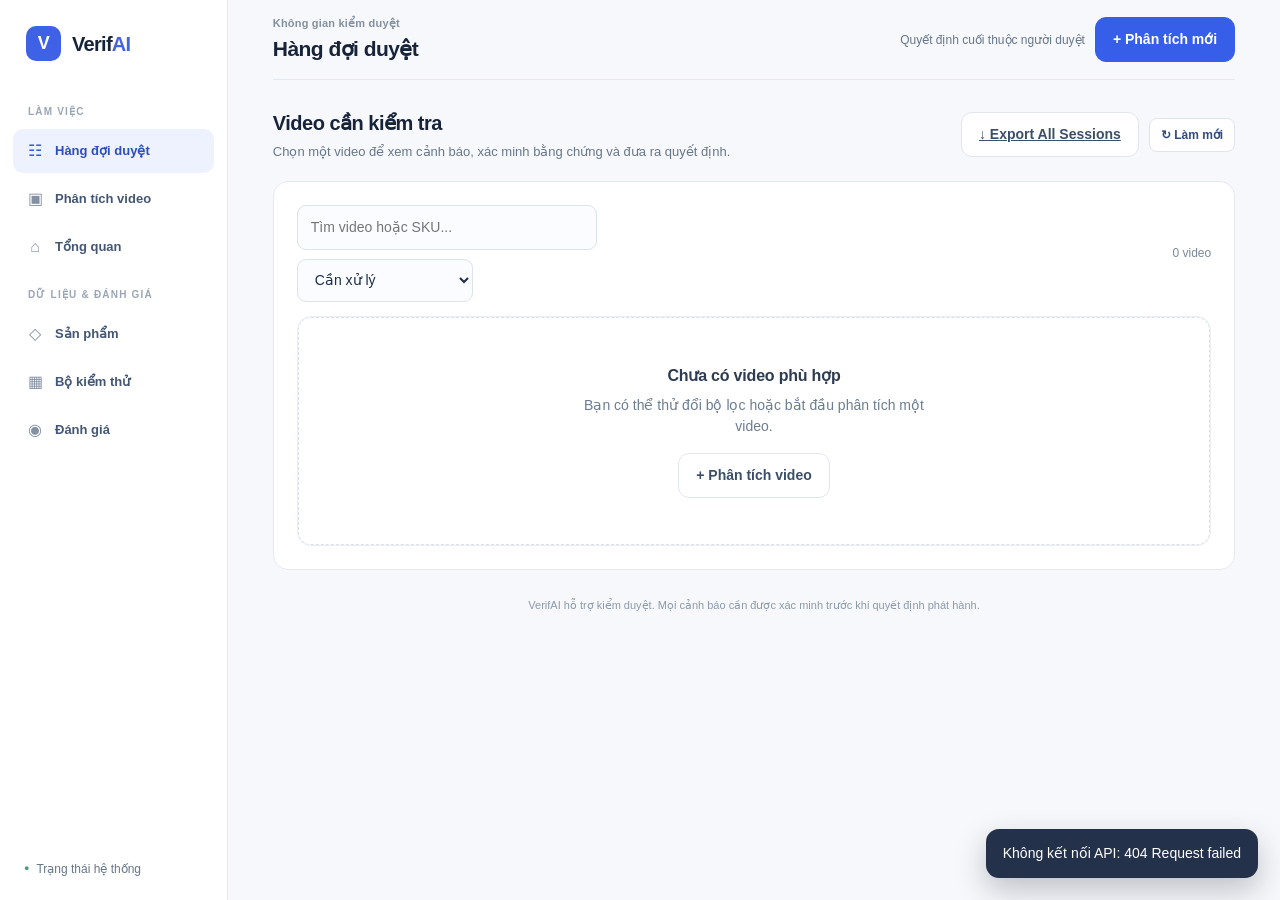
==== static/index.html @ 69fba9d7 "feat: RULE01-10 registry, RULE02 infant nutrition, RULE06 text, RULE07 mirror/pixelation - Rule regi" ====
<!doctype html><html lang="vi"><head><meta charset="UTF-8"><meta name="viewport" content="width=device-width,initial-scale=1"><title>VerifAI — Video Trust Workspace</title><style>
:root{--bg:#f4f7fb;--ink:#15263c;--muted:#53677f;--line:#dbe5f0;--card:#fff;--primary:#385ce2;--aqua:#13a5a6;--violet:#775ce9;--pale:#edf2ff;--shadow:0 18px 60px rgba(21,40,80,.07)}*{box-sizing:border-box}html{scroll-behavior:smooth}body{margin:0;font:14px/1.55 Inter,ui-sans-serif,-apple-system,BlinkMacSystemFont,"Segoe UI",sans-serif;color:var(--ink);background:radial-gradient(circle at 80% -5%,#e7ecff 0,transparent 30%),var(--bg)}button,input,select,textarea{font:inherit}button{cursor:pointer}button:disabled{opacity:.45;cursor:not-allowed}.app{display:grid;grid-template-columns:238px minmax(0,1fr);min-height:100vh}.side{background:#fff;border-right:1px solid var(--line);padding:27px 17px;position:sticky;top:0;height:100vh;display:flex;flex-direction:column;gap:27px}.brand{display:flex;align-items:center;gap:11px;padding:0 13px;font-weight:800;letter-spacing:-.6px;font-size:23px}.brandmark{height:36px;width:36px;border-radius:13px;background:linear-gradient(135deg,#4c75f1,#7961db 70%,#35b4b4);color:#fff;display:grid;place-items:center;box-shadow:0 9px 20px #6071da40}.muted{color:var(--muted)}.nav{display:flex;flex-direction:column;gap:6px}.nav button{width:100%;text-align:left;padding:12px 15px;border:0;border-radius:12px;background:transparent;color:#435673;font-weight:650}.nav button.active{background:#ebefff;color:#314fc4}.nav button:hover:not(.active){background:#f4f6fa}.sidefoot{margin-top:auto;padding:15px;background:#f4f7ff;border:1px solid #e2eaff;border-radius:14px;color:#51617b;font-size:12px}.main{max-width:1550px;width:100%;padding:36px clamp(20px,4vw,66px) 70px;margin:auto}.topline{display:flex;align-items:center;justify-content:space-between;gap:10px}.eyebrow{font-size:11px;font-weight:850;letter-spacing:1.9px;text-transform:uppercase;color:#526de2}.tag{display:inline-flex;align-items:center;gap:7px;border-radius:99px;background:#e8f7f4;color:#167969;padding:7px 12px;font-size:12px;font-weight:720}.dot{width:7px;height:7px;border-radius:50%;background:#2ab699}.hero{display:grid;grid-template-columns:1.2fr .8fr;gap:18px;margin:28px 0 23px}.hero-copy{padding:35px 37px;border-radius:27px;background:linear-gradient(115deg,#263979,#415ce1 56%,#6f73e6);color:#fff;position:relative;overflow:hidden;min-height:243px}.hero-copy:after{content:"";position:absolute;width:270px;height:270px;border:1px solid #ffffff43;border-radius:50%;right:-75px;top:-72px;box-shadow:0 0 0 45px #ffffff0c,0 0 0 100px #ffffff0c}.hero-copy .eyebrow{color:#bddeff}.hero h1{font-size:clamp(27px,3vw,41px);line-height:1.12;letter-spacing:-1.5px;margin:12px 0}.hero-copy p{color:#e2e9ff;max-width:450px;margin:0}.hero-viz{background:linear-gradient(148deg,#e9edff,#fdfdff 65%,#eaf7f6);border:1px solid #dce5ff;border-radius:27px;padding:24px;display:grid;align-content:center;gap:15px}.signal{background:white;border:1px solid #e0e6f3;border-radius:15px;padding:15px;box-shadow:0 10px 30px #566ab21b;display:flex;align-items:center;gap:12px;transform:translateX(0);animation:up .75s ease both}.signal:nth-child(2){margin-left:24px;animation-delay:.12s}.signal:nth-child(3){margin-left:48px;animation-delay:.24s}.bubble{width:37px;height:37px;border-radius:12px;display:grid;place-items:center;background:#e8edff;color:#4d5fe1;font-size:19px}.signal b{display:block;font-size:13px}.signal small{color:#74829b}.stats{display:grid;grid-template-columns:repeat(4,minmax(0,1fr));gap:14px;margin-bottom:25px}.stat{background:#fff;border:1px solid #e2e8f3;box-shadow:var(--shadow);padding:20px 21px;border-radius:18px}.stat strong{display:block;font-size:30px;letter-spacing:-1px}.stat small{font-weight:600;color:var(--muted)}.section{display:none;animation:fade .32s ease}.section.active{display:block}.sectionhead{display:flex;justify-content:space-between;align-items:center;gap:16px;margin:6px 0 16px}.sectionhead h2{font-size:24px;letter-spacing:-.8px;margin:0}.sectionhead p{color:var(--muted);margin:4px 0 0}.panel{background:#fff;border:1px solid #e2e9f1;border-radius:20px;padding:24px;box-shadow:var(--shadow);min-width:0}.grid2{display:grid;grid-template-columns:1fr 1fr;gap:18px}.gridUpload{display:grid;grid-template-columns:.95fr 1.05fr;gap:18px}.formgrid{display:grid;grid-template-columns:1fr 1fr;gap:12px}.field{display:flex;flex-direction:column;gap:6px;margin-bottom:13px}.field label{font-size:12px;font-weight:750;color:#344763}.field input,.field textarea,.field select,.search{width:100%;background:#f8faff;border:1px solid #dbe4ef;border-radius:11px;padding:11px 13px;color:#1b2e47;outline:none}.field input:focus,.field textarea:focus,.field select:focus,.search:focus{border-color:#5979e6;box-shadow:0 0 0 3px #5b7af01a}.field textarea{min-height:70px;resize:vertical}.button{padding:11px 17px;border-radius:11px;border:1px solid transparent;background:#405fe0;color:#fff;font-weight:720;display:inline-flex;align-items:center;justify-content:center;gap:8px}.button:hover{filter:brightness(1.06)}.button.secondary{background:#f1f4fe;border-color:#dce4ff;color:#3551c0}.button.ghost{background:#fff;color:#3d5478;border-color:#dce3ee}.button.green{background:#178f80}.button.full{width:100%}.dropzone{border:2px dashed #b8c8e6;border-radius:17px;min-height:171px;padding:22px;text-align:center;background:linear-gradient(145deg,#f5f7ff,#fcfdff);display:grid;place-items:center;gap:7px;cursor:pointer;transition:.2s}.dropzone:hover,.dropzone.drag{border-color:#6378e8;background:#f0f3ff}.dropzone strong{font-size:15px}.dropzone small{color:var(--muted)}.dropzone input{display:none}.tablewrap{overflow:auto;max-height:470px;border-radius:14px;border:1px solid #e4eaf2}table{border-collapse:collapse;width:100%;min-width:700px}th,td{text-align:left;padding:14px 15px;border-bottom:1px solid #e9edf4;vertical-align:middle}th{position:sticky;top:0;background:#f8faff;font-size:11px;text-transform:uppercase;letter-spacing:1px;color:#65758f;z-index:1}td{font-weight:530}tr:last-child td{border-bottom:0}tr:hover td{background:#fafbff}.pill{display:inline-flex;padding:4px 9px;border-radius:30px;font-size:11px;font-weight:750;white-space:nowrap;background:#ecf1ff;color:#4458ae}.pill.high{background:#fdf0df;color:#9a5d12}.pill.medium{background:#fff7dc;color:#846414}.pill.low{background:#e9f5ff;color:#276c9c}.pill.Pass{background:#e8f7f0;color:#1b8057}.pill.Regenerate{background:#fff0e5;color:#ae6621}.pill.completed{background:#e9f7f1;color:#257b62}.pill.failed{background:#fff0e5;color:#a45c18}.pill.queued,.pill.processing{background:#eaf0ff;color:#4763b3}.split{display:grid;grid-template-columns:minmax(300px,1.1fr) minmax(300px,.9fr);gap:18px}.videopane{background:#15233c;border-radius:15px;overflow:hidden;min-height:240px;display:flex;align-items:center;justify-content:center;color:#c0cbe4}.videopane video{width:100%;max-height:490px;display:block}.finding{padding:12px 13px;border:1px solid #e4eaf4;border-radius:13px;margin-bottom:9px;background:#fff;transition:.2s}.finding:hover{background:#f9fbff;transform:translateY(-1px)}.finding header{display:flex;justify-content:space-between;align-items:center;gap:9px}.finding p{margin:8px 0;font-size:13px;color:#435775}.mini{border:1px solid #dee7f1;background:#f7f9fe;border-radius:8px;padding:6px 10px;color:#304b83;font-weight:650}.empty{padding:35px 20px;text-align:center;color:#657891}.empty .emoji{font-size:33px}.log{background:#f7f9fe;border:1px solid #e1e8f2;border-radius:12px;padding:12px;max-height:185px;overflow:auto;font:12px/1.8 ui-monospace,SFMono-Regular,monospace;color:#49607c}.progress{height:7px;background:#e8eeff;border-radius:99px;overflow:hidden;margin:15px 0}.progress i{display:block;height:100%;width:45%;background:linear-gradient(90deg,#5670ed,#31bab1);border-radius:99px;animation:progress 1.4s ease-in-out infinite alternate}.notice{padding:13px 15px;border:1px solid #dce7ff;background:#f1f5ff;color:#345184;border-radius:12px;font-size:13px}.row{display:flex;gap:10px;align-items:center;flex-wrap:wrap}.space{justify-content:space-between}.truncate{white-space:nowrap;overflow:hidden;text-overflow:ellipsis;max-width:260px}.framegrid{display:flex;gap:9px;overflow:auto;padding:8px 0}.framegrid img{height:90px;border-radius:10px;border:1px solid #dbe2eb;cursor:pointer}.framegrid img:hover{outline:2px solid #5b71e0}.hidden{display:none!important}.right{text-align:right}.footnote{font-size:12px;color:#667a91}.toasts{position:fixed;bottom:22px;right:22px;z-index:10}.toast{max-width:390px;padding:14px 17px;color:#fff;background:#223856;border-radius:13px;box-shadow:0 15px 40px #1427453b;margin-top:8px}.loader{display:inline-block;width:12px;height:12px;border:2px solid #99aff6;border-top-color:#fff;border-radius:50%;animation:spin .8s linear infinite}@keyframes spin{to{transform:rotate(360deg)}}@keyframes fade{from{opacity:0;transform:translateY(9px)}to{opacity:1;transform:translateY(0)}}@keyframes up{from{opacity:0;transform:translateY(20px)}to{opacity:1;transform:translateY(0)}}@keyframes progress{to{transform:translateX(115%);width:65%}}@media(max-width:1100px){.hero{grid-template-columns:1fr}.hero-viz{grid-template-columns:repeat(3,1fr)}.signal:nth-child(n){margin-left:0}.split,.gridUpload{grid-template-columns:1fr}}@media(max-width:760px){.app{display:block}.side{position:static;height:auto;padding:16px;gap:12px}.sidefoot{display:none}.nav{flex-direction:row;overflow:auto}.nav button{white-space:nowrap;width:auto}.main{padding:20px 16px 45px}.hero-copy{padding:25px}.hero-viz{display:none}.stats{grid-template-columns:repeat(2,1fr)}.grid2,.formgrid{grid-template-columns:1fr}.sectionhead{align-items:flex-start;flex-direction:column}}
.evidence-list{display:grid;gap:9px;max-height:470px;overflow:auto;padding:3px}.evidence-card{border:1px solid #e0e8f4;border-radius:12px;padding:12px;background:#fafcff}.evidence-card:target,.evidence-card.highlight{outline:2px solid #6276e6;background:#eef2ff}.evidence-card .meta{color:#6a7a92;font-size:11px;margin-top:7px}.evidence-card .imgs{display:flex;gap:7px;margin-top:9px}.evidence-card .imgs img{height:80px;max-width:46%;object-fit:contain;border-radius:8px;border:1px solid #dbe2ef;cursor:pointer}.evidence-card p{margin:8px 0 0;overflow-wrap:anywhere}.evidence-card .pill{font-size:10px}.coverage-row{display:flex;gap:8px;flex-wrap:wrap;margin-top:7px}.evidence-list .empty{padding:14px}@media(max-width:760px){.evidence-list{max-height:380px}}

.analysis-required{color:#d24755;font-weight:800;margin-left:3px}
.analysis-helper{display:block;color:#687c97;font-size:12px;line-height:1.45;margin-top:3px}
.analysis-optional{border:1px solid #e1e8f4;background:#fafcff;border-radius:12px;margin:15px 0 16px;overflow:hidden}
.analysis-optional summary{cursor:pointer;padding:12px 14px;font-weight:750;font-size:13px;color:#324b78;display:flex;align-items:center;justify-content:space-between;gap:8px;list-style:none}
.analysis-optional summary::-webkit-details-marker{display:none}
.analysis-optional summary::after{content:'⌄';font-size:18px;font-weight:500;transition:transform .15s}
.analysis-optional[open] summary::after{transform:rotate(180deg)}
.analysis-optional summary:focus-visible{outline:2px solid #5979e6;outline-offset:-2px}
.analysis-optional .optional-body{padding:0 14px 5px;border-top:1px solid #e9edf6}
.analysis-optional .optional-body .field:first-child{margin-top:12px}
.analysis-optional .optional-body .field:last-child{margin-bottom:9px}
</style><link rel="stylesheet" href="/static/workspace.css"></head><body><div class="app">
<aside class="side" aria-label="Điều hướng chính">
  <div class="brand"><span class="brandmark" aria-hidden="true">V</span><span>Verif<span style="color:#4564db">AI</span></span></div>
  <nav class="nav" id="nav" aria-label="Các khu vực làm việc">
    <span class="nav-group">Làm việc</span>
    <button type="button" data-target="queue" class="active" aria-current="page"><span class="nicon" aria-hidden="true">☷</span>Hàng đợi duyệt</button>
    <button type="button" data-target="analyze"><span class="nicon" aria-hidden="true">▣</span>Phân tích video</button>
    <button type="button" data-target="overview"><span class="nicon" aria-hidden="true">⌂</span>Tổng quan</button>
    <span class="nav-group">Dữ liệu &amp; đánh giá</span>
    <button type="button" data-target="products"><span class="nicon" aria-hidden="true">◇</span>Sản phẩm</button>
    <button type="button" data-target="dataset"><span class="nicon" aria-hidden="true">▦</span>Bộ kiểm thử</button>
    <button type="button" data-target="evaluation"><span class="nicon" aria-hidden="true">◉</span>Đánh giá</button>
  </nav>
  <details class="sidefoot"><summary>Trạng thái hệ thống</summary><div class="health-detail" id="health">Đang kết nối...</div></details>
</aside>
<main class="main" id="mainContent">
  <header class="workspace-header">
    <div class="header-heading"><span class="header-eyebrow">Không gian kiểm duyệt</span><h1 class="header-title" id="currentSectionLabel">Hàng đợi duyệt</h1></div>
    <div class="header-actions"><span class="header-quiet">Quyết định cuối thuộc người duyệt</span><button type="button" class="button" onclick="openTab('analyze')">+ Phân tích mới</button></div>
  </header>

  <section id="queue" class="section active" aria-labelledby="queueHeading">
    <div class="sectionhead"><div><h2 id="queueHeading">Video cần kiểm tra</h2><p>Chọn một video để xem cảnh báo, xác minh bằng chứng và đưa ra quyết định.</p></div><div class="row"><a id="exportAllSessionsQueue" class="button secondary" href="/api/sessions/export" download aria-label="Xuất tất cả phiên, kết quả AI và reviewer dưới dạng ZIP">↓ Export All Sessions</a><button type="button" class="mini" onclick="refreshAll()" aria-label="Làm mới hàng đợi">↻ Làm mới</button></div></div>
    <div class="panel">
      <div class="queue-toolbar"><div class="row"><input id="queueSearch" class="search" type="search" aria-label="Tìm video hoặc SKU" placeholder="Tìm video hoặc SKU..." oninput="renderQueue()"><select id="queueStatus" class="search" aria-label="Lọc trạng thái" onchange="renderQueue()"><option value="pending">Cần xử lý</option><option value="all">Tất cả video</option><option value="processing">Đang phân tích</option><option value="reviewed">Đã duyệt</option><option value="failed">Có lỗi xử lý</option></select></div><span class="queue-stat" id="queueCount" aria-live="polite">Đang tải...</span></div>
      <div id="queueTable" class="tablewrap" aria-live="polite"></div>
    </div>
    <div id="jobDetail" class="hidden" style="margin-top:22px" aria-live="polite">
      <div class="sectionhead"><div><h2 id="jobTitle">Chi tiết video</h2><p id="jobMeta"></p><div class="row" id="jobProductControl" style="margin-top:6px"><label for="jobProductSelect" class="footnote">Sản phẩm tham chiếu (SKU)</label><select id="jobProductSelect" class="search" style="max-width:320px" aria-label="Đổi sản phẩm tham chiếu"></select><button type="button" class="mini" id="jobProductApply" onclick="changeJobProduct()">Gắn SKU và phân tích lại</button></div></div><span id="jobBadge"></span></div>
      <div class="review-layout">
        <div class="panel review-video-panel">
          <div class="review-subhead"><h3>Video</h3><button type="button" class="mini" onclick="exportEvidence()">↓ Xuất bằng chứng</button></div>
          <div class="videopane"><video id="player" controls preload="metadata" playsinline aria-label="Video đang kiểm duyệt"></video></div>
          <div id="frames" class="framegrid" aria-label="Các khung hình lấy mẫu"></div>
          <details class="detail-disclosure" id="reviewEvidenceDetails">
            <summary>Bằng chứng và mốc thời gian <span id="evidenceSummary" class="footnote"></span></summary>
            <div class="disclosure-body"><div class="row" style="margin-bottom:12px"><label for="evidenceFilter" class="footnote">Nguồn bằng chứng</label><select id="evidenceFilter" class="search" style="max-width:185px" onchange="renderEvidence()"><option value="all">Tất cả nguồn</option><option value="ocr">OCR</option><option value="asr">ASR</option><option value="vlm">VLM</option><option value="visual">Hình ảnh</option></select></div><div id="evidences" class="evidence-list"></div></div>
          </details>
          <details class="detail-disclosure" id="geminiVideoTimeline" hidden>
            <summary>Gemini — diễn biến và bối cảnh toàn bộ video</summary>
            <div class="disclosure-body">
              <p class="footnote">Gemini đọc video theo cơ chế lấy mẫu nội bộ của API; timestamp là ước lượng của model, không bảo đảm kiểm tra từng frame gốc.</p>
              <div id="videoTimelineSummary" class="footnote" style="white-space:pre-wrap"></div>
              <div id="videoContextSummary" class="footnote" style="margin-top:9px;white-space:pre-wrap"></div>
            </div>
          </details>
          <details class="detail-disclosure"><summary>Chi tiết kỹ thuật</summary><div class="disclosure-body"><div id="coverage" class="notice"></div></div></details>
        </div>
        <div class="panel">
          <div class="review-subhead"><h3>Cảnh báo cần xác minh</h3><button type="button" class="mini" onclick="reanalyzeSelected()" title="Chạy lại sẽ đặt lại cảnh báo và quyết định reviewer đã có">↻ Phân tích lại</button></div>
          <div id="aiDecisionSummary" class="notice" role="status" aria-live="polite">Đang xác định đề xuất AI...</div>
          <div id="verificationSummary" class="notice" role="status" aria-live="polite"></div>
          <details id="verificationDetails" class="detail-disclosure">
            <summary>Giải thích kết quả kiểm tra <span id="verificationCount" class="footnote"></span></summary>
            <div id="verificationChecks" class="disclosure-body"></div>
          </details>
          <div id="findings" aria-label="Các cảnh báo AI"></div>
          <div class="review-decision">
            <h3>Quyết định kiểm duyệt</h3>
            <div class="field"><label for="reviewer">Người duyệt</label><input id="reviewer" autocomplete="name" placeholder="Tên reviewer" required></div>
            <div class="field"><label for="reviewNote">Ghi chú quyết định <span class="muted">(tùy chọn)</span></label><textarea id="reviewNote" rows="2" placeholder="Lý do hoặc hành động cần thực hiện"></textarea></div>
            <div class="row"><button type="button" class="button green" onclick="submitReview('Pass')">✓ Chấp thuận</button><button type="button" class="button secondary" onclick="submitReview('Needs Review')">Cần kiểm tra</button><button type="button" class="button ghost" onclick="submitReview('Regenerate')">Yêu cầu sửa</button></div>
          </div>
          <details class="detail-disclosure review-bottom" open><summary>Gán nhãn đánh giá <span class="footnote">AI gợi ý, reviewer xác nhận</span></summary><div class="disclosure-body"><div id="labelSuggestion" class="notice" style="margin-bottom:10px">Chưa có gợi ý.</div><div class="row" style="margin-bottom:10px"><button type="button" class="button green" id="acceptSuggestionBtn" onclick="acceptSuggestion()">✓ Chấp nhận gợi ý AI</button></div><div class="field"><label for="truthLabel">Hoặc chọn nhãn khác</label><select id="truthLabel" class="search"><option value="clean">Không lỗi</option><option value="error">Có lỗi</option><option value="uncertain">Chưa chắc chắn</option></select></div><button type="button" class="mini" onclick="addLabel()">Lưu nhãn của reviewer</button><div id="labelHistory" class="footnote" style="margin-top:8px"></div><p class="footnote">Nhãn do reviewer của phiên này xác nhận sau khi xem gợi ý AI; số liệu đánh giá phản ánh mức đồng thuận reviewer với AI, không phải độ chính xác độc lập.</p></div></details>
          <details class="detail-disclosure"><summary>Lịch sử thao tác</summary><div class="disclosure-body"><div class="log" id="audits"></div></div></details>
        </div>
      </div>
    </div>
  </section>

  <section id="analyze" class="section" aria-labelledby="analyzeHeading">
    <div class="upload-shell">
      <div class="sectionhead"><div><h2 id="analyzeHeading">Phân tích video mới</h2><p>Chọn video và sản phẩm tham chiếu. Hệ thống sẽ đưa kết quả vào hàng đợi để bạn duyệt.</p></div></div>
      <div class="panel">
        <form id="uploadForm">
          <div class="field"><label for="videoFile">Video <span class="analysis-required">*</span></label><label class="dropzone" id="dropzone"><span style="font-size:29px;color:#8295cc" aria-hidden="true">⇧</span><strong id="fileLabel">Nhấn để chọn hoặc kéo video vào đây</strong><small>MP4, MOV, MKV, WEBM · tối đa 150MB / 180 giây</small><input id="videoFile" type="file" accept="video/mp4,video/quicktime,video/webm,video/x-matroska" required></label></div>
          <div class="field"><label for="uploadProduct">Sản phẩm tham chiếu <span class="analysis-required">*</span></label><select id="uploadProduct" required><option value="">Chọn sản phẩm...</option></select><small class="analysis-helper">Chưa có sản phẩm? <button type="button" class="inline-action" onclick="openTab('products')">Tạo sản phẩm tham chiếu</button></small></div>
          <div class="field"><label for="rights">Quyền sử dụng video <span class="analysis-required">*</span></label><select id="rights" required><option value="" selected disabled>Chọn quyền sử dụng...</option><option value="self_created">Tự tạo / sở hữu</option><option value="permission_granted">Đã được cho phép</option><option value="public_review_only">Nguồn công khai, chỉ review nội bộ</option><option value="unknown">Chưa xác minh (không gửi lên Gemini)</option></select><small class="analysis-helper">Khi bật Gemini, video chỉ được gửi lên Google nếu đã khai báo quyền sử dụng.</small></div>
          <div class="field"><label for="aiGenerated">Video do AI tạo? <span class="analysis-required">*</span></label><select id="aiGenerated" required><option value="" selected disabled>Chọn...</option><option value="yes">Có, video do AI tạo (bắt buộc có nhãn công bố AI)</option><option value="no">Không, video quay thật</option><option value="unknown">Không rõ (bỏ qua kiểm tra nhãn AI)</option></select><small class="analysis-helper">Nếu chọn "Có", hệ thống quét toàn bộ video để tìm nhãn kiểu "Nội dung được tạo bởi AI".</small></div>
          <details class="analysis-optional" id="analysisAdvanced"><summary>Tùy chọn nâng cao <small>Case ID · nguồn video</small></summary><div class="optional-body">
            <div class="field"><label for="uploadCase">Liên kết test case</label><select id="uploadCase" onchange="caseToUpload()"><option value="">Không liên kết</option></select></div>
            <div class="field"><label for="sourceUrl">URL nguồn</label><input id="sourceUrl" type="url" placeholder="https://..."></div>
          </div></details>
          <button class="button full" id="uploadBtn" type="submit">Bắt đầu phân tích →</button>
          <div id="uploadProgress" class="hidden" role="status" aria-live="polite"><div class="progress"><i></i></div><div class="muted">Đang tải video lên và bắt đầu phân tích...</div></div>
        </form>
      </div>
      <p class="footnote" style="margin:15px 2px">Kết quả là gợi ý kiểm duyệt; bạn xác nhận hoặc bác bỏ từng cảnh báo trong hàng đợi.</p>
    </div>
  </section>

  <section id="overview" class="section" aria-labelledby="overviewHeading">
    <div class="sectionhead"><div><h2 id="overviewHeading">Tổng quan</h2><p>Tình trạng xử lý và hoạt động kiểm duyệt gần đây.</p></div><div class="row"><a id="exportAllSessionsOverview" class="button secondary" href="/api/sessions/export" download aria-label="Xuất toàn bộ phiên cùng kết quả AI và reviewer">↓ Export All Sessions</a><button type="button" class="button" onclick="openTab('analyze')">+ Thêm video</button></div></div>
    <div id="stats" class="stats"><div class="stat"><small>Tổng video</small><strong id="stat-total">–</strong></div><div class="stat"><small>Đã phân tích</small><strong id="stat-done">–</strong></div><div class="stat"><small>Đã duyệt</small><strong id="stat-reviewed">–</strong></div><div class="stat subtle"><small>Đã gán nhãn</small><strong id="stat-labels">–</strong></div></div>
    <div class="panel"><div class="review-subhead"><h3>Video gần đây</h3><button type="button" class="mini" onclick="openTab('queue')">Mở hàng đợi →</button></div><div id="overviewJobs" class="tablewrap"></div></div>
  </section>

  <section id="products" class="section" aria-labelledby="productsHeading">
    <div class="sectionhead"><div><h2 id="productsHeading">Sản phẩm tham chiếu</h2><p>Thông tin sáu video gốc từ Sheet 1, cần xác minh nguồn trước khi kết luận.</p></div><div class="row"><button type="button" class="button secondary" onclick="openDatasetImport()">↑ Import Excel 6 sản phẩm gốc</button><button type="button" class="mini" onclick="openProductImportReset()">Xóa Excel sản phẩm gốc</button></div></div>
    <div class="panel page-slim"><div class="review-subhead"><h3>Danh sách sản phẩm</h3><button type="button" class="mini" onclick="document.getElementById('newProductDetails').open=true;document.querySelector('#newProductDetails input[name=sku]').focus()">+ Thêm sản phẩm</button></div><div id="productsList"></div></div>
    <details class="detail-disclosure page-slim" id="productImportResetPanel"><summary>Xóa dữ liệu Sheet 1 đã import <span class="footnote">Yêu cầu xác nhận · giữ sản phẩm duyệt thủ công</span></summary><div class="disclosure-body">
      <p class="footnote">Chỉ xóa sản phẩm do file import tạo ra và chưa chỉnh sửa/xem xét nguồn. Sản phẩm có phiên phân tích liên kết sẽ chặn thao tác để tránh mất bằng chứng. Hãy export phiên trước khi xóa. Các Product Truth có sẵn hoặc đã được chỉnh sửa được giữ nguyên.</p>
      <div class="field"><label for="productImportResetConfirm">Gõ XOA EXCEL</label><input id="productImportResetConfirm" autocomplete="off" placeholder="XOA EXCEL"></div>
      <div class="row"><button type="button" class="button" id="productImportResetButton" onclick="clearProductImport()">Xóa 6 sản phẩm Excel đã nhập</button><span id="productImportResetStatus" class="footnote" aria-live="polite" role="status"></span></div>
    </div></details>
    <details class="detail-disclosure page-slim" id="newProductDetails"><summary>Tạo sản phẩm tham chiếu mới</summary><div class="disclosure-body">
      <form id="productForm"><div class="formgrid"><div class="field"><label for="newSKU">SKU *</label><input id="newSKU" name="sku" required placeholder="SKU001"></div><div class="field"><label for="newBrand">Thương hiệu</label><input id="newBrand" name="brand" placeholder="Tên thương hiệu"></div></div>
        <div class="field"><label for="newName">Tên sản phẩm *</label><input id="newName" name="name" required placeholder="Tên sản phẩm chuẩn"></div>
        <div class="field"><label for="newPrice">Giá tham chiếu (VNĐ)</label><input id="newPrice" name="price" type="number" min="0" placeholder="149000"></div>
        <div class="field"><label for="newClaims">Approved claims (mỗi dòng một claim)</label><textarea id="newClaims" name="claims" placeholder="Thông tin được phép sử dụng"></textarea></div>
        <div class="field"><label for="newBanned">Cụm từ hạn chế (mỗi dòng một cụm)</label><textarea id="newBanned" name="banned" placeholder="Nội dung cần cảnh báo"></textarea></div>
        <details class="analysis-optional"><summary>Nguồn tham chiếu &amp; xác minh</summary><div class="optional-body">
          <div class="field"><label for="productReferenceUrl">URL nguồn (nếu có)</label><input id="productReferenceUrl" name="reference_url" type="url" placeholder="https://..."></div>
          <div class="field"><label for="productReferenceNote">Ghi chú nguồn</label><textarea id="productReferenceNote" name="reference_note" placeholder="Nhãn sản phẩm, tài liệu xác minh, ngày đối chiếu..."></textarea></div>
          <div class="field"><label for="productCategory">Loại sản phẩm (RULE02)</label><select id="productCategory" name="category"><option value="general">Khác</option><option value="infant_formula">Sữa/sản phẩm thay thế sữa mẹ</option><option value="complementary_food">Thức ăn bổ sung cho trẻ nhỏ</option><option value="feeding_bottle_teat">Bình bú, vú ngậm nhân tạo</option></select><small class="analysis-helper">Dùng cho kiểm tra NĐ 100/2014 Điều 6 (cần pháp chế xác nhận).</small></div><div class="field"><label for="productTargetAge">Độ tuổi khuyến nghị</label><input id="productTargetAge" name="target_age" maxlength="60" placeholder="vd: 0-6 tháng, 1-3 tuổi"></div><div class="field"><label for="productReferenceStatus">Trạng thái tham chiếu</label><select id="productReferenceStatus" name="reference_status"><option value="unverified">Chưa xem xét</option><option value="reviewed">Đã xem xét thủ công (không đồng nghĩa chứng nhận)</option><option value="test_reference_approved">Chuẩn kiểm thử đã xác nhận (không phải xác minh thương mại)</option></select></div>
        </div></details>
        <div class="row"><button class="button" id="productSaveButton" type="submit">Lưu sản phẩm</button><button class="button ghost hidden" type="button" id="productCancelButton" onclick="cancelProductEdit()">Hủy chỉnh sửa</button></div>
      </form>
    </div></details>
  </section>

  <section id="dataset" class="section" aria-labelledby="datasetHeading">
    <div class="sectionhead"><div><h2 id="datasetHeading">Bộ kiểm thử</h2><p>Import Excel chỉ lấy 6 sản phẩm gốc của Sheet 1. Các kịch bản lỗi/ground truth được đánh giá riêng, không tự nhập vào MVP.</p></div><div class="row"><button type="button" id="datasetImportTrigger" class="button secondary" aria-controls="datasetImportPanel" onclick="openDatasetImport()">↑ Import Excel (.xlsx)</button><button type="button" class="mini" onclick="refreshDataset()">↻ Làm mới</button></div></div>
    <details id="datasetImportPanel" class="detail-disclosure dataset-import-panel" style="margin:0 0 15px"><summary>Nhập dữ liệu từ Excel <span class="footnote">6 sản phẩm gốc · tối đa 8 MB</span></summary><div class="disclosure-body">
      <div class="grid2"><div><h3>Import Product Truth — 6 video gốc</h3><p class="footnote">Chỉ đọc Sheet <b>1. Kich ban goc</b> có đúng VID_GOC01–06 và SKU001–006. Có thể dùng file chỉ chứa Sheet 1. Không import 44 video lỗi, 30 video công khai, simulation hay Ground Truth. Sản phẩm trùng SKU không bị ghi đè tự động; xem cảnh báo xung đột sau khi import. Nguồn giả lập luôn để trạng thái chưa xác minh.</p><form id="datasetForm"><div class="field"><label for="datasetFile">Chọn file Excel (.xlsx, tối đa 8 MB)</label><input id="datasetFile" type="file" accept=".xlsx,application/vnd.openxmlformats-officedocument.spreadsheetml.sheet" required></div><button class="button" id="datasetImportSubmit" type="submit">Nhập workbook</button></form><p id="datasetImportStatus" class="footnote" role="status" aria-live="polite">Chọn workbook Sprint 2 để bắt đầu import.</p></div><div><h3>Trạng thái bộ dữ liệu</h3><div id="datasetSummary" class="grid2"></div></div></div>
    </div></details>
    <div class="panel" style="margin-bottom:15px"><div class="data-toolbar"><div class="row"><input class="search" id="datasetSearch" type="search" aria-label="Tìm test case" placeholder="Tìm mã case, SKU, loại lỗi..." oninput="renderDataset()"><select id="datasetGroupFilter" class="search" aria-label="Lọc nhóm dữ liệu" onchange="renderDataset()"><option value="all">Tất cả nhóm</option><option value="original">Video gốc</option><option value="controlled_error">Lỗi kiểm soát</option><option value="public">Video công khai</option></select></div><span class="pill" id="datasetShown">0 cases</span></div><div id="datasetTable" class="tablewrap"></div></div>
    <div class="panel data-selected" style="margin-bottom:16px"><div class="review-subhead"><h3>Chi tiết trường hợp</h3><span class="footnote">Dữ liệu nguồn và nhãn kiểm định</span></div><div id="datasetDetail" class="muted">Chọn một trường hợp ở danh sách để xem và thao tác.</div></div>

  </section>

  <section id="evaluation" class="section" aria-labelledby="evaluationHeading">
    <div class="sectionhead"><div><h2 id="evaluationHeading">Đánh giá thực tế</h2><p>Chỉ tính kết quả từ video đã phân tích và được hai người gán nhãn độc lập thống nhất.</p></div><button type="button" class="mini" onclick="refreshDataset();refreshAll()">↻ Cập nhật</button></div>
    <div class="panel"><div id="officialEvaluation" class="kpi-grid"></div><p class="footnote">Dữ liệu mô phỏng trong workbook không được cộng vào chỉ số đánh giá thực tế.</p></div>
    <details class="detail-disclosure"><summary>Chỉ số khám phá và phạm vi dữ liệu <span class="footnote">Không phải KPI chính thức</span></summary><div class="disclosure-body"><div id="metricCards" class="grid2"></div><p class="footnote">Các chỉ số khám phá hiện có giới hạn về nguồn bằng chứng và nhãn; không đại diện cho hiệu năng trong production.</p></div></details>
  </section>

  <footer class="footer-disclaimer">VerifAI hỗ trợ kiểm duyệt. Mọi cảnh báo cần được xác minh trước khi quyết định phát hành.</footer>
</main></div><div class="toasts" id="toasts" role="status" aria-live="polite"></div>
<script>
const $=id=>document.getElementById(id),esc=s=>String(s??'').replace(/[&<>"']/g,ch=>({'&':'&amp;','<':'&lt;','>':'&gt;','"':'&quot;',"'":'&#39;'}[ch]));let jobs=[],products=[],selected=null,poll=null,currentJob=null;
function toast(msg){let el=document.createElement('div');el.className='toast';el.textContent=msg;$('toasts').append(el);setTimeout(()=>el.remove(),3800)}
async function api(url,opt){const res=await fetch(url,opt);let d=await res.json().catch(()=>({}));if(!res.ok)throw Error(typeof d.detail==='string'?d.detail:res.status+' Request failed');return d}
const post=(url,obj)=>api(url,{method:'POST',headers:{'Content-Type':'application/json'},body:JSON.stringify(obj)});
const tabNames={queue:'Hàng đợi duyệt',analyze:'Phân tích video',overview:'Tổng quan',products:'Sản phẩm tham chiếu',dataset:'Bộ kiểm thử',evaluation:'Đánh giá thực tế'};
function openTab(id,{skipHistory=false}={}){
 if(!tabNames[id])return;
 document.querySelectorAll('.section').forEach(x=>x.classList.toggle('active',x.id===id));
 document.querySelectorAll('.nav button[data-target]').forEach(x=>{
  const active=x.dataset.target===id;
  x.classList.toggle('active',active);
  if(active)x.setAttribute('aria-current','page');else x.removeAttribute('aria-current');
 });
 $('currentSectionLabel').textContent=tabNames[id];
 if(!skipHistory&&location.hash!=='#'+id)history.pushState({tab:id},'',location.pathname+location.search+'#'+id);
 window.scrollTo({top:0,behavior:'auto'});
 if(id==='queue')renderQueue();
}
document.querySelectorAll('.nav button[data-target]').forEach(x=>x.onclick=()=>openTab(x.dataset.target));
window.addEventListener('popstate',()=>openTab(location.hash.slice(1)||'queue',{skipHistory:true}));
window.addEventListener('hashchange',()=>openTab(location.hash.slice(1)||'queue',{skipHistory:true}));
openTab(tabNames[location.hash.slice(1)]?location.hash.slice(1):'queue',{skipHistory:true});
async function refreshAll(){try{[jobs,products]=await Promise.all([api('/api/jobs'),api('/api/products')]);renderProducts();renderQueue();renderOverview();const m=await api('/api/metrics');$('stat-total').textContent=m.total;$('stat-done').textContent=m.completed;$('stat-reviewed').textContent=m.reviewed;$('stat-labels').textContent=m.evaluated;function fmt(n){return n===null?'—':(n*100).toFixed(1)+'%'}$('metricCards').innerHTML=[['Precision',fmt(m.precision)],['Recall',fmt(m.recall)],['FP / FN',m.fp+' / '+m.fn],['Evaluated',m.evaluated+' / '+m.completed],['VLM analyzed',m.vlm_jobs??0],['VLM candidates',m.vlm_flagged_jobs??0],['Visual candidates',m.visual_candidate_jobs??0],['Canonical evidence',m.canonical_evidence??0]].map(([a,b])=>`<div class="stat"><small>${a}</small><strong>${b}</strong></div>`).join('')}catch(e){toast('Không kết nối API: '+e.message)}}
const statusText={queued:'Trong hàng đợi',processing:'Đang phân tích',completed:'Đã phân tích',failed:'Lỗi xử lý'};
const decisionText={Pass:'Chấp thuận',Regenerate:'Yêu cầu sửa','Needs Review':'Cần kiểm tra'};
const findingNames={'VIS-SCREEN':'Hình ảnh cần xem lại','COVERAGE':'Nội dung chưa được kiểm tra','EVIDENCE-LOW':'Chưa đủ bằng chứng','PRICE-MISMATCH':'Giá không khớp','PRICE_MISMATCH':'Giá không khớp','PRICE-01':'Sai giá','CLAIM-01':'Claim bị hạn chế','CLAIM-02':'Claim ngoài danh sách duyệt','SKU-01':'Sai thương hiệu/SKU','TEXT-01':'Lỗi chính tả thương hiệu','TEXT-02':'Lỗi chính tả tên sản phẩm','TEXT-03':'Chữ hiển thị vô nghĩa/biến dạng','VARIANT-01':'Sai quy cách/dung tích','VIS-02':'Hình ảnh không nhất quán','VIS-04':'Khung hình bị lật gương','VIS-05':'Hình bị vỡ ô/mờ bất thường','AI-LABEL-01':'Thiếu nhãn nội dung AI','INFANT-01':'Sản phẩm thuộc diện cấm quảng cáo (NĐ 100/2014)','INFANT-02':'So sánh với sữa mẹ/ti mẹ','INFANT-03':'Thiếu độ tuổi khuyến nghị'};
function tableData(data){
 if(!data.length)return '<div class="work-empty"><h3>Chưa có video phù hợp</h3><p>Bạn có thể thử đổi bộ lọc hoặc bắt đầu phân tích một video.</p><button class="button secondary" onclick="openTab(\'analyze\')">+ Phân tích video</button></div>';
 return `<table><thead><tr><th>Video</th><th>Sản phẩm</th><th>Tiến độ</th><th>AI đề xuất</th><th>Reviewer</th><th></th></tr></thead><tbody>${data.map(j=>`<tr><td><b class="truncate" style="display:block">${esc(j.filename)}</b><small class="muted">${esc(j.created_at?.slice(0,16).replace('T',' '))}</small></td><td><b>${esc(j.sku)}</b><br><small class="muted">${esc(j.product_name)}</small></td><td><span class="pill ${esc(j.status)}">${esc(statusText[j.status]||j.status)}</span></td><td><span class="pill ${esc(j.ai_recommendation?.decision||'')}">${esc(j.ai_recommendation?(j.ai_recommendation.reference_scope==='test'&&j.ai_recommendation.decision==='Pass'
  ?'Pass (kiểm thử)':decisionText[j.ai_recommendation.decision]||j.ai_recommendation.decision):'—')}</span></td><td><span class="pill ${esc(j.review_decision||'')}">${esc(j.review_decision?decisionText[j.review_decision]||j.review_decision:'Chưa duyệt')}</span></td><td><button type="button" class="mini" onclick="showJob('${esc(j.id)}')">Mở →</button></td></tr>`).join('')}</tbody></table>`;
}
function renderOverview(){$('overviewJobs').innerHTML=tableData(jobs.slice(0,6))}
function renderQueue(){
 const q=$('queueSearch').value.trim().toLowerCase();
 const mode=$('queueStatus').value;
 const filtered=jobs.filter(j=>{
  const hit=[j.filename,j.sku,j.product_name,j.case_code].join(' ').toLowerCase().includes(q);
  if(!hit)return false;
  if(mode==='all')return true;
  if(mode==='pending')return !j.review_decision && j.status!=='failed';
  if(mode==='processing')return j.status==='queued'||j.status==='processing';
  if(mode==='reviewed')return Boolean(j.review_decision);
  if(mode==='failed')return j.status==='failed';
  return true;
 });
 $('queueCount').textContent=filtered.length+' video';
 $('queueTable').innerHTML=tableData(filtered);
}
let editingProductId=null;
function openProductImportReset(){openTab('products');const p=$('productImportResetPanel');p.open=true;p.scrollIntoView({behavior:'smooth',block:'center'});$('productImportResetConfirm').focus({preventScroll:true})}
async function clearProductImport(){
 const phrase=$('productImportResetConfirm').value,status=$('productImportResetStatus'),button=$('productImportResetButton');
 if(phrase!=='XOA EXCEL'){status.textContent='Hãy gõ chính xác XOA EXCEL';return}
 button.disabled=true;status.textContent='Đang gỡ Sheet 1...';
 try{
  const r=await post('/api/products/import/reset',{confirmation:phrase});
  status.textContent='Đã xóa '+r.removed_imported_products+' sản phẩm nhập từ Excel; giữ lại '+r.preserved_existing_or_reviewed_products+' Product Truth.';
  $('productImportResetConfirm').value='';await refreshAll();toast('Đã gỡ Sheet 1');
 }catch(e){status.textContent='Không thể xóa: '+e.message;toast(e.message)}
 finally{button.disabled=false}
}
function renderProducts(){
 $('uploadProduct').innerHTML='<option value="">Chọn sản phẩm tham chiếu</option>'+
  products.map(p=>`<option value="${esc(p.id)}">${esc(p.sku)} — ${esc(p.name)}</option>`).join('');
 $('productsList').innerHTML=products.length?products.map(p=>`
 <div class="finding"><div class="row space"><div style="min-width:0"><b>${esc(p.name)}</b><div class="muted">${esc(p.brand)} · ${p.price===null?'Chưa nhập giá':p.price.toLocaleString('vi-VN')+' ₫'}</div>
 <small class="muted">${p.variant?'Quy cách: '+esc(p.variant)+' · ':''}${p.claims.length} claims được phép · ${p.banned.length} cụm hạn chế · ${p.reference_status==='reviewed'?'Đã xem xét nguồn thực tế':p.reference_status==='test_reference_approved'?'Chuẩn tham chiếu kiểm thử':'Chưa xem xét nguồn'}</small>${p.expected_video_description?'<div class="footnote">Mô tả video gốc: '+esc(p.expected_video_description)+'</div>':''}${p.source_class?'<div class="footnote">Nguồn: '+esc(p.source_class)+'</div>':''}</div>
 <div class="row"><span class="pill">${esc(p.sku)}</span><button class="mini" type="button" onclick="startProductEdit('${esc(p.id)}')">Chỉnh sửa</button></div></div></div>`).join(''):'<div class="empty">Chưa có sản phẩm tham chiếu nào.</div>';
}
function startProductEdit(id){
 const p=products.find(item=>item.id===id);if(!p)return;
 editingProductId=id;const form=$('productForm');
 form.elements.sku.value=p.sku;form.elements.name.value=p.name;form.elements.brand.value=p.brand;
 form.elements.price.value=p.price===null?'':p.price;
 form.elements.claims.value=p.claims.join('\n');form.elements.banned.value=p.banned.join('\n');
 form.elements.reference_url.value=p.reference_url||'';
 form.elements.reference_note.value=p.reference_note||'';
 form.elements.reference_status.value=p.reference_status||'unverified';form.elements.category.value=p.category||'general';form.elements.target_age.value=p.target_age||'';
 $('newProductDetails').open=true;
 $('productSaveButton').textContent='Lưu thay đổi';
 $('productCancelButton').classList.remove('hidden');
 requestAnimationFrame(()=>form.elements.sku.focus());
}
function cancelProductEdit(){
 editingProductId=null;$('productForm').reset();
 $('productSaveButton').textContent='Lưu sản phẩm';
 $('productCancelButton').classList.add('hidden');
 $('newProductDetails').open=false;
}
$('productForm').onsubmit=async e=>{
 e.preventDefault();const form=e.target,f=new FormData(form);
 const payload={sku:String(f.get('sku')),name:String(f.get('name')),brand:String(f.get('brand')),
 price:f.get('price')===''?null:Number(f.get('price')),
 claims:String(f.get('claims')).split('\n').map(x=>x.trim()).filter(Boolean),
 banned:String(f.get('banned')).split('\n').map(x=>x.trim()).filter(Boolean),
 reference_url:String(f.get('reference_url')||''),reference_note:String(f.get('reference_note')||''),
 reference_status:String(f.get('reference_status')||'unverified'),category:String(f.get('category')||'general'),target_age:String(f.get('target_age')||'').trim()};
 const p=editingProductId?products.find(item=>item.id===editingProductId):null;
 if(editingProductId&&!p)return toast('Sản phẩm không còn trong danh sách; hãy tải lại');
 const button=$('productSaveButton');button.disabled=true;
 try{
  if(p){
   await api('/api/products/'+encodeURIComponent(p.id),{method:'PUT',
    headers:{'Content-Type':'application/json'},
    body:JSON.stringify({...payload,expected_revision:p.revision})});
  }else await post('/api/products',payload);
  toast(p?'Đã lưu phiên bản Product Truth mới':'Đã tạo Product Truth');
  cancelProductEdit();await refreshAll();
 }catch(err){toast('Không lưu được: '+err.message)}
 finally{button.disabled=false}
};
$('videoFile').onchange=e=>{$('fileLabel').textContent=e.target.files?.[0]?.name||'Chọn hoặc kéo thả video vào đây'};['dragenter','dragover'].forEach(ev=>$('dropzone').addEventListener(ev,e=>{e.preventDefault();$('dropzone').classList.add('drag')}));['dragleave','drop'].forEach(ev=>$('dropzone').addEventListener(ev,e=>{e.preventDefault();$('dropzone').classList.remove('drag')}));$('dropzone').addEventListener('drop',e=>{let files=e.dataTransfer.files;if(files?.length){$('videoFile').files=files;$('fileLabel').textContent=files[0].name}});
$('uploadForm').onsubmit=async e=>{e.preventDefault();const file=$('videoFile').files[0],pid=$('uploadProduct').value;if(!file||!pid)return toast('Cần chọn video và product truth');if(file.size>150*1024*1024)return toast('Video quá lớn');const form=new FormData();form.append('file',file);form.append('product_id',pid);form.append('case_code',$('uploadCase').value);form.append('source_url',$('sourceUrl').value);form.append('rights',$('rights').value);form.append('ai_generated',$('aiGenerated').value);$('uploadBtn').disabled=true;$('uploadProgress').classList.remove('hidden');try{const j=await api('/api/jobs',{method:'POST',body:form});toast('Đã tạo analysis job');$('uploadForm').reset();$('analysisAdvanced').open=false;$('fileLabel').textContent='Chọn hoặc kéo thả video vào đây';await refreshAll();openTab('queue');await showJob(j.id)}catch(err){toast('Upload thất bại: '+err.message)}finally{$('uploadBtn').disabled=false;$('uploadProgress').classList.add('hidden')}};
const progressNames={sampling:'Đang đọc khung hình',ocr:'Đang nhận diện chữ (OCR)',asr:'Đang nhận diện lời nói (ASR)',visual:'Đang kiểm tra hình ảnh',vlm:'Đang phân tích VLM',finalizing:'Đang tổng hợp kết quả',recovered:'Đang phục hồi job'};
function progressText(job){
 const p=job.details?.progress||{},state=job.status;
 if(state==='queued')return 'Đang chờ lượt phân tích...';
 if(state!=='processing')return '';
 const detail=progressNames[p.stage]||'Đang phân tích video';
 const counts=Number.isFinite(p.done)&&Number.isFinite(p.total)?' '+p.done+'/'+p.total:'';
 const elapsed=p.updated_at?(Date.now()-Date.parse(p.updated_at))/60000:0;
 const request=p.stage==='vlm'&&p.current?' · '+String(p.current):'';
 const ageWarning=elapsed>3?' · API chậm, xem log nếu không có tiến triển.':'';
 return detail+counts+request+ageWarning;
}
async function showJob(jid){
 const changed=selected!==jid;
 openTab('queue');selected=jid;
 if(changed){currentJob=null;$('reviewNote').value='';$('reviewer').value='';$('reviewEvidenceDetails').open=false;}
 if(poll)clearInterval(poll);
 try{await loadJob(jid);if(changed)requestAnimationFrame(()=>$('jobDetail').scrollIntoView({behavior:'smooth',block:'start'}))}
 catch(err){toast('Không mở được video: '+err.message);return}
 poll=setInterval(async()=>{
  if(selected!==jid)return clearInterval(poll);
  try{
   const d=await api('/api/jobs/'+jid);
   if(d.status==='completed'||d.status==='failed'){
    clearInterval(poll);await loadJob(jid);await refreshAll();
   }else{
    $('findings').textContent=progressText(d);
    $('jobBadge').textContent=progressText(d);
   }
  }catch(e){clearInterval(poll)}
 },2500);
}
const verificationStatusNames={
 REVIEW_REQUIRED:'Có dấu hiệu cần xác minh',
 INSUFFICIENT_EVIDENCE:'Chưa đủ cơ sở để kết luận',
 NO_ISSUES_OBSERVED:'Chưa phát hiện cảnh báo trong phạm vi đã kiểm tra'
};
const verificationCheckNames={CONFLICT:'Tín hiệu khác nhau',CANDIDATE:'Cần xác minh',CONSISTENT:'Quan sát phù hợp',INSUFFICIENT_EVIDENCE:'Chưa đủ dữ liệu'};
const verificationReasonNames={
 multiple_observed_prices:'Có nhiều mức giá được nhận diện; có thể do khuyến mãi, biến thể hoặc nhầm sản phẩm',
 independent_sources_agree_on_price_candidate:'OCR và ASR cùng ghi nhận mức giá cần kiểm tra (không chứng minh mức giá đó sai)',
 single_source_price_candidate:'Chỉ có một loại nguồn ghi nhận giá khác tham chiếu',
 reference_price_observed:'Giá nhận diện khớp giá tham chiếu đã nhập',
 price_mentions_without_comparable_current_price:'Chưa xác định được giá bán hiện tại đủ rõ',
 additional_unresolved_price_mentions:'Còn giá khuyến mãi hoặc giá khác chưa thể đối chiếu, dù một giá đã khớp',
 mixed_assertion_and_negation:'Cùng một claim xuất hiện trong cả câu khẳng định và câu phủ định',
 independent_sources_repeat_restricted_claim:'OCR và ASR cùng ghi nhận cụm claim hạn chế',
 restricted_claim_asserted:'Cụm claim hạn chế xuất hiện như một lời khẳng định',
 non_asserted_claim_context:'Claim được nhắc đến trong ngữ cảnh phủ định hoặc chưa rõ',
 vlm_visual_hypothesis:'Cảnh báo hình ảnh do VLM đề xuất, cần xem frame để kiểm tra',
 temporal_heuristic_only:'Chỉ có tín hiệu biến động khung hình từ heuristic',
 other_findings_require_review:'Còn cảnh báo khác cần được xem xét'
};
function renderVerification(d){
 const report=d.details?.verification||null;
 const ready=d.status==='completed';
 const recommendation=ready?(d.ai_recommendation||d.details?.ai_recommendation):null;
 const aiTitle=recommendation?(recommendation.reference_scope==='test'&&recommendation.decision==='Pass'
  ?'Pass (bộ kiểm thử)':decisionText[recommendation.decision]||recommendation.decision):'Chưa có kết quả';
 $('aiDecisionSummary').innerHTML=recommendation?
  '<b>AI đề xuất: <span class="pill '+esc(recommendation.decision)+'">'+esc(aiTitle)+'</span></b>'+
  '<p class="footnote" style="margin:7px 0 0">'+esc(recommendation.explanation||'')+'</p>'+
  '<p class="footnote" style="margin:5px 0 0">Đây là đề xuất AI, không phải quyết định reviewer hay chứng nhận tuân thủ.</p>'+
  (recommendation.reason==='product_truth_unverified'&&d.product?.id?
   '<button type="button" class="mini" style="margin-top:8px" onclick="openTab(\'products\');startProductEdit(\''+esc(d.product.id)+'\')">Xem và xác minh Product Truth</button>':''):
  '<b>AI đề xuất: Chưa có kết quả</b> — '+esc(progressText(d)||'Video chưa có kết quả phân tích.');
 $('verificationDetails').classList.toggle('hidden',!ready||!report?.checks?.length);
 if(!ready){
  $('verificationSummary').textContent=progressText(d)||'Đang chờ phân tích';
  $('verificationChecks').textContent='';
  return;
 }
 if(!report){
  $('verificationSummary').textContent='Job cũ chưa có kết quả Verification Engine v3. Phân tích lại để tạo báo cáo mới.';
  $('verificationChecks').textContent='';
  return;
 }
 const counts=(Number(report.conflict_count)||0)+' nhóm tín hiệu khác nhau · '+(Number(report.candidate_count)||0)+' nhóm cảnh báo';
 $('verificationSummary').textContent=(verificationStatusNames[report.status]||report.status)+
  '. '+counts+'. Đây là kết quả hỗ trợ; reviewer vẫn phải kiểm tra và quyết định.';
 $('verificationCount').textContent=(report.checks?.length||0)+' nhóm';
 $('verificationChecks').innerHTML=(report.checks||[]).map(check=>{
  const category={price:'Giá',claim:'Claim',visual:'Hình ảnh',other:'Khác'}[check.category]||check.category;
  const values=check.category==='price'?(check.values||[]).map(v=>Number(v).toLocaleString('vi-VN')+' ₫').join(', '):(check.values||[]).join(', ');
  const named=verificationReasonNames[check.reason]||check.reason;
  const detail=[check.phrase,values].filter(Boolean).map(esc).join(' · ');
  const sources=(check.modalities||[]).map(x=>String(x).toUpperCase()).join(' + ');
  const ids=(check.evidence_ids||[]).filter(id=>Number.isSafeInteger(Number(id))&&Number(id)>0).slice(0,12);
  return `<div class="finding"><header><b>${esc(category)} · ${esc(verificationCheckNames[check.status]||check.status)}</b></header><p>${esc(named)}</p>${detail?`<p class="footnote">${detail}</p>`:''}
  <div class="row"><small class="muted">${esc(sources||'Chưa có nguồn gắn trực tiếp')}</small>
  ${ids.map(id=>`<button type="button" class="mini" onclick="jumpEvidence(${Number(id)})">↗ Evidence #${Number(id)}</button>`).join('')}</div></div>`;
 }).join('');
}
async function loadJob(jid){
 const d=await api('/api/jobs/'+jid);currentJob=d;renderLabelSuggestion(d);renderJobProduct(d);
 $('jobDetail').classList.remove('hidden');$('jobTitle').textContent=d.filename;
 $('jobBadge').innerHTML=`<span class="pill ${esc(d.status)}">${esc(d.status)}</span>`;
 $('jobMeta').textContent=`${d.product.sku} · ${d.product.name} · ${d.details.duration||'—'}s · Job ${d.id}`;
 if($('player').dataset.job!==jid){$('player').src='/api/jobs/'+jid+'/video';$('player').dataset.job=jid}
 const c=d.details.coverage||{},n=d.details.normalization||{},v=d.details.visual||{},vlm=d.details.vlm||{},t=d.details.timings||{};
 const pq=d.details.perception_quality||{},oq=pq.ocr||{},aq=pq.asr||{};
 renderVerification(d);
 $('coverage').innerHTML=d.status==='failed'?`<b>Lỗi:</b> ${esc(d.details.error)}`:d.status!=='completed'?esc(progressText(d)):`<b>Pipeline coverage</b><div class="coverage-row"><span class="pill">OCR: ${esc(c.ocr||'—')}</span><span class="pill">ASR: ${esc(c.asr||'—')}</span><span class="pill">VLM: ${esc(c.vlm||'—')}</span><span class="pill">Visual: ${esc(c.visual||'—')}</span></div><div class="footnote" style="margin-top:8px">${n.raw_count??'—'} raw → ${n.canonical_count??'—'} canonical (${n.merged_count??0} merged) · ${v.same_shot_pairs??0} same-shot pairs · ${v.change_candidates??0} temporal candidates · ${vlm.calls_succeeded??0} VLM calls · ${esc(d.details.elapsed_seconds)}s</div><div class="footnote" style="margin-top:7px">Sampling: ${t.sampling_seconds??'—'}s · OCR: ${t.ocr_seconds??'—'}s (${t.ocr_frames??'—'} frames) · ASR: ${t.asr_seconds??'—'}s · VLM: ${t.vlm_seconds??'—'}s</div>${pq.sampling_version?`<div class="footnote" style="margin-top:7px">OCR: ${oq.successful_frames??0}/${oq.attempted_frames??0} frame chạy thành công · ${oq.text_lines??0} dòng chữ · ${oq.empty_frames??0} frame không có chữ · ${oq.failed_frames??0} frame lỗi · ASR: ${aq.audio_stream===false?'video không có âm thanh':`${aq.segments??0} đoạn lời nói`}. OCR sampling: ${esc(pq.ocr_sampling_mode||'—')}</div>`:''}${vlm.errors?.length?`<div class="footnote" style="color:#ae6621;margin-top:6px">VLM errors: ${esc(vlm.errors.join(' | '))}</div>`:''}<div class="footnote" style="margin-top:5px">VLM là cảnh báo cần xác minh, confidence chưa hiệu chuẩn. Không có ảnh SKU reference. C2PA chưa tích hợp.</div>`;
 const mode=vlm.input_mode||'frames';
 const nativeVideo=(d.status==='completed'&&mode==='video');
 $('geminiVideoTimeline').hidden=!nativeVideo;
 $('videoTimelineSummary').textContent=vlm.timeline_summary||'Gemini không trả về timeline chi tiết.';
 $('videoContextSummary').textContent=vlm.video_summary?'Tổng quan: '+vlm.video_summary:'';
 if(d.status==='completed'){
   $('coverage').innerHTML+='<div class="footnote" style="margin-top:7px">'+
      'OCR mode: '+esc(oq.scan_mode||'sampled')+
      ' · frames đã OCR: '+(oq.attempted_frames??0)+
      (oq.expected_decoded_frames!=null?' / '+oq.expected_decoded_frames:'')+
      ' · Gemini input: '+esc(mode)+
      ' (video nguyên bản ≠ xử lý mọi frame ở FPS gốc)</div>';
 }
 const frames=d.details.frame_timeline||d.evidence.filter(e=>e.frame).map(e=>({frame:e.frame,at:e.timestamp}));
 $('frames').innerHTML=frames.filter((e,i,a)=>a.findIndex(x=>x.frame===e.frame)===i).slice(0,20).map(e=>`<img loading="lazy" src="/api/jobs/${jid}/frames/${esc(e.frame)}" title="${e.at}s" onclick="seek(${Number(e.at)})">`).join('');
 renderEvidence();
 const incompleteCoverage=d.status==='completed'&&['ocr','asr','vlm'].some(k=>c[k]!=='ok');
 const caution=incompleteCoverage?'<p class="notice" role="note">Một số nguồn kiểm tra chưa sẵn sàng. Hãy xem lại video thủ công trước khi ra quyết định.</p>':'';
 const truth=d.details?.product_truth_snapshot||{};
 const truthStale=d.status==='completed'&&truth.revision&&d.product?.revision&&truth.revision!==d.product.revision;
 const truthAlert=d.status!=='completed'?'':truthStale
  ?'<p class="notice">Product Truth đã được cập nhật sau lần phân tích này. Chạy phân tích lại để sử dụng dữ liệu mới, và lưu lại quyết định trước đó nếu cần.</p>'
  :!['reviewed','test_reference_approved'].includes(truth.reference_status)
   ?'<p class="notice">Nguồn Product Truth chưa được xem xét; reviewer cần xác minh tham chiếu trước khi chấp thuận.</p>':'';
 $('findings').innerHTML=truthAlert+caution+(d.status!=='completed'?'<div class="empty">'+esc(progressText(d))+'</div>':d.findings.length?d.findings.map(f=>`<div class="finding"><header><span><span class="pill ${esc(f.severity)}">${esc(f.severity)}</span> <b>${esc(findingNames[f.code]||f.code)}</b></span><button class="mini" onclick="seek(${Number(f.timestamp)})">▶ ${Number(f.timestamp).toFixed(1)}s</button></header><p>${esc(f.detail)}</p>${f.rule?`<div class="footnote" style="margin:-2px 0 6px"><span class="pill">${esc(f.rule.rule_id)}</span> Ưu tiên: <b>${esc(f.rule.review_priority)}</b> · Căn cứ: ${esc(f.rule.legal_basis)}${f.rule.legal_note?' · Lưu ý: '+esc(f.rule.legal_note):''} · <i>cần pháp chế xác nhận</i></div>`:''}<div class="row"><span class="footnote">${esc(f.source||'rule')}${f.confidence!==null&&f.confidence!==undefined?' · confidence (uncalibrated) '+Math.round(f.confidence*100)+'%':''}</span>${f.evidence_id?`<button class="mini" onclick="jumpEvidence(${Number(f.evidence_id)})">↗ Evidence #${Number(f.evidence_id)}</button>`:''}</div><div class="row" style="margin-top:9px"><button class="mini" onclick="flag(${f.id},'confirmed')">✓ Confirm</button><button class="mini" onclick="flag(${f.id},'rejected')">✕ Reject</button><span class="footnote">${esc(f.flag_review)}</span></div></div>`).join(''):'<div class="notice">Không có cảnh báo trên những module đã chạy; các nhóm lỗi chưa được kiểm tra vẫn yêu cầu reviewer.</div>');
 $('audits').innerHTML=d.audits.map(a=>`<div>${esc(a.created_at.slice(11,19))} · ${esc(a.actor)} · ${esc(a.action)}</div>`).join('')||'Chưa có log';
 if(d.reviewer)$('reviewer').value=d.reviewer;if(d.review_note)$('reviewNote').value=d.review_note;
}
function renderEvidence(){
 if(!currentJob)return;
 const d=currentJob,filter=$('evidenceFilter').value;
 const evs=d.evidence.filter(e=>filter==='all'||(filter==='vlm'?e.kind.startsWith('vlm'):filter==='visual'?e.kind.startsWith('visual'):e.kind===filter));
 $('evidenceSummary').textContent=`${evs.length} / ${d.evidence.length} canonical items`;
 $('evidences').innerHTML=evs.length?evs.map(e=>{
  const sources=e.metadata?.sources||[],t1=Number(e.timestamp),t2=Number(e.metadata?.paired_timestamp??e.end_timestamp??e.timestamp),rangeStart=Math.min(t1,t2),rangeEnd=Math.max(t1,t2);
  const thumb=e.frame?`<img loading="lazy" src="/api/jobs/${d.id}/frames/${esc(e.frame)}" onclick="seek(${t1})" title="Frame tại ${t1}s">`:'';
  const thumb2=e.frame2&&e.frame2!==e.frame?`<img loading="lazy" src="/api/jobs/${d.id}/frames/${esc(e.frame2)}" onclick="seek(${t2})" title="Frame thứ hai">`:'';
  return `<div class="evidence-card" id="evidence-${Number(e.id)}"><div class="row space"><span><span class="pill">${esc(e.kind)}</span> <b>#${Number(e.id)}</b></span><button class="mini" onclick="seek(${t1})">▶ ${rangeStart.toFixed(1)}${rangeEnd>rangeStart?'–'+rangeEnd.toFixed(1):''}s</button></div><p>${esc(e.content)}</p><div class="meta">${esc(e.source_model||'unknown')} · ${sources.length} raw source(s)${e.score!==null&&e.score!==undefined?' · score '+Math.round(e.score*100)+'%':''} · ${esc(e.fingerprint||'legacy')}</div>${thumb||thumb2?`<div class="imgs">${thumb}${thumb2}</div>`:''}</div>`;
 }).join(''):'<div class="empty">Không có evidence thuộc bộ lọc này.</div>';
}
function jumpEvidence(id){
 $('reviewEvidenceDetails').open=true;
 $('evidenceFilter').value='all';renderEvidence();
 requestAnimationFrame(()=>{
  const el=$('evidence-'+id);
  if(el){el.classList.add('highlight');el.scrollIntoView({behavior:'smooth',block:'center'});setTimeout(()=>el.classList.remove('highlight'),2000)}
 });
}
function exportEvidence(){if(selected)window.open(`/api/jobs/${selected}/evidence/export`,'_blank')}
async function reanalyzeSelected(){if(!selected)return;if(!confirm('Chạy lại phân tích? Các findings và quyết định reviewer trước đó sẽ được reset (audit log vẫn giữ).'))return;try{await api(`/api/jobs/${selected}/reanalyze`,{method:'POST'});toast('Đã yêu cầu chạy lại với VLM hiện tại');await showJob(selected)}catch(e){toast(e.message)}}
function seek(t){let v=$('player');v.currentTime=t;v.play().catch(()=>{});v.scrollIntoView({behavior:'smooth',block:'center'})}
async function flag(id,state){
 const reviewer=$('reviewer').value.trim();
 if(!reviewer)return toast('Vui lòng nhập tên người duyệt trước khi xác nhận cảnh báo');
 try{
  await api(`/api/jobs/${selected}/findings/${id}`,{method:'PATCH',headers:{'Content-Type':'application/json'},body:JSON.stringify({state,reviewer})});
  await loadJob(selected);toast('Đã cập nhật cảnh báo');
 }catch(e){toast(e.message)}
}
async function submitReview(decision){
 if(!selected||!currentJob)return;
 const reviewer=$('reviewer').value.trim();
 if(!reviewer)return toast('Vui lòng nhập tên người duyệt trước khi lưu quyết định');
 if(currentJob.status!=='completed')return toast('Video chưa được phân tích xong');
 if(decision==='Pass'){
  const c=currentJob.details?.coverage||{};
  const incomplete=['ocr','asr','vlm'].filter(x=>c[x]!=='ok');
  const pending=currentJob.findings.filter(f=>f.flag_review==='unreviewed').length;
  const reconciliationIssue=currentJob.details?.verification?.status!=='NO_ISSUES_OBSERVED';
  const truth=currentJob.details?.product_truth_snapshot||{};
  const refIssue=!['reviewed','test_reference_approved'].includes(truth.reference_status)||
   (truth.revision&&truth.revision!==currentJob.product?.revision);
  if((incomplete.length||pending||refIssue||reconciliationIssue)&&!confirm('Có '+pending+' cảnh báo chưa xác minh, '+incomplete.length+' nguồn AI chưa đầy đủ và '+(refIssue?'Product Truth cần xem lại.':'Product Truth đã được xem xét.')+(reconciliationIssue?' Kết quả Verification Engine còn cần kiểm tra.':'')+' Bạn vẫn muốn chấp thuận sau khi tự kiểm tra?'))return;
 }
 try{await post(`/api/jobs/${selected}/review`,{decision,reviewer,note:$('reviewNote').value});toast('Đã lưu quyết định');await loadJob(selected);await refreshAll()}
 catch(e){toast(e.message)}
}
function renderJobProduct(d){const sel=$('jobProductSelect'),busy=['queued','processing'].includes(d.status);sel.innerHTML=products.map(p=>`<option value="${esc(p.id)}"${p.id===d.product_id?' selected':''}>${esc(p.sku)} · ${esc(p.name)}</option>`).join('');sel.disabled=busy;$('jobProductApply').disabled=busy}
async function changeJobProduct(){if(!selected||!currentJob)return;const pid=$('jobProductSelect').value;if(pid===currentJob.product_id)return toast('Video đã gắn sản phẩm này');const p=products.find(x=>x.id===pid);if(!confirm(`Gắn video với ${p?p.sku:'sản phẩm đã chọn'} và phân tích lại? Cảnh báo và quyết định reviewer hiện tại sẽ được đặt lại (audit log vẫn giữ). Video không cần tải lên lại.`))return;try{const actor=$('reviewer').value.trim()||'reviewer';await post(`/api/jobs/${selected}/product`,{product_id:pid,actor});toast('Đã gắn SKU mới, đang phân tích lại');await refreshAll();await loadJob(selected)}catch(e){toast(e.message)}}
const LABEL_NAMES={clean:'Không lỗi',error:'Có lỗi',uncertain:'Chưa chắc chắn'};
function renderLabelSuggestion(d){const s=d.label_suggestion,box=$('labelSuggestion'),btn=$('acceptSuggestionBtn');if(!s){box.textContent=d.status==='completed'?'Chưa có gợi ý.':'AI sẽ gợi ý nhãn sau khi phân tích xong.';btn.disabled=true}else{btn.disabled=false;$('truthLabel').value=s.label;box.innerHTML=`<b>AI gợi ý: ${esc(LABEL_NAMES[s.label]||s.label)}</b> <span class="pill">${s.strength==='strong'?'chắc chắn':'cần xác minh'}</span> <span class="pill ${esc(s.decision)}">${esc(s.decision)}</span>`+(s.error_types?.length?`<div style="margin-top:6px">Loại lỗi: ${s.error_types.map(t=>`<span class="pill high">${esc(t)}</span>`).join(' ')}</div>`:'')+`<div class="footnote" style="margin-top:6px">${esc(s.reason)}</div>`}$('labelHistory').innerHTML=(d.labels||[]).map(l=>`${esc(l.annotator)}: <b>${esc(LABEL_NAMES[l.label]||l.label)}</b> (${l.label_source==='accepted_ai_suggestion'?'chấp nhận gợi ý AI':l.label_source==='reviewer_override'?'reviewer sửa gợi ý':'reviewer'})`).join('<br>')}
async function saveLabel(label,types){if(!selected)return;const annotator=$('reviewer').value.trim();if(!annotator)return toast('Nhập tên người duyệt trước khi gán nhãn');try{const r=await post(`/api/jobs/${selected}/labels`,{annotator,label,error_types:types||[]});toast(r.label_source==='accepted_ai_suggestion'?'Đã chấp nhận gợi ý AI':'Đã lưu nhãn của reviewer');await loadJob(selected);await refreshAll()}catch(e){toast(e.message)}}
function acceptSuggestion(){const s=currentJob?.label_suggestion;if(!s)return toast('Chưa có gợi ý AI');saveLabel(s.label,s.error_types)}
function addLabel(){const s=currentJob?.label_suggestion,l=$('truthLabel').value;saveLabel(l,s&&s.label===l?s.error_types:[])}
api('/api/health').then(h=>{$('health').textContent=`OCR ${h.ocr?'ready':'optional'} · ASR ${h.asr?'ready':'optional'} · VLM ${h.vlm?.ready?'ready':h.vlm?.enabled?'unavailable':'disabled'} · ${h.vlm?.model||''}`}).catch(()=>{$('health').textContent='Backend chưa kết nối'});refreshAll();

// Sprint-2 dataset: source scenarios, simulated predictions and actual runs are separated.
let datasetCases=[],datasetSelected=null,datasetOverview=null;
const safeurl=s=>/^https:\/\//i.test(String(s||''))?String(s):'';
function dataStat(label,val){return `<div class="stat" style="min-width:0"><small>${esc(label)}</small><strong style="font-size:21px">${esc(val)}</strong></div>`}
async function refreshDataset(){
 try{
  [datasetCases,datasetOverview]=await Promise.all([api('/api/dataset/cases'),api('/api/dataset/summary')]);
  const m=datasetOverview,a=m.actual;
  $('datasetSummary').innerHTML=dataStat('PRODUCT TRUTH',products.length)+dataStat('CASE LỊCH SỬ',m.planned_cases)+dataStat('HOÀN THÀNH RUN',m.cases_with_completed_job)+dataStat('NHÃN ĐỒNG THUẬN',m.human_consensus_verified)+dataStat('PREDICTION GIẢ LẬP',m.simulated_prediction_rows);
  $('officialEvaluation').innerHTML=dataStat('EVALUATED / 80',a.evaluated)+dataStat('RECALL THỰC TẾ',a.recall===null?'Chưa đủ':(100*a.recall).toFixed(1)+'%')+dataStat('PRECISION THỰC TẾ',a.precision===null?'Chưa đủ':(100*a.precision).toFixed(1)+'%')+dataStat('F1 THỰC TẾ',a.f1===null?'Chưa đủ':(100*a.f1).toFixed(1)+'%');
  $('uploadCase').innerHTML='<option value="">Không liên kết case</option>'+datasetCases.map(c=>`<option value="${esc(c.code)}">${esc(c.code)} · ${esc(c.name||c.issue_type)}</option>`).join('');
  renderDataset();if(datasetSelected)selectDatasetCase(datasetSelected);
 }catch(e){$('datasetImportStatus').textContent='Chưa thể tải dataset: '+e.message;}
}
function renderDataset(){
 const group=$('datasetGroupFilter').value,q=$('datasetSearch').value.toLowerCase();
 const filtered=datasetCases.filter(c=>(group==='all'||c.case_group===group)&&[c.code,c.sku,c.name,c.issue_type].join(' ').toLowerCase().includes(q));
 $('datasetShown').textContent=filtered.length+' / '+datasetCases.length+' cases';
 $('datasetTable').innerHTML=filtered.length?`<table><thead><tr><th>Mã</th><th>Nhóm</th><th>SKU / Sản phẩm</th><th>Ground truth ban đầu</th><th>Chạy thực</th><th></th></tr></thead><tbody>${filtered.map(c=>`<tr><td><b>${esc(c.code)}</b></td><td>${esc(c.case_group)}</td><td>${esc(c.sku||'Chưa có SKU')} · ${esc(c.name)}</td><td><span class="pill">${esc(c.expected_truth)} · ${esc(c.truth_origin)}</span></td><td>${Number(c.actual_runs)||0} job</td><td><button class="mini" onclick="selectDatasetCase('${esc(c.code)}',true)">Chi tiết</button></td></tr>`).join('')}</tbody></table>`:'<div class="work-empty"><h3>Chưa có trường hợp nào</h3><p>Excel sản phẩm gốc chỉ tạo Product Truth, không tạo testcase. Xem mục Sản phẩm để kiểm tra 6 SKU.</p><button type="button" class="mini" onclick="openDatasetImport()">Import dữ liệu →</button></div>';
}
function openDatasetImport(){openTab('dataset');const panel=$('datasetImportPanel');panel.open=true;panel.scrollIntoView({behavior:'smooth',block:'start'});requestAnimationFrame(()=>$('datasetFile').focus({preventScroll:true}));}
function selectDatasetCase(code,scrollToDetails=false){
 datasetSelected=code;const c=datasetCases.find(x=>x.code===code);if(!c)return;
 const video=safeurl(c.source_url)?`<a href="${esc(safeurl(c.source_url))}" rel="noopener noreferrer" target="_blank">Nguồn video ↗</a>`:'Chưa có URL';
 const src=safeurl(c.product_url)?`<a href="${esc(safeurl(c.product_url))}" rel="noopener noreferrer" target="_blank">Trang sản phẩm ↗</a>`:'Chưa có URL sản phẩm';
 const opts=products.map(p=>`<option value="${esc(p.id)}" ${c.product_id===p.id?'selected':''}>${esc(p.sku)} · ${esc(p.name)}</option>`).join('');
 $('datasetDetail').innerHTML=`<h4>${esc(c.code)} · ${esc(c.name)}</h4><p>Nhóm: <b>${esc(c.case_group)}</b> · ${esc(c.issue_type)} · ${esc(c.severity)} · Tình trạng: ${esc(c.source_status)}</p><p><b>Kịch bản:</b> ${esc(c.description||c.product_context||'—')}</p><div class="grid2"><div class="notice"><b>Expected:</b> ${esc(c.expected||c.price_raw||'Chưa cung cấp')}</div><div class="notice"><b>Observed (mô tả kịch bản, chưa đo từ AI):</b> ${esc(c.observed||'Chưa có')}</div></div><p><b>Tham chiếu:</b> ${video} · ${src} · Variant: ${esc(c.variant||'Chưa có')}</p><p><b>Ground truth:</b> ${esc(c.expected_truth)} (${esc(c.truth_origin)}); <b>Độc lập xác minh:</b> ${esc(c.verified_truth||'Chưa có')} · ${Number(c.annotation_count)||0} annotation(s).</p><div class="field"><label>Liên kết Product Truth (không tự xác thực SKU khi chỉ có URL)</label><select id="datasetProductLink"><option value="">Chưa liên kết</option>${opts}</select></div><div class="row" style="margin:12px 0"><button class="mini" onclick="linkDatasetProduct()">Lưu Product Link</button><button class="mini" onclick="prepareDatasetUpload()">→ Upload video cho case</button></div><h4>Independent human annotation</h4><div class="formgrid"><div class="field"><label>Annotator</label><input id="caseAnnotator" placeholder="Tên reviewer độc lập"></div><div class="field"><label>Label</label><select id="caseLabel"><option value="error">error</option><option value="clean">clean</option><option value="uncertain">uncertain</option></select></div></div><div class="field"><label>Ghi chú và evidence quan sát</label><input id="caseNote" placeholder="Thời gian / loại lỗi / lý do"></div><button class="mini" onclick="submitCaseAnnotation()">Lưu nhãn độc lập</button>`;
 if(scrollToDetails)requestAnimationFrame(()=>document.querySelector('.data-selected')?.scrollIntoView({behavior:'smooth',block:'start'}));
}
async function linkDatasetProduct(){if(!datasetSelected)return;const id=$('datasetProductLink').value;if(!id)return toast('Chọn Product Truth');try{await post(`/api/dataset/cases/${datasetSelected}/link`,{product_id:id});toast('Đã liên kết');await refreshDataset()}catch(e){toast(e.message)}}
function prepareDatasetUpload(){const c=datasetCases.find(x=>x.code===datasetSelected);if(!c)return;openTab('analyze');$('analysisAdvanced').open=true;$('uploadCase').value=c.code;if(c.product_id)$('uploadProduct').value=c.product_id;if(safeurl(c.source_url))$('sourceUrl').value=c.source_url;toast('Đã chọn case '+c.code+'; hãy tải tệp video thật và chọn Product Truth phù hợp')}
function caseToUpload(){const c=datasetCases.find(x=>x.code===$('uploadCase').value);if(!c)return;if(c.product_id)$('uploadProduct').value=c.product_id;if(safeurl(c.source_url))$('sourceUrl').value=c.source_url}
async function submitCaseAnnotation(){if(!datasetSelected)return;const annotator=$('caseAnnotator').value.trim();if(!annotator)return toast('Nhập tên annotator');try{const r=await post(`/api/dataset/cases/${datasetSelected}/annotations`,{annotator,label:$('caseLabel').value,notes:$('caseNote').value});toast(r.verified_truth?'Đã xác minh bằng 2 nhãn đồng thuận':'Đã lưu; cần ≥2 người độc lập cùng kết quả');await refreshDataset()}catch(e){toast(e.message)}}
$('datasetForm').onsubmit=async e=>{e.preventDefault();const file=$('datasetFile').files[0];if(!file)return;const status=$('datasetImportStatus'),btn=$('datasetImportSubmit');if(!/\.xlsx$/i.test(file.name)){status.textContent='Chỉ hỗ trợ workbook .xlsx';return}if(file.size>8*1024*1024){status.textContent='File Excel vượt giới hạn 8 MB';return}const f=new FormData();f.append('file',file);btn.disabled=true;status.textContent='Đang nhập workbook...';try{const r=await api('/api/products/import',{method:'POST',body:f});const g=r.groups||{};status.textContent=`Đã đọc ${r.products_read} sản phẩm gốc. Tạo mới: ${r.products_created}; SKU đã tồn tại: ${r.matched_existing}. ${r.core_conflicts_not_overwritten?.length?'Không ghi đè SKU xung đột: '+r.core_conflicts_not_overwritten.join(', '):'Không nhập kịch bản lỗi hay nhãn mô phỏng.'}`;await refreshAll();await refreshDataset();toast('Import Excel thành công')}catch(err){status.textContent='Import thất bại: '+err.message;toast(err.message)}finally{btn.disabled=false}};
refreshDataset();
</script></body></html>
---- static/workspace.css ----
/* VerifAI — task-first reviewer workspace; extends existing component styles.
   Avoids decorative/marketing UI on operational screens. */
:root{--bg:#f7f8fb;--ink:#172338;--muted:#67778b;--line:#e5e9f0;--card:#fff;--primary:#365ee8;--pale:#edf2ff;--shadow:0 3px 16px rgba(25,42,76,.035)}
html{scroll-behavior:auto}
body{background:var(--bg);font-size:14px;line-height:1.5}
.app{grid-template-columns:228px minmax(0,1fr)}
.side{padding:22px 13px;background:#fff;gap:25px;z-index:5}
.brand{font-size:20px;padding:4px 13px;letter-spacing:-.7px;white-space:nowrap}
.brandmark{width:35px;height:35px;border-radius:10px;box-shadow:none;background:#3f61e5;font-size:18px}
.nav{gap:4px}
.nav-group{font-size:10px;letter-spacing:1.2px;text-transform:uppercase;color:#9aa5b5;font-weight:800;padding:14px 15px 6px}
.nav button{display:flex;align-items:center;gap:11px;padding:10px 13px;font-size:13px;font-weight:630;border-radius:10px;min-height:42px;transition:background .16s,color .16s}
.nav button .nicon{width:18px;text-align:center;color:#8491a2;font-size:16px;font-weight:500}
.nav button.active,.nav button[aria-current=page]{background:#eef2ff;color:#2e4dc1}
.nav button.active .nicon{color:#385ce0}
.sidefoot{padding:0 11px;background:none;border:0;font-size:12px;color:var(--muted)}
.sidefoot summary{cursor:pointer;list-style:none;font-size:12px;display:flex;align-items:center;gap:7px}
.sidefoot summary::-webkit-details-marker{display:none}
.sidefoot summary::before{content:"●";color:#4b9a80;font-size:9px}
.sidefoot .health-detail{padding:10px 0;line-height:1.7;word-break:break-word}
.main{max-width:none;padding:0 clamp(22px,3.5vw,52px) 65px;margin:0;min-width:0}
.workspace-header{position:sticky;top:0;background:rgba(247,248,251,.95);backdrop-filter:blur(12px);z-index:4;min-height:77px;padding:15px 0;display:flex;justify-content:space-between;align-items:center;gap:12px;border-bottom:1px solid var(--line);margin-bottom:28px}
.header-heading{display:flex;flex-direction:column;gap:1px;min-width:0}
.header-eyebrow{font-size:11px;color:#8390a0;font-weight:650;letter-spacing:.2px}
.header-title{font-size:21px;letter-spacing:-.55px;font-weight:780;margin:0}
.header-actions{display:flex;align-items:center;gap:10px}
.header-quiet{font-size:12px;color:var(--muted)}
.header-actions .button{white-space:nowrap}
.section{animation:workspace-in .16s ease-out}
.sectionhead{margin:0 0 19px;gap:12px}
.sectionhead h2{font-size:20px;letter-spacing:-.5px}
.sectionhead p{font-size:13px;margin-top:4px;max-width:700px}
.sectionhead .button{white-space:nowrap}
.panel{padding:23px;border:1px solid var(--line);box-shadow:none;border-radius:15px}
.panel h3{font-size:15px;letter-spacing:-.2px;margin:0 0 13px}
.panel h4{font-size:13px;letter-spacing:-.1px}
.panel .muted,.muted{color:var(--muted)}
.panel-stack{display:grid;gap:16px}
.button{background:#365ee8;border-color:#365ee8;font-weight:650;transition:background .16s,border-color .16s,transform .16s,box-shadow .16s}
.button:hover:not(:disabled){background:#2447c4;border-color:#2447c4;filter:none;transform:translateY(-1px);box-shadow:0 5px 12px rgba(43,75,183,.12)}
.button.secondary,.button.ghost{background:#fff;border:1px solid #e1e6ee;color:#3b4f68}
.button.secondary:hover,.button.ghost:hover{background:#f4f6fb;border-color:#cbd5e3;box-shadow:none}
.button.green{background:#18866c;border-color:#18866c}
.mini{background:#fff;border:1px solid #dfe5ee;padding:7px 11px;font-size:12px;transition:background .15s,border-color .15s}
.mini:hover:not(:disabled){background:#f1f4fa;border-color:#cbd6e9}
input,select,textarea{accent-color:#3e63e5}
.field{gap:6px;margin-bottom:16px}
.field input,.field select,.field textarea,.search{background:#fff;border:1px solid #dce3ed;border-radius:9px;min-height:43px;transition:border-color .15s,box-shadow .15s}
.field textarea{min-height:86px}
.field input:focus,.field textarea:focus,.field select:focus,.search:focus{background:#fff}
button:focus-visible,a:focus-visible,summary:focus-visible,input:focus-visible,select:focus-visible,textarea:focus-visible{outline:3px solid rgba(55,100,220,.36);outline-offset:2px}
.empty{padding:46px 22px;font-size:13px}
.empty .emoji{font-size:22px;margin-bottom:8px;opacity:.45}
.tablewrap{max-height:none;border:1px solid #ebedf1}
.tablewrap table{min-width:630px}
th{background:#fafbfd;color:#8090a3;font-size:10px;letter-spacing:.9px;font-weight:800}
td,th{padding:14px 15px}
tbody tr{transition:background .15s}
tbody tr:hover td{background:#f7f9fe}
.pill{font-size:11px;font-weight:700;background:#f0f3f9;color:#54677f}
.pill.Needs\ Review{background:#eef2ff;color:#3855b0}
.pill.high{color:#b75228;background:#fff0e8}
.pill.medium{color:#8e6b25;background:#fff7e5}
.notice{background:#f8faff;border-color:#edf1fa;color:#52617a;font-size:12px}
.stats{grid-template-columns:repeat(3,minmax(0,1fr));gap:12px;margin-bottom:20px}
.stats .stat{padding:18px 20px;box-shadow:none;border:1px solid var(--line);border-radius:13px}
.stats .stat strong{font-size:27px}
.stats .stat small{font-size:11px;letter-spacing:.15px}
.stats .stat.subtle{display:none}
.page-narrow{max-width:720px;margin:0 auto}
.upload-shell{max-width:710px;margin:0 auto}
.upload-shell .dropzone{background:#fbfcff;border:1.5px dashed #c5d0e1;border-radius:13px;min-height:190px;transition:background .2s,border-color .2s}
.dropzone:hover,.dropzone.drag{border-color:#5e7bdd;background:#f5f7ff}
.upload-lead{margin-bottom:24px;color:var(--muted);font-size:13px}
.upload-required{font-size:12px;color:#78879a;margin-bottom:14px}
.upload-shell .button.full{min-height:46px}
.analysis-optional{background:#fff;border-color:var(--line);border-radius:11px}
.analysis-optional summary{font-size:12px;color:#50627a;font-weight:600}
.analysis-optional summary small{font-weight:400}
.analysis-optional[open]{background:#fbfcff}
.queue-toolbar{display:flex;align-items:center;justify-content:space-between;gap:12px;flex-wrap:wrap;margin-bottom:14px}
.queue-toolbar .row{gap:9px}
.queue-toolbar .search{width:min(300px,100%);background:#fbfcff}
.queue-toolbar select{max-width:176px}
.review-layout{display:grid;grid-template-columns:minmax(0,1.06fr) minmax(345px,.94fr);gap:16px;align-items:start}
.review-video-panel{position:sticky;top:99px}
.videopane{background:#111b2c;min-height:290px;border-radius:11px}
.videopane video{max-height:495px}
.finding{border-color:#e8edf5;padding:15px;border-radius:11px;background:#fff;transition:background .18s}
.finding:hover{background:#fafbfe;transform:none}
.finding header{align-items:start}
.finding header b{font-size:12px}
.finding p{font-size:13px;color:#40536e;line-height:1.55;margin:10px 0}
.finding .row{gap:7px}
.review-subhead{display:flex;align-items:center;justify-content:space-between;gap:11px;margin-bottom:13px}
.review-subhead h3{margin:0}
.detail-disclosure{border:1px solid var(--line);border-radius:11px;margin-top:16px;background:#fff;overflow:hidden}
.detail-disclosure summary{font-size:12px;font-weight:690;cursor:pointer;display:flex;justify-content:space-between;align-items:center;gap:10px;list-style:none;padding:13px 15px;color:#4e637d}
.detail-disclosure summary::-webkit-details-marker{display:none}
.detail-disclosure summary::after{content:'⌄';font-size:17px;color:#99a5b5;transition:transform .15s}
.detail-disclosure[open] summary::after{transform:rotate(180deg)}
.disclosure-body{border-top:1px solid #edf0f5;padding:14px 15px}
.detail-disclosure[open]{background:#fbfcff}
.review-decision{margin-top:20px;padding-top:18px;border-top:1px solid var(--line)}
.review-decision .row{gap:8px}
.review-decision .button{flex:1;white-space:nowrap;min-width:110px}
.review-bottom .field{margin-bottom:10px}
.evidence-list{max-height:400px}
.evidence-card{background:#fff}
.evidence-card p{font-size:12px}
.framegrid img{height:72px}
.section .stat{box-shadow:none;border-radius:13px}
.data-toolbar{display:flex;align-items:center;justify-content:space-between;flex-wrap:wrap;gap:12px;margin-bottom:12px}
.data-toolbar .search{max-width:295px}
.data-layout{display:grid;grid-template-columns:1fr;gap:16px}
.data-selected{scroll-margin-top:110px}
.data-selected:empty{display:none}
.section-intro{color:var(--muted);font-size:13px}
.kpi-grid{display:grid;grid-template-columns:repeat(4,minmax(0,1fr));gap:12px}
.kpi-grid .stat{padding:17px}
.kpi-grid .stat strong{font-size:23px}
.toasts{z-index:100}
.toast{background:#24314a;box-shadow:0 12px 30px #121c3040}
.footnote{color:#788699}
.footer-disclaimer{padding:27px 0 0;color:#8c99aa;font-size:11px;text-align:center}
.page-slim{max-width:1040px}
.work-empty{border:1px dashed #d8e0ec;border-radius:13px;padding:46px 25px;text-align:center;color:#6b7d91}
.work-empty h3{margin:0 0 7px;color:#2d3c51;font-size:16px}
.work-empty p{max-width:350px;margin:0 auto 16px}
.inline-action{padding:0;border:0;background:transparent;color:#3559c5;text-decoration:underline;text-underline-offset:2px;font-weight:600}
.inline-action:hover{color:#203e99}
.queue-stat{color:#7b8898;font-size:12px}
.help-link{font-size:12px;color:#71819a;text-decoration:none}
.help-link:hover{text-decoration:underline}
@keyframes workspace-in{from{opacity:.55;transform:translateY(3px)}to{opacity:1;transform:translateY(0)}}
@media(max-width:1250px){.review-layout{grid-template-columns:1fr}.review-video-panel{position:static}.main{padding-left:24px;padding-right:24px}}
@media(max-width:870px){.app{display:block}.side{position:sticky;top:0;height:auto;padding:10px 16px 0;gap:8px;border-right:0;border-bottom:1px solid var(--line);background:#fff}.brand{font-size:17px;padding:0}.brandmark{width:30px;height:30px}.nav{display:flex;flex-direction:row;overflow:auto;gap:4px;padding-bottom:7px}.nav-group,.sidefoot{display:none}.nav button{white-space:nowrap;min-height:39px;padding:8px 11px}.main{padding:0 16px 35px}.workspace-header{position:static;min-height:65px;margin-bottom:20px}.review-layout{grid-template-columns:1fr}.kpi-grid,.stats{grid-template-columns:repeat(2,minmax(0,1fr))}}
@media(max-width:560px){.workspace-header{gap:6px}.header-title{font-size:17px}.header-quiet{display:none}.header-actions .button{padding:9px 11px;font-size:12px}.sectionhead{flex-direction:column;align-items:flex-start}.panel{padding:16px}.queue-toolbar,.queue-toolbar .row{width:100%}.queue-toolbar .search{width:100%;max-width:none}.queue-toolbar select{width:100%;max-width:none}.review-decision .row{flex-direction:column;align-items:stretch}.review-decision .button{min-height:42px}.stats{gap:8px}.grid2,.formgrid{grid-template-columns:1fr}.kpi-grid{grid-template-columns:repeat(2,minmax(0,1fr))}}
@media(prefers-reduced-motion:reduce){*,*::before,*::after{animation-duration:.01ms!important;animation-iteration-count:1!important;transition-duration:.01ms!important;scroll-behavior:auto!important}}
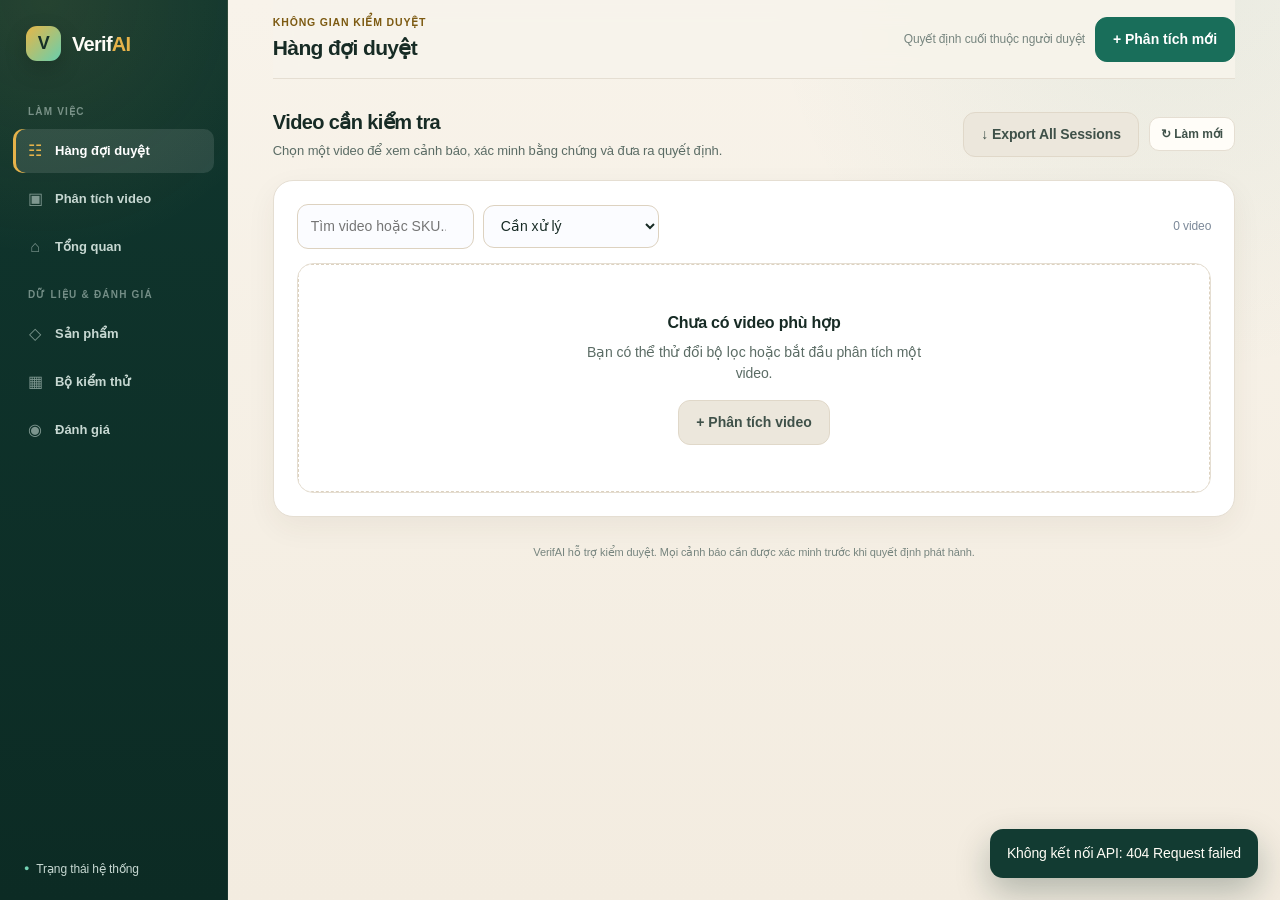
==== commit 9208d8b4: "style: apply the team homepage brand to the reviewer app New static/theme.css (loaded last, presenta" ====
--- a/static/index.html
+++ b/static/index.html
@@ -13,9 +13,9 @@
 .analysis-optional .optional-body{padding:0 14px 5px;border-top:1px solid #e9edf6}
 .analysis-optional .optional-body .field:first-child{margin-top:12px}
 .analysis-optional .optional-body .field:last-child{margin-bottom:9px}
-</style><link rel="stylesheet" href="/static/workspace.css"></head><body><div class="app">
+</style><link rel="stylesheet" href="/static/workspace.css"><link rel="stylesheet" href="/static/theme.css"></head><body><div class="app">
 <aside class="side" aria-label="Điều hướng chính">
-  <div class="brand"><span class="brandmark" aria-hidden="true">V</span><span>Verif<span style="color:#4564db">AI</span></span></div>
+  <div class="brand"><span class="brandmark" aria-hidden="true">V</span><span>Verif<span class="brand-ai">AI</span></span></div>
   <nav class="nav" id="nav" aria-label="Các khu vực làm việc">
     <span class="nav-group">Làm việc</span>
     <button type="button" data-target="queue" class="active" aria-current="page"><span class="nicon" aria-hidden="true">☷</span>Hàng đợi duyệt</button>
--- a/static/theme.css
+++ b/static/theme.css
@@ -0,0 +1,191 @@
+/* VerifAI brand theme (04/11/2026), matching the team homepage
+   "Product UI concept · Web App": dark-green sidebar, cream canvas, white cards,
+   emerald primary, gold accents, lavender instead of red for Regenerate/high.
+   Loaded LAST; changes only presentation (no IDs, no behaviour). */
+:root{
+  --vf-sidebar:#10362e; --vf-sidebar-2:#0c2b24; --vf-sidebar-ink:#c7d8d2;
+  --vf-canvas:#f7f3eb; --vf-canvas-2:#f1e9dd; --vf-card:#ffffff; --vf-card-soft:#fbf7ef;
+  --vf-line:#e5ded2; --vf-line-2:#ddd2c0;
+  --vf-ink:#172b25; --vf-ink-2:#263a33; --vf-muted:#5b6c65; --vf-muted-2:#77857f;
+  --vf-emerald:#196e5a; --vf-emerald-2:#1f7a67; --vf-mint:#74d2b4;
+  --vf-gold:#e6b34a; --vf-gold-ink:#7d5a12;
+  --vf-lav:#8f7ce8; --vf-lav-soft:#eae5fb; --vf-lav-ink:#5d4b92;
+  --vf-pass-soft:#e2f5eb; --vf-pass-ink:#087750;
+  --vf-amber-soft:#fff0c9; --vf-amber-ink:#895a00;
+  --bg:var(--vf-canvas); --ink:var(--vf-ink); --muted:var(--vf-muted); --line:var(--vf-line);
+  --card:var(--vf-card); --primary:var(--vf-emerald); --pale:#e2efe9;
+  --shadow:0 10px 30px rgba(64,51,32,.06);
+}
+
+/* ---------- Base ---------- */
+html,body{background:var(--vf-canvas)}
+body{
+  color:var(--vf-ink);
+  font-family:-apple-system,BlinkMacSystemFont,"SF Pro Text","SF Pro Display","Segoe UI",Inter,sans-serif;
+  letter-spacing:-.008em;
+  background:
+    radial-gradient(circle at 92% -4%,rgba(31,122,103,.07),transparent 26rem),
+    linear-gradient(180deg,#f8f3ea 0%,#f3ece0 100%) fixed;
+}
+::selection{background:rgba(230,179,74,.32)}
+input,select,textarea{accent-color:var(--vf-emerald)}
+button:focus-visible,a:focus-visible,summary:focus-visible,input:focus-visible,select:focus-visible,textarea:focus-visible{
+  outline:3px solid rgba(31,122,103,.35);outline-offset:2px}
+
+/* ---------- Sidebar ---------- */
+.side{
+  background:
+    radial-gradient(circle at 20% 0%,rgba(230,179,74,.10),transparent 16rem),
+    linear-gradient(180deg,var(--vf-sidebar) 0%,var(--vf-sidebar-2) 100%);
+  border-right:1px solid rgba(255,255,255,.06);
+  color:#fff;
+}
+.brand{color:#fffdf6;font-weight:800}
+.brand-ai{color:var(--vf-gold)}
+.brandmark{
+  background:linear-gradient(135deg,#e7b647,#67cfae);
+  color:#153027;font-weight:900;border-radius:11px;
+  box-shadow:0 8px 22px rgba(0,0,0,.18);
+}
+.nav-group{color:rgba(199,216,210,.55)}
+.nav button{color:var(--vf-sidebar-ink);background:transparent}
+.nav button .nicon{color:rgba(199,216,210,.6)}
+.nav button:hover:not(.active){background:rgba(255,255,255,.06);color:#fff}
+.nav button.active,.nav button[aria-current=page]{
+  background:rgba(255,255,255,.11);color:#fff;font-weight:750;
+  box-shadow:inset 3px 0 0 var(--vf-gold);
+}
+.nav button.active .nicon{color:var(--vf-gold)}
+.sidefoot{color:rgba(199,216,210,.75)}
+.sidefoot summary{color:var(--vf-sidebar-ink)}
+.sidefoot summary::before{color:var(--vf-mint)}
+.sidefoot .health-detail{color:#dce7e2}
+
+/* ---------- Header ---------- */
+.workspace-header{
+  background:rgba(247,243,235,.92);
+  border-bottom:1px solid var(--vf-line);
+}
+.header-eyebrow{color:var(--vf-gold-ink);text-transform:uppercase;letter-spacing:.08em;font-size:10.5px;font-weight:800}
+.header-title{color:var(--vf-ink);letter-spacing:-.03em}
+.header-quiet{color:var(--vf-muted-2)}
+
+/* ---------- Section heads ---------- */
+.sectionhead h2{color:var(--vf-ink);letter-spacing:-.03em}
+.sectionhead p,.section-intro,.upload-lead{color:var(--vf-muted)}
+
+/* ---------- Cards / panels ---------- */
+.panel,.stat,.finding,.detail-disclosure,.analysis-optional,.evidence-card{
+  background:var(--vf-card);
+  border:1px solid var(--vf-line);
+}
+.panel{border-radius:20px;box-shadow:var(--shadow)}
+.panel h3,.panel h4{color:var(--vf-ink)}
+.stats .stat,.section .stat,.kpi-grid .stat{
+  border-radius:18px;
+  background:linear-gradient(145deg,#fffdf8,#fbf6ec);
+  border:1px solid var(--vf-line);
+}
+.stat strong{color:var(--vf-ink)}
+.stat small{color:var(--vf-muted)}
+.muted,.panel .muted{color:var(--vf-muted)}
+.footnote{color:var(--vf-muted-2)}
+.notice{background:#fbf6ea;border:1px solid #eadfca;color:#5a5136}
+.work-empty{border:1.5px dashed var(--vf-line-2);background:rgba(255,255,255,.5);color:var(--vf-muted)}
+.work-empty h3{color:var(--vf-ink)}
+.empty{color:var(--vf-muted)}
+
+/* ---------- Buttons ---------- */
+.button{
+  background:var(--vf-emerald);border-color:var(--vf-emerald);color:#fff;
+  border-radius:12px;font-weight:720;
+}
+.button:hover:not(:disabled){background:#145c4b;border-color:#145c4b;box-shadow:0 8px 18px rgba(25,110,90,.18)}
+.button.secondary,.button.ghost{background:#ece7dc;border:1px solid #e0d8c9;color:#3f5149}
+.button.secondary:hover,.button.ghost:hover{background:#e4ddcf;border-color:#d6ccba;box-shadow:none}
+.button.green{background:var(--vf-emerald);border-color:var(--vf-emerald)}
+.mini{background:#fffdf8;border:1px solid var(--vf-line);color:#3f5149;border-radius:10px}
+.mini:hover:not(:disabled){background:#f4eee2;border-color:var(--vf-line-2)}
+.inline-action{color:var(--vf-emerald)}
+.inline-action:hover{color:#0f4d3f}
+
+/* Reviewer decision: Pass mint, Needs Review amber, Regenerate lavender (no red). */
+.review-decision{border-top:1px solid var(--vf-line)}
+.review-decision .button[onclick*="'Pass'"]{background:var(--vf-pass-soft);border-color:#bfe6d3;color:var(--vf-pass-ink)}
+.review-decision .button[onclick*="'Needs Review'"]{background:var(--vf-amber-soft);border-color:#ecd697;color:var(--vf-amber-ink)}
+.review-decision .button[onclick*="'Regenerate'"]{background:var(--vf-lav-soft);border-color:#d4caef;color:var(--vf-lav-ink)}
+.review-decision .button[onclick*="'Pass'"]:hover:not(:disabled){background:#d2efe0;box-shadow:0 6px 14px rgba(8,119,80,.12)}
+.review-decision .button[onclick*="'Needs Review'"]:hover:not(:disabled){background:#ffe8ad;box-shadow:0 6px 14px rgba(137,90,0,.12)}
+.review-decision .button[onclick*="'Regenerate'"]:hover:not(:disabled){background:#ddd5f8;box-shadow:0 6px 14px rgba(93,75,146,.14)}
+
+/* ---------- Inputs ---------- */
+.field label{color:var(--vf-ink-2)}
+.field input,.field select,.field textarea,.search{
+  background:#fffdf8;border:1px solid var(--vf-line-2);border-radius:11px;color:var(--vf-ink);
+}
+.field input:focus,.field textarea:focus,.field select:focus,.search:focus{
+  background:#fff;border-color:var(--vf-emerald-2);box-shadow:0 0 0 3px rgba(31,122,103,.12)}
+.upload-shell .dropzone,.dropzone{background:#fffaf1;border:1.5px dashed #d6c7ab;border-radius:18px}
+.dropzone:hover,.dropzone.drag{border-color:var(--vf-emerald-2);background:#f2efe3}
+
+/* ---------- Pills: decisions, severity, status ---------- */
+.pill{background:#efe8dc;color:#5e563f;font-weight:760}
+.pill.Pass,.pill.completed{background:var(--vf-pass-soft);color:var(--vf-pass-ink)}
+.pill.Needs\ Review,.pill.medium{background:var(--vf-amber-soft);color:var(--vf-amber-ink)}
+.pill.Regenerate,.pill.high,.pill.failed{background:var(--vf-lav-soft);color:var(--vf-lav-ink)}
+.pill.low{background:#e3eeea;color:#2f5f52}
+.pill.queued,.pill.processing{background:#e2efe9;color:#1d6858}
+
+/* ---------- Tables ---------- */
+.tablewrap{border:1px solid var(--vf-line);border-radius:16px;background:#fff}
+th{background:#f6efe2;color:#6d6650}
+td{color:var(--vf-ink-2);border-bottom:1px solid #efe8dc}
+tbody tr:hover td{background:#fbf6ec}
+
+/* ---------- Review workspace ---------- */
+.videopane{
+  background:
+    radial-gradient(circle at 30% 25%,rgba(103,207,174,.14),transparent 14rem),
+    radial-gradient(circle at 72% 20%,rgba(143,124,232,.12),transparent 17rem),
+    #152c2b;
+  border-radius:16px;color:#cfe0da;
+}
+.framegrid img{border:1px solid var(--vf-line);border-radius:10px}
+.framegrid img:hover{outline:2px solid var(--vf-emerald-2)}
+.finding{border-radius:14px}
+.finding:hover{background:var(--vf-card-soft)}
+.finding header b{color:var(--vf-ink)}
+.finding p{color:#43564e}
+.detail-disclosure summary{color:#41554c}
+.detail-disclosure summary::after{color:#a99c80}
+.disclosure-body{border-top:1px solid #efe8dc}
+.detail-disclosure[open]{background:var(--vf-card-soft)}
+.analysis-optional[open]{background:var(--vf-card-soft)}
+.log{background:#fbf6ec;border:1px solid var(--vf-line);color:#55675f}
+.progress{background:#e7e0d2}
+.progress i{background:linear-gradient(90deg,var(--vf-emerald-2),var(--vf-mint),var(--vf-gold))}
+
+/* ---------- Toasts ---------- */
+.toast{background:#123b32;color:#fffdf6;box-shadow:0 14px 34px rgba(12,43,36,.28)}
+
+/* ---------- Mobile sidebar ---------- */
+@media(max-width:870px){
+  .side{background:var(--vf-sidebar);border-bottom:1px solid rgba(255,255,255,.08)}
+  .nav button.active,.nav button[aria-current=page]{box-shadow:inset 0 -3px 0 var(--vf-gold)}
+}
+
+/* Fixes from the first visual pass */
+a.button,a.button:hover,a.mini{text-decoration:none}
+.queue-toolbar .row{flex-wrap:nowrap}
+.queue-toolbar select{min-width:150px}
+@media(max-width:560px){.queue-toolbar .row{flex-wrap:wrap}}
+/* "Needs Review" renders as two classes (Needs, Review). */
+.pill.Needs.Review{background:var(--vf-amber-soft);color:var(--vf-amber-ink)}
+/* Hash navigation (#analyze) must not hide the section title under the sticky header. */
+.section{scroll-margin-top:110px}
+/* Leftover blue accents from the old palette */
+.dropzone [style*="8295cc"]{color:var(--vf-emerald-2)!important}
+.analysis-helper{color:var(--vf-muted)}
+.footer-disclaimer{color:var(--vf-muted-2)}
+.analysis-required{color:#b0782a}
+#jobDetail{scroll-margin-top:100px}
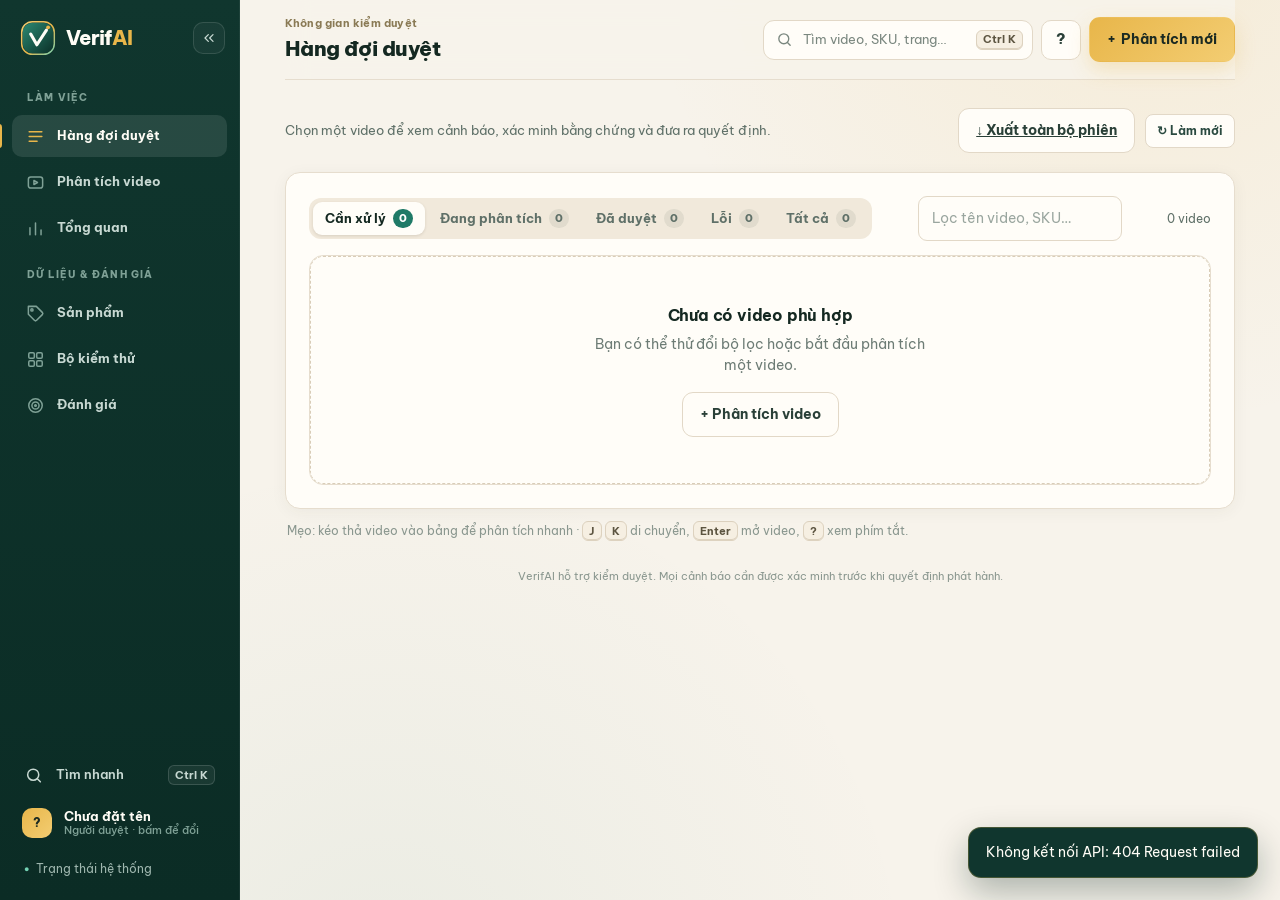
==== commit 82b141ce: "feat: add home page and redesign reviewer workspace UX Home page - New landing page at / (static/hom" ====
--- a/static/index.html
+++ b/static/index.html
@@ -1,5 +1,5 @@
 <!doctype html><html lang="vi"><head><meta charset="UTF-8"><meta name="viewport" content="width=device-width,initial-scale=1"><title>VerifAI — Video Trust Workspace</title><style>
-:root{--bg:#f4f7fb;--ink:#15263c;--muted:#53677f;--line:#dbe5f0;--card:#fff;--primary:#385ce2;--aqua:#13a5a6;--violet:#775ce9;--pale:#edf2ff;--shadow:0 18px 60px rgba(21,40,80,.07)}*{box-sizing:border-box}html{scroll-behavior:smooth}body{margin:0;font:14px/1.55 Inter,ui-sans-serif,-apple-system,BlinkMacSystemFont,"Segoe UI",sans-serif;color:var(--ink);background:radial-gradient(circle at 80% -5%,#e7ecff 0,transparent 30%),var(--bg)}button,input,select,textarea{font:inherit}button{cursor:pointer}button:disabled{opacity:.45;cursor:not-allowed}.app{display:grid;grid-template-columns:238px minmax(0,1fr);min-height:100vh}.side{background:#fff;border-right:1px solid var(--line);padding:27px 17px;position:sticky;top:0;height:100vh;display:flex;flex-direction:column;gap:27px}.brand{display:flex;align-items:center;gap:11px;padding:0 13px;font-weight:800;letter-spacing:-.6px;font-size:23px}.brandmark{height:36px;width:36px;border-radius:13px;background:linear-gradient(135deg,#4c75f1,#7961db 70%,#35b4b4);color:#fff;display:grid;place-items:center;box-shadow:0 9px 20px #6071da40}.muted{color:var(--muted)}.nav{display:flex;flex-direction:column;gap:6px}.nav button{width:100%;text-align:left;padding:12px 15px;border:0;border-radius:12px;background:transparent;color:#435673;font-weight:650}.nav button.active{background:#ebefff;color:#314fc4}.nav button:hover:not(.active){background:#f4f6fa}.sidefoot{margin-top:auto;padding:15px;background:#f4f7ff;border:1px solid #e2eaff;border-radius:14px;color:#51617b;font-size:12px}.main{max-width:1550px;width:100%;padding:36px clamp(20px,4vw,66px) 70px;margin:auto}.topline{display:flex;align-items:center;justify-content:space-between;gap:10px}.eyebrow{font-size:11px;font-weight:850;letter-spacing:1.9px;text-transform:uppercase;color:#526de2}.tag{display:inline-flex;align-items:center;gap:7px;border-radius:99px;background:#e8f7f4;color:#167969;padding:7px 12px;font-size:12px;font-weight:720}.dot{width:7px;height:7px;border-radius:50%;background:#2ab699}.hero{display:grid;grid-template-columns:1.2fr .8fr;gap:18px;margin:28px 0 23px}.hero-copy{padding:35px 37px;border-radius:27px;background:linear-gradient(115deg,#263979,#415ce1 56%,#6f73e6);color:#fff;position:relative;overflow:hidden;min-height:243px}.hero-copy:after{content:"";position:absolute;width:270px;height:270px;border:1px solid #ffffff43;border-radius:50%;right:-75px;top:-72px;box-shadow:0 0 0 45px #ffffff0c,0 0 0 100px #ffffff0c}.hero-copy .eyebrow{color:#bddeff}.hero h1{font-size:clamp(27px,3vw,41px);line-height:1.12;letter-spacing:-1.5px;margin:12px 0}.hero-copy p{color:#e2e9ff;max-width:450px;margin:0}.hero-viz{background:linear-gradient(148deg,#e9edff,#fdfdff 65%,#eaf7f6);border:1px solid #dce5ff;border-radius:27px;padding:24px;display:grid;align-content:center;gap:15px}.signal{background:white;border:1px solid #e0e6f3;border-radius:15px;padding:15px;box-shadow:0 10px 30px #566ab21b;display:flex;align-items:center;gap:12px;transform:translateX(0);animation:up .75s ease both}.signal:nth-child(2){margin-left:24px;animation-delay:.12s}.signal:nth-child(3){margin-left:48px;animation-delay:.24s}.bubble{width:37px;height:37px;border-radius:12px;display:grid;place-items:center;background:#e8edff;color:#4d5fe1;font-size:19px}.signal b{display:block;font-size:13px}.signal small{color:#74829b}.stats{display:grid;grid-template-columns:repeat(4,minmax(0,1fr));gap:14px;margin-bottom:25px}.stat{background:#fff;border:1px solid #e2e8f3;box-shadow:var(--shadow);padding:20px 21px;border-radius:18px}.stat strong{display:block;font-size:30px;letter-spacing:-1px}.stat small{font-weight:600;color:var(--muted)}.section{display:none;animation:fade .32s ease}.section.active{display:block}.sectionhead{display:flex;justify-content:space-between;align-items:center;gap:16px;margin:6px 0 16px}.sectionhead h2{font-size:24px;letter-spacing:-.8px;margin:0}.sectionhead p{color:var(--muted);margin:4px 0 0}.panel{background:#fff;border:1px solid #e2e9f1;border-radius:20px;padding:24px;box-shadow:var(--shadow);min-width:0}.grid2{display:grid;grid-template-columns:1fr 1fr;gap:18px}.gridUpload{display:grid;grid-template-columns:.95fr 1.05fr;gap:18px}.formgrid{display:grid;grid-template-columns:1fr 1fr;gap:12px}.field{display:flex;flex-direction:column;gap:6px;margin-bottom:13px}.field label{font-size:12px;font-weight:750;color:#344763}.field input,.field textarea,.field select,.search{width:100%;background:#f8faff;border:1px solid #dbe4ef;border-radius:11px;padding:11px 13px;color:#1b2e47;outline:none}.field input:focus,.field textarea:focus,.field select:focus,.search:focus{border-color:#5979e6;box-shadow:0 0 0 3px #5b7af01a}.field textarea{min-height:70px;resize:vertical}.button{padding:11px 17px;border-radius:11px;border:1px solid transparent;background:#405fe0;color:#fff;font-weight:720;display:inline-flex;align-items:center;justify-content:center;gap:8px}.button:hover{filter:brightness(1.06)}.button.secondary{background:#f1f4fe;border-color:#dce4ff;color:#3551c0}.button.ghost{background:#fff;color:#3d5478;border-color:#dce3ee}.button.green{background:#178f80}.button.full{width:100%}.dropzone{border:2px dashed #b8c8e6;border-radius:17px;min-height:171px;padding:22px;text-align:center;background:linear-gradient(145deg,#f5f7ff,#fcfdff);display:grid;place-items:center;gap:7px;cursor:pointer;transition:.2s}.dropzone:hover,.dropzone.drag{border-color:#6378e8;background:#f0f3ff}.dropzone strong{font-size:15px}.dropzone small{color:var(--muted)}.dropzone input{display:none}.tablewrap{overflow:auto;max-height:470px;border-radius:14px;border:1px solid #e4eaf2}table{border-collapse:collapse;width:100%;min-width:700px}th,td{text-align:left;padding:14px 15px;border-bottom:1px solid #e9edf4;vertical-align:middle}th{position:sticky;top:0;background:#f8faff;font-size:11px;text-transform:uppercase;letter-spacing:1px;color:#65758f;z-index:1}td{font-weight:530}tr:last-child td{border-bottom:0}tr:hover td{background:#fafbff}.pill{display:inline-flex;padding:4px 9px;border-radius:30px;font-size:11px;font-weight:750;white-space:nowrap;background:#ecf1ff;color:#4458ae}.pill.high{background:#fdf0df;color:#9a5d12}.pill.medium{background:#fff7dc;color:#846414}.pill.low{background:#e9f5ff;color:#276c9c}.pill.Pass{background:#e8f7f0;color:#1b8057}.pill.Regenerate{background:#fff0e5;color:#ae6621}.pill.completed{background:#e9f7f1;color:#257b62}.pill.failed{background:#fff0e5;color:#a45c18}.pill.queued,.pill.processing{background:#eaf0ff;color:#4763b3}.split{display:grid;grid-template-columns:minmax(300px,1.1fr) minmax(300px,.9fr);gap:18px}.videopane{background:#15233c;border-radius:15px;overflow:hidden;min-height:240px;display:flex;align-items:center;justify-content:center;color:#c0cbe4}.videopane video{width:100%;max-height:490px;display:block}.finding{padding:12px 13px;border:1px solid #e4eaf4;border-radius:13px;margin-bottom:9px;background:#fff;transition:.2s}.finding:hover{background:#f9fbff;transform:translateY(-1px)}.finding header{display:flex;justify-content:space-between;align-items:center;gap:9px}.finding p{margin:8px 0;font-size:13px;color:#435775}.mini{border:1px solid #dee7f1;background:#f7f9fe;border-radius:8px;padding:6px 10px;color:#304b83;font-weight:650}.empty{padding:35px 20px;text-align:center;color:#657891}.empty .emoji{font-size:33px}.log{background:#f7f9fe;border:1px solid #e1e8f2;border-radius:12px;padding:12px;max-height:185px;overflow:auto;font:12px/1.8 ui-monospace,SFMono-Regular,monospace;color:#49607c}.progress{height:7px;background:#e8eeff;border-radius:99px;overflow:hidden;margin:15px 0}.progress i{display:block;height:100%;width:45%;background:linear-gradient(90deg,#5670ed,#31bab1);border-radius:99px;animation:progress 1.4s ease-in-out infinite alternate}.notice{padding:13px 15px;border:1px solid #dce7ff;background:#f1f5ff;color:#345184;border-radius:12px;font-size:13px}.row{display:flex;gap:10px;align-items:center;flex-wrap:wrap}.space{justify-content:space-between}.truncate{white-space:nowrap;overflow:hidden;text-overflow:ellipsis;max-width:260px}.framegrid{display:flex;gap:9px;overflow:auto;padding:8px 0}.framegrid img{height:90px;border-radius:10px;border:1px solid #dbe2eb;cursor:pointer}.framegrid img:hover{outline:2px solid #5b71e0}.hidden{display:none!important}.right{text-align:right}.footnote{font-size:12px;color:#667a91}.toasts{position:fixed;bottom:22px;right:22px;z-index:10}.toast{max-width:390px;padding:14px 17px;color:#fff;background:#223856;border-radius:13px;box-shadow:0 15px 40px #1427453b;margin-top:8px}.loader{display:inline-block;width:12px;height:12px;border:2px solid #99aff6;border-top-color:#fff;border-radius:50%;animation:spin .8s linear infinite}@keyframes spin{to{transform:rotate(360deg)}}@keyframes fade{from{opacity:0;transform:translateY(9px)}to{opacity:1;transform:translateY(0)}}@keyframes up{from{opacity:0;transform:translateY(20px)}to{opacity:1;transform:translateY(0)}}@keyframes progress{to{transform:translateX(115%);width:65%}}@media(max-width:1100px){.hero{grid-template-columns:1fr}.hero-viz{grid-template-columns:repeat(3,1fr)}.signal:nth-child(n){margin-left:0}.split,.gridUpload{grid-template-columns:1fr}}@media(max-width:760px){.app{display:block}.side{position:static;height:auto;padding:16px;gap:12px}.sidefoot{display:none}.nav{flex-direction:row;overflow:auto}.nav button{white-space:nowrap;width:auto}.main{padding:20px 16px 45px}.hero-copy{padding:25px}.hero-viz{display:none}.stats{grid-template-columns:repeat(2,1fr)}.grid2,.formgrid{grid-template-columns:1fr}.sectionhead{align-items:flex-start;flex-direction:column}}
+:root{--bg:#f4f7fb;--ink:#15263c;--muted:#53677f;--line:#dbe5f0;--card:#fff;--primary:#385ce2;--aqua:#13a5a6;--violet:#775ce9;--pale:#edf2ff;--shadow:0 18px 60px rgba(21,40,80,.07)}*{box-sizing:border-box}html{scroll-behavior:smooth}body{margin:0;font:14px/1.55 "Be Vietnam Pro",Inter,ui-sans-serif,-apple-system,BlinkMacSystemFont,"Segoe UI",sans-serif;color:var(--ink);background:radial-gradient(circle at 80% -5%,#e7ecff 0,transparent 30%),var(--bg)}button,input,select,textarea{font:inherit}button{cursor:pointer}button:disabled{opacity:.45;cursor:not-allowed}.app{display:grid;grid-template-columns:238px minmax(0,1fr);min-height:100vh}.side{background:#fff;border-right:1px solid var(--line);padding:27px 17px;position:sticky;top:0;height:100vh;display:flex;flex-direction:column;gap:27px}.brand{display:flex;align-items:center;gap:11px;padding:0 13px;font-weight:800;letter-spacing:-.6px;font-size:23px}.brandmark{height:36px;width:36px;border-radius:13px;background:linear-gradient(135deg,#4c75f1,#7961db 70%,#35b4b4);color:#fff;display:grid;place-items:center;box-shadow:0 9px 20px #6071da40}.muted{color:var(--muted)}.nav{display:flex;flex-direction:column;gap:6px}.nav button{width:100%;text-align:left;padding:12px 15px;border:0;border-radius:12px;background:transparent;color:#435673;font-weight:650}.nav button.active{background:#ebefff;color:#314fc4}.nav button:hover:not(.active){background:#f4f6fa}.sidefoot{margin-top:auto;padding:15px;background:#f4f7ff;border:1px solid #e2eaff;border-radius:14px;color:#51617b;font-size:12px}.main{max-width:1550px;width:100%;padding:36px clamp(20px,4vw,66px) 70px;margin:auto}.topline{display:flex;align-items:center;justify-content:space-between;gap:10px}.eyebrow{font-size:11px;font-weight:850;letter-spacing:1.9px;text-transform:uppercase;color:#526de2}.tag{display:inline-flex;align-items:center;gap:7px;border-radius:99px;background:#e8f7f4;color:#167969;padding:7px 12px;font-size:12px;font-weight:720}.dot{width:7px;height:7px;border-radius:50%;background:#2ab699}.hero{display:grid;grid-template-columns:1.2fr .8fr;gap:18px;margin:28px 0 23px}.hero-copy{padding:35px 37px;border-radius:27px;background:linear-gradient(115deg,#263979,#415ce1 56%,#6f73e6);color:#fff;position:relative;overflow:hidden;min-height:243px}.hero-copy:after{content:"";position:absolute;width:270px;height:270px;border:1px solid #ffffff43;border-radius:50%;right:-75px;top:-72px;box-shadow:0 0 0 45px #ffffff0c,0 0 0 100px #ffffff0c}.hero-copy .eyebrow{color:#bddeff}.hero h1{font-size:clamp(27px,3vw,41px);line-height:1.12;letter-spacing:-1.5px;margin:12px 0}.hero-copy p{color:#e2e9ff;max-width:450px;margin:0}.hero-viz{background:linear-gradient(148deg,#e9edff,#fdfdff 65%,#eaf7f6);border:1px solid #dce5ff;border-radius:27px;padding:24px;display:grid;align-content:center;gap:15px}.signal{background:white;border:1px solid #e0e6f3;border-radius:15px;padding:15px;box-shadow:0 10px 30px #566ab21b;display:flex;align-items:center;gap:12px;transform:translateX(0);animation:up .75s ease both}.signal:nth-child(2){margin-left:24px;animation-delay:.12s}.signal:nth-child(3){margin-left:48px;animation-delay:.24s}.bubble{width:37px;height:37px;border-radius:12px;display:grid;place-items:center;background:#e8edff;color:#4d5fe1;font-size:19px}.signal b{display:block;font-size:13px}.signal small{color:#74829b}.stats{display:grid;grid-template-columns:repeat(4,minmax(0,1fr));gap:14px;margin-bottom:25px}.stat{background:#fff;border:1px solid #e2e8f3;box-shadow:var(--shadow);padding:20px 21px;border-radius:18px}.stat strong{display:block;font-size:30px;letter-spacing:-1px}.stat small{font-weight:600;color:var(--muted)}.section{display:none;animation:fade .32s ease}.section.active{display:block}.sectionhead{display:flex;justify-content:space-between;align-items:center;gap:16px;margin:6px 0 16px}.sectionhead h2{font-size:24px;letter-spacing:-.8px;margin:0}.sectionhead p{color:var(--muted);margin:4px 0 0}.panel{background:#fff;border:1px solid #e2e9f1;border-radius:20px;padding:24px;box-shadow:var(--shadow);min-width:0}.grid2{display:grid;grid-template-columns:1fr 1fr;gap:18px}.gridUpload{display:grid;grid-template-columns:.95fr 1.05fr;gap:18px}.formgrid{display:grid;grid-template-columns:1fr 1fr;gap:12px}.field{display:flex;flex-direction:column;gap:6px;margin-bottom:13px}.field label{font-size:12px;font-weight:750;color:#344763}.field input,.field textarea,.field select,.search{width:100%;background:#f8faff;border:1px solid #dbe4ef;border-radius:11px;padding:11px 13px;color:#1b2e47;outline:none}.field input:focus,.field textarea:focus,.field select:focus,.search:focus{border-color:#5979e6;box-shadow:0 0 0 3px #5b7af01a}.field textarea{min-height:70px;resize:vertical}.button{padding:11px 17px;border-radius:11px;border:1px solid transparent;background:#405fe0;color:#fff;font-weight:720;display:inline-flex;align-items:center;justify-content:center;gap:8px}.button:hover{filter:brightness(1.06)}.button.secondary{background:#f1f4fe;border-color:#dce4ff;color:#3551c0}.button.ghost{background:#fff;color:#3d5478;border-color:#dce3ee}.button.green{background:#178f80}.button.full{width:100%}.dropzone{border:2px dashed #b8c8e6;border-radius:17px;min-height:171px;padding:22px;text-align:center;background:linear-gradient(145deg,#f5f7ff,#fcfdff);display:grid;place-items:center;gap:7px;cursor:pointer;transition:.2s}.dropzone:hover,.dropzone.drag{border-color:#6378e8;background:#f0f3ff}.dropzone strong{font-size:15px}.dropzone small{color:var(--muted)}.dropzone input{display:none}.tablewrap{overflow:auto;max-height:470px;border-radius:14px;border:1px solid #e4eaf2}table{border-collapse:collapse;width:100%;min-width:700px}th,td{text-align:left;padding:14px 15px;border-bottom:1px solid #e9edf4;vertical-align:middle}th{position:sticky;top:0;background:#f8faff;font-size:11px;text-transform:uppercase;letter-spacing:1px;color:#65758f;z-index:1}td{font-weight:530}tr:last-child td{border-bottom:0}tr:hover td{background:#fafbff}.pill{display:inline-flex;padding:4px 9px;border-radius:30px;font-size:11px;font-weight:750;white-space:nowrap;background:#ecf1ff;color:#4458ae}.pill.high{background:#fdf0df;color:#9a5d12}.pill.medium{background:#fff7dc;color:#846414}.pill.low{background:#e9f5ff;color:#276c9c}.pill.Pass{background:#e8f7f0;color:#1b8057}.pill.Regenerate{background:#fff0e5;color:#ae6621}.pill.completed{background:#e9f7f1;color:#257b62}.pill.failed{background:#fff0e5;color:#a45c18}.pill.queued,.pill.processing{background:#eaf0ff;color:#4763b3}.split{display:grid;grid-template-columns:minmax(300px,1.1fr) minmax(300px,.9fr);gap:18px}.videopane{background:#15233c;border-radius:15px;overflow:hidden;min-height:240px;display:flex;align-items:center;justify-content:center;color:#c0cbe4}.videopane video{width:100%;max-height:490px;display:block}.finding{padding:12px 13px;border:1px solid #e4eaf4;border-radius:13px;margin-bottom:9px;background:#fff;transition:.2s}.finding:hover{background:#f9fbff;transform:translateY(-1px)}.finding header{display:flex;justify-content:space-between;align-items:center;gap:9px}.finding p{margin:8px 0;font-size:13px;color:#435775}.mini{border:1px solid #dee7f1;background:#f7f9fe;border-radius:8px;padding:6px 10px;color:#304b83;font-weight:650}.empty{padding:35px 20px;text-align:center;color:#657891}.empty .emoji{font-size:33px}.log{background:#f7f9fe;border:1px solid #e1e8f2;border-radius:12px;padding:12px;max-height:185px;overflow:auto;font:12px/1.8 ui-monospace,SFMono-Regular,monospace;color:#49607c}.progress{height:7px;background:#e8eeff;border-radius:99px;overflow:hidden;margin:15px 0}.progress i{display:block;height:100%;width:45%;background:linear-gradient(90deg,#5670ed,#31bab1);border-radius:99px;animation:progress 1.4s ease-in-out infinite alternate}.notice{padding:13px 15px;border:1px solid #dce7ff;background:#f1f5ff;color:#345184;border-radius:12px;font-size:13px}.row{display:flex;gap:10px;align-items:center;flex-wrap:wrap}.space{justify-content:space-between}.truncate{white-space:nowrap;overflow:hidden;text-overflow:ellipsis;max-width:260px}.framegrid{display:flex;gap:9px;overflow:auto;padding:8px 0}.framegrid img{height:90px;border-radius:10px;border:1px solid #dbe2eb;cursor:pointer}.framegrid img:hover{outline:2px solid #5b71e0}.hidden{display:none!important}.right{text-align:right}.footnote{font-size:12px;color:#667a91}.toasts{position:fixed;bottom:22px;right:22px;z-index:10}.toast{max-width:390px;padding:14px 17px;color:#fff;background:#223856;border-radius:13px;box-shadow:0 15px 40px #1427453b;margin-top:8px}.loader{display:inline-block;width:12px;height:12px;border:2px solid #99aff6;border-top-color:#fff;border-radius:50%;animation:spin .8s linear infinite}@keyframes spin{to{transform:rotate(360deg)}}@keyframes fade{from{opacity:0;transform:translateY(9px)}to{opacity:1;transform:translateY(0)}}@keyframes up{from{opacity:0;transform:translateY(20px)}to{opacity:1;transform:translateY(0)}}@keyframes progress{to{transform:translateX(115%);width:65%}}@media(max-width:1100px){.hero{grid-template-columns:1fr}.hero-viz{grid-template-columns:repeat(3,1fr)}.signal:nth-child(n){margin-left:0}.split,.gridUpload{grid-template-columns:1fr}}@media(max-width:760px){.app{display:block}.side{position:static;height:auto;padding:16px;gap:12px}.sidefoot{display:none}.nav{flex-direction:row;overflow:auto}.nav button{white-space:nowrap;width:auto}.main{padding:20px 16px 45px}.hero-copy{padding:25px}.hero-viz{display:none}.stats{grid-template-columns:repeat(2,1fr)}.grid2,.formgrid{grid-template-columns:1fr}.sectionhead{align-items:flex-start;flex-direction:column}}
 .evidence-list{display:grid;gap:9px;max-height:470px;overflow:auto;padding:3px}.evidence-card{border:1px solid #e0e8f4;border-radius:12px;padding:12px;background:#fafcff}.evidence-card:target,.evidence-card.highlight{outline:2px solid #6276e6;background:#eef2ff}.evidence-card .meta{color:#6a7a92;font-size:11px;margin-top:7px}.evidence-card .imgs{display:flex;gap:7px;margin-top:9px}.evidence-card .imgs img{height:80px;max-width:46%;object-fit:contain;border-radius:8px;border:1px solid #dbe2ef;cursor:pointer}.evidence-card p{margin:8px 0 0;overflow-wrap:anywhere}.evidence-card .pill{font-size:10px}.coverage-row{display:flex;gap:8px;flex-wrap:wrap;margin-top:7px}.evidence-list .empty{padding:14px}@media(max-width:760px){.evidence-list{max-height:380px}}
 
 .analysis-required{color:#d24755;font-weight:800;margin-left:3px}
@@ -13,39 +13,48 @@
 .analysis-optional .optional-body{padding:0 14px 5px;border-top:1px solid #e9edf6}
 .analysis-optional .optional-body .field:first-child{margin-top:12px}
 .analysis-optional .optional-body .field:last-child{margin-bottom:9px}
-</style><link rel="stylesheet" href="/static/workspace.css"><link rel="stylesheet" href="/static/theme.css"></head><body><div class="app">
-<aside class="side" aria-label="Điều hướng chính">
-  <div class="brand"><span class="brandmark" aria-hidden="true">V</span><span>Verif<span class="brand-ai">AI</span></span></div>
+</style><link rel="preconnect" href="https://fonts.googleapis.com"><link rel="preconnect" href="https://fonts.gstatic.com" crossorigin><link href="https://fonts.googleapis.com/css2?family=Be+Vietnam+Pro:wght@400;500;600;700;800&display=swap" rel="stylesheet"><link rel="icon" href="data:image/svg+xml,%3Csvg xmlns=%27http://www.w3.org/2000/svg%27 viewBox=%270 0 64 64%27%3E%3Crect x=%274%27 y=%274%27 width=%2756%27 height=%2756%27 rx=%2718%27 fill=%27%231f7a67%27 stroke=%27%23e8b64a%27 stroke-width=%273%27/%3E%3Cpath d=%27M19 25 L30 44 L47 18%27 fill=%27none%27 stroke=%27%23fffdf6%27 stroke-width=%276%27 stroke-linecap=%27round%27 stroke-linejoin=%27round%27/%3E%3C/svg%3E"><link rel="stylesheet" href="/static/workspace.css"><link rel="stylesheet" href="/static/theme.css"><link rel="stylesheet" href="/static/ux.css"><meta name="theme-color" content="#10362e"><script>try{if(localStorage.getItem('vfSide')==='collapsed')document.documentElement.classList.add('side-collapsed')}catch(e){}try{if(sessionStorage.getItem('vfEnter')){sessionStorage.removeItem('vfEnter');document.documentElement.classList.add('vf-enter')}}catch(e){}</script></head><body><div class="app">
+<aside class="side" id="side" aria-label="Điều hướng chính">
+  <div class="side-top"><a class="brand" href="/" title="Về trang giới thiệu"><span class="brandmark" aria-hidden="true"><svg class="vf-mark draw" viewBox="0 0 64 64" focusable="false"><defs><linearGradient id="vfAppStroke" x1="0" y1="0" x2="1" y2="1"><stop offset="0" stop-color="#f3cd72"/><stop offset=".55" stop-color="#e8b64a"/><stop offset="1" stop-color="#74d2b4"/></linearGradient><linearGradient id="vfAppFill" x1="0" y1="0" x2="1" y2="1"><stop offset="0" stop-color="#2b8972"/><stop offset="1" stop-color="#0b3028"/></linearGradient></defs><rect class="m-fill" x="5" y="5" width="54" height="54" rx="17"/><rect class="m-frame" x="3" y="3" width="58" height="58" rx="19" pathLength="1"/><path class="m-check" d="M19 25 L30 44 L47 18" pathLength="1"/><circle class="m-spark" cx="50" cy="13" r="3.4"/></svg></span><span class="brand-text">Verif<span class="brand-ai">AI</span></span></a><button type="button" class="side-toggle" id="sideToggle" onclick="toggleSide()" aria-controls="side" aria-expanded="true" aria-label="Thu gọn menu" title="Thu gọn menu ( [ )"><svg viewBox="0 0 24 24" fill="none" stroke="currentColor" stroke-width="1.9" stroke-linecap="round" stroke-linejoin="round" aria-hidden="true"><path d="m11 17-5-5 5-5M18 17l-5-5 5-5"/></svg></button></div>
   <nav class="nav" id="nav" aria-label="Các khu vực làm việc">
     <span class="nav-group">Làm việc</span>
-    <button type="button" data-target="queue" class="active" aria-current="page"><span class="nicon" aria-hidden="true">☷</span>Hàng đợi duyệt</button>
-    <button type="button" data-target="analyze"><span class="nicon" aria-hidden="true">▣</span>Phân tích video</button>
-    <button type="button" data-target="overview"><span class="nicon" aria-hidden="true">⌂</span>Tổng quan</button>
+    <button type="button" data-target="queue" class="active" aria-current="page" data-tip="Hàng đợi duyệt"><span class="nicon"><svg viewBox="0 0 24 24" fill="none" stroke="currentColor" stroke-width="1.9" stroke-linecap="round" stroke-linejoin="round" aria-hidden="true"><path d="M4 6h16M4 12h16M4 18h10"/></svg></span><span class="nlabel">Hàng đợi duyệt</span><span class="nbadge" id="navBadgeQueue" hidden></span></button>
+    <button type="button" data-target="analyze" data-tip="Phân tích video"><span class="nicon"><svg viewBox="0 0 24 24" fill="none" stroke="currentColor" stroke-width="1.9" stroke-linecap="round" stroke-linejoin="round" aria-hidden="true"><rect x="3" y="5" width="18" height="14" rx="3"/><path d="m10 9.5 4.5 2.5-4.5 2.5z"/></svg></span><span class="nlabel">Phân tích video</span></button>
+    <button type="button" data-target="overview" data-tip="Tổng quan"><span class="nicon"><svg viewBox="0 0 24 24" fill="none" stroke="currentColor" stroke-width="1.9" stroke-linecap="round" stroke-linejoin="round" aria-hidden="true"><path d="M5 20V11M12 20V5M19 20v-6"/></svg></span><span class="nlabel">Tổng quan</span></button>
     <span class="nav-group">Dữ liệu &amp; đánh giá</span>
-    <button type="button" data-target="products"><span class="nicon" aria-hidden="true">◇</span>Sản phẩm</button>
-    <button type="button" data-target="dataset"><span class="nicon" aria-hidden="true">▦</span>Bộ kiểm thử</button>
-    <button type="button" data-target="evaluation"><span class="nicon" aria-hidden="true">◉</span>Đánh giá</button>
+    <button type="button" data-target="products" data-tip="Sản phẩm"><span class="nicon"><svg viewBox="0 0 24 24" fill="none" stroke="currentColor" stroke-width="1.9" stroke-linecap="round" stroke-linejoin="round" aria-hidden="true"><path d="M20.6 13.4 13.4 20.6a2 2 0 0 1-2.8 0L3 13V3h10l7.6 7.6a2 2 0 0 1 0 2.8Z"/><circle cx="7.5" cy="7.5" r="1.4"/></svg></span><span class="nlabel">Sản phẩm</span></button>
+    <button type="button" data-target="dataset" data-tip="Bộ kiểm thử"><span class="nicon"><svg viewBox="0 0 24 24" fill="none" stroke="currentColor" stroke-width="1.9" stroke-linecap="round" stroke-linejoin="round" aria-hidden="true"><rect x="3.5" y="3.5" width="7" height="7" rx="1.6"/><rect x="13.5" y="3.5" width="7" height="7" rx="1.6"/><rect x="3.5" y="13.5" width="7" height="7" rx="1.6"/><rect x="13.5" y="13.5" width="7" height="7" rx="1.6"/></svg></span><span class="nlabel">Bộ kiểm thử</span></button>
+    <button type="button" data-target="evaluation" data-tip="Đánh giá"><span class="nicon"><svg viewBox="0 0 24 24" fill="none" stroke="currentColor" stroke-width="1.9" stroke-linecap="round" stroke-linejoin="round" aria-hidden="true"><circle cx="12" cy="12" r="8.5"/><circle cx="12" cy="12" r="4.5"/><circle cx="12" cy="12" r="1"/></svg></span><span class="nlabel">Đánh giá</span></button>
   </nav>
-  <details class="sidefoot"><summary>Trạng thái hệ thống</summary><div class="health-detail" id="health">Đang kết nối...</div></details>
+  <div class="side-bottom">
+    <button type="button" class="side-search" onclick="openPalette()" data-tip="Tìm nhanh"><svg viewBox="0 0 24 24" fill="none" stroke="currentColor" stroke-width="1.9" stroke-linecap="round" stroke-linejoin="round" aria-hidden="true"><circle cx="11" cy="11" r="7"/><path d="m20 20-3.5-3.5"/></svg><span class="nlabel">Tìm nhanh</span><kbd class="modkey">⌘K</kbd></button>
+    <button type="button" class="profile" id="reviewerChip" onclick="openReviewerDialog()" data-tip="Người duyệt"><span class="avatar" id="reviewerAvatar" aria-hidden="true">?</span><span class="nlabel"><b id="reviewerChipName">Chưa đặt tên</b><small>Người duyệt · bấm để đổi</small></span></button>
+    <details class="sidefoot" data-tip="Trạng thái hệ thống"><summary><span class="nlabel">Trạng thái hệ thống</span></summary><div class="health-detail" id="health">Đang kết nối...</div></details>
+  </div>
 </aside>
+<div class="side-scrim" id="sideScrim" onclick="closeDrawer()" hidden></div>
 <main class="main" id="mainContent">
   <header class="workspace-header">
-    <div class="header-heading"><span class="header-eyebrow">Không gian kiểm duyệt</span><h1 class="header-title" id="currentSectionLabel">Hàng đợi duyệt</h1></div>
-    <div class="header-actions"><span class="header-quiet">Quyết định cuối thuộc người duyệt</span><button type="button" class="button" onclick="openTab('analyze')">+ Phân tích mới</button></div>
+    <button type="button" class="icon-btn menu-open" id="menuOpen" onclick="openDrawer()" aria-label="Mở menu" aria-controls="side" aria-expanded="false"><svg viewBox="0 0 24 24" fill="none" stroke="currentColor" stroke-width="1.9" stroke-linecap="round" stroke-linejoin="round" aria-hidden="true"><path d="M4 6h16M4 12h16M4 18h16"/></svg></button>
+    <div class="header-heading"><span class="header-eyebrow" id="headerEyebrow">Không gian kiểm duyệt</span><h1 class="header-title" id="currentSectionLabel">Hàng đợi duyệt</h1></div>
+    <div class="header-actions"><button type="button" class="search-trigger" onclick="openPalette()" aria-label="Tìm nhanh video, SKU hoặc trang"><svg viewBox="0 0 24 24" fill="none" stroke="currentColor" stroke-width="1.9" stroke-linecap="round" stroke-linejoin="round" aria-hidden="true"><circle cx="11" cy="11" r="7"/><path d="m20 20-3.5-3.5"/></svg><span>Tìm video, SKU, trang…</span><kbd class="modkey">⌘K</kbd></button><button type="button" class="icon-btn header-help" onclick="openHelp()" aria-label="Xem phím tắt" title="Phím tắt ( ? )">?</button><button type="button" class="button" onclick="openTab('analyze')" title="Phân tích video mới ( N )">+ <span class="hide-sm">Phân tích mới</span></button></div>
   </header>
 
   <section id="queue" class="section active" aria-labelledby="queueHeading">
-    <div class="sectionhead"><div><h2 id="queueHeading">Video cần kiểm tra</h2><p>Chọn một video để xem cảnh báo, xác minh bằng chứng và đưa ra quyết định.</p></div><div class="row"><a id="exportAllSessionsQueue" class="button secondary" href="/api/sessions/export" download aria-label="Xuất tất cả phiên, kết quả AI và reviewer dưới dạng ZIP">↓ Export All Sessions</a><button type="button" class="mini" onclick="refreshAll()" aria-label="Làm mới hàng đợi">↻ Làm mới</button></div></div>
+    <div class="sectionhead"><div><h2 id="queueHeading">Video cần kiểm tra</h2><p>Chọn một video để xem cảnh báo, xác minh bằng chứng và đưa ra quyết định.</p></div><div class="row"><a id="exportAllSessionsQueue" class="button secondary" href="/api/sessions/export" download aria-label="Xuất tất cả phiên, kết quả AI và reviewer dưới dạng ZIP" title="Export All Sessions · tải ZIP toàn bộ phiên">↓ Xuất toàn bộ phiên</a><button type="button" class="mini" onclick="refreshAll()" aria-label="Làm mới hàng đợi">↻ Làm mới</button></div></div>
     <div class="panel">
-      <div class="queue-toolbar"><div class="row"><input id="queueSearch" class="search" type="search" aria-label="Tìm video hoặc SKU" placeholder="Tìm video hoặc SKU..." oninput="renderQueue()"><select id="queueStatus" class="search" aria-label="Lọc trạng thái" onchange="renderQueue()"><option value="pending">Cần xử lý</option><option value="all">Tất cả video</option><option value="processing">Đang phân tích</option><option value="reviewed">Đã duyệt</option><option value="failed">Có lỗi xử lý</option></select></div><span class="queue-stat" id="queueCount" aria-live="polite">Đang tải...</span></div>
-      <div id="queueTable" class="tablewrap" aria-live="polite"></div>
+      <div class="queue-toolbar"><div class="qtabs" role="tablist" aria-label="Lọc theo trạng thái"><button type="button" role="tab" data-mode="pending" class="active" aria-selected="true">Cần xử lý <span class="qcount" data-count="pending">0</span></button><button type="button" role="tab" data-mode="processing" aria-selected="false">Đang phân tích <span class="qcount" data-count="processing">0</span></button><button type="button" role="tab" data-mode="reviewed" aria-selected="false">Đã duyệt <span class="qcount" data-count="reviewed">0</span></button><button type="button" role="tab" data-mode="failed" aria-selected="false">Lỗi <span class="qcount" data-count="failed">0</span></button><button type="button" role="tab" data-mode="all" aria-selected="false">Tất cả <span class="qcount" data-count="all">0</span></button></div><div class="row"><input id="queueSearch" class="search" type="search" aria-label="Tìm video hoặc SKU" placeholder="Lọc tên video, SKU…" oninput="renderQueue()"><select id="queueStatus" class="search hidden" aria-label="Lọc trạng thái" onchange="renderQueue()"><option value="pending">Cần xử lý</option><option value="all">Tất cả video</option><option value="processing">Đang phân tích</option><option value="reviewed">Đã duyệt</option><option value="failed">Có lỗi xử lý</option></select></div><span class="queue-stat" id="queueCount" aria-live="polite">Đang tải...</span></div>
+      <div id="queueTable" class="tablewrap" aria-live="polite"><div class="skeleton"><i></i><i></i><i></i></div></div>
+      <div class="drop-hint" id="queueDrop" hidden>Thả video vào đây để phân tích<small>MP4, MOV, MKV, WEBM · tối đa 150MB</small></div>
     </div>
-    <div id="jobDetail" class="hidden" style="margin-top:22px" aria-live="polite">
-      <div class="sectionhead"><div><h2 id="jobTitle">Chi tiết video</h2><p id="jobMeta"></p><div class="row" id="jobProductControl" style="margin-top:6px"><label for="jobProductSelect" class="footnote">Sản phẩm tham chiếu (SKU)</label><select id="jobProductSelect" class="search" style="max-width:320px" aria-label="Đổi sản phẩm tham chiếu"></select><button type="button" class="mini" id="jobProductApply" onclick="changeJobProduct()">Gắn SKU và phân tích lại</button></div></div><span id="jobBadge"></span></div>
+    <p class="queue-hint">Mẹo: kéo thả video vào bảng để phân tích nhanh · <kbd>J</kbd> <kbd>K</kbd> di chuyển, <kbd>Enter</kbd> mở video, <kbd>?</kbd> xem phím tắt.</p>
+    <div id="jobDetail" class="hidden" aria-live="polite">
+      <div class="review-top"><button type="button" class="button ghost back-btn" onclick="closeReview()" title="Về hàng đợi ( Esc )">← Hàng đợi</button><div class="review-title"><h2 id="jobTitle">Chi tiết video</h2><p id="jobMeta"></p></div><span id="jobBadge"></span><div class="review-nav"><span class="footnote" id="reviewPos"></span><button type="button" class="mini" id="prevJob" onclick="stepJob(-1)" title="Video trước ( K )">‹ Trước</button><button type="button" class="mini" id="nextJob" onclick="stepJob(1)" title="Video sau ( J )">Sau ›</button></div></div>
       <div class="review-layout">
         <div class="panel review-video-panel">
           <div class="review-subhead"><h3>Video</h3><button type="button" class="mini" onclick="exportEvidence()">↓ Xuất bằng chứng</button></div>
           <div class="videopane"><video id="player" controls preload="metadata" playsinline aria-label="Video đang kiểm duyệt"></video></div>
+          <div class="ftrack" id="findingTrack" aria-label="Vị trí các cảnh báo trên video"></div><div class="ftrack-labels" id="findingTrackLabels"></div>
           <div id="frames" class="framegrid" aria-label="Các khung hình lấy mẫu"></div>
           <details class="detail-disclosure" id="reviewEvidenceDetails">
             <summary>Bằng chứng và mốc thời gian <span id="evidenceSummary" class="footnote"></span></summary>
@@ -69,35 +78,57 @@
             <summary>Giải thích kết quả kiểm tra <span id="verificationCount" class="footnote"></span></summary>
             <div id="verificationChecks" class="disclosure-body"></div>
           </details>
+          <div class="fprogress" id="findingProgress" aria-live="polite"></div>
           <div id="findings" aria-label="Các cảnh báo AI"></div>
-          <div class="review-decision">
-            <h3>Quyết định kiểm duyệt</h3>
-            <div class="field"><label for="reviewer">Người duyệt</label><input id="reviewer" autocomplete="name" placeholder="Tên reviewer" required></div>
-            <div class="field"><label for="reviewNote">Ghi chú quyết định <span class="muted">(tùy chọn)</span></label><textarea id="reviewNote" rows="2" placeholder="Lý do hoặc hành động cần thực hiện"></textarea></div>
-            <div class="row"><button type="button" class="button green" onclick="submitReview('Pass')">✓ Chấp thuận</button><button type="button" class="button secondary" onclick="submitReview('Needs Review')">Cần kiểm tra</button><button type="button" class="button ghost" onclick="submitReview('Regenerate')">Yêu cầu sửa</button></div>
-          </div>
-          <details class="detail-disclosure review-bottom" open><summary>Gán nhãn đánh giá <span class="footnote">AI gợi ý, reviewer xác nhận</span></summary><div class="disclosure-body"><div id="labelSuggestion" class="notice" style="margin-bottom:10px">Chưa có gợi ý.</div><div class="row" style="margin-bottom:10px"><button type="button" class="button green" id="acceptSuggestionBtn" onclick="acceptSuggestion()">✓ Chấp nhận gợi ý AI</button></div><div class="field"><label for="truthLabel">Hoặc chọn nhãn khác</label><select id="truthLabel" class="search"><option value="clean">Không lỗi</option><option value="error">Có lỗi</option><option value="uncertain">Chưa chắc chắn</option></select></div><button type="button" class="mini" onclick="addLabel()">Lưu nhãn của reviewer</button><div id="labelHistory" class="footnote" style="margin-top:8px"></div><p class="footnote">Nhãn do reviewer của phiên này xác nhận sau khi xem gợi ý AI; số liệu đánh giá phản ánh mức đồng thuận reviewer với AI, không phải độ chính xác độc lập.</p></div></details>
+          <details class="detail-disclosure review-bottom"><summary>Gán nhãn đánh giá <span class="footnote">Dành cho kiểm thử</span></summary><div class="disclosure-body"><div class="field"><label for="truthLabel">Nhãn tham chiếu</label><select id="truthLabel" class="search"><option value="clean">Không lỗi</option><option value="error">Có lỗi</option><option value="uncertain">Chưa chắc chắn</option></select></div><button type="button" class="mini" onclick="addLabel()">Lưu nhãn</button><p class="footnote">Đánh giá chính thức cần hai người gán nhãn độc lập thống nhất.</p></div></details>
           <details class="detail-disclosure"><summary>Lịch sử thao tác</summary><div class="disclosure-body"><div class="log" id="audits"></div></div></details>
         </div>
       </div>
+      <div class="decision-bar" id="decisionBar" role="group" aria-label="Quyết định kiểm duyệt">
+        <div class="db-who"><label for="reviewer" class="db-label">Người duyệt</label><input id="reviewer" autocomplete="name" placeholder="Tên reviewer" required></div>
+        <details class="db-note"><summary>✎ Ghi chú</summary><textarea id="reviewNote" rows="3" placeholder="Ghi chú quyết định (tùy chọn): lý do hoặc hành động cần thực hiện" aria-label="Ghi chú quyết định"></textarea></details>
+        <div class="db-actions"><button type="button" class="button green" onclick="submitReview('Pass')">✓ Chấp thuận <kbd>1</kbd></button><button type="button" class="button secondary" onclick="submitReview('Needs Review')">Cần kiểm tra <kbd>2</kbd></button><button type="button" class="button ghost" onclick="submitReview('Regenerate')">Yêu cầu sửa <kbd>3</kbd></button></div>
+      </div>
     </div>
   </section>
 
   <section id="analyze" class="section" aria-labelledby="analyzeHeading">
-    <div class="upload-shell">
-      <div class="sectionhead"><div><h2 id="analyzeHeading">Phân tích video mới</h2><p>Chọn video và sản phẩm tham chiếu. Hệ thống sẽ đưa kết quả vào hàng đợi để bạn duyệt.</p></div></div>
+    <div class="upload-shell wizard">
+      <div class="sectionhead"><div><h2 id="analyzeHeading">Phân tích video mới</h2><p>Ba bước: chọn video, chọn sản phẩm tham chiếu, rồi xác nhận. Kết quả sẽ vào hàng đợi để bạn duyệt.</p></div></div>
+      <ol class="stepper" id="stepper" aria-label="Các bước phân tích">
+        <li><button type="button" data-step="1" class="current" aria-current="step"><span class="sn" aria-hidden="true">1</span><span class="st"><b>Video</b><small id="stepSum1">Chưa chọn</small></span></button></li>
+        <li><button type="button" data-step="2"><span class="sn" aria-hidden="true">2</span><span class="st"><b>Sản phẩm tham chiếu</b><small id="stepSum2">Chưa chọn</small></span></button></li>
+        <li><button type="button" data-step="3"><span class="sn" aria-hidden="true">3</span><span class="st"><b>Xác nhận</b><small>Kiểm tra và bắt đầu</small></span></button></li>
+      </ol>
       <div class="panel">
-        <form id="uploadForm">
-          <div class="field"><label for="videoFile">Video <span class="analysis-required">*</span></label><label class="dropzone" id="dropzone"><span style="font-size:29px;color:#8295cc" aria-hidden="true">⇧</span><strong id="fileLabel">Nhấn để chọn hoặc kéo video vào đây</strong><small>MP4, MOV, MKV, WEBM · tối đa 150MB / 180 giây</small><input id="videoFile" type="file" accept="video/mp4,video/quicktime,video/webm,video/x-matroska" required></label></div>
-          <div class="field"><label for="uploadProduct">Sản phẩm tham chiếu <span class="analysis-required">*</span></label><select id="uploadProduct" required><option value="">Chọn sản phẩm...</option></select><small class="analysis-helper">Chưa có sản phẩm? <button type="button" class="inline-action" onclick="openTab('products')">Tạo sản phẩm tham chiếu</button></small></div>
-          <div class="field"><label for="rights">Quyền sử dụng video <span class="analysis-required">*</span></label><select id="rights" required><option value="" selected disabled>Chọn quyền sử dụng...</option><option value="self_created">Tự tạo / sở hữu</option><option value="permission_granted">Đã được cho phép</option><option value="public_review_only">Nguồn công khai, chỉ review nội bộ</option><option value="unknown">Chưa xác minh (không gửi lên Gemini)</option></select><small class="analysis-helper">Khi bật Gemini, video chỉ được gửi lên Google nếu đã khai báo quyền sử dụng.</small></div>
-          <div class="field"><label for="aiGenerated">Video do AI tạo? <span class="analysis-required">*</span></label><select id="aiGenerated" required><option value="" selected disabled>Chọn...</option><option value="yes">Có, video do AI tạo (bắt buộc có nhãn công bố AI)</option><option value="no">Không, video quay thật</option><option value="unknown">Không rõ (bỏ qua kiểm tra nhãn AI)</option></select><small class="analysis-helper">Nếu chọn "Có", hệ thống quét toàn bộ video để tìm nhãn kiểu "Nội dung được tạo bởi AI".</small></div>
+        <form id="uploadForm" novalidate>
+          <div class="wstep" data-step="1">
+            <div class="field"><label for="videoFile">Video <span class="analysis-required">*</span></label><label class="dropzone" id="dropzone"><span class="dropzone-icon" style="font-size:29px" aria-hidden="true">⇧</span><strong id="fileLabel">Nhấn để chọn hoặc kéo video vào đây</strong><small>MP4, MOV, MKV, WEBM · tối đa 150MB / 180 giây</small><input id="videoFile" type="file" accept="video/mp4,video/quicktime,video/webm,video/x-matroska" required></label></div>
+            <div class="vpreview hidden" id="videoPreview"><video id="previewPlayer" controls muted playsinline preload="metadata" aria-label="Xem trước video đã chọn"></video><div class="vp-info"><small>Video đã chọn</small><b id="vpName"></b><span id="vpMeta" class="footnote"></span><span id="vpWarn" class="vp-warn" role="alert" hidden></span><button type="button" class="mini" onclick="pickVideoAgain()">Đổi video</button></div></div>
+          </div>
+          <div class="wstep" data-step="2" hidden>
+            <div class="field"><label for="productPick">Sản phẩm tham chiếu <span class="analysis-required">*</span></label>
+              <select id="uploadProduct" required class="sr-only" tabindex="-1" aria-hidden="true"><option value="">Chọn sản phẩm...</option></select>
+              <input id="productPick" class="search" type="search" autocomplete="off" placeholder="Tìm theo tên, SKU hoặc thương hiệu…" aria-controls="productPickList">
+              <div id="productPickList" class="pp-list" role="listbox" aria-label="Danh sách sản phẩm tham chiếu"></div>
+              <small class="analysis-helper">Chưa có sản phẩm phù hợp? <button type="button" class="inline-action" onclick="openProductCreate({fromAnalyze:true})">Tạo sản phẩm tham chiếu mới</button></small>
+            </div>
+          </div>
+          <div class="wstep" data-step="3" hidden>
+            <div class="confirm-grid">
+              <div class="confirm-card"><div id="confirmVideo"></div><button type="button" class="mini" data-edit-step="1">Sửa</button></div>
+              <div class="confirm-card"><div id="confirmProduct"></div><button type="button" class="mini" data-edit-step="2">Sửa</button></div>
+            </div>
+            <div id="confirmWarn"></div>
           <details class="analysis-optional" id="analysisAdvanced"><summary>Tùy chọn nâng cao <small>Case ID · nguồn video</small></summary><div class="optional-body">
             <div class="field"><label for="uploadCase">Liên kết test case</label><select id="uploadCase" onchange="caseToUpload()"><option value="">Không liên kết</option></select></div>
             <div class="field"><label for="sourceUrl">URL nguồn</label><input id="sourceUrl" type="url" placeholder="https://..."></div>
+            <div class="field"><label for="rights">Quyền sử dụng video</label><select id="rights"><option value="unknown" selected>Chưa xác minh</option><option value="self_created">Tự tạo / sở hữu</option><option value="permission_granted">Đã được cho phép</option><option value="public_review_only">Nguồn công khai — chỉ review nội bộ</option></select></div>
           </div></details>
-          <button class="button full" id="uploadBtn" type="submit">Bắt đầu phân tích →</button>
-          <div id="uploadProgress" class="hidden" role="status" aria-live="polite"><div class="progress"><i></i></div><div class="muted">Đang tải video lên và bắt đầu phân tích...</div></div>
+            <button class="button full" id="uploadBtn" type="submit">Bắt đầu phân tích →</button>
+            <div id="uploadProgress" class="hidden" role="status" aria-live="polite"><div class="progress determinate"><i id="uploadBar"></i></div><div class="muted" id="uploadPct">Đang tải video lên...</div></div>
+          </div>
+          <div class="wnav"><button type="button" class="button ghost" id="wBack" hidden>← Quay lại</button><span class="footnote" id="wHint"></span><button type="button" class="button" id="wNext" disabled>Tiếp tục →</button></div>
         </form>
       </div>
       <p class="footnote" style="margin:15px 2px">Kết quả là gợi ý kiểm duyệt; bạn xác nhận hoặc bác bỏ từng cảnh báo trong hàng đợi.</p>
@@ -105,21 +136,55 @@
   </section>
 
   <section id="overview" class="section" aria-labelledby="overviewHeading">
-    <div class="sectionhead"><div><h2 id="overviewHeading">Tổng quan</h2><p>Tình trạng xử lý và hoạt động kiểm duyệt gần đây.</p></div><div class="row"><a id="exportAllSessionsOverview" class="button secondary" href="/api/sessions/export" download aria-label="Xuất toàn bộ phiên cùng kết quả AI và reviewer">↓ Export All Sessions</a><button type="button" class="button" onclick="openTab('analyze')">+ Thêm video</button></div></div>
-    <div id="stats" class="stats"><div class="stat"><small>Tổng video</small><strong id="stat-total">–</strong></div><div class="stat"><small>Đã phân tích</small><strong id="stat-done">–</strong></div><div class="stat"><small>Đã duyệt</small><strong id="stat-reviewed">–</strong></div><div class="stat subtle"><small>Đã gán nhãn</small><strong id="stat-labels">–</strong></div></div>
-    <div class="panel"><div class="review-subhead"><h3>Video gần đây</h3><button type="button" class="mini" onclick="openTab('queue')">Mở hàng đợi →</button></div><div id="overviewJobs" class="tablewrap"></div></div>
+    <div class="sectionhead"><div><h2 id="overviewHeading">Tổng quan</h2><p>Tình trạng xử lý và hoạt động kiểm duyệt gần đây.</p></div><div class="row"><a id="exportAllSessionsOverview" class="button secondary" href="/api/sessions/export" download aria-label="Xuất toàn bộ phiên cùng kết quả AI và reviewer" title="Export All Sessions · tải ZIP toàn bộ phiên">↓ Xuất toàn bộ phiên</a><button type="button" class="button" onclick="openTab('analyze')">+ Thêm video</button></div></div>
+    <div id="stats" class="stats ov-stats">
+      <button type="button" class="stat ov-card" onclick="openQueueFilter('pending')"><small>Chờ duyệt</small><strong id="stat-pending">–</strong><span class="ov-go">Mở hàng đợi →</span></button>
+      <button type="button" class="stat ov-card" onclick="openQueueFilter('processing')"><small>Đang phân tích</small><strong id="stat-processing">–</strong><span class="ov-go">Xem tiến độ →</span></button>
+      <button type="button" class="stat ov-card" onclick="openQueueFilter('reviewed')"><small>Đã duyệt</small><strong id="stat-reviewed">–</strong><span class="ov-go">Xem video đã duyệt →</span></button>
+      <button type="button" class="stat ov-card" onclick="openQueueFilter('all')"><small>Tổng video</small><strong id="stat-total">–</strong><span class="ov-go"><b id="stat-done">–</b> đã phân tích →</span></button>
+      <div class="stat subtle"><small>Đã gán nhãn</small><strong id="stat-labels">–</strong></div>
+    </div>
+    <div class="panel todo" id="overviewTodo"><div class="skeleton"><i></i><i></i></div></div>
+    <div class="panel"><div class="review-subhead"><h3>Video gần đây</h3><button type="button" class="mini" onclick="openTab('queue')">Mở hàng đợi →</button></div><div id="overviewJobs" class="tablewrap"><div class="skeleton"><i></i><i></i></div></div></div>
   </section>
 
   <section id="products" class="section" aria-labelledby="productsHeading">
-    <div class="sectionhead"><div><h2 id="productsHeading">Sản phẩm tham chiếu</h2><p>Thông tin sáu video gốc từ Sheet 1, cần xác minh nguồn trước khi kết luận.</p></div><div class="row"><button type="button" class="button secondary" onclick="openDatasetImport()">↑ Import Excel 6 sản phẩm gốc</button><button type="button" class="mini" onclick="openProductImportReset()">Xóa Excel sản phẩm gốc</button></div></div>
-    <div class="panel page-slim"><div class="review-subhead"><h3>Danh sách sản phẩm</h3><button type="button" class="mini" onclick="document.getElementById('newProductDetails').open=true;document.querySelector('#newProductDetails input[name=sku]').focus()">+ Thêm sản phẩm</button></div><div id="productsList"></div></div>
-    <details class="detail-disclosure page-slim" id="productImportResetPanel"><summary>Xóa dữ liệu Sheet 1 đã import <span class="footnote">Yêu cầu xác nhận · giữ sản phẩm duyệt thủ công</span></summary><div class="disclosure-body">
+    <div class="sectionhead"><div><h2 id="productsHeading">Sản phẩm tham chiếu</h2><p>Thông tin sáu video gốc từ Sheet 1, cần xác minh nguồn trước khi kết luận.</p></div><div class="row"><button type="button" class="button secondary" onclick="openDatasetImport()">↑ Import Excel 6 sản phẩm gốc</button><button type="button" class="button" onclick="openProductCreate()">+ Thêm sản phẩm</button><div class="more"><button type="button" class="icon-btn" aria-haspopup="menu" aria-expanded="false" aria-controls="productMore" aria-label="Thao tác khác" title="Thao tác khác" onclick="toggleMenu('productMore')">⋯</button><div class="menu" id="productMore" role="menu" hidden><button type="button" role="menuitem" class="danger" onclick="toggleMenu('productMore');openProductImportReset()">Xóa sản phẩm nhập từ Excel…</button></div></div></div></div>
+    <div class="panel">
+      <div class="queue-toolbar"><div class="qtabs" id="productTabs" role="tablist" aria-label="Lọc theo trạng thái nguồn"><button type="button" role="tab" data-status="all" class="active" aria-selected="true">Tất cả <span class="qcount">0</span></button><button type="button" role="tab" data-status="unverified" aria-selected="false">Chưa xem xét nguồn <span class="qcount">0</span></button><button type="button" role="tab" data-status="reviewed" aria-selected="false">Đã xem xét <span class="qcount">0</span></button><button type="button" role="tab" data-status="test_reference_approved" aria-selected="false">Chuẩn kiểm thử <span class="qcount">0</span></button></div><div class="row"><input id="productSearch" class="search" type="search" aria-label="Tìm sản phẩm" placeholder="Tìm tên, SKU, thương hiệu…"></div><span class="queue-stat" id="productShown" aria-live="polite"></span></div>
+      <div id="productsList" class="plist"><div class="skeleton"><i></i><i></i><i></i></div></div>
+    </div>
+    <dialog class="vf-dialog" id="productImportResetPanel" aria-labelledby="productResetTitle"><div class="dlg-body">
+      <h2 id="productResetTitle">Xóa sản phẩm nhập từ Excel</h2>
       <p class="footnote">Chỉ xóa sản phẩm do file import tạo ra và chưa chỉnh sửa/xem xét nguồn. Sản phẩm có phiên phân tích liên kết sẽ chặn thao tác để tránh mất bằng chứng. Hãy export phiên trước khi xóa. Các Product Truth có sẵn hoặc đã được chỉnh sửa được giữ nguyên.</p>
       <div class="field"><label for="productImportResetConfirm">Gõ XOA EXCEL</label><input id="productImportResetConfirm" autocomplete="off" placeholder="XOA EXCEL"></div>
       <div class="row"><button type="button" class="button" id="productImportResetButton" onclick="clearProductImport()">Xóa 6 sản phẩm Excel đã nhập</button><span id="productImportResetStatus" class="footnote" aria-live="polite" role="status"></span></div>
+      <div class="dlg-actions"><button type="button" class="button ghost" onclick="this.closest('dialog').close()">Đóng</button></div>
+    </div></dialog>
+  </section>
+
+  <section id="dataset" class="section" aria-labelledby="datasetHeading">
+    <div class="sectionhead"><div><h2 id="datasetHeading">Bộ kiểm thử</h2><p>Import Excel chỉ lấy 6 sản phẩm gốc của Sheet 1. Các kịch bản lỗi/ground truth được đánh giá riêng, không tự nhập vào MVP.</p></div><div class="row"><button type="button" id="datasetImportTrigger" class="button secondary" aria-controls="datasetImportPanel" onclick="openDatasetImport()">↑ Import Excel (.xlsx)</button><button type="button" class="mini" onclick="refreshDataset()">↻ Làm mới</button></div></div>
+    <details id="datasetImportPanel" class="detail-disclosure dataset-import-panel" style="margin:0 0 15px"><summary>Nhập dữ liệu từ Excel <span class="footnote">6 sản phẩm gốc · tối đa 8 MB</span></summary><div class="disclosure-body">
+      <div class="grid2"><div><h3>Import Product Truth — 6 video gốc</h3><p class="footnote">Chỉ đọc Sheet <b>1. Kich ban goc</b> có đúng VID_GOC01–06 và SKU001–006. Có thể dùng file chỉ chứa Sheet 1. Không import 44 video lỗi, 30 video công khai, simulation hay Ground Truth. Sản phẩm trùng SKU không bị ghi đè tự động; xem cảnh báo xung đột sau khi import. Nguồn giả lập luôn để trạng thái chưa xác minh.</p><form id="datasetForm"><div class="field"><label for="datasetFile">Chọn file Excel (.xlsx, tối đa 8 MB)</label><input id="datasetFile" type="file" accept=".xlsx,application/vnd.openxmlformats-officedocument.spreadsheetml.sheet" required></div><button class="button" id="datasetImportSubmit" type="submit">Nhập workbook</button></form><p id="datasetImportStatus" class="footnote" role="status" aria-live="polite">Chọn workbook Sprint 2 để bắt đầu import.</p></div><div><h3>Trạng thái bộ dữ liệu</h3><div id="datasetSummary" class="grid2"></div></div></div>
     </div></details>
-    <details class="detail-disclosure page-slim" id="newProductDetails"><summary>Tạo sản phẩm tham chiếu mới</summary><div class="disclosure-body">
-      <form id="productForm"><div class="formgrid"><div class="field"><label for="newSKU">SKU *</label><input id="newSKU" name="sku" required placeholder="SKU001"></div><div class="field"><label for="newBrand">Thương hiệu</label><input id="newBrand" name="brand" placeholder="Tên thương hiệu"></div></div>
+    <div class="panel" style="margin-bottom:15px"><div class="data-toolbar"><div class="row"><input class="search" id="datasetSearch" type="search" aria-label="Tìm test case" placeholder="Tìm mã case, SKU, loại lỗi..." oninput="renderDataset()"><select id="datasetGroupFilter" class="search" aria-label="Lọc nhóm dữ liệu" onchange="renderDataset()"><option value="all">Tất cả nhóm</option><option value="original">Video gốc</option><option value="controlled_error">Lỗi kiểm soát</option><option value="public">Video công khai</option></select></div><span class="pill" id="datasetShown">0 cases</span></div><div id="datasetTable" class="tablewrap"></div></div>
+    <div class="panel data-selected" style="margin-bottom:16px"><div class="review-subhead"><h3>Chi tiết trường hợp</h3><span class="footnote">Dữ liệu nguồn và nhãn kiểm định</span></div><div id="datasetDetail" class="muted">Chọn một trường hợp ở danh sách để xem và thao tác.</div></div>
+
+  </section>
+
+  <section id="evaluation" class="section" aria-labelledby="evaluationHeading">
+    <div class="sectionhead"><div><h2 id="evaluationHeading">Đánh giá thực tế</h2><p>Chỉ tính kết quả từ video đã phân tích và được hai người gán nhãn độc lập thống nhất.</p></div><button type="button" class="mini" onclick="refreshDataset();refreshAll()">↻ Cập nhật</button></div>
+    <div class="panel"><div id="officialEvaluation" class="kpi-grid"></div><p class="footnote">Dữ liệu mô phỏng trong workbook không được cộng vào chỉ số đánh giá thực tế.</p></div>
+    <details class="detail-disclosure"><summary>Chỉ số khám phá và phạm vi dữ liệu <span class="footnote">Không phải KPI chính thức</span></summary><div class="disclosure-body"><div id="metricCards" class="grid2"></div><p class="footnote">Các chỉ số khám phá hiện có giới hạn về nguồn bằng chứng và nhãn; không đại diện cho hiệu năng trong production.</p></div></details>
+  </section>
+
+  <footer class="footer-disclaimer">VerifAI hỗ trợ kiểm duyệt. Mọi cảnh báo cần được xác minh trước khi quyết định phát hành.</footer>
+</main></div><div class="toasts" id="toasts" role="status" aria-live="polite"></div>
+<div class="drawer-scrim" id="productScrim" onclick="requestCloseProductDrawer()" hidden></div>
+<details class="detail-disclosure product-drawer" id="newProductDetails"><summary class="sr-only" tabindex="-1">Tạo sản phẩm tham chiếu mới</summary><div class="disclosure-body" role="dialog" aria-modal="true" aria-labelledby="productDrawerTitle">
+  <div class="drawer-head"><div><small id="productDrawerEyebrow">Product Truth mới</small><h2 id="productDrawerTitle">Tạo sản phẩm tham chiếu</h2></div><button type="button" class="icon-btn" onclick="requestCloseProductDrawer()" aria-label="Đóng" title="Đóng ( Esc )">✕</button></div>
+  <form id="productForm"><div class="formgrid"><div class="field"><label for="newSKU">SKU *</label><input id="newSKU" name="sku" required placeholder="SKU001"></div><div class="field"><label for="newBrand">Thương hiệu</label><input id="newBrand" name="brand" placeholder="Tên thương hiệu"></div></div>
         <div class="field"><label for="newName">Tên sản phẩm *</label><input id="newName" name="name" required placeholder="Tên sản phẩm chuẩn"></div>
         <div class="field"><label for="newPrice">Giá tham chiếu (VNĐ)</label><input id="newPrice" name="price" type="number" min="0" placeholder="149000"></div>
         <div class="field"><label for="newClaims">Approved claims (mỗi dòng một claim)</label><textarea id="newClaims" name="claims" placeholder="Thông tin được phép sử dụng"></textarea></div>
@@ -127,39 +192,50 @@
         <details class="analysis-optional"><summary>Nguồn tham chiếu &amp; xác minh</summary><div class="optional-body">
           <div class="field"><label for="productReferenceUrl">URL nguồn (nếu có)</label><input id="productReferenceUrl" name="reference_url" type="url" placeholder="https://..."></div>
           <div class="field"><label for="productReferenceNote">Ghi chú nguồn</label><textarea id="productReferenceNote" name="reference_note" placeholder="Nhãn sản phẩm, tài liệu xác minh, ngày đối chiếu..."></textarea></div>
-          <div class="field"><label for="productCategory">Loại sản phẩm (RULE02)</label><select id="productCategory" name="category"><option value="general">Khác</option><option value="infant_formula">Sữa/sản phẩm thay thế sữa mẹ</option><option value="complementary_food">Thức ăn bổ sung cho trẻ nhỏ</option><option value="feeding_bottle_teat">Bình bú, vú ngậm nhân tạo</option></select><small class="analysis-helper">Dùng cho kiểm tra NĐ 100/2014 Điều 6 (cần pháp chế xác nhận).</small></div><div class="field"><label for="productTargetAge">Độ tuổi khuyến nghị</label><input id="productTargetAge" name="target_age" maxlength="60" placeholder="vd: 0-6 tháng, 1-3 tuổi"></div><div class="field"><label for="productReferenceStatus">Trạng thái tham chiếu</label><select id="productReferenceStatus" name="reference_status"><option value="unverified">Chưa xem xét</option><option value="reviewed">Đã xem xét thủ công (không đồng nghĩa chứng nhận)</option><option value="test_reference_approved">Chuẩn kiểm thử đã xác nhận (không phải xác minh thương mại)</option></select></div>
+          <div class="field"><label for="productReferenceStatus">Trạng thái tham chiếu</label><select id="productReferenceStatus" name="reference_status"><option value="unverified">Chưa xem xét</option><option value="reviewed">Đã xem xét thủ công (không đồng nghĩa chứng nhận)</option><option value="test_reference_approved">Chuẩn kiểm thử đã xác nhận (không phải xác minh thương mại)</option></select></div>
         </div></details>
         <div class="row"><button class="button" id="productSaveButton" type="submit">Lưu sản phẩm</button><button class="button ghost hidden" type="button" id="productCancelButton" onclick="cancelProductEdit()">Hủy chỉnh sửa</button></div>
       </form>
-    </div></details>
-  </section>
-
-  <section id="dataset" class="section" aria-labelledby="datasetHeading">
-    <div class="sectionhead"><div><h2 id="datasetHeading">Bộ kiểm thử</h2><p>Import Excel chỉ lấy 6 sản phẩm gốc của Sheet 1. Các kịch bản lỗi/ground truth được đánh giá riêng, không tự nhập vào MVP.</p></div><div class="row"><button type="button" id="datasetImportTrigger" class="button secondary" aria-controls="datasetImportPanel" onclick="openDatasetImport()">↑ Import Excel (.xlsx)</button><button type="button" class="mini" onclick="refreshDataset()">↻ Làm mới</button></div></div>
-    <details id="datasetImportPanel" class="detail-disclosure dataset-import-panel" style="margin:0 0 15px"><summary>Nhập dữ liệu từ Excel <span class="footnote">6 sản phẩm gốc · tối đa 8 MB</span></summary><div class="disclosure-body">
-      <div class="grid2"><div><h3>Import Product Truth — 6 video gốc</h3><p class="footnote">Chỉ đọc Sheet <b>1. Kich ban goc</b> có đúng VID_GOC01–06 và SKU001–006. Có thể dùng file chỉ chứa Sheet 1. Không import 44 video lỗi, 30 video công khai, simulation hay Ground Truth. Sản phẩm trùng SKU không bị ghi đè tự động; xem cảnh báo xung đột sau khi import. Nguồn giả lập luôn để trạng thái chưa xác minh.</p><form id="datasetForm"><div class="field"><label for="datasetFile">Chọn file Excel (.xlsx, tối đa 8 MB)</label><input id="datasetFile" type="file" accept=".xlsx,application/vnd.openxmlformats-officedocument.spreadsheetml.sheet" required></div><button class="button" id="datasetImportSubmit" type="submit">Nhập workbook</button></form><p id="datasetImportStatus" class="footnote" role="status" aria-live="polite">Chọn workbook Sprint 2 để bắt đầu import.</p></div><div><h3>Trạng thái bộ dữ liệu</h3><div id="datasetSummary" class="grid2"></div></div></div>
-    </div></details>
-    <div class="panel" style="margin-bottom:15px"><div class="data-toolbar"><div class="row"><input class="search" id="datasetSearch" type="search" aria-label="Tìm test case" placeholder="Tìm mã case, SKU, loại lỗi..." oninput="renderDataset()"><select id="datasetGroupFilter" class="search" aria-label="Lọc nhóm dữ liệu" onchange="renderDataset()"><option value="all">Tất cả nhóm</option><option value="original">Video gốc</option><option value="controlled_error">Lỗi kiểm soát</option><option value="public">Video công khai</option></select></div><span class="pill" id="datasetShown">0 cases</span></div><div id="datasetTable" class="tablewrap"></div></div>
-    <div class="panel data-selected" style="margin-bottom:16px"><div class="review-subhead"><h3>Chi tiết trường hợp</h3><span class="footnote">Dữ liệu nguồn và nhãn kiểm định</span></div><div id="datasetDetail" class="muted">Chọn một trường hợp ở danh sách để xem và thao tác.</div></div>
-
-  </section>
-
-  <section id="evaluation" class="section" aria-labelledby="evaluationHeading">
-    <div class="sectionhead"><div><h2 id="evaluationHeading">Đánh giá thực tế</h2><p>Chỉ tính kết quả từ video đã phân tích và được hai người gán nhãn độc lập thống nhất.</p></div><button type="button" class="mini" onclick="refreshDataset();refreshAll()">↻ Cập nhật</button></div>
-    <div class="panel"><div id="officialEvaluation" class="kpi-grid"></div><p class="footnote">Dữ liệu mô phỏng trong workbook không được cộng vào chỉ số đánh giá thực tế.</p></div>
-    <details class="detail-disclosure"><summary>Chỉ số khám phá và phạm vi dữ liệu <span class="footnote">Không phải KPI chính thức</span></summary><div class="disclosure-body"><div id="metricCards" class="grid2"></div><p class="footnote">Các chỉ số khám phá hiện có giới hạn về nguồn bằng chứng và nhãn; không đại diện cho hiệu năng trong production.</p></div></details>
-  </section>
-
-  <footer class="footer-disclaimer">VerifAI hỗ trợ kiểm duyệt. Mọi cảnh báo cần được xác minh trước khi quyết định phát hành.</footer>
-</main></div><div class="toasts" id="toasts" role="status" aria-live="polite"></div>
+</div></details>
+<dialog class="vf-dialog cmdk" id="cmdk" aria-label="Tìm nhanh">
+  <div class="cmdk-input"><svg viewBox="0 0 24 24" fill="none" stroke="currentColor" stroke-width="1.9" stroke-linecap="round" stroke-linejoin="round" aria-hidden="true"><circle cx="11" cy="11" r="7"/><path d="m20 20-3.5-3.5"/></svg><input id="cmdkInput" type="text" autocomplete="off" placeholder="Tìm video, SKU, sản phẩm hoặc thao tác…" aria-label="Tìm nhanh" aria-controls="cmdkList"></div>
+  <div class="cmdk-list" id="cmdkList" role="listbox"></div>
+  <div class="cmdk-foot"><span><kbd>↑</kbd> <kbd>↓</kbd> chọn</span><span><kbd>Enter</kbd> mở</span><span><kbd>Esc</kbd> đóng</span></div>
+</dialog>
+<dialog class="vf-dialog" id="kbdHelp" aria-labelledby="kbdHelpTitle"><div class="dlg-body">
+  <h2 id="kbdHelpTitle">Phím tắt</h2><p>Phím tắt tự tắt khi bạn đang gõ trong ô nhập liệu.</p>
+  <div class="kbd-table">
+    <h3>Chung</h3>
+    <div>Tìm nhanh <span><kbd class="modkey">⌘K</kbd> <kbd>/</kbd></span></div><div>Bật / tắt menu <kbd>[</kbd></div>
+    <div>Phân tích video mới <kbd>N</kbd></div><div>Bảng phím tắt <kbd>?</kbd></div>
+    <h3>Hàng đợi</h3>
+    <div>Xuống / lên <span><kbd>J</kbd> <kbd>K</kbd></span></div><div>Mở video <kbd>Enter</kbd></div>
+    <h3>Màn duyệt video</h3>
+    <div>Chấp thuận <kbd>1</kbd></div><div>Cần kiểm tra <kbd>2</kbd></div>
+    <div>Yêu cầu sửa <kbd>3</kbd></div><div>Video sau / trước <span><kbd>J</kbd> <kbd>K</kbd></span></div>
+    <div>Về hàng đợi <kbd>Esc</kbd></div>
+  </div>
+  <div class="dlg-actions"><button type="button" class="button" onclick="this.closest('dialog').close()">Đã hiểu</button></div>
+</div></dialog>
+<dialog class="vf-dialog" id="whoDialog" aria-labelledby="whoTitle"><form class="dlg-body" id="whoForm">
+  <h2 id="whoTitle">Bạn là ai?</h2><p>Tên người duyệt được ghi vào lịch sử thao tác cho mỗi cảnh báo và quyết định. VerifAI nhớ tên này trên máy của bạn.</p>
+  <div class="field"><label for="whoName">Tên người duyệt</label><input id="whoName" autocomplete="name" maxlength="80" placeholder="Ví dụ: Trần Thị Thanh Vy" required></div>
+  <div class="dlg-actions"><button type="button" class="button ghost" onclick="this.closest('dialog').close()">Để sau</button><button type="submit" class="button">Lưu tên</button></div>
+</form></dialog>
+<script src="/static/workspace-ux.js"></script>
+<script src="/static/workspace-pages.js"></script>
 <script>
 const $=id=>document.getElementById(id),esc=s=>String(s??'').replace(/[&<>"']/g,ch=>({'&':'&amp;','<':'&lt;','>':'&gt;','"':'&quot;',"'":'&#39;'}[ch]));let jobs=[],products=[],selected=null,poll=null,currentJob=null;
-function toast(msg){let el=document.createElement('div');el.className='toast';el.textContent=msg;$('toasts').append(el);setTimeout(()=>el.remove(),3800)}
+function toast(msg,action){let el=document.createElement('div');el.className='toast';const t=document.createElement('span');t.textContent=msg;el.append(t);if(action&&action.label){const b=document.createElement('button');b.type='button';b.className='toast-action';b.textContent=action.label;b.onclick=()=>{el.remove();action.run()};el.append(b)}$('toasts').append(el);setTimeout(()=>el.remove(),action?6500:3800)}
 async function api(url,opt){const res=await fetch(url,opt);let d=await res.json().catch(()=>({}));if(!res.ok)throw Error(typeof d.detail==='string'?d.detail:res.status+' Request failed');return d}
 const post=(url,obj)=>api(url,{method:'POST',headers:{'Content-Type':'application/json'},body:JSON.stringify(obj)});
 const tabNames={queue:'Hàng đợi duyệt',analyze:'Phân tích video',overview:'Tổng quan',products:'Sản phẩm tham chiếu',dataset:'Bộ kiểm thử',evaluation:'Đánh giá thực tế'};
 function openTab(id,{skipHistory=false}={}){
+ if(id&&id.startsWith('review/')){showJob(id.slice(7),{fromRoute:true});return}
  if(!tabNames[id])return;
+ $('queue').classList.remove('reviewing');
+ if(!$('player').paused)$('player').pause();
+ $('headerEyebrow').textContent='Không gian kiểm duyệt';
  document.querySelectorAll('.section').forEach(x=>x.classList.toggle('active',x.id===id));
  document.querySelectorAll('.nav button[data-target]').forEach(x=>{
   const active=x.dataset.target===id;
@@ -170,21 +246,24 @@
  if(!skipHistory&&location.hash!=='#'+id)history.pushState({tab:id},'',location.pathname+location.search+'#'+id);
  window.scrollTo({top:0,behavior:'auto'});
  if(id==='queue')renderQueue();
+ if(id==='analyze')syncAnalyze();
 }
 document.querySelectorAll('.nav button[data-target]').forEach(x=>x.onclick=()=>openTab(x.dataset.target));
 window.addEventListener('popstate',()=>openTab(location.hash.slice(1)||'queue',{skipHistory:true}));
 window.addEventListener('hashchange',()=>openTab(location.hash.slice(1)||'queue',{skipHistory:true}));
 openTab(tabNames[location.hash.slice(1)]?location.hash.slice(1):'queue',{skipHistory:true});
-async function refreshAll(){try{[jobs,products]=await Promise.all([api('/api/jobs'),api('/api/products')]);renderProducts();renderQueue();renderOverview();const m=await api('/api/metrics');$('stat-total').textContent=m.total;$('stat-done').textContent=m.completed;$('stat-reviewed').textContent=m.reviewed;$('stat-labels').textContent=m.evaluated;function fmt(n){return n===null?'—':(n*100).toFixed(1)+'%'}$('metricCards').innerHTML=[['Precision',fmt(m.precision)],['Recall',fmt(m.recall)],['FP / FN',m.fp+' / '+m.fn],['Evaluated',m.evaluated+' / '+m.completed],['VLM analyzed',m.vlm_jobs??0],['VLM candidates',m.vlm_flagged_jobs??0],['Visual candidates',m.visual_candidate_jobs??0],['Canonical evidence',m.canonical_evidence??0]].map(([a,b])=>`<div class="stat"><small>${a}</small><strong>${b}</strong></div>`).join('')}catch(e){toast('Không kết nối API: '+e.message)}}
+if(location.hash.startsWith('#review/'))showJob(location.hash.slice(8),{fromRoute:true});
+async function refreshAll(){try{[jobs,products]=await Promise.all([api('/api/jobs'),api('/api/products')]);renderProducts();renderQueue();renderOverview();scheduleLivePoll();if(selected)updateReviewNav();const m=await api('/api/metrics');$('stat-total').textContent=m.total;$('stat-done').textContent=m.completed;$('stat-reviewed').textContent=m.reviewed;$('stat-labels').textContent=m.evaluated;function fmt(n){return n===null?'—':(n*100).toFixed(1)+'%'}$('metricCards').innerHTML=[['Precision',fmt(m.precision)],['Recall',fmt(m.recall)],['FP / FN',m.fp+' / '+m.fn],['Evaluated',m.evaluated+' / '+m.completed],['VLM analyzed',m.vlm_jobs??0],['VLM candidates',m.vlm_flagged_jobs??0],['Visual candidates',m.visual_candidate_jobs??0],['Canonical evidence',m.canonical_evidence??0]].map(([a,b])=>`<div class="stat"><small>${a}</small><strong>${b}</strong></div>`).join('')}catch(e){toast('Không kết nối API: '+e.message)}}
 const statusText={queued:'Trong hàng đợi',processing:'Đang phân tích',completed:'Đã phân tích',failed:'Lỗi xử lý'};
 const decisionText={Pass:'Chấp thuận',Regenerate:'Yêu cầu sửa','Needs Review':'Cần kiểm tra'};
-const findingNames={'VIS-SCREEN':'Hình ảnh cần xem lại','COVERAGE':'Nội dung chưa được kiểm tra','EVIDENCE-LOW':'Chưa đủ bằng chứng','PRICE-MISMATCH':'Giá không khớp','PRICE_MISMATCH':'Giá không khớp','PRICE-01':'Sai giá','CLAIM-01':'Claim bị hạn chế','CLAIM-02':'Claim ngoài danh sách duyệt','SKU-01':'Sai thương hiệu/SKU','TEXT-01':'Lỗi chính tả thương hiệu','TEXT-02':'Lỗi chính tả tên sản phẩm','TEXT-03':'Chữ hiển thị vô nghĩa/biến dạng','VARIANT-01':'Sai quy cách/dung tích','VIS-02':'Hình ảnh không nhất quán','VIS-04':'Khung hình bị lật gương','VIS-05':'Hình bị vỡ ô/mờ bất thường','AI-LABEL-01':'Thiếu nhãn nội dung AI','INFANT-01':'Sản phẩm thuộc diện cấm quảng cáo (NĐ 100/2014)','INFANT-02':'So sánh với sữa mẹ/ti mẹ','INFANT-03':'Thiếu độ tuổi khuyến nghị'};
+const severityNames={high:'Cao',medium:'Trung bình',low:'Thấp'},flagNames={unreviewed:'Chưa xác minh',confirmed:'Đã xác nhận là lỗi',rejected:'Đã bác bỏ'};
+const findingNames={'VIS-SCREEN':'Hình ảnh cần xem lại','COVERAGE':'Nội dung chưa được kiểm tra','EVIDENCE-LOW':'Chưa đủ bằng chứng','PRICE-MISMATCH':'Giá không khớp','PRICE_MISMATCH':'Giá không khớp'};
 function tableData(data){
  if(!data.length)return '<div class="work-empty"><h3>Chưa có video phù hợp</h3><p>Bạn có thể thử đổi bộ lọc hoặc bắt đầu phân tích một video.</p><button class="button secondary" onclick="openTab(\'analyze\')">+ Phân tích video</button></div>';
- return `<table><thead><tr><th>Video</th><th>Sản phẩm</th><th>Tiến độ</th><th>AI đề xuất</th><th>Reviewer</th><th></th></tr></thead><tbody>${data.map(j=>`<tr><td><b class="truncate" style="display:block">${esc(j.filename)}</b><small class="muted">${esc(j.created_at?.slice(0,16).replace('T',' '))}</small></td><td><b>${esc(j.sku)}</b><br><small class="muted">${esc(j.product_name)}</small></td><td><span class="pill ${esc(j.status)}">${esc(statusText[j.status]||j.status)}</span></td><td><span class="pill ${esc(j.ai_recommendation?.decision||'')}">${esc(j.ai_recommendation?(j.ai_recommendation.reference_scope==='test'&&j.ai_recommendation.decision==='Pass'
-  ?'Pass (kiểm thử)':decisionText[j.ai_recommendation.decision]||j.ai_recommendation.decision):'—')}</span></td><td><span class="pill ${esc(j.review_decision||'')}">${esc(j.review_decision?decisionText[j.review_decision]||j.review_decision:'Chưa duyệt')}</span></td><td><button type="button" class="mini" onclick="showJob('${esc(j.id)}')">Mở →</button></td></tr>`).join('')}</tbody></table>`;
-}
-function renderOverview(){$('overviewJobs').innerHTML=tableData(jobs.slice(0,6))}
+ return `<table><thead><tr><th>Video</th><th>Sản phẩm</th><th>Tiến độ</th><th>AI đề xuất</th><th>Reviewer</th><th></th></tr></thead><tbody>${data.map(j=>`<tr class="rowlink" tabindex="0" data-job="${esc(j.id)}" onclick="showJob('${esc(j.id)}')" onkeydown="if(event.key==='Enter'){event.preventDefault();showJob('${esc(j.id)}')}"><td><b class="truncate" style="display:block">${esc(j.filename)}</b><small class="muted">${esc(j.created_at?.slice(0,16).replace('T',' '))}</small></td><td><b>${esc(j.sku)}</b><br><small class="muted">${esc(j.product_name)}</small></td><td><span class="pill ${esc(j.status)}">${esc(statusText[j.status]||j.status)}</span></td><td><span class="pill ${esc(j.ai_recommendation?.decision||'')}">${esc(j.ai_recommendation?(j.ai_recommendation.reference_scope==='test'&&j.ai_recommendation.decision==='Pass'
+  ?'Pass (kiểm thử)':decisionText[j.ai_recommendation.decision]||j.ai_recommendation.decision):'—')}</span></td><td><span class="pill ${esc(j.review_decision||'')}">${esc(j.review_decision?decisionText[j.review_decision]||j.review_decision:'Chưa duyệt')}</span></td><td><button type="button" class="mini" onclick="event.stopPropagation();showJob('${esc(j.id)}')">Mở →</button></td></tr>`).join('')}</tbody></table>`;
+}
+function renderOverview(){$('overviewJobs').innerHTML=tableData(jobs.slice(0,6));renderOverviewExtras()}
 function renderQueue(){
  const q=$('queueSearch').value.trim().toLowerCase();
  const mode=$('queueStatus').value;
@@ -199,10 +278,14 @@
   return true;
  });
  $('queueCount').textContent=filtered.length+' video';
+ const counts={pending:0,processing:0,reviewed:0,failed:0,all:jobs.length};
+ jobs.forEach(j=>{if(!j.review_decision&&j.status!=='failed')counts.pending++;if(j.status==='queued'||j.status==='processing')counts.processing++;if(j.review_decision)counts.reviewed++;if(j.status==='failed')counts.failed++;});
+ window.queueOrder=filtered.map(j=>j.id);
+ updateQueueChrome(counts,mode);
  $('queueTable').innerHTML=tableData(filtered);
 }
 let editingProductId=null;
-function openProductImportReset(){openTab('products');const p=$('productImportResetPanel');p.open=true;p.scrollIntoView({behavior:'smooth',block:'center'});$('productImportResetConfirm').focus({preventScroll:true})}
+function openProductImportReset(){openTab('products');const p=$('productImportResetPanel');if(!p.open)p.showModal();$('productImportResetConfirm').value='';$('productImportResetStatus').textContent='';$('productImportResetConfirm').focus()}
 async function clearProductImport(){
  const phrase=$('productImportResetConfirm').value,status=$('productImportResetStatus'),button=$('productImportResetButton');
  if(phrase!=='XOA EXCEL'){status.textContent='Hãy gõ chính xác XOA EXCEL';return}
@@ -215,12 +298,20 @@
  finally{button.disabled=false}
 }
 function renderProducts(){
+ const keepProduct=$('uploadProduct').value;
  $('uploadProduct').innerHTML='<option value="">Chọn sản phẩm tham chiếu</option>'+
   products.map(p=>`<option value="${esc(p.id)}">${esc(p.sku)} — ${esc(p.name)}</option>`).join('');
- $('productsList').innerHTML=products.length?products.map(p=>`
- <div class="finding"><div class="row space"><div style="min-width:0"><b>${esc(p.name)}</b><div class="muted">${esc(p.brand)} · ${p.price===null?'Chưa nhập giá':p.price.toLocaleString('vi-VN')+' ₫'}</div>
- <small class="muted">${p.variant?'Quy cách: '+esc(p.variant)+' · ':''}${p.claims.length} claims được phép · ${p.banned.length} cụm hạn chế · ${p.reference_status==='reviewed'?'Đã xem xét nguồn thực tế':p.reference_status==='test_reference_approved'?'Chuẩn tham chiếu kiểm thử':'Chưa xem xét nguồn'}</small>${p.expected_video_description?'<div class="footnote">Mô tả video gốc: '+esc(p.expected_video_description)+'</div>':''}${p.source_class?'<div class="footnote">Nguồn: '+esc(p.source_class)+'</div>':''}</div>
- <div class="row"><span class="pill">${esc(p.sku)}</span><button class="mini" type="button" onclick="startProductEdit('${esc(p.id)}')">Chỉnh sửa</button></div></div></div>`).join(''):'<div class="empty">Chưa có sản phẩm tham chiếu nào.</div>';
+ if(products.some(p=>p.id===keepProduct))$('uploadProduct').value=keepProduct;
+ const refText={reviewed:'Đã xem xét nguồn thực tế',test_reference_approved:'Chuẩn tham chiếu kiểm thử',unverified:'Chưa xem xét nguồn'};
+ const shown=productListView();
+ $('productsList').innerHTML=!products.length?'<div class="work-empty"><h3>Chưa có sản phẩm tham chiếu</h3><p>Sản phẩm tham chiếu là dữ liệu chuẩn (tên, giá, claim được phép) để VerifAI đối chiếu với video.</p><button type="button" class="button secondary" onclick="openProductCreate()">+ Tạo sản phẩm đầu tiên</button></div>'
+  :!shown.length?'<div class="work-empty"><h3>Không có sản phẩm phù hợp</h3><p>Thử đổi bộ lọc hoặc từ khóa tìm kiếm.</p></div>'
+  :shown.map(p=>`<article class="pcard"><div class="pc-main"><div class="pc-title"><b>${esc(p.name)}</b><span class="pill">${esc(p.sku)}</span></div>
+ <div class="pc-sub">${p.brand?esc(p.brand)+' · ':''}${p.price===null?'Chưa nhập giá':p.price.toLocaleString('vi-VN')+' VND'}${p.variant?' · Quy cách: '+esc(p.variant):''}</div>
+ <div class="pc-meta"><span class="pill ref-${esc(p.reference_status||'unverified')}">${esc(refText[p.reference_status]||refText.unverified)}</span><span>${p.claims.length} claim được phép</span><span>${p.banned.length} cụm hạn chế</span></div>${p.expected_video_description?'<p class="footnote">Mô tả video gốc: '+esc(p.expected_video_description)+'</p>':''}${p.source_class?'<p class="footnote">Nguồn: '+esc(p.source_class)+'</p>':''}</div>
+ <div class="pc-actions"><button class="mini" type="button" onclick="startProductEdit('${esc(p.id)}')">Chỉnh sửa</button><button class="mini" type="button" onclick="analyzeWithProduct('${esc(p.id)}')">▶ Phân tích video</button></div></article>`).join('');
+ updateProductChrome();
+ if($('analyze').classList.contains('active'))syncAnalyze();
 }
 function startProductEdit(id){
  const p=products.find(item=>item.id===id);if(!p)return;
@@ -230,10 +321,11 @@
  form.elements.claims.value=p.claims.join('\n');form.elements.banned.value=p.banned.join('\n');
  form.elements.reference_url.value=p.reference_url||'';
  form.elements.reference_note.value=p.reference_note||'';
- form.elements.reference_status.value=p.reference_status||'unverified';form.elements.category.value=p.category||'general';form.elements.target_age.value=p.target_age||'';
+ form.elements.reference_status.value=p.reference_status||'unverified';
  $('newProductDetails').open=true;
  $('productSaveButton').textContent='Lưu thay đổi';
  $('productCancelButton').classList.remove('hidden');
+ $('productDrawerTitle').textContent='Chỉnh sửa sản phẩm';$('productDrawerEyebrow').textContent=p.sku+' · phiên bản '+(p.revision||1);
  requestAnimationFrame(()=>form.elements.sku.focus());
 }
 function cancelProductEdit(){
@@ -249,23 +341,38 @@
  claims:String(f.get('claims')).split('\n').map(x=>x.trim()).filter(Boolean),
  banned:String(f.get('banned')).split('\n').map(x=>x.trim()).filter(Boolean),
  reference_url:String(f.get('reference_url')||''),reference_note:String(f.get('reference_note')||''),
- reference_status:String(f.get('reference_status')||'unverified'),category:String(f.get('category')||'general'),target_age:String(f.get('target_age')||'').trim()};
+ reference_status:String(f.get('reference_status')||'unverified')};
  const p=editingProductId?products.find(item=>item.id===editingProductId):null;
  if(editingProductId&&!p)return toast('Sản phẩm không còn trong danh sách; hãy tải lại');
- const button=$('productSaveButton');button.disabled=true;
+ const button=$('productSaveButton');button.disabled=true;let savedId=p?p.id:null;
  try{
   if(p){
    await api('/api/products/'+encodeURIComponent(p.id),{method:'PUT',
     headers:{'Content-Type':'application/json'},
     body:JSON.stringify({...payload,expected_revision:p.revision})});
-  }else await post('/api/products',payload);
+  }else savedId=(await post('/api/products',payload)).id;
   toast(p?'Đã lưu phiên bản Product Truth mới':'Đã tạo Product Truth');
-  cancelProductEdit();await refreshAll();
+  cancelProductEdit();await refreshAll();afterProductSaved(savedId);
  }catch(err){toast('Không lưu được: '+err.message)}
  finally{button.disabled=false}
 };
 $('videoFile').onchange=e=>{$('fileLabel').textContent=e.target.files?.[0]?.name||'Chọn hoặc kéo thả video vào đây'};['dragenter','dragover'].forEach(ev=>$('dropzone').addEventListener(ev,e=>{e.preventDefault();$('dropzone').classList.add('drag')}));['dragleave','drop'].forEach(ev=>$('dropzone').addEventListener(ev,e=>{e.preventDefault();$('dropzone').classList.remove('drag')}));$('dropzone').addEventListener('drop',e=>{let files=e.dataTransfer.files;if(files?.length){$('videoFile').files=files;$('fileLabel').textContent=files[0].name}});
-$('uploadForm').onsubmit=async e=>{e.preventDefault();const file=$('videoFile').files[0],pid=$('uploadProduct').value;if(!file||!pid)return toast('Cần chọn video và product truth');if(file.size>150*1024*1024)return toast('Video quá lớn');const form=new FormData();form.append('file',file);form.append('product_id',pid);form.append('case_code',$('uploadCase').value);form.append('source_url',$('sourceUrl').value);form.append('rights',$('rights').value);form.append('ai_generated',$('aiGenerated').value);$('uploadBtn').disabled=true;$('uploadProgress').classList.remove('hidden');try{const j=await api('/api/jobs',{method:'POST',body:form});toast('Đã tạo analysis job');$('uploadForm').reset();$('analysisAdvanced').open=false;$('fileLabel').textContent='Chọn hoặc kéo thả video vào đây';await refreshAll();openTab('queue');await showJob(j.id)}catch(err){toast('Upload thất bại: '+err.message)}finally{$('uploadBtn').disabled=false;$('uploadProgress').classList.add('hidden')}};
+$('uploadForm').onsubmit=async e=>{
+ e.preventDefault();const file=$('videoFile').files[0],pid=$('uploadProduct').value;
+ if(!file||!pid)return toast('Cần chọn video và product truth');if(file.size>150*1024*1024)return toast('Video quá lớn');
+ const form=new FormData();form.append('file',file);form.append('product_id',pid);form.append('case_code',$('uploadCase').value);form.append('source_url',$('sourceUrl').value);form.append('rights',$('rights').value);
+ $('uploadBtn').disabled=true;$('wBack').disabled=true;$('uploadProgress').classList.remove('hidden');setUploadProgress(0);
+ try{
+  const j=await new Promise((resolve,reject)=>{const x=new XMLHttpRequest();x.open('POST','/api/jobs');
+   x.upload.onprogress=ev=>{if(ev.lengthComputable)setUploadProgress(ev.loaded/ev.total)};
+   x.onload=()=>{let d={};try{d=JSON.parse(x.responseText)}catch(_){}x.status>=200&&x.status<300?resolve(d):reject(Error(typeof d.detail==='string'?d.detail:x.status+' Request failed'))};
+   x.onerror=()=>reject(Error('Mất kết nối khi tải video lên'));x.send(form)});
+  resetAnalyzeWizard();await refreshAll();
+  $('queueStatus').value='pending';openTab('queue');highlightJob(j.id);
+  toast('Đã đưa video vào hàng đợi, đang phân tích…',{label:'Mở video',run:()=>showJob(j.id)});
+ }catch(err){toast('Upload thất bại: '+err.message)}
+ finally{$('uploadBtn').disabled=false;$('wBack').disabled=false;$('uploadProgress').classList.add('hidden')}
+};
 const progressNames={sampling:'Đang đọc khung hình',ocr:'Đang nhận diện chữ (OCR)',asr:'Đang nhận diện lời nói (ASR)',visual:'Đang kiểm tra hình ảnh',vlm:'Đang phân tích VLM',finalizing:'Đang tổng hợp kết quả',recovered:'Đang phục hồi job'};
 function progressText(job){
  const p=job.details?.progress||{},state=job.status;
@@ -278,12 +385,17 @@
  const ageWarning=elapsed>3?' · API chậm, xem log nếu không có tiến triển.':'';
  return detail+counts+request+ageWarning;
 }
-async function showJob(jid){
+async function showJob(jid,{fromRoute=false}={}){
  const changed=selected!==jid;
- openTab('queue');selected=jid;
- if(changed){currentJob=null;$('reviewNote').value='';$('reviewer').value='';$('reviewEvidenceDetails').open=false;}
+ openTab('queue',{skipHistory:true});selected=jid;
+ $('queue').classList.add('reviewing');
+ $('currentSectionLabel').textContent='Duyệt video';
+ $('headerEyebrow').textContent='Hàng đợi duyệt ›';
+ if(!fromRoute&&location.hash!=='#review/'+jid)history.pushState({review:jid},'',location.pathname+location.search+'#review/'+jid);
+ if(changed){currentJob=null;$('reviewNote').value='';$('reviewer').value=currentReviewerName();$('reviewEvidenceDetails').open=false;syncNoteIndicator();}
+ updateReviewNav();
  if(poll)clearInterval(poll);
- try{await loadJob(jid);if(changed)requestAnimationFrame(()=>$('jobDetail').scrollIntoView({behavior:'smooth',block:'start'}))}
+ try{await loadJob(jid)}
  catch(err){toast('Không mở được video: '+err.message);return}
  poll=setInterval(async()=>{
   if(selected!==jid)return clearInterval(poll);
@@ -356,19 +468,19 @@
   const ids=(check.evidence_ids||[]).filter(id=>Number.isSafeInteger(Number(id))&&Number(id)>0).slice(0,12);
   return `<div class="finding"><header><b>${esc(category)} · ${esc(verificationCheckNames[check.status]||check.status)}</b></header><p>${esc(named)}</p>${detail?`<p class="footnote">${detail}</p>`:''}
   <div class="row"><small class="muted">${esc(sources||'Chưa có nguồn gắn trực tiếp')}</small>
-  ${ids.map(id=>`<button type="button" class="mini" onclick="jumpEvidence(${Number(id)})">↗ Evidence #${Number(id)}</button>`).join('')}</div></div>`;
+  ${ids.map(id=>`<button type="button" class="mini" onclick="jumpEvidence(${Number(id)})">↗ Bằng chứng #${Number(id)}</button>`).join('')}</div></div>`;
  }).join('');
 }
 async function loadJob(jid){
- const d=await api('/api/jobs/'+jid);currentJob=d;renderLabelSuggestion(d);renderJobProduct(d);
+ const d=await api('/api/jobs/'+jid);currentJob=d;
  $('jobDetail').classList.remove('hidden');$('jobTitle').textContent=d.filename;
- $('jobBadge').innerHTML=`<span class="pill ${esc(d.status)}">${esc(d.status)}</span>`;
- $('jobMeta').textContent=`${d.product.sku} · ${d.product.name} · ${d.details.duration||'—'}s · Job ${d.id}`;
+ $('jobBadge').innerHTML=`<span class="pill ${esc(d.status)}">${esc(statusText[d.status]||d.status)}</span>`+(d.review_decision?`<span class="pill ${esc(d.review_decision)}">Đã duyệt: ${esc(decisionText[d.review_decision]||d.review_decision)}${d.reviewer?' · '+esc(d.reviewer):''}</span>`:'');
+ $('jobMeta').textContent=`${d.product.sku} · ${d.product.name} · ${d.details.duration||'—'}s · Mã ${d.id}`;
  if($('player').dataset.job!==jid){$('player').src='/api/jobs/'+jid+'/video';$('player').dataset.job=jid}
  const c=d.details.coverage||{},n=d.details.normalization||{},v=d.details.visual||{},vlm=d.details.vlm||{},t=d.details.timings||{};
  const pq=d.details.perception_quality||{},oq=pq.ocr||{},aq=pq.asr||{};
  renderVerification(d);
- $('coverage').innerHTML=d.status==='failed'?`<b>Lỗi:</b> ${esc(d.details.error)}`:d.status!=='completed'?esc(progressText(d)):`<b>Pipeline coverage</b><div class="coverage-row"><span class="pill">OCR: ${esc(c.ocr||'—')}</span><span class="pill">ASR: ${esc(c.asr||'—')}</span><span class="pill">VLM: ${esc(c.vlm||'—')}</span><span class="pill">Visual: ${esc(c.visual||'—')}</span></div><div class="footnote" style="margin-top:8px">${n.raw_count??'—'} raw → ${n.canonical_count??'—'} canonical (${n.merged_count??0} merged) · ${v.same_shot_pairs??0} same-shot pairs · ${v.change_candidates??0} temporal candidates · ${vlm.calls_succeeded??0} VLM calls · ${esc(d.details.elapsed_seconds)}s</div><div class="footnote" style="margin-top:7px">Sampling: ${t.sampling_seconds??'—'}s · OCR: ${t.ocr_seconds??'—'}s (${t.ocr_frames??'—'} frames) · ASR: ${t.asr_seconds??'—'}s · VLM: ${t.vlm_seconds??'—'}s</div>${pq.sampling_version?`<div class="footnote" style="margin-top:7px">OCR: ${oq.successful_frames??0}/${oq.attempted_frames??0} frame chạy thành công · ${oq.text_lines??0} dòng chữ · ${oq.empty_frames??0} frame không có chữ · ${oq.failed_frames??0} frame lỗi · ASR: ${aq.audio_stream===false?'video không có âm thanh':`${aq.segments??0} đoạn lời nói`}. OCR sampling: ${esc(pq.ocr_sampling_mode||'—')}</div>`:''}${vlm.errors?.length?`<div class="footnote" style="color:#ae6621;margin-top:6px">VLM errors: ${esc(vlm.errors.join(' | '))}</div>`:''}<div class="footnote" style="margin-top:5px">VLM là cảnh báo cần xác minh, confidence chưa hiệu chuẩn. Không có ảnh SKU reference. C2PA chưa tích hợp.</div>`;
+ $('coverage').innerHTML=d.status==='failed'?`<b>Lỗi:</b> ${esc(d.details.error)}`:d.status!=='completed'?esc(progressText(d)):`<b>Pipeline coverage</b><div class="coverage-row"><span class="pill">OCR: ${esc(c.ocr||'—')}</span><span class="pill">ASR: ${esc(c.asr||'—')}</span><span class="pill">VLM: ${esc(c.vlm||'—')}</span><span class="pill">Visual: ${esc(c.visual||'—')}</span></div><div class="footnote" style="margin-top:8px">${n.raw_count??'—'} raw → ${n.canonical_count??'—'} canonical (${n.merged_count??0} merged) · ${v.same_shot_pairs??0} same-shot pairs · ${v.change_candidates??0} temporal candidates · ${vlm.calls_succeeded??0} VLM calls · ${esc(d.details.elapsed_seconds)}s</div><div class="footnote" style="margin-top:7px">Sampling: ${t.sampling_seconds??'—'}s · OCR: ${t.ocr_seconds??'—'}s (${t.ocr_frames??'—'} frames) · ASR: ${t.asr_seconds??'—'}s · VLM: ${t.vlm_seconds??'—'}s</div>${pq.sampling_version?`<div class="footnote" style="margin-top:7px">OCR: ${oq.successful_frames??0}/${oq.attempted_frames??0} frame chạy thành công · ${oq.text_lines??0} dòng chữ · ${oq.empty_frames??0} frame không có chữ · ${oq.failed_frames??0} frame lỗi · ASR: ${aq.segments??0} đoạn lời nói. OCR sampling: ${esc(pq.ocr_sampling_mode||'—')}</div>`:''}${vlm.errors?.length?`<div class="footnote" style="color:#9a4a1c;margin-top:6px">VLM errors: ${esc(vlm.errors.join(' | '))}</div>`:''}<div class="footnote" style="margin-top:5px">VLM là cảnh báo cần xác minh, confidence chưa hiệu chuẩn. Không có ảnh SKU reference. C2PA chưa tích hợp.</div>`;
  const mode=vlm.input_mode||'frames';
  const nativeVideo=(d.status==='completed'&&mode==='video');
  $('geminiVideoTimeline').hidden=!nativeVideo;
@@ -393,9 +505,10 @@
   ?'<p class="notice">Product Truth đã được cập nhật sau lần phân tích này. Chạy phân tích lại để sử dụng dữ liệu mới, và lưu lại quyết định trước đó nếu cần.</p>'
   :!['reviewed','test_reference_approved'].includes(truth.reference_status)
    ?'<p class="notice">Nguồn Product Truth chưa được xem xét; reviewer cần xác minh tham chiếu trước khi chấp thuận.</p>':'';
- $('findings').innerHTML=truthAlert+caution+(d.status!=='completed'?'<div class="empty">'+esc(progressText(d))+'</div>':d.findings.length?d.findings.map(f=>`<div class="finding"><header><span><span class="pill ${esc(f.severity)}">${esc(f.severity)}</span> <b>${esc(findingNames[f.code]||f.code)}</b></span><button class="mini" onclick="seek(${Number(f.timestamp)})">▶ ${Number(f.timestamp).toFixed(1)}s</button></header><p>${esc(f.detail)}</p>${f.rule?`<div class="footnote" style="margin:-2px 0 6px"><span class="pill">${esc(f.rule.rule_id)}</span> Ưu tiên: <b>${esc(f.rule.review_priority)}</b> · Căn cứ: ${esc(f.rule.legal_basis)}${f.rule.legal_note?' · Lưu ý: '+esc(f.rule.legal_note):''} · <i>cần pháp chế xác nhận</i></div>`:''}<div class="row"><span class="footnote">${esc(f.source||'rule')}${f.confidence!==null&&f.confidence!==undefined?' · confidence (uncalibrated) '+Math.round(f.confidence*100)+'%':''}</span>${f.evidence_id?`<button class="mini" onclick="jumpEvidence(${Number(f.evidence_id)})">↗ Evidence #${Number(f.evidence_id)}</button>`:''}</div><div class="row" style="margin-top:9px"><button class="mini" onclick="flag(${f.id},'confirmed')">✓ Confirm</button><button class="mini" onclick="flag(${f.id},'rejected')">✕ Reject</button><span class="footnote">${esc(f.flag_review)}</span></div></div>`).join(''):'<div class="notice">Không có cảnh báo trên những module đã chạy; các nhóm lỗi chưa được kiểm tra vẫn yêu cầu reviewer.</div>');
+ $('findings').innerHTML=truthAlert+caution+(d.status!=='completed'?'<div class="empty">'+esc(progressText(d))+'</div>':d.findings.length?d.findings.map(f=>`<div class="finding f-${esc(f.flag_review)}" id="finding-${Number(f.id)}"><header><span><span class="pill ${esc(f.severity)}">${esc(severityNames[f.severity]||f.severity)}</span> <b>${esc(findingNames[f.code]||f.code)}</b></span><button class="mini" onclick="seek(${Number(f.timestamp)})">▶ ${Number(f.timestamp).toFixed(1)}s</button></header><p>${esc(f.detail)}</p><div class="row"><span class="footnote">${esc(f.source||'rule')}${f.confidence!==null&&f.confidence!==undefined?' · độ tin cậy (chưa hiệu chỉnh) '+Math.round(f.confidence*100)+'%':''}</span>${f.evidence_id?`<button class="mini" onclick="jumpEvidence(${Number(f.evidence_id)})">↗ Bằng chứng #${Number(f.evidence_id)}</button>`:''}</div><div class="row fverdict-row"><div class="fverdict" role="group" aria-label="Xác minh cảnh báo"><button type="button" class="yes" aria-pressed="${f.flag_review==='confirmed'}" onclick="flag(${f.id},'${f.flag_review==='confirmed'?'unreviewed':'confirmed'}')">✓ Đúng là lỗi</button><button type="button" class="no" aria-pressed="${f.flag_review==='rejected'}" onclick="flag(${f.id},'${f.flag_review==='rejected'?'unreviewed':'rejected'}')">✕ Không phải lỗi</button></div><span class="fstate">${esc(flagNames[f.flag_review]||f.flag_review)}</span></div></div>`).join(''):'<div class="notice">Không có cảnh báo trên những module đã chạy; các nhóm lỗi chưa được kiểm tra vẫn yêu cầu reviewer.</div>');
  $('audits').innerHTML=d.audits.map(a=>`<div>${esc(a.created_at.slice(11,19))} · ${esc(a.actor)} · ${esc(a.action)}</div>`).join('')||'Chưa có log';
- if(d.reviewer)$('reviewer').value=d.reviewer;if(d.review_note)$('reviewNote').value=d.review_note;
+ if(!$('reviewer').value.trim())$('reviewer').value=currentReviewerName();if(d.review_note&&!$('reviewNote').value)$('reviewNote').value=d.review_note;
+ syncNoteIndicator();renderFindingTrack(d);renderFindingProgress(d);updateReviewNav();
 }
 function renderEvidence(){
  if(!currentJob)return;
@@ -419,19 +532,21 @@
 }
 function exportEvidence(){if(selected)window.open(`/api/jobs/${selected}/evidence/export`,'_blank')}
 async function reanalyzeSelected(){if(!selected)return;if(!confirm('Chạy lại phân tích? Các findings và quyết định reviewer trước đó sẽ được reset (audit log vẫn giữ).'))return;try{await api(`/api/jobs/${selected}/reanalyze`,{method:'POST'});toast('Đã yêu cầu chạy lại với VLM hiện tại');await showJob(selected)}catch(e){toast(e.message)}}
-function seek(t){let v=$('player');v.currentTime=t;v.play().catch(()=>{});v.scrollIntoView({behavior:'smooth',block:'center'})}
+function seek(t){let v=$('player');v.currentTime=t;v.play().catch(()=>{});v.scrollIntoView({behavior:'smooth',block:'nearest'})}
 async function flag(id,state){
- const reviewer=$('reviewer').value.trim();
- if(!reviewer)return toast('Vui lòng nhập tên người duyệt trước khi xác nhận cảnh báo');
+ const reviewer=ensureReviewer(()=>flag(id,state));
+ if(!reviewer)return;
+ const prev=currentJob?.findings?.find(f=>f.id===id)?.flag_review||'unreviewed';
  try{
   await api(`/api/jobs/${selected}/findings/${id}`,{method:'PATCH',headers:{'Content-Type':'application/json'},body:JSON.stringify({state,reviewer})});
-  await loadJob(selected);toast('Đã cập nhật cảnh báo');
+  await loadJob(selected);
+  toast(state==='unreviewed'?'Đã bỏ đánh dấu cảnh báo':state==='confirmed'?'Đã xác nhận cảnh báo là lỗi':'Đã bác bỏ cảnh báo',prev!==state?{label:'Hoàn tác',run:()=>flag(id,prev)}:null);
  }catch(e){toast(e.message)}
 }
 async function submitReview(decision){
  if(!selected||!currentJob)return;
- const reviewer=$('reviewer').value.trim();
- if(!reviewer)return toast('Vui lòng nhập tên người duyệt trước khi lưu quyết định');
+ const reviewer=ensureReviewer(()=>submitReview(decision));
+ if(!reviewer)return;
  if(currentJob.status!=='completed')return toast('Video chưa được phân tích xong');
  if(decision==='Pass'){
   const c=currentJob.details?.coverage||{};
@@ -443,16 +558,19 @@
    (truth.revision&&truth.revision!==currentJob.product?.revision);
   if((incomplete.length||pending||refIssue||reconciliationIssue)&&!confirm('Có '+pending+' cảnh báo chưa xác minh, '+incomplete.length+' nguồn AI chưa đầy đủ và '+(refIssue?'Product Truth cần xem lại.':'Product Truth đã được xem xét.')+(reconciliationIssue?' Kết quả Verification Engine còn cần kiểm tra.':'')+' Bạn vẫn muốn chấp thuận sau khi tự kiểm tra?'))return;
  }
- try{await post(`/api/jobs/${selected}/review`,{decision,reviewer,note:$('reviewNote').value});toast('Đã lưu quyết định');await loadJob(selected);await refreshAll()}
+ try{
+  const done=selected,order=(window.queueOrder||[]).slice(),at=order.indexOf(done);
+  await post(`/api/jobs/${selected}/review`,{decision,reviewer,note:$('reviewNote').value});
+  await refreshAll();
+  const waiting=new Set(jobs.filter(j=>!j.review_decision&&j.status==='completed'&&j.id!==done).map(j=>j.id));
+  const next=order.slice(at+1).concat(order.slice(0,Math.max(at,0))).find(id=>waiting.has(id))||[...waiting][0];
+  const label=decisionText[decision]||decision;
+  if(next){await showJob(next);toast('Đã lưu: '+label+' · đang mở video tiếp theo',{label:'Quay lại',run:()=>showJob(done)})}
+  else{await loadJob(done);toast('Đã lưu: '+label+' · không còn video chờ duyệt')}
+ }
  catch(e){toast(e.message)}
 }
-function renderJobProduct(d){const sel=$('jobProductSelect'),busy=['queued','processing'].includes(d.status);sel.innerHTML=products.map(p=>`<option value="${esc(p.id)}"${p.id===d.product_id?' selected':''}>${esc(p.sku)} · ${esc(p.name)}</option>`).join('');sel.disabled=busy;$('jobProductApply').disabled=busy}
-async function changeJobProduct(){if(!selected||!currentJob)return;const pid=$('jobProductSelect').value;if(pid===currentJob.product_id)return toast('Video đã gắn sản phẩm này');const p=products.find(x=>x.id===pid);if(!confirm(`Gắn video với ${p?p.sku:'sản phẩm đã chọn'} và phân tích lại? Cảnh báo và quyết định reviewer hiện tại sẽ được đặt lại (audit log vẫn giữ). Video không cần tải lên lại.`))return;try{const actor=$('reviewer').value.trim()||'reviewer';await post(`/api/jobs/${selected}/product`,{product_id:pid,actor});toast('Đã gắn SKU mới, đang phân tích lại');await refreshAll();await loadJob(selected)}catch(e){toast(e.message)}}
-const LABEL_NAMES={clean:'Không lỗi',error:'Có lỗi',uncertain:'Chưa chắc chắn'};
-function renderLabelSuggestion(d){const s=d.label_suggestion,box=$('labelSuggestion'),btn=$('acceptSuggestionBtn');if(!s){box.textContent=d.status==='completed'?'Chưa có gợi ý.':'AI sẽ gợi ý nhãn sau khi phân tích xong.';btn.disabled=true}else{btn.disabled=false;$('truthLabel').value=s.label;box.innerHTML=`<b>AI gợi ý: ${esc(LABEL_NAMES[s.label]||s.label)}</b> <span class="pill">${s.strength==='strong'?'chắc chắn':'cần xác minh'}</span> <span class="pill ${esc(s.decision)}">${esc(s.decision)}</span>`+(s.error_types?.length?`<div style="margin-top:6px">Loại lỗi: ${s.error_types.map(t=>`<span class="pill high">${esc(t)}</span>`).join(' ')}</div>`:'')+`<div class="footnote" style="margin-top:6px">${esc(s.reason)}</div>`}$('labelHistory').innerHTML=(d.labels||[]).map(l=>`${esc(l.annotator)}: <b>${esc(LABEL_NAMES[l.label]||l.label)}</b> (${l.label_source==='accepted_ai_suggestion'?'chấp nhận gợi ý AI':l.label_source==='reviewer_override'?'reviewer sửa gợi ý':'reviewer'})`).join('<br>')}
-async function saveLabel(label,types){if(!selected)return;const annotator=$('reviewer').value.trim();if(!annotator)return toast('Nhập tên người duyệt trước khi gán nhãn');try{const r=await post(`/api/jobs/${selected}/labels`,{annotator,label,error_types:types||[]});toast(r.label_source==='accepted_ai_suggestion'?'Đã chấp nhận gợi ý AI':'Đã lưu nhãn của reviewer');await loadJob(selected);await refreshAll()}catch(e){toast(e.message)}}
-function acceptSuggestion(){const s=currentJob?.label_suggestion;if(!s)return toast('Chưa có gợi ý AI');saveLabel(s.label,s.error_types)}
-function addLabel(){const s=currentJob?.label_suggestion,l=$('truthLabel').value;saveLabel(l,s&&s.label===l?s.error_types:[])}
+async function addLabel(){if(!selected)return;const annotator=ensureReviewer(()=>addLabel());if(!annotator)return;try{await post(`/api/jobs/${selected}/labels`,{annotator,label:$('truthLabel').value});toast('Đã lưu ground truth label');await loadJob(selected);await refreshAll()}catch(e){toast(e.message)}}
 api('/api/health').then(h=>{$('health').textContent=`OCR ${h.ocr?'ready':'optional'} · ASR ${h.asr?'ready':'optional'} · VLM ${h.vlm?.ready?'ready':h.vlm?.enabled?'unavailable':'disabled'} · ${h.vlm?.model||''}`}).catch(()=>{$('health').textContent='Backend chưa kết nối'});refreshAll();
 
 // Sprint-2 dataset: source scenarios, simulated predictions and actual runs are separated.
@@ -485,8 +603,8 @@
  if(scrollToDetails)requestAnimationFrame(()=>document.querySelector('.data-selected')?.scrollIntoView({behavior:'smooth',block:'start'}));
 }
 async function linkDatasetProduct(){if(!datasetSelected)return;const id=$('datasetProductLink').value;if(!id)return toast('Chọn Product Truth');try{await post(`/api/dataset/cases/${datasetSelected}/link`,{product_id:id});toast('Đã liên kết');await refreshDataset()}catch(e){toast(e.message)}}
-function prepareDatasetUpload(){const c=datasetCases.find(x=>x.code===datasetSelected);if(!c)return;openTab('analyze');$('analysisAdvanced').open=true;$('uploadCase').value=c.code;if(c.product_id)$('uploadProduct').value=c.product_id;if(safeurl(c.source_url))$('sourceUrl').value=c.source_url;toast('Đã chọn case '+c.code+'; hãy tải tệp video thật và chọn Product Truth phù hợp')}
-function caseToUpload(){const c=datasetCases.find(x=>x.code===$('uploadCase').value);if(!c)return;if(c.product_id)$('uploadProduct').value=c.product_id;if(safeurl(c.source_url))$('sourceUrl').value=c.source_url}
+function prepareDatasetUpload(){const c=datasetCases.find(x=>x.code===datasetSelected);if(!c)return;openTab('analyze');$('analysisAdvanced').open=true;$('uploadCase').value=c.code;if(c.product_id)$('uploadProduct').value=c.product_id;if(safeurl(c.source_url))$('sourceUrl').value=c.source_url;syncAnalyze();toast('Đã chọn case '+c.code+'; hãy tải tệp video thật và chọn Product Truth phù hợp')}
+function caseToUpload(){const c=datasetCases.find(x=>x.code===$('uploadCase').value);if(!c)return;if(c.product_id)$('uploadProduct').value=c.product_id;if(safeurl(c.source_url))$('sourceUrl').value=c.source_url;syncAnalyze()}
 async function submitCaseAnnotation(){if(!datasetSelected)return;const annotator=$('caseAnnotator').value.trim();if(!annotator)return toast('Nhập tên annotator');try{const r=await post(`/api/dataset/cases/${datasetSelected}/annotations`,{annotator,label:$('caseLabel').value,notes:$('caseNote').value});toast(r.verified_truth?'Đã xác minh bằng 2 nhãn đồng thuận':'Đã lưu; cần ≥2 người độc lập cùng kết quả');await refreshDataset()}catch(e){toast(e.message)}}
 $('datasetForm').onsubmit=async e=>{e.preventDefault();const file=$('datasetFile').files[0];if(!file)return;const status=$('datasetImportStatus'),btn=$('datasetImportSubmit');if(!/\.xlsx$/i.test(file.name)){status.textContent='Chỉ hỗ trợ workbook .xlsx';return}if(file.size>8*1024*1024){status.textContent='File Excel vượt giới hạn 8 MB';return}const f=new FormData();f.append('file',file);btn.disabled=true;status.textContent='Đang nhập workbook...';try{const r=await api('/api/products/import',{method:'POST',body:f});const g=r.groups||{};status.textContent=`Đã đọc ${r.products_read} sản phẩm gốc. Tạo mới: ${r.products_created}; SKU đã tồn tại: ${r.matched_existing}. ${r.core_conflicts_not_overwritten?.length?'Không ghi đè SKU xung đột: '+r.core_conflicts_not_overwritten.join(', '):'Không nhập kịch bản lỗi hay nhãn mô phỏng.'}`;await refreshAll();await refreshDataset();toast('Import Excel thành công')}catch(err){status.textContent='Import thất bại: '+err.message;toast(err.message)}finally{btn.disabled=false}};
 refreshDataset();
--- a/static/theme.css
+++ b/static/theme.css
@@ -1,191 +1,149 @@
-/* VerifAI brand theme (04/11/2026), matching the team homepage
-   "Product UI concept · Web App": dark-green sidebar, cream canvas, white cards,
-   emerald primary, gold accents, lavender instead of red for Regenerate/high.
-   Loaded LAST; changes only presentation (no IDs, no behaviour). */
+/* VerifAI theme: syncs the reviewer workspace with the Home page.
+   Dark green sidebar + warm cream workspace, emerald actions, gold accents.
+   Loaded after workspace.css; overrides colours only, no layout or behaviour. */
 :root{
-  --vf-sidebar:#10362e; --vf-sidebar-2:#0c2b24; --vf-sidebar-ink:#c7d8d2;
-  --vf-canvas:#f7f3eb; --vf-canvas-2:#f1e9dd; --vf-card:#ffffff; --vf-card-soft:#fbf7ef;
-  --vf-line:#e5ded2; --vf-line-2:#ddd2c0;
-  --vf-ink:#172b25; --vf-ink-2:#263a33; --vf-muted:#5b6c65; --vf-muted-2:#77857f;
-  --vf-emerald:#196e5a; --vf-emerald-2:#1f7a67; --vf-mint:#74d2b4;
-  --vf-gold:#e6b34a; --vf-gold-ink:#7d5a12;
-  --vf-lav:#8f7ce8; --vf-lav-soft:#eae5fb; --vf-lav-ink:#5d4b92;
-  --vf-pass-soft:#e2f5eb; --vf-pass-ink:#087750;
-  --vf-amber-soft:#fff0c9; --vf-amber-ink:#895a00;
-  --bg:var(--vf-canvas); --ink:var(--vf-ink); --muted:var(--vf-muted); --line:var(--vf-line);
-  --card:var(--vf-card); --primary:var(--vf-emerald); --pale:#e2efe9;
-  --shadow:0 10px 30px rgba(64,51,32,.06);
+  --bg:#f7f3eb;--card:#fffdf8;--surface-2:#fbf7ef;
+  --ink:#142821;--ink-2:#263a33;--muted:#5f7068;--faint:#8a978f;
+  --line:#e6ddce;--line-2:#efe7d9;
+  --primary:#1f7a67;--primary-hover:#17604f;--primary-pale:#e2f1eb;
+  --gold:#e8b64a;--gold-2:#f3cd72;--gold-pale:#fff4d6;--mint:#74d2b4;
+  --lav:#5d4b92;--lav-pale:#eae5fb;
+  --side:#10362e;--side-2:#0b2c25;
+  --pale:var(--primary-pale);--aqua:#1f7a67;--violet:#8f7ce8;
+  --shadow:0 3px 16px rgba(64,51,32,.05);
+}
+::selection{background:var(--gold);color:var(--ink)}
+body{color:var(--ink);background:radial-gradient(circle at 90% -10%,rgba(232,182,74,.13),transparent 34%),radial-gradient(circle at 30% 110%,rgba(31,122,103,.06),transparent 40%),var(--bg);background-attachment:fixed}
+input,select,textarea{accent-color:var(--primary)}
+button:focus-visible,a:focus-visible,summary:focus-visible,input:focus-visible,select:focus-visible,textarea:focus-visible{outline:3px solid rgba(31,122,103,.4);outline-offset:2px}
+
+/* ---------- Sidebar ---------- */
+.side{background:linear-gradient(180deg,var(--side) 0%,var(--side-2) 100%);border-right:1px solid rgba(255,255,255,.06);color:#c7d8d2}
+.brand{color:#fffdf6;text-decoration:none}
+.brand .brand-ai{color:var(--gold)}
+.brandmark{background:none;box-shadow:none;width:36px;height:36px;border-radius:0;display:block}
+.brandmark svg{width:100%;height:100%;overflow:visible}
+.vf-mark .m-frame{fill:none;stroke:url(#vfAppStroke);stroke-width:2.6;stroke-dasharray:1 1;stroke-dashoffset:0}
+.vf-mark .m-fill{fill:url(#vfAppFill)}
+.vf-mark .m-check{fill:none;stroke:#fffdf6;stroke-width:5.6;stroke-linecap:round;stroke-linejoin:round;stroke-dasharray:1 1;stroke-dashoffset:0}
+.vf-mark .m-spark{fill:var(--gold);transform-box:fill-box;transform-origin:center}
+@keyframes vf-draw{0%{stroke-dashoffset:1;opacity:0}6%{opacity:1}100%{stroke-dashoffset:0;opacity:1}}
+@keyframes vf-fade{from{opacity:0}to{opacity:1}}
+@keyframes vf-pop{0%{transform:scale(0)}65%{transform:scale(1.45)}100%{transform:scale(1)}}
+.vf-mark.draw .m-frame{animation:vf-draw .8s cubic-bezier(.2,.7,.2,1) .15s both}
+.vf-mark.draw .m-fill{animation:vf-fade .45s ease .5s both}
+.vf-mark.draw .m-check{animation:vf-draw .45s cubic-bezier(.2,.7,.2,1) .7s both}
+.vf-mark.draw .m-spark{animation:vf-pop .45s cubic-bezier(.2,.7,.2,1) 1s both}
+.brand:hover .vf-mark .m-check{stroke:var(--gold-2)}
+.nav-group{color:#7fa196}
+.nav button{color:#c7d8d2;position:relative}
+.nav button .nicon{color:#7fa196}
+.nav button:hover:not(.active){background:rgba(255,255,255,.06);color:#fffdf6}
+.nav button.active,.nav button[aria-current=page]{background:rgba(255,255,255,.1);color:#fffdf6}
+.nav button.active::before,.nav button[aria-current=page]::before{content:"";position:absolute;left:-13px;top:9px;bottom:9px;width:3px;border-radius:0 3px 3px 0;background:var(--gold)}
+.nav button.active .nicon,.nav button[aria-current=page] .nicon{color:var(--gold)}
+.sidefoot{color:#9eb6ae}
+.sidefoot summary::before{color:var(--mint)}
+.sidefoot .health-detail{color:#c7d8d2}
+
+/* ---------- Header & headings ---------- */
+.workspace-header{background:rgba(247,243,235,.92);border-bottom-color:var(--line)}
+.header-eyebrow{color:#8a7a55}
+.header-title,.sectionhead h2,.panel h3,.panel h4,.work-empty h3{color:var(--ink)}
+.header-quiet,.sectionhead p,.section-intro,.queue-stat,.upload-lead{color:var(--muted)}
+.eyebrow{color:#8a6a1e}
+.tag{background:var(--primary-pale);color:#176b58}
+.dot{background:var(--primary)}
+
+/* ---------- Surfaces ---------- */
+.panel,.stat,.stats .stat,.section .stat,.kpi-grid .stat{background:var(--card);border-color:var(--line);box-shadow:var(--shadow)}
+.stat strong{color:var(--ink)}
+.stat small{color:var(--muted)}
+.notice{background:#f3ecdf;border-color:#e6dccb;color:#4f625a}
+.footnote,.help-link{color:#6d7c75}
+.footer-disclaimer{color:var(--faint)}
+.muted,.panel .muted{color:var(--muted)}
+.empty{color:#6d7c75}
+.work-empty{border-color:#d9cdb8;color:#6d7c75;background:rgba(255,253,248,.6)}
+.log{background:var(--surface-2);border-color:var(--line);color:#4f625a}
+
+/* ---------- Buttons ---------- */
+.button{background:var(--primary);border-color:var(--primary);color:#fff}
+.button:hover:not(:disabled){background:var(--primary-hover);border-color:var(--primary-hover);box-shadow:0 6px 16px rgba(31,122,103,.2)}
+.button.green{background:#1d8a6b;border-color:#1d8a6b}
+.button.secondary,.button.ghost{background:var(--card);border:1px solid #e2d8c7;color:#2a4038}
+.button.secondary:hover:not(:disabled),.button.ghost:hover:not(:disabled){background:#f5eee2;border-color:#d6c9b3;box-shadow:none}
+.header-actions .button:not(.secondary):not(.ghost){background:linear-gradient(135deg,var(--gold),var(--gold-2));border-color:transparent;color:#1b2a22;box-shadow:0 8px 20px rgba(232,182,74,.28)}
+.header-actions .button:not(.secondary):not(.ghost):hover:not(:disabled){background:linear-gradient(135deg,#dca63a,var(--gold));box-shadow:0 10px 26px rgba(232,182,74,.38)}
+.mini{background:var(--card);border-color:#e2d8c7;color:#2a4a40}
+.mini:hover:not(:disabled){background:#f5eee2;border-color:#d6c9b3}
+.inline-action{color:var(--primary)}
+.inline-action:hover{color:#145244}
+
+/* ---------- Forms ---------- */
+.field label{color:#2f443c}
+.field input,.field textarea,.field select,.search,.queue-toolbar .search{background:var(--card);border-color:#e2d8c7;color:var(--ink)}
+.field input:focus,.field textarea:focus,.field select:focus,.search:focus{background:#fff;border-color:var(--primary);box-shadow:0 0 0 3px rgba(31,122,103,.14)}
+.field input::placeholder,.search::placeholder,.field textarea::placeholder{color:#9aa69f}
+.dropzone,.upload-shell .dropzone{background:linear-gradient(145deg,#fffcf5,#fbf6ec);border-color:#cfc2aa}
+.dropzone:hover,.dropzone.drag,.upload-shell .dropzone:hover,.upload-shell .dropzone.drag{border-color:var(--primary);background:#f1f7f3}
+.dropzone-icon{color:var(--primary)}
+.analysis-required{color:#b8452f}
+.analysis-helper,.upload-required{color:#6d7c75}
+.analysis-optional{background:var(--card);border-color:var(--line)}
+.analysis-optional[open]{background:var(--surface-2)}
+.analysis-optional summary{color:#2f4a41}
+.analysis-optional summary:focus-visible{outline-color:var(--primary)}
+.analysis-optional .optional-body{border-top-color:var(--line-2)}
+
+/* ---------- Tables ---------- */
+.tablewrap{border-color:var(--line);background:var(--card)}
+th,td{border-bottom-color:#efe7d9}
+th{background:#f6efe2;color:#7a6d55}
+td{color:var(--ink-2)}
+tr:hover td,tbody tr:hover td{background:#fbf6ec}
+
+/* ---------- Status pills (same tones as the Home page) ---------- */
+.pill{background:#efe8dc;color:#5c5440}
+.pill.Pass,.pill.completed{background:#dff4ea;color:#087750}
+.pill.Needs\ Review{background:#fff0c9;color:#895a00}
+.pill.Regenerate{background:var(--lav-pale);color:var(--lav)}
+.pill.high{background:#fbe6d6;color:#9a4a1c}
+.pill.medium{background:#fff3d2;color:#85600f}
+.pill.low{background:#e1f0eb;color:#1d6858}
+.pill.failed{background:#fbe6d6;color:#9a4a1c}
+.pill.queued,.pill.processing{background:#e9f1ee;color:#2f6b5c}
+
+/* ---------- Review screen ---------- */
+.videopane{background:#0c2420;color:#c9d9d3}
+.finding{background:var(--card);border-color:var(--line)}
+.finding:hover{background:#fdf9f1}
+.finding p{color:#40564d}
+.detail-disclosure{background:var(--card);border-color:var(--line)}
+.detail-disclosure[open]{background:var(--surface-2)}
+.detail-disclosure summary{color:#3f564d}
+.detail-disclosure summary::after{color:#a3a08f}
+.disclosure-body{border-top-color:var(--line-2)}
+.review-decision{border-top-color:var(--line)}
+.evidence-card{background:var(--card);border-color:var(--line)}
+.evidence-card:target,.evidence-card.highlight{outline-color:var(--gold);background:var(--gold-pale)}
+.evidence-card .meta{color:#6d7c75}
+.evidence-card .imgs img,.framegrid img{border-color:var(--line)}
+.framegrid img:hover{outline-color:var(--primary)}
+.progress{background:#e9e1d2}
+.progress i{background:linear-gradient(90deg,var(--primary),var(--mint),var(--gold))}
+.loader{border-color:#a6d8c8;border-top-color:#fff}
+
+/* ---------- Toasts ---------- */
+.toast{background:var(--side);color:#fffdf6;border:1px solid rgba(232,182,74,.25);box-shadow:0 14px 34px rgba(8,35,29,.3)}
+
+/* ---------- Mobile top bar ---------- */
+@media(max-width:870px){
+  .side{background:linear-gradient(180deg,var(--side),var(--side-2));border-bottom:1px solid rgba(255,255,255,.08)}
+  .nav button.active::before,.nav button[aria-current=page]::before{left:10px;right:10px;top:auto;bottom:2px;width:auto;height:3px;border-radius:3px 3px 0 0}
 }
 
-/* ---------- Base ---------- */
-html,body{background:var(--vf-canvas)}
-body{
-  color:var(--vf-ink);
-  font-family:-apple-system,BlinkMacSystemFont,"SF Pro Text","SF Pro Display","Segoe UI",Inter,sans-serif;
-  letter-spacing:-.008em;
-  background:
-    radial-gradient(circle at 92% -4%,rgba(31,122,103,.07),transparent 26rem),
-    linear-gradient(180deg,#f8f3ea 0%,#f3ece0 100%) fixed;
-}
-::selection{background:rgba(230,179,74,.32)}
-input,select,textarea{accent-color:var(--vf-emerald)}
-button:focus-visible,a:focus-visible,summary:focus-visible,input:focus-visible,select:focus-visible,textarea:focus-visible{
-  outline:3px solid rgba(31,122,103,.35);outline-offset:2px}
-
-/* ---------- Sidebar ---------- */
-.side{
-  background:
-    radial-gradient(circle at 20% 0%,rgba(230,179,74,.10),transparent 16rem),
-    linear-gradient(180deg,var(--vf-sidebar) 0%,var(--vf-sidebar-2) 100%);
-  border-right:1px solid rgba(255,255,255,.06);
-  color:#fff;
-}
-.brand{color:#fffdf6;font-weight:800}
-.brand-ai{color:var(--vf-gold)}
-.brandmark{
-  background:linear-gradient(135deg,#e7b647,#67cfae);
-  color:#153027;font-weight:900;border-radius:11px;
-  box-shadow:0 8px 22px rgba(0,0,0,.18);
-}
-.nav-group{color:rgba(199,216,210,.55)}
-.nav button{color:var(--vf-sidebar-ink);background:transparent}
-.nav button .nicon{color:rgba(199,216,210,.6)}
-.nav button:hover:not(.active){background:rgba(255,255,255,.06);color:#fff}
-.nav button.active,.nav button[aria-current=page]{
-  background:rgba(255,255,255,.11);color:#fff;font-weight:750;
-  box-shadow:inset 3px 0 0 var(--vf-gold);
-}
-.nav button.active .nicon{color:var(--vf-gold)}
-.sidefoot{color:rgba(199,216,210,.75)}
-.sidefoot summary{color:var(--vf-sidebar-ink)}
-.sidefoot summary::before{color:var(--vf-mint)}
-.sidefoot .health-detail{color:#dce7e2}
-
-/* ---------- Header ---------- */
-.workspace-header{
-  background:rgba(247,243,235,.92);
-  border-bottom:1px solid var(--vf-line);
-}
-.header-eyebrow{color:var(--vf-gold-ink);text-transform:uppercase;letter-spacing:.08em;font-size:10.5px;font-weight:800}
-.header-title{color:var(--vf-ink);letter-spacing:-.03em}
-.header-quiet{color:var(--vf-muted-2)}
-
-/* ---------- Section heads ---------- */
-.sectionhead h2{color:var(--vf-ink);letter-spacing:-.03em}
-.sectionhead p,.section-intro,.upload-lead{color:var(--vf-muted)}
-
-/* ---------- Cards / panels ---------- */
-.panel,.stat,.finding,.detail-disclosure,.analysis-optional,.evidence-card{
-  background:var(--vf-card);
-  border:1px solid var(--vf-line);
-}
-.panel{border-radius:20px;box-shadow:var(--shadow)}
-.panel h3,.panel h4{color:var(--vf-ink)}
-.stats .stat,.section .stat,.kpi-grid .stat{
-  border-radius:18px;
-  background:linear-gradient(145deg,#fffdf8,#fbf6ec);
-  border:1px solid var(--vf-line);
-}
-.stat strong{color:var(--vf-ink)}
-.stat small{color:var(--vf-muted)}
-.muted,.panel .muted{color:var(--vf-muted)}
-.footnote{color:var(--vf-muted-2)}
-.notice{background:#fbf6ea;border:1px solid #eadfca;color:#5a5136}
-.work-empty{border:1.5px dashed var(--vf-line-2);background:rgba(255,255,255,.5);color:var(--vf-muted)}
-.work-empty h3{color:var(--vf-ink)}
-.empty{color:var(--vf-muted)}
-
-/* ---------- Buttons ---------- */
-.button{
-  background:var(--vf-emerald);border-color:var(--vf-emerald);color:#fff;
-  border-radius:12px;font-weight:720;
-}
-.button:hover:not(:disabled){background:#145c4b;border-color:#145c4b;box-shadow:0 8px 18px rgba(25,110,90,.18)}
-.button.secondary,.button.ghost{background:#ece7dc;border:1px solid #e0d8c9;color:#3f5149}
-.button.secondary:hover,.button.ghost:hover{background:#e4ddcf;border-color:#d6ccba;box-shadow:none}
-.button.green{background:var(--vf-emerald);border-color:var(--vf-emerald)}
-.mini{background:#fffdf8;border:1px solid var(--vf-line);color:#3f5149;border-radius:10px}
-.mini:hover:not(:disabled){background:#f4eee2;border-color:var(--vf-line-2)}
-.inline-action{color:var(--vf-emerald)}
-.inline-action:hover{color:#0f4d3f}
-
-/* Reviewer decision: Pass mint, Needs Review amber, Regenerate lavender (no red). */
-.review-decision{border-top:1px solid var(--vf-line)}
-.review-decision .button[onclick*="'Pass'"]{background:var(--vf-pass-soft);border-color:#bfe6d3;color:var(--vf-pass-ink)}
-.review-decision .button[onclick*="'Needs Review'"]{background:var(--vf-amber-soft);border-color:#ecd697;color:var(--vf-amber-ink)}
-.review-decision .button[onclick*="'Regenerate'"]{background:var(--vf-lav-soft);border-color:#d4caef;color:var(--vf-lav-ink)}
-.review-decision .button[onclick*="'Pass'"]:hover:not(:disabled){background:#d2efe0;box-shadow:0 6px 14px rgba(8,119,80,.12)}
-.review-decision .button[onclick*="'Needs Review'"]:hover:not(:disabled){background:#ffe8ad;box-shadow:0 6px 14px rgba(137,90,0,.12)}
-.review-decision .button[onclick*="'Regenerate'"]:hover:not(:disabled){background:#ddd5f8;box-shadow:0 6px 14px rgba(93,75,146,.14)}
-
-/* ---------- Inputs ---------- */
-.field label{color:var(--vf-ink-2)}
-.field input,.field select,.field textarea,.search{
-  background:#fffdf8;border:1px solid var(--vf-line-2);border-radius:11px;color:var(--vf-ink);
-}
-.field input:focus,.field textarea:focus,.field select:focus,.search:focus{
-  background:#fff;border-color:var(--vf-emerald-2);box-shadow:0 0 0 3px rgba(31,122,103,.12)}
-.upload-shell .dropzone,.dropzone{background:#fffaf1;border:1.5px dashed #d6c7ab;border-radius:18px}
-.dropzone:hover,.dropzone.drag{border-color:var(--vf-emerald-2);background:#f2efe3}
-
-/* ---------- Pills: decisions, severity, status ---------- */
-.pill{background:#efe8dc;color:#5e563f;font-weight:760}
-.pill.Pass,.pill.completed{background:var(--vf-pass-soft);color:var(--vf-pass-ink)}
-.pill.Needs\ Review,.pill.medium{background:var(--vf-amber-soft);color:var(--vf-amber-ink)}
-.pill.Regenerate,.pill.high,.pill.failed{background:var(--vf-lav-soft);color:var(--vf-lav-ink)}
-.pill.low{background:#e3eeea;color:#2f5f52}
-.pill.queued,.pill.processing{background:#e2efe9;color:#1d6858}
-
-/* ---------- Tables ---------- */
-.tablewrap{border:1px solid var(--vf-line);border-radius:16px;background:#fff}
-th{background:#f6efe2;color:#6d6650}
-td{color:var(--vf-ink-2);border-bottom:1px solid #efe8dc}
-tbody tr:hover td{background:#fbf6ec}
-
-/* ---------- Review workspace ---------- */
-.videopane{
-  background:
-    radial-gradient(circle at 30% 25%,rgba(103,207,174,.14),transparent 14rem),
-    radial-gradient(circle at 72% 20%,rgba(143,124,232,.12),transparent 17rem),
-    #152c2b;
-  border-radius:16px;color:#cfe0da;
-}
-.framegrid img{border:1px solid var(--vf-line);border-radius:10px}
-.framegrid img:hover{outline:2px solid var(--vf-emerald-2)}
-.finding{border-radius:14px}
-.finding:hover{background:var(--vf-card-soft)}
-.finding header b{color:var(--vf-ink)}
-.finding p{color:#43564e}
-.detail-disclosure summary{color:#41554c}
-.detail-disclosure summary::after{color:#a99c80}
-.disclosure-body{border-top:1px solid #efe8dc}
-.detail-disclosure[open]{background:var(--vf-card-soft)}
-.analysis-optional[open]{background:var(--vf-card-soft)}
-.log{background:#fbf6ec;border:1px solid var(--vf-line);color:#55675f}
-.progress{background:#e7e0d2}
-.progress i{background:linear-gradient(90deg,var(--vf-emerald-2),var(--vf-mint),var(--vf-gold))}
-
-/* ---------- Toasts ---------- */
-.toast{background:#123b32;color:#fffdf6;box-shadow:0 14px 34px rgba(12,43,36,.28)}
-
-/* ---------- Mobile sidebar ---------- */
-@media(max-width:870px){
-  .side{background:var(--vf-sidebar);border-bottom:1px solid rgba(255,255,255,.08)}
-  .nav button.active,.nav button[aria-current=page]{box-shadow:inset 0 -3px 0 var(--vf-gold)}
-}
-
-/* Fixes from the first visual pass */
-a.button,a.button:hover,a.mini{text-decoration:none}
-.queue-toolbar .row{flex-wrap:nowrap}
-.queue-toolbar select{min-width:150px}
-@media(max-width:560px){.queue-toolbar .row{flex-wrap:wrap}}
-/* "Needs Review" renders as two classes (Needs, Review). */
-.pill.Needs.Review{background:var(--vf-amber-soft);color:var(--vf-amber-ink)}
-/* Hash navigation (#analyze) must not hide the section title under the sticky header. */
-.section{scroll-margin-top:110px}
-/* Leftover blue accents from the old palette */
-.dropzone [style*="8295cc"]{color:var(--vf-emerald-2)!important}
-.analysis-helper{color:var(--vf-muted)}
-.footer-disclaimer{color:var(--vf-muted-2)}
-.analysis-required{color:#b0782a}
-#jobDetail{scroll-margin-top:100px}
+/* ---------- Entrance curtain when arriving from the Home page ---------- */
+.vf-enter body::after{content:"";position:fixed;inset:0;z-index:9999;pointer-events:none;background:#08231d;animation:vf-curtain .7s cubic-bezier(.77,0,.18,1) .05s both}
+@keyframes vf-curtain{from{clip-path:inset(0 0 0 0)}to{clip-path:inset(0 0 100% 0)}}
+@media(prefers-reduced-motion:reduce){.vf-enter body::after{display:none}}
--- a/static/ux.css
+++ b/static/ux.css
@@ -0,0 +1,388 @@
+/* VerifAI workspace UX layer: collapsible sidebar, quick search, queue tabs,
+   dedicated review view with sticky decision bar, dialogs and mobile drawer.
+   Loaded after theme.css. Colours come from theme.css tokens. */
+:root{--side-w:240px;--ease:cubic-bezier(.2,.7,.2,1)}
+.sr-only,.section>.sectionhead h2,.upload-shell>.sectionhead h2{position:absolute!important;width:1px;height:1px;overflow:hidden;clip:rect(0 0 0 0);white-space:nowrap}
+.section>.sectionhead p,.upload-shell>.sectionhead p{margin-top:0}
+kbd{display:inline-flex;align-items:center;justify-content:center;min-width:20px;height:20px;padding:0 6px;border-radius:6px;border:1px solid #ddd2bf;background:#f6efe2;color:#5c5440;font:700 11px/1 "Be Vietnam Pro",Inter,sans-serif;box-shadow:inset 0 -1px 0 #ddd2bf}
+@media (pointer:coarse){.kbd-hint,.button kbd,.search-trigger kbd,.side-search kbd{display:none!important}}
+
+/* ---------- Shell + collapsible sidebar ---------- */
+.app{grid-template-columns:var(--side-w) minmax(0,1fr);transition:grid-template-columns .28s var(--ease)}
+.side{padding:18px 12px 16px;gap:18px;overflow:visible}
+.side-top{display:flex;align-items:center;justify-content:space-between;gap:8px;padding:0 2px 0 8px;min-height:40px}
+.brand{padding:0;gap:10px;min-width:0}
+.side-toggle,.icon-btn{display:grid;place-items:center;flex:0 0 auto;border-radius:10px;cursor:pointer;transition:background .16s,border-color .16s,color .16s}
+.side-toggle{width:32px;height:32px;border:1px solid rgba(255,255,255,.12);background:rgba(255,255,255,.04);color:#c7d8d2}
+.side-toggle:hover{background:rgba(255,255,255,.1);color:#fff}
+.side-toggle svg{width:16px;height:16px;transition:transform .28s var(--ease)}
+.nav button{gap:12px}
+.nav button .nicon{display:grid;place-items:center;width:20px;flex:0 0 20px}
+.nav button .nicon svg{width:19px;height:19px}
+.nlabel{min-width:0;white-space:nowrap;overflow:hidden;text-overflow:ellipsis}
+.nbadge{margin-left:auto;min-width:22px;height:20px;padding:0 7px;border-radius:999px;background:var(--gold);color:#1b2a22;font-size:11px;font-weight:800;display:grid;place-items:center;line-height:1}
+.nbadge[hidden]{display:none}
+.side-bottom{margin-top:auto;display:grid;gap:4px}
+.side-search,.profile{position:relative;display:flex;align-items:center;gap:12px;width:100%;min-height:42px;padding:8px 12px;border-radius:10px;border:0;background:transparent;color:#c7d8d2;text-align:left;font:inherit;font-size:13px;font-weight:600;cursor:pointer;transition:background .16s,color .16s}
+.side-search:hover,.profile:hover{background:rgba(255,255,255,.07);color:#fff}
+.side-search svg{width:19px;height:19px;flex:0 0 20px}
+.side-search kbd,.side kbd{margin-left:auto;background:rgba(255,255,255,.06);border-color:rgba(255,255,255,.14);color:#c7d8d2;box-shadow:none}
+.profile{padding:8px 10px}
+.profile .avatar{flex:0 0 30px;height:30px;border-radius:10px;display:grid;place-items:center;background:linear-gradient(135deg,var(--gold),var(--gold-2));color:#1b2a22;font-weight:800;font-size:12px}
+.profile .nlabel{display:flex;flex-direction:column;line-height:1.25}
+.profile b{color:#fffdf6;font-size:13px;overflow:hidden;text-overflow:ellipsis}
+.profile small{color:#7fa196;font-size:11px;font-weight:500}
+.side .sidefoot{margin-top:4px;padding:6px 12px}
+.side-scrim{display:none}
+
+@media (min-width:871px){
+  .side-collapsed{--side-w:76px}
+  .side-collapsed .side{padding-left:10px;padding-right:10px}
+  .side-collapsed .side-top{flex-direction:column;gap:12px;padding:0}
+  .side-collapsed .side-toggle svg{transform:rotate(180deg)}
+  .side-collapsed .brand-text,.side-collapsed .nlabel,.side-collapsed .side kbd,.side-collapsed .sidefoot .health-detail{display:none}
+  .side-collapsed .nav-group{height:1px;padding:0;margin:8px 12px;background:rgba(255,255,255,.12);font-size:0;overflow:hidden}
+  .side-collapsed .nav button,.side-collapsed .side-search,.side-collapsed .profile{justify-content:center;padding-left:0;padding-right:0}
+  .side-collapsed .nav button.active::before,.side-collapsed .nav button[aria-current=page]::before{left:-10px}
+  .side-collapsed .nbadge{position:absolute;top:3px;right:7px;min-width:17px;height:17px;padding:0 4px;font-size:10px}
+  .side-collapsed .sidefoot{padding:6px 0;text-align:center}
+  .side-collapsed .sidefoot summary{justify-content:center}
+  .side-collapsed [data-tip]:hover::after,.side-collapsed [data-tip]:focus-visible::after{content:attr(data-tip);position:absolute;left:calc(100% + 14px);top:50%;transform:translateY(-50%);padding:7px 11px;border-radius:9px;background:#0b2c25;color:#fffdf6;font-size:12px;font-weight:600;white-space:nowrap;box-shadow:0 10px 26px rgba(0,0,0,.25);border:1px solid rgba(232,182,74,.25);pointer-events:none;z-index:30}
+}
+
+/* ---------- Header ---------- */
+.workspace-header{gap:14px}
+.header-heading{flex:1}
+.header-actions{gap:8px}
+.menu-open{display:none}
+.icon-btn{width:40px;height:40px;border:1px solid #e2d8c7;background:var(--card);color:#2a4038;font-weight:800;font-size:15px}
+.icon-btn:hover{border-color:#d6c9b3;background:#f5eee2}
+.icon-btn svg{width:19px;height:19px}
+.search-trigger{display:flex;align-items:center;gap:10px;min-width:270px;height:40px;padding:0 9px 0 12px;border-radius:11px;border:1px solid #e2d8c7;background:var(--card);color:#7a877f;font:inherit;font-size:13px;cursor:pointer;transition:border-color .16s,color .16s,box-shadow .16s}
+.search-trigger:hover{border-color:var(--primary);color:var(--ink);box-shadow:0 0 0 3px rgba(31,122,103,.1)}
+.search-trigger svg{width:17px;height:17px;flex:0 0 auto}
+.search-trigger kbd{margin-left:auto}
+.header-actions .button kbd{margin-left:4px;background:rgba(27,42,34,.1);border-color:rgba(27,42,34,.18);color:#1b2a22;box-shadow:none}
+
+/* ---------- Queue: tabs, rows, drop zone ---------- */
+.queue-toolbar{align-items:center}
+.qtabs{display:flex;flex-wrap:wrap;gap:3px;padding:4px;border-radius:12px;background:#f1e9db}
+.qtabs button{display:flex;align-items:center;gap:7px;padding:7px 12px;border:0;border-radius:9px;background:transparent;color:#5f7068;font:inherit;font-size:13px;font-weight:650;cursor:pointer;transition:background .16s,color .16s,box-shadow .16s}
+.qtabs button:hover{color:var(--ink);background:rgba(255,255,255,.55)}
+.qtabs button.active{background:var(--card);color:var(--ink);box-shadow:0 1px 3px rgba(64,51,32,.14)}
+.qcount{min-width:20px;height:19px;padding:0 6px;border-radius:999px;background:rgba(20,40,33,.07);font-size:11px;font-weight:800;display:grid;place-items:center;line-height:1}
+.qtabs button.active .qcount{background:var(--primary);color:#fff}
+.queue-toolbar .search{width:min(280px,100%)}
+tr.rowlink{cursor:pointer}
+tr.rowlink:focus{outline:none}
+tr.rowlink:focus-visible td{background:#f3ead8}
+tr.rowlink:focus-visible td:first-child{box-shadow:inset 3px 0 0 var(--gold)}
+.pill.queued::before,.pill.processing::before{content:"";width:7px;height:7px;margin-right:6px;border-radius:50%;background:currentColor;animation:vf-pulse 1.2s ease-in-out infinite}
+@keyframes vf-pulse{0%,100%{opacity:.25;transform:scale(.8)}50%{opacity:1;transform:scale(1)}}
+#queue>.panel{position:relative}
+.drop-hint{position:absolute;inset:8px;z-index:3;display:grid;place-items:center;gap:6px;align-content:center;border:2px dashed var(--primary);border-radius:14px;background:rgba(241,247,243,.94);color:var(--primary);font-weight:700;font-size:15px;pointer-events:none}
+.drop-hint[hidden]{display:none}
+.drop-hint small{font-weight:500;color:var(--muted);font-size:12px}
+.queue-hint{margin:12px 2px 0;font-size:12px;color:var(--faint)}
+
+/* ---------- Dedicated review view ---------- */
+#queue.reviewing>.sectionhead,#queue.reviewing>.panel,#queue.reviewing>.queue-hint{display:none}
+#queue:not(.reviewing) #jobDetail{display:none}
+#jobDetail{margin-top:0;animation:workspace-in .2s ease-out}
+.review-top{display:flex;align-items:center;gap:14px;flex-wrap:wrap;margin-bottom:16px}
+.back-btn{min-height:40px}
+.review-title{flex:1;min-width:200px}
+.review-title h2{margin:0;font-size:19px;letter-spacing:-.4px;color:var(--ink);white-space:nowrap;overflow:hidden;text-overflow:ellipsis}
+.review-title p{margin:2px 0 0;color:var(--muted);font-size:12.5px}
+#jobBadge{display:flex;gap:6px;flex-wrap:wrap}
+.review-nav{display:flex;align-items:center;gap:6px}
+.review-nav .mini{min-height:36px;padding:0 12px}
+.review-nav .footnote{margin-right:4px;font-variant-numeric:tabular-nums}
+.review-layout{padding-bottom:6px}
+.review-video-panel{top:92px}
+.ftrack{position:relative;height:30px;margin:12px 4px 2px}
+.ftrack::before{content:"";position:absolute;left:0;right:0;top:50%;height:4px;margin-top:-2px;border-radius:4px;background:#e9e1d2}
+.ftrack .fplay{position:absolute;left:0;top:50%;height:4px;margin-top:-2px;border-radius:4px;background:linear-gradient(90deg,var(--primary),var(--mint));width:0;pointer-events:none}
+.ftrack .fm{position:absolute;top:50%;width:16px;height:16px;margin:-8px 0 0 -8px;padding:0;border-radius:50%;border:2px solid #fff;background:var(--gold);box-shadow:0 1px 4px rgba(0,0,0,.28);cursor:pointer;transition:transform .15s var(--ease),opacity .15s}
+.ftrack .fm.high{background:#c4622d}.ftrack .fm.low{background:#4f9c84}
+.ftrack .fm.confirmed{box-shadow:0 0 0 3px rgba(31,122,103,.4)}
+.ftrack .fm.rejected{opacity:.35}
+.ftrack .fm:hover,.ftrack .fm:focus-visible,.ftrack .fm.active{transform:scale(1.4)}
+.ftrack-empty{position:absolute;inset:0;display:grid;place-items:center;font-size:11.5px;color:var(--faint);background:var(--card);margin:0 30%;border-radius:6px}
+.ftrack-labels{display:flex;justify-content:space-between;font-size:11px;color:var(--faint);margin:0 4px 6px;font-variant-numeric:tabular-nums}
+.fprogress{display:flex;align-items:center;gap:10px;margin:14px 0 10px;font-size:12.5px;color:var(--muted)}
+.fprogress b{color:var(--ink)}
+.fprogress .bar{flex:1;height:6px;border-radius:6px;background:#e9e1d2;overflow:hidden}
+.fprogress .bar i{display:block;height:100%;border-radius:inherit;background:linear-gradient(90deg,var(--primary),var(--mint));transition:width .35s var(--ease)}
+.finding{scroll-margin:110px}
+.finding.f-confirmed{border-left:3px solid var(--primary)}
+.finding.f-rejected{opacity:.62}
+.finding.flash{animation:vf-flash 1.4s ease}
+@keyframes vf-flash{0%,40%{box-shadow:0 0 0 3px rgba(232,182,74,.55)}100%{box-shadow:0 0 0 0 rgba(232,182,74,0)}}
+.fverdict-row{margin-top:12px;gap:10px}
+.fverdict{display:inline-flex;border:1px solid #e2d8c7;border-radius:10px;overflow:hidden;background:var(--card)}
+.fverdict button{border:0;background:transparent;padding:8px 13px;font:inherit;font-size:12.5px;font-weight:700;color:#2a4038;cursor:pointer;transition:background .15s,color .15s}
+.fverdict button+button{border-left:1px solid #e2d8c7}
+.fverdict button:hover{background:#f5eee2}
+.fverdict button.yes[aria-pressed=true]{background:var(--primary);color:#fff}
+.fverdict button.no[aria-pressed=true]{background:#e4dccd;color:#3f3826}
+.fstate{font-size:12px;color:var(--muted)}
+
+/* Sticky decision bar */
+.decision-bar{position:sticky;bottom:12px;z-index:6;margin-top:16px;display:flex;align-items:center;gap:12px;flex-wrap:wrap;padding:12px 14px;border-radius:16px;background:rgba(16,54,46,.97);color:#e1eae6;border:1px solid rgba(232,182,74,.22);box-shadow:0 18px 40px rgba(8,35,29,.28);backdrop-filter:blur(10px)}
+.db-who{display:flex;align-items:center;gap:8px}
+.db-label{font-size:12px;color:#9eb6ae;font-weight:600;white-space:nowrap}
+.decision-bar input#reviewer{height:40px;width:190px;border-radius:10px;border:1px solid rgba(255,255,255,.16);background:rgba(255,255,255,.07);color:#fffdf6;padding:0 12px;font:inherit;outline:none}
+.decision-bar input#reviewer::placeholder{color:#7fa196}
+.decision-bar input#reviewer:focus{border-color:var(--gold);box-shadow:0 0 0 3px rgba(232,182,74,.2)}
+.db-note{position:relative}
+.db-note summary{list-style:none;cursor:pointer;display:flex;align-items:center;gap:6px;height:40px;padding:0 13px;border-radius:10px;border:1px solid rgba(255,255,255,.16);font-size:13px;font-weight:600;color:#e1eae6;white-space:nowrap}
+.db-note summary::-webkit-details-marker{display:none}
+.db-note summary:hover{background:rgba(255,255,255,.07)}
+.db-note[open] summary{border-color:var(--gold)}
+.db-note.has-note summary::after{content:"";width:7px;height:7px;border-radius:50%;background:var(--gold)}
+.db-note textarea{position:absolute;left:0;bottom:calc(100% + 12px);width:min(420px,80vw);min-height:110px;padding:12px;border-radius:12px;border:1px solid #e2d8c7;background:var(--card);color:var(--ink);font:inherit;font-size:13px;box-shadow:0 20px 50px rgba(8,35,29,.3);outline:none;resize:vertical}
+.db-actions{margin-left:auto;display:flex;gap:8px;flex-wrap:wrap}
+.db-actions .button{min-height:42px;padding:0 16px;gap:8px;border:1px solid transparent}
+.db-actions .button.green{background:#1d8a6b;border-color:#1d8a6b;color:#fff}
+.db-actions .button.green:hover:not(:disabled){background:#17765b}
+.db-actions .button.secondary{background:#fff0c9;border-color:#fff0c9;color:#6b4700}
+.db-actions .button.secondary:hover:not(:disabled){background:#ffe6a6}
+.db-actions .button.ghost{background:#eae5fb;border-color:#eae5fb;color:#4b3b80}
+.db-actions .button.ghost:hover:not(:disabled){background:#ddd5f7}
+.db-actions kbd{background:rgba(0,0,0,.08);border-color:rgba(0,0,0,.12);color:inherit;box-shadow:none}
+
+/* ---------- Toast action ---------- */
+.toast{display:flex;align-items:center;gap:14px}
+.toast-action{margin-left:auto;border:0;background:none;color:var(--gold-2);font:inherit;font-weight:800;cursor:pointer;padding:2px 0;white-space:nowrap}
+.toast-action:hover{text-decoration:underline}
+
+/* ---------- Dialogs ---------- */
+dialog.vf-dialog{border:0;padding:0;border-radius:18px;background:var(--card);color:var(--ink);width:min(560px,calc(100vw - 32px));box-shadow:0 30px 80px rgba(8,35,29,.35)}
+dialog.vf-dialog::backdrop{background:rgba(8,35,29,.45);backdrop-filter:blur(3px)}
+dialog.vf-dialog[open]{animation:vf-pop-in .18s var(--ease)}
+@keyframes vf-pop-in{from{opacity:0;transform:translateY(8px) scale(.98)}to{opacity:1;transform:none}}
+.cmdk{margin:12vh auto auto}
+.cmdk-input{display:flex;align-items:center;gap:10px;padding:14px 16px;border-bottom:1px solid var(--line)}
+.cmdk-input svg{width:18px;height:18px;color:var(--faint);flex:0 0 auto}
+.cmdk-input input{flex:1;min-width:0;border:0;outline:0;background:transparent;font:inherit;font-size:15px;color:var(--ink)}
+.cmdk-list{max-height:min(420px,58vh);overflow:auto;padding:6px 8px 10px}
+.cmdk-group{padding:10px 10px 4px;font-size:10.5px;font-weight:800;letter-spacing:1px;text-transform:uppercase;color:var(--faint)}
+.cmdk-item{display:flex;align-items:center;gap:10px;width:100%;padding:10px;border:0;border-radius:10px;background:transparent;color:var(--ink);font:inherit;font-size:13.5px;text-align:left;cursor:pointer}
+.cmdk-item .ci{width:28px;height:28px;flex:0 0 28px;border-radius:8px;display:grid;place-items:center;background:#f1e9db;color:#5c5440;font-size:13px}
+.cmdk-item .ct{min-width:0;flex:1}
+.cmdk-item .ct b{display:block;font-weight:650;white-space:nowrap;overflow:hidden;text-overflow:ellipsis}
+.cmdk-item .ct small{display:block;color:var(--faint);font-size:12px;white-space:nowrap;overflow:hidden;text-overflow:ellipsis}
+.cmdk-item.sel{background:var(--primary-pale)}
+.cmdk-item.sel .ci{background:var(--primary);color:#fff}
+.cmdk-empty{padding:28px 10px;text-align:center;color:var(--faint);font-size:13px}
+.cmdk-foot{display:flex;gap:16px;flex-wrap:wrap;padding:10px 16px;border-top:1px solid var(--line);font-size:11.5px;color:var(--faint)}
+.dlg-body{padding:22px 22px 18px}
+.dlg-body h2{margin:0 0 6px;font-size:18px;letter-spacing:-.3px}
+.dlg-body>p{margin:0 0 16px;color:var(--muted);font-size:13px}
+.dlg-actions{display:flex;justify-content:flex-end;gap:8px;margin-top:16px}
+.kbd-table{display:grid;grid-template-columns:1fr 1fr;gap:6px 26px}
+.kbd-table h3{grid-column:1/-1;margin:12px 0 2px;font-size:11px;letter-spacing:1px;text-transform:uppercase;color:var(--faint)}
+.kbd-table h3:first-child{margin-top:0}
+.kbd-table div{display:flex;justify-content:space-between;align-items:center;gap:10px;padding:6px 0;border-bottom:1px solid var(--line-2);font-size:13px}
+.kbd-table kbd+kbd{margin-left:4px}
+
+/* ---------- Mobile: off-canvas drawer ---------- */
+@media (max-width:870px){
+  .app{display:block}
+  .side{position:fixed;top:0;bottom:0;left:0;width:min(284px,86vw);height:100%;z-index:60;padding:18px 12px 16px;gap:18px;flex-direction:column;border-right:0;border-bottom:0;overflow-y:auto;transform:translateX(-104%);transition:transform .28s var(--ease)}
+  .drawer-open .side{transform:none;box-shadow:24px 0 60px rgba(0,0,0,.3)}
+  .side-scrim{display:block;position:fixed;inset:0;z-index:55;background:rgba(8,35,29,.45)}
+  .side-scrim[hidden]{display:none}
+  .side-toggle{display:none}
+  .nav{flex-direction:column;overflow:visible;padding-bottom:0}
+  .nav-group{display:block}
+  .nav button{white-space:normal;min-height:44px;padding:10px 13px}
+  .nav button.active::before,.nav button[aria-current=page]::before{left:-12px;right:auto;top:9px;bottom:9px;width:3px;height:auto;border-radius:0 3px 3px 0}
+  .side .sidefoot{display:block}
+  .brand{font-size:20px}
+  .menu-open{display:grid}
+  .workspace-header{position:sticky;top:0;min-height:64px;margin-bottom:18px;gap:10px}
+  .header-eyebrow{display:none}
+  .search-trigger{min-width:0;width:40px;padding:0;justify-content:center}
+  .search-trigger span,.search-trigger kbd{display:none}
+  .header-help{display:none}
+  .qtabs{width:100%;overflow-x:auto;flex-wrap:nowrap}
+  .qtabs button{white-space:nowrap}
+  .review-top{gap:10px}
+  .review-nav{width:100%;justify-content:space-between}
+  .decision-bar{bottom:0;margin:16px -16px 0;border-radius:16px 16px 0 0;border-left:0;border-right:0}
+  .db-who{flex:1}
+  .decision-bar input#reviewer{width:100%}
+  .db-actions{width:100%;margin-left:0}
+  .db-actions .button{flex:1;padding:0 8px}
+}
+@media (max-width:560px){
+  .header-actions .button{padding:9px 11px}
+  .header-actions .button .hide-sm{display:none}
+}
+@media (prefers-reduced-motion:reduce){.side,.app{transition:none}}
+
+/* ---------- Refinements ---------- */
+.header-actions .button{gap:5px}
+html:has(#queue.reviewing.active) .toasts{bottom:104px}
+@media (max-width:870px){
+  html:has(#queue.reviewing.active) .toasts{bottom:150px;right:12px;left:12px}
+  .db-actions kbd{display:none}
+}
+@media (max-width:640px){
+  #queueTable table,#overviewJobs table{display:block;min-width:0;width:100%}
+  #queueTable thead,#overviewJobs thead{display:none}
+  #queueTable tbody,#overviewJobs tbody{display:block}
+  #queueTable tr,#overviewJobs tr{display:flex;flex-wrap:wrap;align-items:center;gap:6px 8px;padding:14px;border-bottom:1px solid var(--line-2)}
+  #queueTable tr:last-child,#overviewJobs tr:last-child{border-bottom:0}
+  #queueTable td,#overviewJobs td{display:block;padding:0;border:0;background:none!important}
+  #queueTable td:nth-child(1),#overviewJobs td:nth-child(1){flex:1 1 0;min-width:0}
+  #queueTable td:nth-child(6),#overviewJobs td:nth-child(6){flex:0 0 auto}
+  #queueTable td:nth-child(2),#overviewJobs td:nth-child(2){order:3;flex:1 1 100%;font-size:12.5px}
+  #queueTable td:nth-child(2) br,#overviewJobs td:nth-child(2) br{display:none}
+  #queueTable td:nth-child(2) small,#overviewJobs td:nth-child(2) small{margin-left:6px}
+  #queueTable td:nth-child(3),#queueTable td:nth-child(4),#queueTable td:nth-child(5),#overviewJobs td:nth-child(3),#overviewJobs td:nth-child(4),#overviewJobs td:nth-child(5){order:4}
+  #queueTable tr.rowlink:focus-visible{background:#f3ead8}
+  .queue-toolbar .search{width:100%}
+  .queue-hint{display:none}
+}
+@media (max-width:870px){.db-actions .button{font-size:13px;white-space:nowrap}}
+
+/* =================== Part D: pages =================== */
+/* Skeleton loading */
+.skeleton{display:grid;gap:10px;padding:16px}
+.skeleton i{display:block;height:46px;border-radius:10px;background:linear-gradient(90deg,#efe7d9 0%,#f8f2e7 50%,#efe7d9 100%);background-size:200% 100%;animation:vf-shimmer 1.2s linear infinite}
+.skeleton i:nth-child(2){width:86%}.skeleton i:nth-child(3){width:70%}
+@keyframes vf-shimmer{to{background-position:-200% 0}}
+tr.rowlink.just-added td{animation:vf-row-flash 2.4s ease}
+@keyframes vf-row-flash{0%,35%{background:#fff0c9}100%{background:transparent}}
+
+/* Analyze wizard */
+.wizard{max-width:760px}
+.stepper{list-style:none;margin:0 0 16px;padding:0;display:grid;grid-template-columns:repeat(3,minmax(0,1fr));gap:8px;counter-reset:none}
+.stepper button{width:100%;display:flex;align-items:center;gap:11px;padding:11px 13px;border-radius:13px;border:1px solid var(--line);background:rgba(255,253,248,.6);text-align:left;font:inherit;color:var(--muted);cursor:pointer;transition:border-color .16s,background .16s,color .16s}
+.stepper button:disabled{cursor:not-allowed;opacity:.6}
+.stepper button:hover:not(:disabled){border-color:#d6c9b3;background:var(--card)}
+.stepper .sn{flex:0 0 28px;height:28px;border-radius:50%;display:grid;place-items:center;font-weight:800;font-size:13px;background:#efe8dc;color:#5c5440;transition:background .2s,color .2s}
+.stepper .st{min-width:0;display:flex;flex-direction:column;line-height:1.3}
+.stepper .st b{font-size:13px;color:var(--ink)}
+.stepper .st small{font-size:11.5px;white-space:nowrap;overflow:hidden;text-overflow:ellipsis}
+.stepper button.done .sn{background:var(--primary);color:#fff}
+.stepper button.done .sn::before{content:"✓"}
+.stepper button.done .sn{font-size:0}.stepper button.done .sn::before{font-size:13px}
+.stepper button.current{border-color:var(--primary);background:var(--card);box-shadow:0 0 0 3px rgba(31,122,103,.1)}
+.stepper button.current .sn{background:var(--gold);color:#1b2a22;font-size:13px}
+.stepper button.current .sn::before{content:none}
+.wstep{animation:workspace-in .2s ease-out}
+.wizard .dropzone{min-height:220px}
+.vpreview{display:grid;grid-template-columns:minmax(0,1.1fr) minmax(0,.9fr);gap:16px;align-items:start}
+.vpreview video{width:100%;max-height:340px;border-radius:12px;background:#0c2420}
+.vp-info{display:flex;flex-direction:column;gap:6px;align-items:flex-start;min-width:0}
+.vp-info small{font-size:11px;letter-spacing:.8px;text-transform:uppercase;color:var(--faint);font-weight:800}
+.vp-info b{font-size:15px;overflow-wrap:anywhere}
+.vp-warn{padding:8px 10px;border-radius:9px;background:#fbe6d6;color:#9a4a1c;font-size:12.5px;font-weight:600}
+.vp-warn[hidden]{display:none}
+.vp-info .mini{margin-top:6px}
+.pp-list{display:grid;gap:8px;margin-top:10px;max-height:360px;overflow:auto;padding:2px}
+.pp-item{display:flex;align-items:center;gap:12px;width:100%;padding:12px 14px;border-radius:12px;border:1px solid var(--line);background:var(--card);text-align:left;font:inherit;color:var(--ink);cursor:pointer;transition:border-color .15s,background .15s,box-shadow .15s}
+.pp-item:hover,.pp-item:focus-visible{border-color:#d6c9b3;background:#fdf9f1}
+.pp-item.sel{border-color:var(--primary);background:#f1f7f3;box-shadow:0 0 0 3px rgba(31,122,103,.1)}
+.pp-radio{flex:0 0 18px;height:18px;border-radius:50%;border:2px solid #cfc2aa;transition:border .15s}
+.pp-item.sel .pp-radio{border:5px solid var(--primary)}
+.pp-main{flex:1;min-width:0;display:flex;flex-direction:column}
+.pp-main b{font-size:14px;white-space:nowrap;overflow:hidden;text-overflow:ellipsis}
+.pp-main small{color:var(--muted);font-size:12px}
+.pp-empty{padding:22px;text-align:center;color:var(--muted);font-size:13px;border:1px dashed #d9cdb8;border-radius:12px}
+.confirm-grid{display:grid;grid-template-columns:1fr 1fr;gap:12px;margin-bottom:12px}
+.confirm-card{display:flex;justify-content:space-between;align-items:flex-start;gap:10px;padding:14px;border-radius:13px;border:1px solid var(--line);background:var(--surface-2)}
+.confirm-card>div{display:flex;flex-direction:column;gap:4px;min-width:0}
+.confirm-card small{font-size:11px;letter-spacing:.8px;text-transform:uppercase;color:var(--faint);font-weight:800}
+.confirm-card b{font-size:14px;overflow-wrap:anywhere}
+.confirm-card span:not(.pill){font-size:12.5px;color:var(--muted)}
+.confirm-card .pill{align-self:flex-start;margin-top:4px}
+.wnav{display:flex;align-items:center;gap:12px;margin-top:18px;padding-top:16px;border-top:1px solid var(--line-2)}
+.wnav .footnote{flex:1;text-align:center}
+.wnav #wNext{margin-left:auto}
+.wnav [hidden]{display:none}
+.progress.determinate i{animation:none;width:0;transition:width .2s ease}
+
+/* Reference-status pills */
+.pill.ref-unverified{background:#fff3d2;color:#85600f}
+.pill.ref-reviewed{background:#dff4ea;color:#087750}
+.pill.ref-test{background:#e1f0eb;color:#1d6858}
+
+/* Products */
+.plist{display:grid;gap:10px}
+.pcard{display:flex;justify-content:space-between;align-items:flex-start;gap:16px;padding:16px 18px;border-radius:14px;border:1px solid var(--line);background:var(--card);transition:border-color .16s,box-shadow .16s}
+.pcard:hover{border-color:#d6c9b3;box-shadow:0 6px 18px rgba(64,51,32,.06)}
+.pc-main{min-width:0;flex:1}
+.pc-title{display:flex;align-items:center;gap:10px;flex-wrap:wrap}
+.pc-title b{font-size:15px;color:var(--ink)}
+.pc-sub{margin-top:3px;color:var(--muted);font-size:13px}
+.pc-meta{display:flex;align-items:center;gap:6px 12px;flex-wrap:wrap;margin-top:9px;font-size:12px;color:var(--muted)}
+.pcard .footnote{margin:8px 0 0}
+.pc-actions{display:flex;gap:8px;flex-wrap:wrap;justify-content:flex-end}
+.more{position:relative}
+.menu{position:absolute;right:0;top:calc(100% + 6px);z-index:20;min-width:240px;padding:6px;border-radius:12px;border:1px solid var(--line);background:var(--card);box-shadow:0 18px 40px rgba(8,35,29,.18)}
+.menu[hidden]{display:none}
+.menu button{display:block;width:100%;padding:10px 12px;border:0;border-radius:8px;background:transparent;text-align:left;font:inherit;font-size:13px;color:var(--ink);cursor:pointer}
+.menu button:hover,.menu button:focus-visible{background:#f5eee2}
+.menu button.danger{color:#9a4a1c}
+#productImportResetPanel .dlg-body>.footnote{margin:0 0 12px}
+#productImportResetPanel .row .button{background:#b8452f;border-color:#b8452f}
+#productImportResetPanel .row .button:hover:not(:disabled){background:#9a3925;border-color:#9a3925}
+
+/* Product slide-over (the <details> drawer) */
+.product-drawer{margin:0!important;border:0!important;background:none!important;height:0;overflow:visible!important}
+.product-drawer>summary{position:absolute!important;width:1px;height:1px;overflow:hidden;clip:rect(0 0 0 0)}
+.product-drawer>.disclosure-body{position:fixed;top:0;right:0;bottom:0;z-index:80;width:min(520px,100vw);margin:0;padding:0 22px 0;border:0;background:var(--card);box-shadow:-24px 0 60px rgba(8,35,29,.25);overflow-y:auto;animation:vf-slide-in .28s var(--ease)}
+@keyframes vf-slide-in{from{transform:translateX(40px);opacity:0}to{transform:none;opacity:1}}
+.drawer-head{position:sticky;top:0;z-index:2;display:flex;justify-content:space-between;align-items:center;gap:12px;margin:0 -22px 16px;padding:18px 22px 14px;background:var(--card);border-bottom:1px solid var(--line)}
+.drawer-head small{font-size:11.5px;color:#8a7a55;font-weight:700}
+.drawer-head h2{margin:2px 0 0;font-size:19px;letter-spacing:-.4px;color:var(--ink)}
+.product-drawer #productForm>.row:last-child{position:sticky;bottom:0;margin:8px -22px 0;padding:14px 22px 18px;background:var(--card);border-top:1px solid var(--line)}
+.drawer-scrim{position:fixed;inset:0;z-index:75;background:rgba(8,35,29,.4);backdrop-filter:blur(2px);animation:vf-fade-in .2s ease}
+.drawer-scrim[hidden]{display:none}
+@keyframes vf-fade-in{from{opacity:0}to{opacity:1}}
+html.drawer-lock body{overflow:hidden}
+
+/* Overview */
+.ov-stats{grid-template-columns:repeat(4,minmax(0,1fr))}
+.ov-card{display:flex;flex-direction:column;align-items:flex-start;gap:4px;text-align:left;font:inherit;color:inherit;cursor:pointer;transition:transform .16s,border-color .16s,box-shadow .16s}
+.ov-card:hover{transform:translateY(-2px);border-color:#d6c9b3;box-shadow:0 10px 24px rgba(64,51,32,.08)}
+.ov-card strong{font-size:30px;letter-spacing:-1px}
+.ov-go{font-size:12px;color:var(--primary);font-weight:650}
+.ov-go b{color:var(--ink)}
+.todo{margin-bottom:16px}
+.todo-item{display:flex;align-items:center;gap:14px;padding:12px 0;border-top:1px solid var(--line-2)}
+.todo-item:first-of-type{border-top:0}
+.todo-ic{flex:0 0 36px;height:36px;border-radius:11px;display:grid;place-items:center;background:#f1e9db;color:#5c5440;font-weight:800}
+.todo-item>div{flex:1;min-width:0}
+.todo-item b{display:block;font-size:14px;color:var(--ink)}
+.todo-item small{display:block;color:var(--muted);font-size:12.5px}
+.todo-done{padding:14px;border-radius:12px;background:#dff4ea;color:#087750;font-weight:600;font-size:13px}
+
+@media (max-width:870px){
+  .ov-stats{grid-template-columns:repeat(2,minmax(0,1fr))}
+}
+@media (max-width:640px){
+  .stepper .st small{display:none}
+  .stepper button{padding:10px;justify-content:center;flex-direction:column;gap:6px;text-align:center}
+  .vpreview,.confirm-grid{grid-template-columns:1fr}
+  .pcard{flex-direction:column}
+  .pc-actions{justify-content:flex-start}
+  .todo-item{flex-wrap:wrap}
+  .todo-item .mini{margin-left:50px}
+}
+#productSearch{width:min(260px,100%)}
+.pill{align-items:center}
+.stepper .sn{width:28px}
+@media (max-width:640px){
+  .pp-item{flex-wrap:wrap}
+  .pp-item .pill{margin-left:30px}
+  .todo-item>div{flex:1 1 calc(100% - 50px)}
+  .wnav .footnote{display:none}
+}
+@media (max-width:640px){.pp-main{flex:1 1 calc(100% - 40px)}}
+.sr-only{width:1px!important;height:1px!important;min-height:0!important;padding:0!important;margin:-1px!important;border:0!important;overflow:hidden!important;clip:rect(0 0 0 0)!important;position:absolute!important}
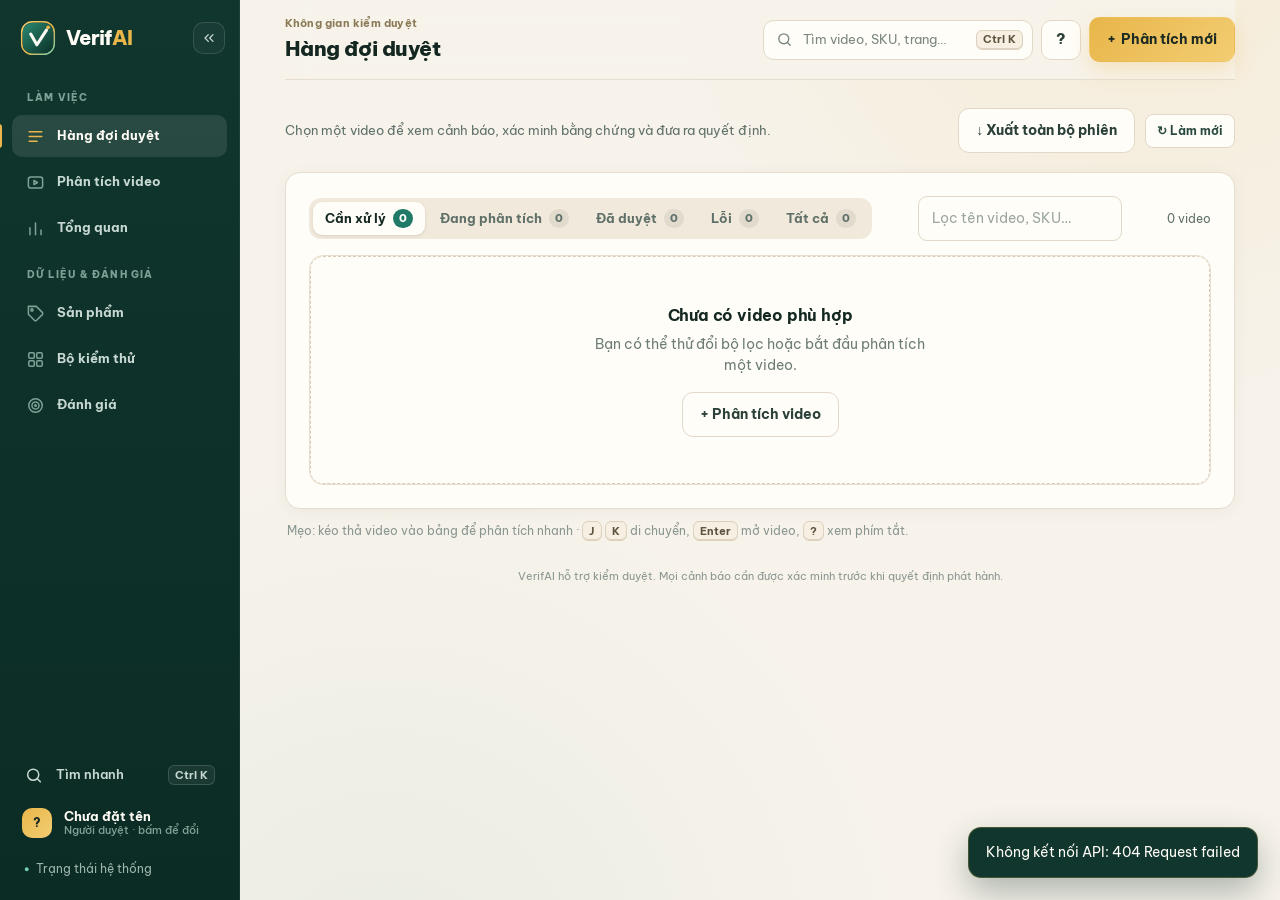
==== commit d710dbf0: "Merge PR #29 (home page and reviewer workspace UX by Vy) into sprint1 Vy's UI is kept as the base: h" ====
--- a/static/index.html
+++ b/static/index.html
@@ -49,7 +49,7 @@
     </div>
     <p class="queue-hint">Mẹo: kéo thả video vào bảng để phân tích nhanh · <kbd>J</kbd> <kbd>K</kbd> di chuyển, <kbd>Enter</kbd> mở video, <kbd>?</kbd> xem phím tắt.</p>
     <div id="jobDetail" class="hidden" aria-live="polite">
-      <div class="review-top"><button type="button" class="button ghost back-btn" onclick="closeReview()" title="Về hàng đợi ( Esc )">← Hàng đợi</button><div class="review-title"><h2 id="jobTitle">Chi tiết video</h2><p id="jobMeta"></p></div><span id="jobBadge"></span><div class="review-nav"><span class="footnote" id="reviewPos"></span><button type="button" class="mini" id="prevJob" onclick="stepJob(-1)" title="Video trước ( K )">‹ Trước</button><button type="button" class="mini" id="nextJob" onclick="stepJob(1)" title="Video sau ( J )">Sau ›</button></div></div>
+      <div class="review-top"><button type="button" class="button ghost back-btn" onclick="closeReview()" title="Về hàng đợi ( Esc )">← Hàng đợi</button><div class="review-title"><h2 id="jobTitle">Chi tiết video</h2><p id="jobMeta"></p><div class="row" id="jobProductControl" style="margin-top:6px"><label for="jobProductSelect" class="footnote">Sản phẩm tham chiếu (SKU)</label><select id="jobProductSelect" class="search" style="max-width:320px" aria-label="Đổi sản phẩm tham chiếu"></select><button type="button" class="mini" id="jobProductApply" onclick="changeJobProduct()">Gắn SKU và phân tích lại</button></div></div><span id="jobBadge"></span><div class="review-nav"><span class="footnote" id="reviewPos"></span><button type="button" class="mini" id="prevJob" onclick="stepJob(-1)" title="Video trước ( K )">‹ Trước</button><button type="button" class="mini" id="nextJob" onclick="stepJob(1)" title="Video sau ( J )">Sau ›</button></div></div>
       <div class="review-layout">
         <div class="panel review-video-panel">
           <div class="review-subhead"><h3>Video</h3><button type="button" class="mini" onclick="exportEvidence()">↓ Xuất bằng chứng</button></div>
@@ -80,7 +80,7 @@
           </details>
           <div class="fprogress" id="findingProgress" aria-live="polite"></div>
           <div id="findings" aria-label="Các cảnh báo AI"></div>
-          <details class="detail-disclosure review-bottom"><summary>Gán nhãn đánh giá <span class="footnote">Dành cho kiểm thử</span></summary><div class="disclosure-body"><div class="field"><label for="truthLabel">Nhãn tham chiếu</label><select id="truthLabel" class="search"><option value="clean">Không lỗi</option><option value="error">Có lỗi</option><option value="uncertain">Chưa chắc chắn</option></select></div><button type="button" class="mini" onclick="addLabel()">Lưu nhãn</button><p class="footnote">Đánh giá chính thức cần hai người gán nhãn độc lập thống nhất.</p></div></details>
+          <details class="detail-disclosure review-bottom" open><summary>Gán nhãn đánh giá <span class="footnote">AI gợi ý, reviewer xác nhận</span></summary><div class="disclosure-body"><div id="labelSuggestion" class="notice" style="margin-bottom:10px">Chưa có gợi ý.</div><div class="row" style="margin-bottom:10px"><button type="button" class="button green" id="acceptSuggestionBtn" onclick="acceptSuggestion()">✓ Chấp nhận gợi ý AI</button></div><div class="field"><label for="truthLabel">Hoặc chọn nhãn khác</label><select id="truthLabel" class="search"><option value="clean">Không lỗi</option><option value="error">Có lỗi</option><option value="uncertain">Chưa chắc chắn</option></select></div><button type="button" class="mini" onclick="addLabel()">Lưu nhãn của reviewer</button><div id="labelHistory" class="footnote" style="margin-top:8px"></div><p class="footnote">Nhãn do reviewer của phiên này xác nhận sau khi xem gợi ý AI; số liệu đánh giá phản ánh mức đồng thuận reviewer với AI, không phải độ chính xác độc lập.</p></div></details>
           <details class="detail-disclosure"><summary>Lịch sử thao tác</summary><div class="disclosure-body"><div class="log" id="audits"></div></div></details>
         </div>
       </div>
@@ -120,10 +120,11 @@
               <div class="confirm-card"><div id="confirmProduct"></div><button type="button" class="mini" data-edit-step="2">Sửa</button></div>
             </div>
             <div id="confirmWarn"></div>
+            <div class="field"><label for="rights">Quyền sử dụng video <span class="analysis-required">*</span></label><select id="rights" required><option value="" selected disabled>Chọn quyền sử dụng...</option><option value="self_created">Tự tạo / sở hữu</option><option value="permission_granted">Đã được cho phép</option><option value="public_review_only">Nguồn công khai, chỉ review nội bộ</option><option value="unknown">Chưa xác minh (không gửi lên Gemini)</option></select><small class="analysis-helper">Khi bật Gemini, video chỉ được gửi lên Google nếu đã khai báo quyền sử dụng.</small></div>
+            <div class="field"><label for="aiGenerated">Video do AI tạo? <span class="analysis-required">*</span></label><select id="aiGenerated" required><option value="" selected disabled>Chọn...</option><option value="yes">Có, video do AI tạo (bắt buộc có nhãn công bố AI)</option><option value="no">Không, video quay thật</option><option value="unknown">Không rõ (bỏ qua kiểm tra nhãn AI)</option></select><small class="analysis-helper">Nếu chọn "Có", hệ thống quét toàn bộ video để tìm nhãn kiểu "Nội dung được tạo bởi AI".</small></div>
           <details class="analysis-optional" id="analysisAdvanced"><summary>Tùy chọn nâng cao <small>Case ID · nguồn video</small></summary><div class="optional-body">
             <div class="field"><label for="uploadCase">Liên kết test case</label><select id="uploadCase" onchange="caseToUpload()"><option value="">Không liên kết</option></select></div>
             <div class="field"><label for="sourceUrl">URL nguồn</label><input id="sourceUrl" type="url" placeholder="https://..."></div>
-            <div class="field"><label for="rights">Quyền sử dụng video</label><select id="rights"><option value="unknown" selected>Chưa xác minh</option><option value="self_created">Tự tạo / sở hữu</option><option value="permission_granted">Đã được cho phép</option><option value="public_review_only">Nguồn công khai — chỉ review nội bộ</option></select></div>
           </div></details>
             <button class="button full" id="uploadBtn" type="submit">Bắt đầu phân tích →</button>
             <div id="uploadProgress" class="hidden" role="status" aria-live="polite"><div class="progress determinate"><i id="uploadBar"></i></div><div class="muted" id="uploadPct">Đang tải video lên...</div></div>
@@ -189,7 +190,7 @@
         <div class="field"><label for="newPrice">Giá tham chiếu (VNĐ)</label><input id="newPrice" name="price" type="number" min="0" placeholder="149000"></div>
         <div class="field"><label for="newClaims">Approved claims (mỗi dòng một claim)</label><textarea id="newClaims" name="claims" placeholder="Thông tin được phép sử dụng"></textarea></div>
         <div class="field"><label for="newBanned">Cụm từ hạn chế (mỗi dòng một cụm)</label><textarea id="newBanned" name="banned" placeholder="Nội dung cần cảnh báo"></textarea></div>
-        <details class="analysis-optional"><summary>Nguồn tham chiếu &amp; xác minh</summary><div class="optional-body">
+        <div class="formgrid"><div class="field"><label for="productCategory">Loại sản phẩm (RULE02)</label><select id="productCategory" name="category"><option value="general">Khác</option><option value="infant_formula">Sữa/sản phẩm thay thế sữa mẹ</option><option value="complementary_food">Thức ăn bổ sung cho trẻ nhỏ</option><option value="feeding_bottle_teat">Bình bú, vú ngậm nhân tạo</option></select><small class="analysis-helper">Dùng cho kiểm tra NĐ 100/2014 Điều 6 (cần pháp chế xác nhận).</small></div><div class="field"><label for="productTargetAge">Độ tuổi khuyến nghị</label><input id="productTargetAge" name="target_age" maxlength="60" placeholder="vd: 0-6 tháng, 1-3 tuổi"></div></div><details class="analysis-optional"><summary>Nguồn tham chiếu &amp; xác minh</summary><div class="optional-body">
           <div class="field"><label for="productReferenceUrl">URL nguồn (nếu có)</label><input id="productReferenceUrl" name="reference_url" type="url" placeholder="https://..."></div>
           <div class="field"><label for="productReferenceNote">Ghi chú nguồn</label><textarea id="productReferenceNote" name="reference_note" placeholder="Nhãn sản phẩm, tài liệu xác minh, ngày đối chiếu..."></textarea></div>
           <div class="field"><label for="productReferenceStatus">Trạng thái tham chiếu</label><select id="productReferenceStatus" name="reference_status"><option value="unverified">Chưa xem xét</option><option value="reviewed">Đã xem xét thủ công (không đồng nghĩa chứng nhận)</option><option value="test_reference_approved">Chuẩn kiểm thử đã xác nhận (không phải xác minh thương mại)</option></select></div>
@@ -257,7 +258,7 @@
 const statusText={queued:'Trong hàng đợi',processing:'Đang phân tích',completed:'Đã phân tích',failed:'Lỗi xử lý'};
 const decisionText={Pass:'Chấp thuận',Regenerate:'Yêu cầu sửa','Needs Review':'Cần kiểm tra'};
 const severityNames={high:'Cao',medium:'Trung bình',low:'Thấp'},flagNames={unreviewed:'Chưa xác minh',confirmed:'Đã xác nhận là lỗi',rejected:'Đã bác bỏ'};
-const findingNames={'VIS-SCREEN':'Hình ảnh cần xem lại','COVERAGE':'Nội dung chưa được kiểm tra','EVIDENCE-LOW':'Chưa đủ bằng chứng','PRICE-MISMATCH':'Giá không khớp','PRICE_MISMATCH':'Giá không khớp'};
+const findingNames={'VIS-SCREEN':'Hình ảnh cần xem lại','COVERAGE':'Nội dung chưa được kiểm tra','EVIDENCE-LOW':'Chưa đủ bằng chứng','PRICE-MISMATCH':'Giá không khớp','PRICE_MISMATCH':'Giá không khớp','PRICE-01':'Sai giá','CLAIM-01':'Claim bị hạn chế','CLAIM-02':'Claim ngoài danh sách duyệt','SKU-01':'Sai thương hiệu/SKU','TEXT-01':'Lỗi chính tả thương hiệu','TEXT-02':'Lỗi chính tả tên sản phẩm','TEXT-03':'Chữ hiển thị vô nghĩa/biến dạng','VARIANT-01':'Sai quy cách/dung tích','VIS-02':'Hình ảnh không nhất quán','VIS-04':'Khung hình bị lật gương','VIS-05':'Hình bị vỡ ô/mờ bất thường','AI-LABEL-01':'Thiếu nhãn nội dung AI','INFANT-01':'Sản phẩm thuộc diện cấm quảng cáo (NĐ 100/2014)','INFANT-02':'So sánh với sữa mẹ/ti mẹ','INFANT-03':'Thiếu độ tuổi khuyến nghị'};
 function tableData(data){
  if(!data.length)return '<div class="work-empty"><h3>Chưa có video phù hợp</h3><p>Bạn có thể thử đổi bộ lọc hoặc bắt đầu phân tích một video.</p><button class="button secondary" onclick="openTab(\'analyze\')">+ Phân tích video</button></div>';
  return `<table><thead><tr><th>Video</th><th>Sản phẩm</th><th>Tiến độ</th><th>AI đề xuất</th><th>Reviewer</th><th></th></tr></thead><tbody>${data.map(j=>`<tr class="rowlink" tabindex="0" data-job="${esc(j.id)}" onclick="showJob('${esc(j.id)}')" onkeydown="if(event.key==='Enter'){event.preventDefault();showJob('${esc(j.id)}')}"><td><b class="truncate" style="display:block">${esc(j.filename)}</b><small class="muted">${esc(j.created_at?.slice(0,16).replace('T',' '))}</small></td><td><b>${esc(j.sku)}</b><br><small class="muted">${esc(j.product_name)}</small></td><td><span class="pill ${esc(j.status)}">${esc(statusText[j.status]||j.status)}</span></td><td><span class="pill ${esc(j.ai_recommendation?.decision||'')}">${esc(j.ai_recommendation?(j.ai_recommendation.reference_scope==='test'&&j.ai_recommendation.decision==='Pass'
@@ -321,7 +322,7 @@
  form.elements.claims.value=p.claims.join('\n');form.elements.banned.value=p.banned.join('\n');
  form.elements.reference_url.value=p.reference_url||'';
  form.elements.reference_note.value=p.reference_note||'';
- form.elements.reference_status.value=p.reference_status||'unverified';
+ form.elements.reference_status.value=p.reference_status||'unverified';form.elements.category.value=p.category||'general';form.elements.target_age.value=p.target_age||'';
  $('newProductDetails').open=true;
  $('productSaveButton').textContent='Lưu thay đổi';
  $('productCancelButton').classList.remove('hidden');
@@ -341,7 +342,7 @@
  claims:String(f.get('claims')).split('\n').map(x=>x.trim()).filter(Boolean),
  banned:String(f.get('banned')).split('\n').map(x=>x.trim()).filter(Boolean),
  reference_url:String(f.get('reference_url')||''),reference_note:String(f.get('reference_note')||''),
- reference_status:String(f.get('reference_status')||'unverified')};
+ reference_status:String(f.get('reference_status')||'unverified'),category:String(f.get('category')||'general'),target_age:String(f.get('target_age')||'').trim()};
  const p=editingProductId?products.find(item=>item.id===editingProductId):null;
  if(editingProductId&&!p)return toast('Sản phẩm không còn trong danh sách; hãy tải lại');
  const button=$('productSaveButton');button.disabled=true;let savedId=p?p.id:null;
@@ -359,8 +360,8 @@
 $('videoFile').onchange=e=>{$('fileLabel').textContent=e.target.files?.[0]?.name||'Chọn hoặc kéo thả video vào đây'};['dragenter','dragover'].forEach(ev=>$('dropzone').addEventListener(ev,e=>{e.preventDefault();$('dropzone').classList.add('drag')}));['dragleave','drop'].forEach(ev=>$('dropzone').addEventListener(ev,e=>{e.preventDefault();$('dropzone').classList.remove('drag')}));$('dropzone').addEventListener('drop',e=>{let files=e.dataTransfer.files;if(files?.length){$('videoFile').files=files;$('fileLabel').textContent=files[0].name}});
 $('uploadForm').onsubmit=async e=>{
  e.preventDefault();const file=$('videoFile').files[0],pid=$('uploadProduct').value;
- if(!file||!pid)return toast('Cần chọn video và product truth');if(file.size>150*1024*1024)return toast('Video quá lớn');
- const form=new FormData();form.append('file',file);form.append('product_id',pid);form.append('case_code',$('uploadCase').value);form.append('source_url',$('sourceUrl').value);form.append('rights',$('rights').value);
+ if(!file||!pid)return toast('Cần chọn video và product truth');if(!$('rights').value){$('rights').focus();return toast('Chọn quyền sử dụng video')}if(!$('aiGenerated').value){$('aiGenerated').focus();return toast('Chọn video có do AI tạo hay không')}if(file.size>150*1024*1024)return toast('Video quá lớn');
+ const form=new FormData();form.append('file',file);form.append('product_id',pid);form.append('case_code',$('uploadCase').value);form.append('source_url',$('sourceUrl').value);form.append('rights',$('rights').value);form.append('ai_generated',$('aiGenerated').value);
  $('uploadBtn').disabled=true;$('wBack').disabled=true;$('uploadProgress').classList.remove('hidden');setUploadProgress(0);
  try{
   const j=await new Promise((resolve,reject)=>{const x=new XMLHttpRequest();x.open('POST','/api/jobs');
@@ -472,7 +473,7 @@
  }).join('');
 }
 async function loadJob(jid){
- const d=await api('/api/jobs/'+jid);currentJob=d;
+ const d=await api('/api/jobs/'+jid);currentJob=d;renderLabelSuggestion(d);renderJobProduct(d);
  $('jobDetail').classList.remove('hidden');$('jobTitle').textContent=d.filename;
  $('jobBadge').innerHTML=`<span class="pill ${esc(d.status)}">${esc(statusText[d.status]||d.status)}</span>`+(d.review_decision?`<span class="pill ${esc(d.review_decision)}">Đã duyệt: ${esc(decisionText[d.review_decision]||d.review_decision)}${d.reviewer?' · '+esc(d.reviewer):''}</span>`:'');
  $('jobMeta').textContent=`${d.product.sku} · ${d.product.name} · ${d.details.duration||'—'}s · Mã ${d.id}`;
@@ -480,7 +481,7 @@
  const c=d.details.coverage||{},n=d.details.normalization||{},v=d.details.visual||{},vlm=d.details.vlm||{},t=d.details.timings||{};
  const pq=d.details.perception_quality||{},oq=pq.ocr||{},aq=pq.asr||{};
  renderVerification(d);
- $('coverage').innerHTML=d.status==='failed'?`<b>Lỗi:</b> ${esc(d.details.error)}`:d.status!=='completed'?esc(progressText(d)):`<b>Pipeline coverage</b><div class="coverage-row"><span class="pill">OCR: ${esc(c.ocr||'—')}</span><span class="pill">ASR: ${esc(c.asr||'—')}</span><span class="pill">VLM: ${esc(c.vlm||'—')}</span><span class="pill">Visual: ${esc(c.visual||'—')}</span></div><div class="footnote" style="margin-top:8px">${n.raw_count??'—'} raw → ${n.canonical_count??'—'} canonical (${n.merged_count??0} merged) · ${v.same_shot_pairs??0} same-shot pairs · ${v.change_candidates??0} temporal candidates · ${vlm.calls_succeeded??0} VLM calls · ${esc(d.details.elapsed_seconds)}s</div><div class="footnote" style="margin-top:7px">Sampling: ${t.sampling_seconds??'—'}s · OCR: ${t.ocr_seconds??'—'}s (${t.ocr_frames??'—'} frames) · ASR: ${t.asr_seconds??'—'}s · VLM: ${t.vlm_seconds??'—'}s</div>${pq.sampling_version?`<div class="footnote" style="margin-top:7px">OCR: ${oq.successful_frames??0}/${oq.attempted_frames??0} frame chạy thành công · ${oq.text_lines??0} dòng chữ · ${oq.empty_frames??0} frame không có chữ · ${oq.failed_frames??0} frame lỗi · ASR: ${aq.segments??0} đoạn lời nói. OCR sampling: ${esc(pq.ocr_sampling_mode||'—')}</div>`:''}${vlm.errors?.length?`<div class="footnote" style="color:#9a4a1c;margin-top:6px">VLM errors: ${esc(vlm.errors.join(' | '))}</div>`:''}<div class="footnote" style="margin-top:5px">VLM là cảnh báo cần xác minh, confidence chưa hiệu chuẩn. Không có ảnh SKU reference. C2PA chưa tích hợp.</div>`;
+ $('coverage').innerHTML=d.status==='failed'?`<b>Lỗi:</b> ${esc(d.details.error)}`:d.status!=='completed'?esc(progressText(d)):`<b>Pipeline coverage</b><div class="coverage-row"><span class="pill">OCR: ${esc(c.ocr||'—')}</span><span class="pill">ASR: ${esc(c.asr||'—')}</span><span class="pill">VLM: ${esc(c.vlm||'—')}</span><span class="pill">Visual: ${esc(c.visual||'—')}</span></div><div class="footnote" style="margin-top:8px">${n.raw_count??'—'} raw → ${n.canonical_count??'—'} canonical (${n.merged_count??0} merged) · ${v.same_shot_pairs??0} same-shot pairs · ${v.change_candidates??0} temporal candidates · ${vlm.calls_succeeded??0} VLM calls · ${esc(d.details.elapsed_seconds)}s</div><div class="footnote" style="margin-top:7px">Sampling: ${t.sampling_seconds??'—'}s · OCR: ${t.ocr_seconds??'—'}s (${t.ocr_frames??'—'} frames) · ASR: ${t.asr_seconds??'—'}s · VLM: ${t.vlm_seconds??'—'}s</div>${pq.sampling_version?`<div class="footnote" style="margin-top:7px">OCR: ${oq.successful_frames??0}/${oq.attempted_frames??0} frame chạy thành công · ${oq.text_lines??0} dòng chữ · ${oq.empty_frames??0} frame không có chữ · ${oq.failed_frames??0} frame lỗi · ASR: ${aq.audio_stream===false?'video không có âm thanh':`${aq.segments??0} đoạn lời nói`}. OCR sampling: ${esc(pq.ocr_sampling_mode||'—')}</div>`:''}${vlm.errors?.length?`<div class="footnote" style="color:#9a4a1c;margin-top:6px">VLM errors: ${esc(vlm.errors.join(' | '))}</div>`:''}<div class="footnote" style="margin-top:5px">VLM là cảnh báo cần xác minh, confidence chưa hiệu chuẩn. Không có ảnh SKU reference. C2PA chưa tích hợp.</div>`;
  const mode=vlm.input_mode||'frames';
  const nativeVideo=(d.status==='completed'&&mode==='video');
  $('geminiVideoTimeline').hidden=!nativeVideo;
@@ -505,7 +506,7 @@
   ?'<p class="notice">Product Truth đã được cập nhật sau lần phân tích này. Chạy phân tích lại để sử dụng dữ liệu mới, và lưu lại quyết định trước đó nếu cần.</p>'
   :!['reviewed','test_reference_approved'].includes(truth.reference_status)
    ?'<p class="notice">Nguồn Product Truth chưa được xem xét; reviewer cần xác minh tham chiếu trước khi chấp thuận.</p>':'';
- $('findings').innerHTML=truthAlert+caution+(d.status!=='completed'?'<div class="empty">'+esc(progressText(d))+'</div>':d.findings.length?d.findings.map(f=>`<div class="finding f-${esc(f.flag_review)}" id="finding-${Number(f.id)}"><header><span><span class="pill ${esc(f.severity)}">${esc(severityNames[f.severity]||f.severity)}</span> <b>${esc(findingNames[f.code]||f.code)}</b></span><button class="mini" onclick="seek(${Number(f.timestamp)})">▶ ${Number(f.timestamp).toFixed(1)}s</button></header><p>${esc(f.detail)}</p><div class="row"><span class="footnote">${esc(f.source||'rule')}${f.confidence!==null&&f.confidence!==undefined?' · độ tin cậy (chưa hiệu chỉnh) '+Math.round(f.confidence*100)+'%':''}</span>${f.evidence_id?`<button class="mini" onclick="jumpEvidence(${Number(f.evidence_id)})">↗ Bằng chứng #${Number(f.evidence_id)}</button>`:''}</div><div class="row fverdict-row"><div class="fverdict" role="group" aria-label="Xác minh cảnh báo"><button type="button" class="yes" aria-pressed="${f.flag_review==='confirmed'}" onclick="flag(${f.id},'${f.flag_review==='confirmed'?'unreviewed':'confirmed'}')">✓ Đúng là lỗi</button><button type="button" class="no" aria-pressed="${f.flag_review==='rejected'}" onclick="flag(${f.id},'${f.flag_review==='rejected'?'unreviewed':'rejected'}')">✕ Không phải lỗi</button></div><span class="fstate">${esc(flagNames[f.flag_review]||f.flag_review)}</span></div></div>`).join(''):'<div class="notice">Không có cảnh báo trên những module đã chạy; các nhóm lỗi chưa được kiểm tra vẫn yêu cầu reviewer.</div>');
+ $('findings').innerHTML=truthAlert+caution+(d.status!=='completed'?'<div class="empty">'+esc(progressText(d))+'</div>':d.findings.length?d.findings.map(f=>`<div class="finding f-${esc(f.flag_review)}" id="finding-${Number(f.id)}"><header><span><span class="pill ${esc(f.severity)}">${esc(severityNames[f.severity]||f.severity)}</span> <b>${esc(findingNames[f.code]||f.code)}</b></span><button class="mini" onclick="seek(${Number(f.timestamp)})">▶ ${Number(f.timestamp).toFixed(1)}s</button></header><p>${esc(f.detail)}</p>${f.rule?`<div class="footnote" style="margin:-2px 0 6px"><span class="pill">${esc(f.rule.rule_id)}</span> Ưu tiên: <b>${esc(f.rule.review_priority)}</b> · Căn cứ: ${esc(f.rule.legal_basis)}${f.rule.legal_note?' · Lưu ý: '+esc(f.rule.legal_note):''} · <i>cần pháp chế xác nhận</i></div>`:''}<div class="row"><span class="footnote">${esc(f.source||'rule')}${f.confidence!==null&&f.confidence!==undefined?' · độ tin cậy (chưa hiệu chỉnh) '+Math.round(f.confidence*100)+'%':''}</span>${f.evidence_id?`<button class="mini" onclick="jumpEvidence(${Number(f.evidence_id)})">↗ Bằng chứng #${Number(f.evidence_id)}</button>`:''}</div><div class="row fverdict-row"><div class="fverdict" role="group" aria-label="Xác minh cảnh báo"><button type="button" class="yes" aria-pressed="${f.flag_review==='confirmed'}" onclick="flag(${f.id},'${f.flag_review==='confirmed'?'unreviewed':'confirmed'}')">✓ Đúng là lỗi</button><button type="button" class="no" aria-pressed="${f.flag_review==='rejected'}" onclick="flag(${f.id},'${f.flag_review==='rejected'?'unreviewed':'rejected'}')">✕ Không phải lỗi</button></div><span class="fstate">${esc(flagNames[f.flag_review]||f.flag_review)}</span></div></div>`).join(''):'<div class="notice">Không có cảnh báo trên những module đã chạy; các nhóm lỗi chưa được kiểm tra vẫn yêu cầu reviewer.</div>');
  $('audits').innerHTML=d.audits.map(a=>`<div>${esc(a.created_at.slice(11,19))} · ${esc(a.actor)} · ${esc(a.action)}</div>`).join('')||'Chưa có log';
  if(!$('reviewer').value.trim())$('reviewer').value=currentReviewerName();if(d.review_note&&!$('reviewNote').value)$('reviewNote').value=d.review_note;
  syncNoteIndicator();renderFindingTrack(d);renderFindingProgress(d);updateReviewNav();
@@ -570,7 +571,13 @@
  }
  catch(e){toast(e.message)}
 }
-async function addLabel(){if(!selected)return;const annotator=ensureReviewer(()=>addLabel());if(!annotator)return;try{await post(`/api/jobs/${selected}/labels`,{annotator,label:$('truthLabel').value});toast('Đã lưu ground truth label');await loadJob(selected);await refreshAll()}catch(e){toast(e.message)}}
+function renderJobProduct(d){const sel=$('jobProductSelect'),busy=['queued','processing'].includes(d.status);sel.innerHTML=products.map(p=>`<option value="${esc(p.id)}"${p.id===d.product_id?' selected':''}>${esc(p.sku)} · ${esc(p.name)}</option>`).join('');sel.disabled=busy;$('jobProductApply').disabled=busy}
+async function changeJobProduct(){if(!selected||!currentJob)return;const pid=$('jobProductSelect').value;if(pid===currentJob.product_id)return toast('Video đã gắn sản phẩm này');const p=products.find(x=>x.id===pid);if(!confirm(`Gắn video với ${p?p.sku:'sản phẩm đã chọn'} và phân tích lại? Cảnh báo và quyết định reviewer hiện tại sẽ được đặt lại (audit log vẫn giữ). Video không cần tải lên lại.`))return;try{const actor=$('reviewer').value.trim()||'reviewer';await post(`/api/jobs/${selected}/product`,{product_id:pid,actor});toast('Đã gắn SKU mới, đang phân tích lại');await refreshAll();await loadJob(selected)}catch(e){toast(e.message)}}
+const LABEL_NAMES={clean:'Không lỗi',error:'Có lỗi',uncertain:'Chưa chắc chắn'};
+function renderLabelSuggestion(d){const s=d.label_suggestion,box=$('labelSuggestion'),btn=$('acceptSuggestionBtn');if(!s){box.textContent=d.status==='completed'?'Chưa có gợi ý.':'AI sẽ gợi ý nhãn sau khi phân tích xong.';btn.disabled=true}else{btn.disabled=false;$('truthLabel').value=s.label;box.innerHTML=`<b>AI gợi ý: ${esc(LABEL_NAMES[s.label]||s.label)}</b> <span class="pill">${s.strength==='strong'?'chắc chắn':'cần xác minh'}</span> <span class="pill ${esc(s.decision)}">${esc(s.decision)}</span>`+(s.error_types?.length?`<div style="margin-top:6px">Loại lỗi: ${s.error_types.map(t=>`<span class="pill high">${esc(t)}</span>`).join(' ')}</div>`:'')+`<div class="footnote" style="margin-top:6px">${esc(s.reason)}</div>`}$('labelHistory').innerHTML=(d.labels||[]).map(l=>`${esc(l.annotator)}: <b>${esc(LABEL_NAMES[l.label]||l.label)}</b> (${l.label_source==='accepted_ai_suggestion'?'chấp nhận gợi ý AI':l.label_source==='reviewer_override'?'reviewer sửa gợi ý':'reviewer'})`).join('<br>')}
+async function saveLabel(label,types){if(!selected)return;const annotator=ensureReviewer(()=>saveLabel(label,types));if(!annotator)return;try{const r=await post(`/api/jobs/${selected}/labels`,{annotator,label,error_types:types||[]});toast(r.label_source==='accepted_ai_suggestion'?'Đã chấp nhận gợi ý AI':'Đã lưu nhãn của reviewer');await loadJob(selected);await refreshAll()}catch(e){toast(e.message)}}
+function acceptSuggestion(){const s=currentJob?.label_suggestion;if(!s)return toast('Chưa có gợi ý AI');saveLabel(s.label,s.error_types)}
+function addLabel(){const s=currentJob?.label_suggestion,l=$('truthLabel').value;saveLabel(l,s&&s.label===l?s.error_types:[])}
 api('/api/health').then(h=>{$('health').textContent=`OCR ${h.ocr?'ready':'optional'} · ASR ${h.asr?'ready':'optional'} · VLM ${h.vlm?.ready?'ready':h.vlm?.enabled?'unavailable':'disabled'} · ${h.vlm?.model||''}`}).catch(()=>{$('health').textContent='Backend chưa kết nối'});refreshAll();
 
 // Sprint-2 dataset: source scenarios, simulated predictions and actual runs are separated.
--- a/static/theme.css
+++ b/static/theme.css
@@ -147,3 +147,21 @@
 .vf-enter body::after{content:"";position:fixed;inset:0;z-index:9999;pointer-events:none;background:#08231d;animation:vf-curtain .7s cubic-bezier(.77,0,.18,1) .05s both}
 @keyframes vf-curtain{from{clip-path:inset(0 0 0 0)}to{clip-path:inset(0 0 100% 0)}}
 @media(prefers-reduced-motion:reduce){.vf-enter body::after{display:none}}
+
+/* ---------- Fixes kept from the 04/11 theme pass ---------- */
+/* "Needs Review" renders as two classes (Needs, Review); the escaped-space selector never matched. */
+.pill.Needs.Review{background:#fff0c9;color:#895a00}
+/* Links styled as buttons must not be underlined. */
+a.button,a.button:hover,a.mini{text-decoration:none}
+/* Hash navigation must not hide section titles under the sticky header. */
+.section{scroll-margin-top:110px}
+#jobDetail{scroll-margin-top:100px}
+/* Rule basis line on finding cards (RULE01-10). */
+.finding .rule-line{color:#6d7c75}
+/* SKU change control in the review header: one compact line. */
+.review-top{align-items:flex-start}
+#jobProductControl{flex-wrap:nowrap;align-items:center;gap:8px}
+#jobProductControl label{white-space:nowrap}
+#jobProductSelect{max-width:240px;padding:6px 10px;min-height:0}
+#jobProductApply{white-space:nowrap}
+@media(max-width:700px){#jobProductControl{flex-wrap:wrap}}
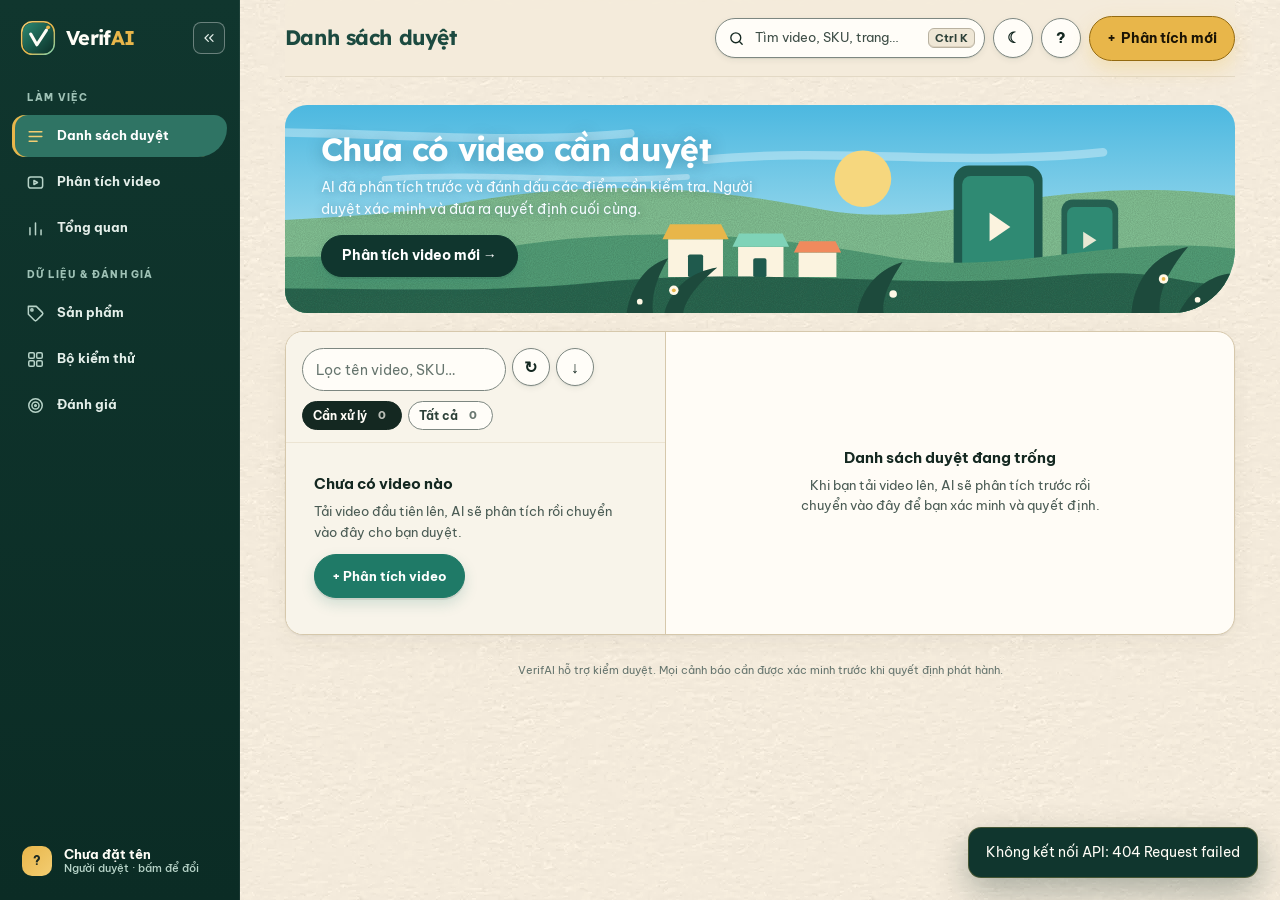
==== commit f40bc103: "feat(ui): art-direction redesign of home page and reviewer workspace - Home: painted landscape hero " ====
--- a/static/index.html
+++ b/static/index.html
@@ -1,4 +1,4 @@
-<!doctype html><html lang="vi"><head><meta charset="UTF-8"><meta name="viewport" content="width=device-width,initial-scale=1"><title>VerifAI — Video Trust Workspace</title><style>
+<!doctype html><html lang="vi"><head><meta charset="UTF-8"><meta name="viewport" content="width=device-width,initial-scale=1"><title>VerifAI · Kiểm duyệt video</title><style>
 :root{--bg:#f4f7fb;--ink:#15263c;--muted:#53677f;--line:#dbe5f0;--card:#fff;--primary:#385ce2;--aqua:#13a5a6;--violet:#775ce9;--pale:#edf2ff;--shadow:0 18px 60px rgba(21,40,80,.07)}*{box-sizing:border-box}html{scroll-behavior:smooth}body{margin:0;font:14px/1.55 "Be Vietnam Pro",Inter,ui-sans-serif,-apple-system,BlinkMacSystemFont,"Segoe UI",sans-serif;color:var(--ink);background:radial-gradient(circle at 80% -5%,#e7ecff 0,transparent 30%),var(--bg)}button,input,select,textarea{font:inherit}button{cursor:pointer}button:disabled{opacity:.45;cursor:not-allowed}.app{display:grid;grid-template-columns:238px minmax(0,1fr);min-height:100vh}.side{background:#fff;border-right:1px solid var(--line);padding:27px 17px;position:sticky;top:0;height:100vh;display:flex;flex-direction:column;gap:27px}.brand{display:flex;align-items:center;gap:11px;padding:0 13px;font-weight:800;letter-spacing:-.6px;font-size:23px}.brandmark{height:36px;width:36px;border-radius:13px;background:linear-gradient(135deg,#4c75f1,#7961db 70%,#35b4b4);color:#fff;display:grid;place-items:center;box-shadow:0 9px 20px #6071da40}.muted{color:var(--muted)}.nav{display:flex;flex-direction:column;gap:6px}.nav button{width:100%;text-align:left;padding:12px 15px;border:0;border-radius:12px;background:transparent;color:#435673;font-weight:650}.nav button.active{background:#ebefff;color:#314fc4}.nav button:hover:not(.active){background:#f4f6fa}.sidefoot{margin-top:auto;padding:15px;background:#f4f7ff;border:1px solid #e2eaff;border-radius:14px;color:#51617b;font-size:12px}.main{max-width:1550px;width:100%;padding:36px clamp(20px,4vw,66px) 70px;margin:auto}.topline{display:flex;align-items:center;justify-content:space-between;gap:10px}.eyebrow{font-size:11px;font-weight:850;letter-spacing:1.9px;text-transform:uppercase;color:#526de2}.tag{display:inline-flex;align-items:center;gap:7px;border-radius:99px;background:#e8f7f4;color:#167969;padding:7px 12px;font-size:12px;font-weight:720}.dot{width:7px;height:7px;border-radius:50%;background:#2ab699}.hero{display:grid;grid-template-columns:1.2fr .8fr;gap:18px;margin:28px 0 23px}.hero-copy{padding:35px 37px;border-radius:27px;background:linear-gradient(115deg,#263979,#415ce1 56%,#6f73e6);color:#fff;position:relative;overflow:hidden;min-height:243px}.hero-copy:after{content:"";position:absolute;width:270px;height:270px;border:1px solid #ffffff43;border-radius:50%;right:-75px;top:-72px;box-shadow:0 0 0 45px #ffffff0c,0 0 0 100px #ffffff0c}.hero-copy .eyebrow{color:#bddeff}.hero h1{font-size:clamp(27px,3vw,41px);line-height:1.12;letter-spacing:-1.5px;margin:12px 0}.hero-copy p{color:#e2e9ff;max-width:450px;margin:0}.hero-viz{background:linear-gradient(148deg,#e9edff,#fdfdff 65%,#eaf7f6);border:1px solid #dce5ff;border-radius:27px;padding:24px;display:grid;align-content:center;gap:15px}.signal{background:white;border:1px solid #e0e6f3;border-radius:15px;padding:15px;box-shadow:0 10px 30px #566ab21b;display:flex;align-items:center;gap:12px;transform:translateX(0);animation:up .75s ease both}.signal:nth-child(2){margin-left:24px;animation-delay:.12s}.signal:nth-child(3){margin-left:48px;animation-delay:.24s}.bubble{width:37px;height:37px;border-radius:12px;display:grid;place-items:center;background:#e8edff;color:#4d5fe1;font-size:19px}.signal b{display:block;font-size:13px}.signal small{color:#74829b}.stats{display:grid;grid-template-columns:repeat(4,minmax(0,1fr));gap:14px;margin-bottom:25px}.stat{background:#fff;border:1px solid #e2e8f3;box-shadow:var(--shadow);padding:20px 21px;border-radius:18px}.stat strong{display:block;font-size:30px;letter-spacing:-1px}.stat small{font-weight:600;color:var(--muted)}.section{display:none;animation:fade .32s ease}.section.active{display:block}.sectionhead{display:flex;justify-content:space-between;align-items:center;gap:16px;margin:6px 0 16px}.sectionhead h2{font-size:24px;letter-spacing:-.8px;margin:0}.sectionhead p{color:var(--muted);margin:4px 0 0}.panel{background:#fff;border:1px solid #e2e9f1;border-radius:20px;padding:24px;box-shadow:var(--shadow);min-width:0}.grid2{display:grid;grid-template-columns:1fr 1fr;gap:18px}.gridUpload{display:grid;grid-template-columns:.95fr 1.05fr;gap:18px}.formgrid{display:grid;grid-template-columns:1fr 1fr;gap:12px}.field{display:flex;flex-direction:column;gap:6px;margin-bottom:13px}.field label{font-size:12px;font-weight:750;color:#344763}.field input,.field textarea,.field select,.search{width:100%;background:#f8faff;border:1px solid #dbe4ef;border-radius:11px;padding:11px 13px;color:#1b2e47;outline:none}.field input:focus,.field textarea:focus,.field select:focus,.search:focus{border-color:#5979e6;box-shadow:0 0 0 3px #5b7af01a}.field textarea{min-height:70px;resize:vertical}.button{padding:11px 17px;border-radius:11px;border:1px solid transparent;background:#405fe0;color:#fff;font-weight:720;display:inline-flex;align-items:center;justify-content:center;gap:8px}.button:hover{filter:brightness(1.06)}.button.secondary{background:#f1f4fe;border-color:#dce4ff;color:#3551c0}.button.ghost{background:#fff;color:#3d5478;border-color:#dce3ee}.button.green{background:#178f80}.button.full{width:100%}.dropzone{border:2px dashed #b8c8e6;border-radius:17px;min-height:171px;padding:22px;text-align:center;background:linear-gradient(145deg,#f5f7ff,#fcfdff);display:grid;place-items:center;gap:7px;cursor:pointer;transition:.2s}.dropzone:hover,.dropzone.drag{border-color:#6378e8;background:#f0f3ff}.dropzone strong{font-size:15px}.dropzone small{color:var(--muted)}.dropzone input{display:none}.tablewrap{overflow:auto;max-height:470px;border-radius:14px;border:1px solid #e4eaf2}table{border-collapse:collapse;width:100%;min-width:700px}th,td{text-align:left;padding:14px 15px;border-bottom:1px solid #e9edf4;vertical-align:middle}th{position:sticky;top:0;background:#f8faff;font-size:11px;text-transform:uppercase;letter-spacing:1px;color:#65758f;z-index:1}td{font-weight:530}tr:last-child td{border-bottom:0}tr:hover td{background:#fafbff}.pill{display:inline-flex;padding:4px 9px;border-radius:30px;font-size:11px;font-weight:750;white-space:nowrap;background:#ecf1ff;color:#4458ae}.pill.high{background:#fdf0df;color:#9a5d12}.pill.medium{background:#fff7dc;color:#846414}.pill.low{background:#e9f5ff;color:#276c9c}.pill.Pass{background:#e8f7f0;color:#1b8057}.pill.Regenerate{background:#fff0e5;color:#ae6621}.pill.completed{background:#e9f7f1;color:#257b62}.pill.failed{background:#fff0e5;color:#a45c18}.pill.queued,.pill.processing{background:#eaf0ff;color:#4763b3}.split{display:grid;grid-template-columns:minmax(300px,1.1fr) minmax(300px,.9fr);gap:18px}.videopane{background:#15233c;border-radius:15px;overflow:hidden;min-height:240px;display:flex;align-items:center;justify-content:center;color:#c0cbe4}.videopane video{width:100%;max-height:490px;display:block}.finding{padding:12px 13px;border:1px solid #e4eaf4;border-radius:13px;margin-bottom:9px;background:#fff;transition:.2s}.finding:hover{background:#f9fbff;transform:translateY(-1px)}.finding header{display:flex;justify-content:space-between;align-items:center;gap:9px}.finding p{margin:8px 0;font-size:13px;color:#435775}.mini{border:1px solid #dee7f1;background:#f7f9fe;border-radius:8px;padding:6px 10px;color:#304b83;font-weight:650}.empty{padding:35px 20px;text-align:center;color:#657891}.empty .emoji{font-size:33px}.log{background:#f7f9fe;border:1px solid #e1e8f2;border-radius:12px;padding:12px;max-height:185px;overflow:auto;font:12px/1.8 ui-monospace,SFMono-Regular,monospace;color:#49607c}.progress{height:7px;background:#e8eeff;border-radius:99px;overflow:hidden;margin:15px 0}.progress i{display:block;height:100%;width:45%;background:linear-gradient(90deg,#5670ed,#31bab1);border-radius:99px;animation:progress 1.4s ease-in-out infinite alternate}.notice{padding:13px 15px;border:1px solid #dce7ff;background:#f1f5ff;color:#345184;border-radius:12px;font-size:13px}.row{display:flex;gap:10px;align-items:center;flex-wrap:wrap}.space{justify-content:space-between}.truncate{white-space:nowrap;overflow:hidden;text-overflow:ellipsis;max-width:260px}.framegrid{display:flex;gap:9px;overflow:auto;padding:8px 0}.framegrid img{height:90px;border-radius:10px;border:1px solid #dbe2eb;cursor:pointer}.framegrid img:hover{outline:2px solid #5b71e0}.hidden{display:none!important}.right{text-align:right}.footnote{font-size:12px;color:#667a91}.toasts{position:fixed;bottom:22px;right:22px;z-index:10}.toast{max-width:390px;padding:14px 17px;color:#fff;background:#223856;border-radius:13px;box-shadow:0 15px 40px #1427453b;margin-top:8px}.loader{display:inline-block;width:12px;height:12px;border:2px solid #99aff6;border-top-color:#fff;border-radius:50%;animation:spin .8s linear infinite}@keyframes spin{to{transform:rotate(360deg)}}@keyframes fade{from{opacity:0;transform:translateY(9px)}to{opacity:1;transform:translateY(0)}}@keyframes up{from{opacity:0;transform:translateY(20px)}to{opacity:1;transform:translateY(0)}}@keyframes progress{to{transform:translateX(115%);width:65%}}@media(max-width:1100px){.hero{grid-template-columns:1fr}.hero-viz{grid-template-columns:repeat(3,1fr)}.signal:nth-child(n){margin-left:0}.split,.gridUpload{grid-template-columns:1fr}}@media(max-width:760px){.app{display:block}.side{position:static;height:auto;padding:16px;gap:12px}.sidefoot{display:none}.nav{flex-direction:row;overflow:auto}.nav button{white-space:nowrap;width:auto}.main{padding:20px 16px 45px}.hero-copy{padding:25px}.hero-viz{display:none}.stats{grid-template-columns:repeat(2,1fr)}.grid2,.formgrid{grid-template-columns:1fr}.sectionhead{align-items:flex-start;flex-direction:column}}
 .evidence-list{display:grid;gap:9px;max-height:470px;overflow:auto;padding:3px}.evidence-card{border:1px solid #e0e8f4;border-radius:12px;padding:12px;background:#fafcff}.evidence-card:target,.evidence-card.highlight{outline:2px solid #6276e6;background:#eef2ff}.evidence-card .meta{color:#6a7a92;font-size:11px;margin-top:7px}.evidence-card .imgs{display:flex;gap:7px;margin-top:9px}.evidence-card .imgs img{height:80px;max-width:46%;object-fit:contain;border-radius:8px;border:1px solid #dbe2ef;cursor:pointer}.evidence-card p{margin:8px 0 0;overflow-wrap:anywhere}.evidence-card .pill{font-size:10px}.coverage-row{display:flex;gap:8px;flex-wrap:wrap;margin-top:7px}.evidence-list .empty{padding:14px}@media(max-width:760px){.evidence-list{max-height:380px}}
 
@@ -13,12 +13,13 @@
 .analysis-optional .optional-body{padding:0 14px 5px;border-top:1px solid #e9edf6}
 .analysis-optional .optional-body .field:first-child{margin-top:12px}
 .analysis-optional .optional-body .field:last-child{margin-bottom:9px}
-</style><link rel="preconnect" href="https://fonts.googleapis.com"><link rel="preconnect" href="https://fonts.gstatic.com" crossorigin><link href="https://fonts.googleapis.com/css2?family=Be+Vietnam+Pro:wght@400;500;600;700;800&display=swap" rel="stylesheet"><link rel="icon" href="data:image/svg+xml,%3Csvg xmlns=%27http://www.w3.org/2000/svg%27 viewBox=%270 0 64 64%27%3E%3Crect x=%274%27 y=%274%27 width=%2756%27 height=%2756%27 rx=%2718%27 fill=%27%231f7a67%27 stroke=%27%23e8b64a%27 stroke-width=%273%27/%3E%3Cpath d=%27M19 25 L30 44 L47 18%27 fill=%27none%27 stroke=%27%23fffdf6%27 stroke-width=%276%27 stroke-linecap=%27round%27 stroke-linejoin=%27round%27/%3E%3C/svg%3E"><link rel="stylesheet" href="/static/workspace.css"><link rel="stylesheet" href="/static/theme.css"><link rel="stylesheet" href="/static/ux.css"><meta name="theme-color" content="#10362e"><script>try{if(localStorage.getItem('vfSide')==='collapsed')document.documentElement.classList.add('side-collapsed')}catch(e){}try{if(sessionStorage.getItem('vfEnter')){sessionStorage.removeItem('vfEnter');document.documentElement.classList.add('vf-enter')}}catch(e){}</script></head><body><div class="app">
+</style><link rel="preconnect" href="https://fonts.googleapis.com"><link rel="preconnect" href="https://fonts.gstatic.com" crossorigin><link href="https://fonts.googleapis.com/css2?family=Be+Vietnam+Pro:wght@400;500;600;700;800&family=Lexend:wght@500;600;700&display=swap" rel="stylesheet"><link rel="icon" href="data:image/svg+xml,%3Csvg xmlns=%27http://www.w3.org/2000/svg%27 viewBox=%270 0 64 64%27%3E%3Crect x=%274%27 y=%274%27 width=%2756%27 height=%2756%27 rx=%2718%27 fill=%27%231f7a67%27 stroke=%27%23e8b64a%27 stroke-width=%273%27/%3E%3Cpath d=%27M19 25 L30 44 L47 18%27 fill=%27none%27 stroke=%27%23fffdf6%27 stroke-width=%276%27 stroke-linecap=%27round%27 stroke-linejoin=%27round%27/%3E%3C/svg%3E"><link rel="stylesheet" href="/static/workspace.css"><link rel="stylesheet" href="/static/theme.css"><link rel="stylesheet" href="/static/ux.css">
+<link rel="stylesheet" href="/static/art.css"><meta name="theme-color" content="#10362e"><script>try{if(localStorage.getItem('vfTheme')==='dark')document.documentElement.dataset.theme='dark'}catch(e){}try{if(localStorage.getItem('vfSide')==='collapsed')document.documentElement.classList.add('side-collapsed')}catch(e){}try{if(sessionStorage.getItem('vfEnter')){sessionStorage.removeItem('vfEnter');document.documentElement.classList.add('vf-enter')}}catch(e){}</script></head><body><div class="app">
 <aside class="side" id="side" aria-label="Điều hướng chính">
   <div class="side-top"><a class="brand" href="/" title="Về trang giới thiệu"><span class="brandmark" aria-hidden="true"><svg class="vf-mark draw" viewBox="0 0 64 64" focusable="false"><defs><linearGradient id="vfAppStroke" x1="0" y1="0" x2="1" y2="1"><stop offset="0" stop-color="#f3cd72"/><stop offset=".55" stop-color="#e8b64a"/><stop offset="1" stop-color="#74d2b4"/></linearGradient><linearGradient id="vfAppFill" x1="0" y1="0" x2="1" y2="1"><stop offset="0" stop-color="#2b8972"/><stop offset="1" stop-color="#0b3028"/></linearGradient></defs><rect class="m-fill" x="5" y="5" width="54" height="54" rx="17"/><rect class="m-frame" x="3" y="3" width="58" height="58" rx="19" pathLength="1"/><path class="m-check" d="M19 25 L30 44 L47 18" pathLength="1"/><circle class="m-spark" cx="50" cy="13" r="3.4"/></svg></span><span class="brand-text">Verif<span class="brand-ai">AI</span></span></a><button type="button" class="side-toggle" id="sideToggle" onclick="toggleSide()" aria-controls="side" aria-expanded="true" aria-label="Thu gọn menu" title="Thu gọn menu ( [ )"><svg viewBox="0 0 24 24" fill="none" stroke="currentColor" stroke-width="1.9" stroke-linecap="round" stroke-linejoin="round" aria-hidden="true"><path d="m11 17-5-5 5-5M18 17l-5-5 5-5"/></svg></button></div>
   <nav class="nav" id="nav" aria-label="Các khu vực làm việc">
     <span class="nav-group">Làm việc</span>
-    <button type="button" data-target="queue" class="active" aria-current="page" data-tip="Hàng đợi duyệt"><span class="nicon"><svg viewBox="0 0 24 24" fill="none" stroke="currentColor" stroke-width="1.9" stroke-linecap="round" stroke-linejoin="round" aria-hidden="true"><path d="M4 6h16M4 12h16M4 18h10"/></svg></span><span class="nlabel">Hàng đợi duyệt</span><span class="nbadge" id="navBadgeQueue" hidden></span></button>
+    <button type="button" data-target="queue" class="active" aria-current="page" data-tip="Danh sách duyệt"><span class="nicon"><svg viewBox="0 0 24 24" fill="none" stroke="currentColor" stroke-width="1.9" stroke-linecap="round" stroke-linejoin="round" aria-hidden="true"><path d="M4 6h16M4 12h16M4 18h10"/></svg></span><span class="nlabel">Danh sách duyệt</span><span class="nbadge" id="navBadgeQueue" hidden></span></button>
     <button type="button" data-target="analyze" data-tip="Phân tích video"><span class="nicon"><svg viewBox="0 0 24 24" fill="none" stroke="currentColor" stroke-width="1.9" stroke-linecap="round" stroke-linejoin="round" aria-hidden="true"><rect x="3" y="5" width="18" height="14" rx="3"/><path d="m10 9.5 4.5 2.5-4.5 2.5z"/></svg></span><span class="nlabel">Phân tích video</span></button>
     <button type="button" data-target="overview" data-tip="Tổng quan"><span class="nicon"><svg viewBox="0 0 24 24" fill="none" stroke="currentColor" stroke-width="1.9" stroke-linecap="round" stroke-linejoin="round" aria-hidden="true"><path d="M5 20V11M12 20V5M19 20v-6"/></svg></span><span class="nlabel">Tổng quan</span></button>
     <span class="nav-group">Dữ liệu &amp; đánh giá</span>
@@ -27,74 +28,137 @@
     <button type="button" data-target="evaluation" data-tip="Đánh giá"><span class="nicon"><svg viewBox="0 0 24 24" fill="none" stroke="currentColor" stroke-width="1.9" stroke-linecap="round" stroke-linejoin="round" aria-hidden="true"><circle cx="12" cy="12" r="8.5"/><circle cx="12" cy="12" r="4.5"/><circle cx="12" cy="12" r="1"/></svg></span><span class="nlabel">Đánh giá</span></button>
   </nav>
   <div class="side-bottom">
-    <button type="button" class="side-search" onclick="openPalette()" data-tip="Tìm nhanh"><svg viewBox="0 0 24 24" fill="none" stroke="currentColor" stroke-width="1.9" stroke-linecap="round" stroke-linejoin="round" aria-hidden="true"><circle cx="11" cy="11" r="7"/><path d="m20 20-3.5-3.5"/></svg><span class="nlabel">Tìm nhanh</span><kbd class="modkey">⌘K</kbd></button>
     <button type="button" class="profile" id="reviewerChip" onclick="openReviewerDialog()" data-tip="Người duyệt"><span class="avatar" id="reviewerAvatar" aria-hidden="true">?</span><span class="nlabel"><b id="reviewerChipName">Chưa đặt tên</b><small>Người duyệt · bấm để đổi</small></span></button>
-    <details class="sidefoot" data-tip="Trạng thái hệ thống"><summary><span class="nlabel">Trạng thái hệ thống</span></summary><div class="health-detail" id="health">Đang kết nối...</div></details>
   </div>
 </aside>
 <div class="side-scrim" id="sideScrim" onclick="closeDrawer()" hidden></div>
 <main class="main" id="mainContent">
   <header class="workspace-header">
     <button type="button" class="icon-btn menu-open" id="menuOpen" onclick="openDrawer()" aria-label="Mở menu" aria-controls="side" aria-expanded="false"><svg viewBox="0 0 24 24" fill="none" stroke="currentColor" stroke-width="1.9" stroke-linecap="round" stroke-linejoin="round" aria-hidden="true"><path d="M4 6h16M4 12h16M4 18h16"/></svg></button>
-    <div class="header-heading"><span class="header-eyebrow" id="headerEyebrow">Không gian kiểm duyệt</span><h1 class="header-title" id="currentSectionLabel">Hàng đợi duyệt</h1></div>
-    <div class="header-actions"><button type="button" class="search-trigger" onclick="openPalette()" aria-label="Tìm nhanh video, SKU hoặc trang"><svg viewBox="0 0 24 24" fill="none" stroke="currentColor" stroke-width="1.9" stroke-linecap="round" stroke-linejoin="round" aria-hidden="true"><circle cx="11" cy="11" r="7"/><path d="m20 20-3.5-3.5"/></svg><span>Tìm video, SKU, trang…</span><kbd class="modkey">⌘K</kbd></button><button type="button" class="icon-btn header-help" onclick="openHelp()" aria-label="Xem phím tắt" title="Phím tắt ( ? )">?</button><button type="button" class="button" onclick="openTab('analyze')" title="Phân tích video mới ( N )">+ <span class="hide-sm">Phân tích mới</span></button></div>
+    <div class="header-heading"><span class="header-eyebrow" id="headerEyebrow"></span><h1 class="header-title" id="currentSectionLabel">Danh sách duyệt</h1></div>
+    <div class="header-actions"><button type="button" class="search-trigger" onclick="openPalette()" aria-label="Tìm nhanh video, SKU hoặc trang"><svg viewBox="0 0 24 24" fill="none" stroke="currentColor" stroke-width="1.9" stroke-linecap="round" stroke-linejoin="round" aria-hidden="true"><circle cx="11" cy="11" r="7"/><path d="m20 20-3.5-3.5"/></svg><span>Tìm video, SKU, trang…</span><kbd class="modkey">⌘K</kbd></button><button type="button" class="icon-btn theme-toggle" id="themeToggle" onclick="toggleTheme()" aria-label="Chuyển chế độ sáng hoặc tối" title="Chế độ sáng / tối">☾</button><button type="button" class="icon-btn header-help" onclick="openHelp()" aria-label="Xem phím tắt" title="Phím tắt ( ? )">?</button><button type="button" class="button" onclick="openTab('analyze')" title="Phân tích video mới ( N )">+ <span class="hide-sm">Phân tích mới</span></button></div>
   </header>
 
   <section id="queue" class="section active" aria-labelledby="queueHeading">
-    <div class="sectionhead"><div><h2 id="queueHeading">Video cần kiểm tra</h2><p>Chọn một video để xem cảnh báo, xác minh bằng chứng và đưa ra quyết định.</p></div><div class="row"><a id="exportAllSessionsQueue" class="button secondary" href="/api/sessions/export" download aria-label="Xuất tất cả phiên, kết quả AI và reviewer dưới dạng ZIP" title="Export All Sessions · tải ZIP toàn bộ phiên">↓ Xuất toàn bộ phiên</a><button type="button" class="mini" onclick="refreshAll()" aria-label="Làm mới hàng đợi">↻ Làm mới</button></div></div>
-    <div class="panel">
-      <div class="queue-toolbar"><div class="qtabs" role="tablist" aria-label="Lọc theo trạng thái"><button type="button" role="tab" data-mode="pending" class="active" aria-selected="true">Cần xử lý <span class="qcount" data-count="pending">0</span></button><button type="button" role="tab" data-mode="processing" aria-selected="false">Đang phân tích <span class="qcount" data-count="processing">0</span></button><button type="button" role="tab" data-mode="reviewed" aria-selected="false">Đã duyệt <span class="qcount" data-count="reviewed">0</span></button><button type="button" role="tab" data-mode="failed" aria-selected="false">Lỗi <span class="qcount" data-count="failed">0</span></button><button type="button" role="tab" data-mode="all" aria-selected="false">Tất cả <span class="qcount" data-count="all">0</span></button></div><div class="row"><input id="queueSearch" class="search" type="search" aria-label="Tìm video hoặc SKU" placeholder="Lọc tên video, SKU…" oninput="renderQueue()"><select id="queueStatus" class="search hidden" aria-label="Lọc trạng thái" onchange="renderQueue()"><option value="pending">Cần xử lý</option><option value="all">Tất cả video</option><option value="processing">Đang phân tích</option><option value="reviewed">Đã duyệt</option><option value="failed">Có lỗi xử lý</option></select></div><span class="queue-stat" id="queueCount" aria-live="polite">Đang tải...</span></div>
-      <div id="queueTable" class="tablewrap" aria-live="polite"><div class="skeleton"><i></i><i></i><i></i></div></div>
-      <div class="drop-hint" id="queueDrop" hidden>Thả video vào đây để phân tích<small>MP4, MOV, MKV, WEBM · tối đa 150MB</small></div>
+    <h2 id="queueHeading" class="sr-only">Danh sách duyệt</h2>
+    <div class="inbox-hero" id="inboxHero">
+      <svg viewBox="0 0 1200 220" preserveAspectRatio="xMaxYMax slice" aria-hidden="true" focusable="false">
+        <defs>
+          <linearGradient id="heroSky" x1="0" y1="0" x2="0" y2="1"><stop offset="0" class="hs1"/><stop offset="1" class="hs2"/></linearGradient>
+          <filter id="heroGrain" x="0" y="0" width="100%" height="100%"><feTurbulence type="fractalNoise" baseFrequency=".9" numOctaves="2" result="n"/><feColorMatrix in="n" values="0 0 0 0 0  0 0 0 0 0  0 0 0 0 0  0 0 0 .35 0" result="g"/><feComposite in="g" in2="SourceGraphic" operator="in" result="gi"/><feMerge><feMergeNode in="SourceGraphic"/><feMergeNode in="gi"/></feMerge></filter>
+        </defs>
+        <rect width="1200" height="220" fill="url(#heroSky)"/>
+        <g class="h-clouds"><path class="h-cloud" d="M40 34 C220 18 380 46 560 30"/><path class="h-cloud" d="M640 58 C780 44 900 66 1060 50"/><path class="h-cloud" d="M300 78 C420 70 500 84 620 76" style="stroke-width:6"/></g>
+        <circle class="h-sun h-sunglow" cx="806" cy="78" r="30"/>
+        <path class="h-far h-grain" d="M0 150 C140 112 250 128 380 104 S630 84 760 110 S1000 70 1200 96 V220 H0Z"/>
+        <g transform="translate(902 64)"><rect class="h-mono" width="94" height="148" rx="16"/><rect class="h-screen" x="9" y="11" width="76" height="108" rx="9"/><path class="h-play" d="M38 50 L60 65 L38 80Z"/><rect class="h-play" x="34" y="130" width="26" height="5" rx="2.5" opacity=".7"/></g>
+        <g transform="translate(1016 100)"><rect class="h-mono" width="60" height="100" rx="12" opacity=".92"/><rect class="h-screen" x="6" y="8" width="48" height="70" rx="7"/><path class="h-play" d="M23 34 l14 9 -14 9z" opacity=".9"/></g>
+        <path class="h-mid h-grain" d="M0 180 C150 146 290 172 430 150 S700 136 830 160 S1060 136 1200 152 V220 H0Z"/>
+        <g transform="translate(600 120)">
+          <rect class="h-stall" x="0" y="22" width="58" height="40"/><path class="h-awn1" d="M-6 22 h70 l-8 -16 h-54z"/><rect class="h-door" x="21" y="38" width="16" height="24" rx="2"/>
+          <rect class="h-stall" x="74" y="30" width="48" height="32"/><path class="h-awn2" d="M68 30 h60 l-7 -14 h-46z"/><rect class="h-door" x="90" y="42" width="14" height="20" rx="2"/>
+          <rect class="h-stall" x="138" y="36" width="40" height="26"/><path class="h-awn3" d="M133 36 h50 l-6 -12 h-38z"/>
+        </g>
+        <path class="h-near h-grain" d="M0 204 C180 182 330 206 520 188 S860 196 1000 182 S1140 196 1200 188 V220 H0Z"/>
+        <g class="h-sway"><path class="h-leaf" d="M556 220 C562 186 580 168 600 162 C586 186 582 204 584 220Z"/><path class="h-leaf" d="M596 220 C604 192 626 176 652 172 C628 192 618 208 616 220Z"/></g>
+        <g class="h-sway d2"><path class="h-leaf" d="M800 220 C806 190 826 172 848 166 C832 190 826 206 828 220Z"/></g>
+        <g class="h-sway d3"><path class="h-leaf" d="M1090 220 C1094 178 1120 156 1150 150 C1126 178 1118 202 1120 220Z"/><path class="h-leaf" d="M1140 220 C1156 190 1180 178 1200 178 V220Z"/></g>
+        <g><circle class="h-flower" cx="606" cy="196" r="5"/><circle class="h-pistil" cx="606" cy="196" r="2"/><circle class="h-flower" cx="1124" cy="184" r="5"/><circle class="h-pistil" cx="1124" cy="184" r="2"/><circle class="h-flower" cx="838" cy="200" r="4"/><circle class="h-flower" cx="1160" cy="206" r="3"/><circle class="h-flower" cx="570" cy="208" r="3"/></g>
+      </svg>
+      <div class="hero-text"><h2 id="heroTitle">Danh sách duyệt</h2><p>AI đã phân tích trước và đánh dấu các điểm cần kiểm tra. Người duyệt xác minh và đưa ra quyết định cuối cùng.</p><button type="button" class="button hero-cta" id="heroCta" onclick="heroStart()">Bắt đầu duyệt →</button></div>
     </div>
-    <p class="queue-hint">Mẹo: kéo thả video vào bảng để phân tích nhanh · <kbd>J</kbd> <kbd>K</kbd> di chuyển, <kbd>Enter</kbd> mở video, <kbd>?</kbd> xem phím tắt.</p>
+    <div class="panel inbox">
+      <div class="inbox-list">
+        <div class="queue-toolbar"><div class="inbox-search"><input id="queueSearch" class="search" type="search" aria-label="Tìm video hoặc SKU" placeholder="Lọc tên video, SKU…" oninput="renderQueue()"><button type="button" class="icon-btn" onclick="refreshAll()" aria-label="Làm mới danh sách duyệt" title="Làm mới">↻</button><a id="exportAllSessionsQueue" class="icon-btn" href="/api/sessions/export" download aria-label="Xuất tất cả phiên, kết quả AI và reviewer dưới dạng ZIP" title="Export All Sessions · tải ZIP toàn bộ phiên">↓</a></div><div class="qtabs" role="tablist" aria-label="Lọc theo trạng thái"><button type="button" role="tab" data-mode="pending" class="active" aria-selected="true">Cần xử lý <span class="qcount" data-count="pending">0</span></button><button type="button" role="tab" data-mode="processing" aria-selected="false">Đang chạy <span class="qcount" data-count="processing">0</span></button><button type="button" role="tab" data-mode="reviewed" aria-selected="false">Đã duyệt <span class="qcount" data-count="reviewed">0</span></button><button type="button" role="tab" data-mode="failed" aria-selected="false">Lỗi <span class="qcount" data-count="failed">0</span></button><button type="button" role="tab" data-mode="all" aria-selected="false">Tất cả <span class="qcount" data-count="all">0</span></button></div><select id="queueStatus" class="search hidden" aria-label="Lọc trạng thái" onchange="renderQueue()"><option value="pending">Cần xử lý</option><option value="all">Tất cả video</option><option value="processing">Đang phân tích</option><option value="reviewed">Đã duyệt</option><option value="failed">Có lỗi xử lý</option></select><span class="sr-only" id="queueCount" aria-live="polite">Đang tải...</span></div>
+        <div id="queueTable" class="inbox-items" aria-label="Danh sách video" aria-live="polite"><div class="skeleton"><i></i><i></i><i></i></div></div>
+      </div>
+      <div class="inbox-detail" id="inboxDetail" aria-live="polite"></div>
+      <div class="drop-hint" id="queueDrop" hidden>Kéo thả video vào đây để phân tích<small>MP4, MOV, MKV, WEBM · tối đa 150MB</small></div>
+    </div>
     <div id="jobDetail" class="hidden" aria-live="polite">
-      <div class="review-top"><button type="button" class="button ghost back-btn" onclick="closeReview()" title="Về hàng đợi ( Esc )">← Hàng đợi</button><div class="review-title"><h2 id="jobTitle">Chi tiết video</h2><p id="jobMeta"></p><div class="row" id="jobProductControl" style="margin-top:6px"><label for="jobProductSelect" class="footnote">Sản phẩm tham chiếu (SKU)</label><select id="jobProductSelect" class="search" style="max-width:320px" aria-label="Đổi sản phẩm tham chiếu"></select><button type="button" class="mini" id="jobProductApply" onclick="changeJobProduct()">Gắn SKU và phân tích lại</button></div></div><span id="jobBadge"></span><div class="review-nav"><span class="footnote" id="reviewPos"></span><button type="button" class="mini" id="prevJob" onclick="stepJob(-1)" title="Video trước ( K )">‹ Trước</button><button type="button" class="mini" id="nextJob" onclick="stepJob(1)" title="Video sau ( J )">Sau ›</button></div></div>
+      <div class="review-top">
+        <button type="button" class="button ghost back-btn" onclick="closeReview()" title="Về danh sách duyệt ( Esc )">← Danh sách duyệt</button>
+        <div class="review-title"><h2 id="jobTitle">Chi tiết video</h2><p id="jobMeta"></p></div>
+        <span id="jobBadge"></span>
+        <div class="review-nav">
+          <span class="footnote" id="reviewPos"></span>
+          <button type="button" class="mini" id="prevJob" onclick="stepJob(-1)" title="Video trước ( K )" aria-label="Video trước">‹</button>
+          <button type="button" class="mini" id="nextJob" onclick="stepJob(1)" title="Video sau ( J )" aria-label="Video sau">›</button>
+          <div class="more"><button type="button" class="icon-btn" aria-haspopup="menu" aria-expanded="false" aria-controls="reviewMore" aria-label="Thao tác khác" title="Thao tác khác" onclick="toggleMenu('reviewMore')">⋯</button>
+            <div class="menu" id="reviewMore" role="menu" hidden>
+              <button type="button" role="menuitem" id="jobProductOpen" onclick="toggleMenu('reviewMore');openJobProductDialog()">Đổi sản phẩm tham chiếu…</button>
+              <button type="button" role="menuitem" onclick="toggleMenu('reviewMore');exportEvidence()">↓ Xuất bằng chứng</button>
+              <button type="button" role="menuitem" onclick="toggleMenu('reviewMore');copyJobId()">Sao chép mã video</button>
+              <button type="button" role="menuitem" class="danger" onclick="toggleMenu('reviewMore');reanalyzeSelected()" title="Chạy lại sẽ đặt lại cảnh báo và quyết định reviewer đã có">↻ Phân tích lại…</button>
+            </div>
+          </div>
+        </div>
+      </div>
       <div class="review-layout">
         <div class="panel review-video-panel">
-          <div class="review-subhead"><h3>Video</h3><button type="button" class="mini" onclick="exportEvidence()">↓ Xuất bằng chứng</button></div>
           <div class="videopane"><video id="player" controls preload="metadata" playsinline aria-label="Video đang kiểm duyệt"></video></div>
           <div class="ftrack" id="findingTrack" aria-label="Vị trí các cảnh báo trên video"></div><div class="ftrack-labels" id="findingTrackLabels"></div>
-          <div id="frames" class="framegrid" aria-label="Các khung hình lấy mẫu"></div>
-          <details class="detail-disclosure" id="reviewEvidenceDetails">
-            <summary>Bằng chứng và mốc thời gian <span id="evidenceSummary" class="footnote"></span></summary>
-            <div class="disclosure-body"><div class="row" style="margin-bottom:12px"><label for="evidenceFilter" class="footnote">Nguồn bằng chứng</label><select id="evidenceFilter" class="search" style="max-width:185px" onchange="renderEvidence()"><option value="all">Tất cả nguồn</option><option value="ocr">OCR</option><option value="asr">ASR</option><option value="vlm">VLM</option><option value="visual">Hình ảnh</option></select></div><div id="evidences" class="evidence-list"></div></div>
-          </details>
-          <details class="detail-disclosure" id="geminiVideoTimeline" hidden>
-            <summary>Gemini — diễn biến và bối cảnh toàn bộ video</summary>
-            <div class="disclosure-body">
-              <p class="footnote">Gemini đọc video theo cơ chế lấy mẫu nội bộ của API; timestamp là ước lượng của model, không bảo đảm kiểm tra từng frame gốc.</p>
-              <div id="videoTimelineSummary" class="footnote" style="white-space:pre-wrap"></div>
-              <div id="videoContextSummary" class="footnote" style="margin-top:9px;white-space:pre-wrap"></div>
+          <div id="frames" class="framegrid frame-strip" aria-label="Các khung hình lấy mẫu"></div>
+        </div>
+        <div class="panel review-side">
+          <div class="rtabs" role="tablist" aria-label="Nội dung duyệt">
+            <button type="button" role="tab" id="rtab-findings" data-rtab="findings" aria-controls="rpane-findings" aria-selected="true">Cảnh báo <span class="rcount" id="rtabFindingsCount"></span></button>
+            <button type="button" role="tab" id="rtab-evidence" data-rtab="evidence" aria-controls="rpane-evidence" aria-selected="false" tabindex="-1">Bằng chứng <span class="rcount" id="rtabEvidenceCount"></span></button>
+            <button type="button" role="tab" id="rtab-more" data-rtab="more" aria-controls="rpane-more" aria-selected="false" tabindex="-1">Nhãn &amp; lịch sử</button>
+          </div>
+          <div class="rpane" id="rpane-findings" role="tabpanel" aria-labelledby="rtab-findings">
+            <div class="ai-card">
+              <div id="aiDecisionSummary" role="status" aria-live="polite">Đang xác định đề xuất AI...</div>
+              <div id="verificationSummary" class="ai-stats" role="status" aria-live="polite"></div>
+              <details id="verificationDetails" class="ai-why">
+                <summary>Vì sao AI đề xuất như vậy? <span id="verificationCount" class="footnote"></span></summary>
+                <div id="verificationChecks"></div>
+              </details>
             </div>
-          </details>
-          <details class="detail-disclosure"><summary>Chi tiết kỹ thuật</summary><div class="disclosure-body"><div id="coverage" class="notice"></div></div></details>
-        </div>
-        <div class="panel">
-          <div class="review-subhead"><h3>Cảnh báo cần xác minh</h3><button type="button" class="mini" onclick="reanalyzeSelected()" title="Chạy lại sẽ đặt lại cảnh báo và quyết định reviewer đã có">↻ Phân tích lại</button></div>
-          <div id="aiDecisionSummary" class="notice" role="status" aria-live="polite">Đang xác định đề xuất AI...</div>
-          <div id="verificationSummary" class="notice" role="status" aria-live="polite"></div>
-          <details id="verificationDetails" class="detail-disclosure">
-            <summary>Giải thích kết quả kiểm tra <span id="verificationCount" class="footnote"></span></summary>
-            <div id="verificationChecks" class="disclosure-body"></div>
-          </details>
-          <div class="fprogress" id="findingProgress" aria-live="polite"></div>
-          <div id="findings" aria-label="Các cảnh báo AI"></div>
-          <details class="detail-disclosure review-bottom" open><summary>Gán nhãn đánh giá <span class="footnote">AI gợi ý, reviewer xác nhận</span></summary><div class="disclosure-body"><div id="labelSuggestion" class="notice" style="margin-bottom:10px">Chưa có gợi ý.</div><div class="row" style="margin-bottom:10px"><button type="button" class="button green" id="acceptSuggestionBtn" onclick="acceptSuggestion()">✓ Chấp nhận gợi ý AI</button></div><div class="field"><label for="truthLabel">Hoặc chọn nhãn khác</label><select id="truthLabel" class="search"><option value="clean">Không lỗi</option><option value="error">Có lỗi</option><option value="uncertain">Chưa chắc chắn</option></select></div><button type="button" class="mini" onclick="addLabel()">Lưu nhãn của reviewer</button><div id="labelHistory" class="footnote" style="margin-top:8px"></div><p class="footnote">Nhãn do reviewer của phiên này xác nhận sau khi xem gợi ý AI; số liệu đánh giá phản ánh mức đồng thuận reviewer với AI, không phải độ chính xác độc lập.</p></div></details>
-          <details class="detail-disclosure"><summary>Lịch sử thao tác</summary><div class="disclosure-body"><div class="log" id="audits"></div></div></details>
+            <div id="reviewAlerts" class="review-alerts"></div>
+            <div class="fprogress" id="findingProgress" aria-live="polite"></div>
+            <div id="findings" aria-label="Các cảnh báo AI"></div>
+          </div>
+          <div class="rpane" id="rpane-evidence" role="tabpanel" aria-labelledby="rtab-evidence" hidden>
+            <details class="detail-disclosure" id="geminiVideoTimeline" hidden open>
+              <summary>Tóm tắt video từ Gemini</summary>
+              <div class="disclosure-body">
+                <div id="videoContextSummary" style="white-space:pre-wrap"></div>
+                <div id="videoTimelineSummary" class="footnote" style="margin-top:9px;white-space:pre-wrap"></div>
+                <p class="footnote" style="margin-top:9px">Gemini đọc video theo cơ chế lấy mẫu nội bộ của API; timestamp là ước lượng của model, không bảo đảm kiểm tra từng frame gốc.</p>
+              </div>
+            </details>
+            <details class="detail-disclosure evidence-block" id="reviewEvidenceDetails" open>
+              <summary>Bằng chứng theo mốc thời gian <span id="evidenceSummary" class="footnote"></span></summary>
+              <div class="disclosure-body"><div class="row ev-tools"><label for="evidenceFilter" class="footnote">Lọc theo nguồn</label><select id="evidenceFilter" class="search" onchange="renderEvidence()"><option value="all">Tất cả nguồn</option><option value="ocr">Chữ trên hình (OCR)</option><option value="asr">Lời thoại (ASR)</option><option value="vlm">AI thị giác</option><option value="visual">Khung hình</option></select><button type="button" class="mini" onclick="exportEvidence()">↓ Xuất</button></div><div id="evidences" class="evidence-list"></div></div>
+            </details>
+            <details class="detail-disclosure"><summary>Chi tiết kỹ thuật</summary><div class="disclosure-body"><div id="coverage" class="notice"></div></div></details>
+          </div>
+          <div class="rpane" id="rpane-more" role="tabpanel" aria-labelledby="rtab-more" hidden>
+            <div class="label-block review-bottom">
+              <h4>Nhãn đánh giá</h4>
+              <p class="footnote" id="labelSummaryText">AI gợi ý, reviewer xác nhận</p>
+              <div id="labelSuggestion" class="notice">Chưa có gợi ý.</div>
+              <div class="label-actions"><button type="button" class="button secondary" id="acceptSuggestionBtn" onclick="acceptSuggestion()">Dùng nhãn AI gợi ý</button><span class="footnote">hoặc</span><div class="field"><label for="truthLabel" class="sr-only">Chọn nhãn khác</label><select id="truthLabel" class="search"><option value="clean">Không lỗi</option><option value="error">Có lỗi</option><option value="uncertain">Chưa chắc chắn</option></select></div><button type="button" class="mini" onclick="addLabel()">Lưu nhãn này</button></div>
+              <div id="labelHistory" class="footnote label-history"></div>
+              <p class="footnote">Nhãn do reviewer của phiên này xác nhận sau khi xem gợi ý AI; số liệu đánh giá phản ánh mức đồng thuận reviewer với AI, không phải độ chính xác độc lập.</p>
+            </div>
+            <div class="label-block"><h4>Lịch sử thao tác</h4><div class="log" id="audits"></div></div>
+          </div>
         </div>
       </div>
       <div class="decision-bar" id="decisionBar" role="group" aria-label="Quyết định kiểm duyệt">
-        <div class="db-who"><label for="reviewer" class="db-label">Người duyệt</label><input id="reviewer" autocomplete="name" placeholder="Tên reviewer" required></div>
+        <div class="db-who"><button type="button" class="db-chip" onclick="openReviewerDialog()" title="Đổi người duyệt"><span class="avatar" id="dbAvatar" aria-hidden="true">?</span><span class="db-chip-text"><small>Người duyệt</small><b id="dbWhoName">Chưa đặt tên</b></span></button><input id="reviewer" type="hidden"></div>
         <details class="db-note"><summary>✎ Ghi chú</summary><textarea id="reviewNote" rows="3" placeholder="Ghi chú quyết định (tùy chọn): lý do hoặc hành động cần thực hiện" aria-label="Ghi chú quyết định"></textarea></details>
-        <div class="db-actions"><button type="button" class="button green" onclick="submitReview('Pass')">✓ Chấp thuận <kbd>1</kbd></button><button type="button" class="button secondary" onclick="submitReview('Needs Review')">Cần kiểm tra <kbd>2</kbd></button><button type="button" class="button ghost" onclick="submitReview('Regenerate')">Yêu cầu sửa <kbd>3</kbd></button></div>
+        <span class="db-status" id="dbStatus" aria-live="polite"></span>
+        <div class="db-actions"><button type="button" class="button green" data-decision="Pass" onclick="submitReview('Pass')">✓ Chấp thuận <kbd>1</kbd></button><button type="button" class="button secondary" data-decision="Needs Review" onclick="submitReview('Needs Review')">Cần kiểm tra <kbd>2</kbd></button><button type="button" class="button ghost" data-decision="Regenerate" onclick="submitReview('Regenerate')">Yêu cầu sửa <kbd>3</kbd></button></div>
       </div>
     </div>
   </section>
 
   <section id="analyze" class="section" aria-labelledby="analyzeHeading">
     <div class="upload-shell wizard">
-      <div class="sectionhead"><div><h2 id="analyzeHeading">Phân tích video mới</h2><p>Ba bước: chọn video, chọn sản phẩm tham chiếu, rồi xác nhận. Kết quả sẽ vào hàng đợi để bạn duyệt.</p></div></div>
+      <div class="sectionhead"><div><h2 id="analyzeHeading">Phân tích video mới</h2></div></div>
       <ol class="stepper" id="stepper" aria-label="Các bước phân tích">
         <li><button type="button" data-step="1" class="current" aria-current="step"><span class="sn" aria-hidden="true">1</span><span class="st"><b>Video</b><small id="stepSum1">Chưa chọn</small></span></button></li>
         <li><button type="button" data-step="2"><span class="sn" aria-hidden="true">2</span><span class="st"><b>Sản phẩm tham chiếu</b><small id="stepSum2">Chưa chọn</small></span></button></li>
@@ -132,25 +196,24 @@
           <div class="wnav"><button type="button" class="button ghost" id="wBack" hidden>← Quay lại</button><span class="footnote" id="wHint"></span><button type="button" class="button" id="wNext" disabled>Tiếp tục →</button></div>
         </form>
       </div>
-      <p class="footnote" style="margin:15px 2px">Kết quả là gợi ý kiểm duyệt; bạn xác nhận hoặc bác bỏ từng cảnh báo trong hàng đợi.</p>
     </div>
   </section>
 
   <section id="overview" class="section" aria-labelledby="overviewHeading">
-    <div class="sectionhead"><div><h2 id="overviewHeading">Tổng quan</h2><p>Tình trạng xử lý và hoạt động kiểm duyệt gần đây.</p></div><div class="row"><a id="exportAllSessionsOverview" class="button secondary" href="/api/sessions/export" download aria-label="Xuất toàn bộ phiên cùng kết quả AI và reviewer" title="Export All Sessions · tải ZIP toàn bộ phiên">↓ Xuất toàn bộ phiên</a><button type="button" class="button" onclick="openTab('analyze')">+ Thêm video</button></div></div>
+    <h2 id="overviewHeading" class="sr-only">Tổng quan</h2>
     <div id="stats" class="stats ov-stats">
-      <button type="button" class="stat ov-card" onclick="openQueueFilter('pending')"><small>Chờ duyệt</small><strong id="stat-pending">–</strong><span class="ov-go">Mở hàng đợi →</span></button>
+      <button type="button" class="stat ov-card" onclick="openQueueFilter('pending')"><small>Chờ duyệt</small><strong id="stat-pending">–</strong><span class="ov-go">Mở danh sách duyệt →</span></button>
       <button type="button" class="stat ov-card" onclick="openQueueFilter('processing')"><small>Đang phân tích</small><strong id="stat-processing">–</strong><span class="ov-go">Xem tiến độ →</span></button>
       <button type="button" class="stat ov-card" onclick="openQueueFilter('reviewed')"><small>Đã duyệt</small><strong id="stat-reviewed">–</strong><span class="ov-go">Xem video đã duyệt →</span></button>
       <button type="button" class="stat ov-card" onclick="openQueueFilter('all')"><small>Tổng video</small><strong id="stat-total">–</strong><span class="ov-go"><b id="stat-done">–</b> đã phân tích →</span></button>
       <div class="stat subtle"><small>Đã gán nhãn</small><strong id="stat-labels">–</strong></div>
     </div>
     <div class="panel todo" id="overviewTodo"><div class="skeleton"><i></i><i></i></div></div>
-    <div class="panel"><div class="review-subhead"><h3>Video gần đây</h3><button type="button" class="mini" onclick="openTab('queue')">Mở hàng đợi →</button></div><div id="overviewJobs" class="tablewrap"><div class="skeleton"><i></i><i></i></div></div></div>
+    <div class="panel"><div class="review-subhead"><h3>Video gần đây</h3><div class="row"><a id="exportAllSessionsOverview" class="mini" href="/api/sessions/export" download aria-label="Xuất toàn bộ phiên cùng kết quả AI và reviewer" title="Export All Sessions · tải ZIP toàn bộ phiên">↓ Xuất toàn bộ phiên</a><button type="button" class="mini" onclick="openTab('queue')">Mở danh sách duyệt →</button></div></div><div id="overviewJobs" class="tablewrap"><div class="skeleton"><i></i><i></i></div></div></div>
   </section>
 
   <section id="products" class="section" aria-labelledby="productsHeading">
-    <div class="sectionhead"><div><h2 id="productsHeading">Sản phẩm tham chiếu</h2><p>Thông tin sáu video gốc từ Sheet 1, cần xác minh nguồn trước khi kết luận.</p></div><div class="row"><button type="button" class="button secondary" onclick="openDatasetImport()">↑ Import Excel 6 sản phẩm gốc</button><button type="button" class="button" onclick="openProductCreate()">+ Thêm sản phẩm</button><div class="more"><button type="button" class="icon-btn" aria-haspopup="menu" aria-expanded="false" aria-controls="productMore" aria-label="Thao tác khác" title="Thao tác khác" onclick="toggleMenu('productMore')">⋯</button><div class="menu" id="productMore" role="menu" hidden><button type="button" role="menuitem" class="danger" onclick="toggleMenu('productMore');openProductImportReset()">Xóa sản phẩm nhập từ Excel…</button></div></div></div></div>
+    <div class="sectionhead"><div><h2 id="productsHeading">Sản phẩm tham chiếu</h2></div><div class="row"><button type="button" class="button secondary" onclick="openDatasetImport()">↑ Import Excel 6 sản phẩm gốc</button><button type="button" class="button" onclick="openProductCreate()">+ Thêm sản phẩm</button><div class="more"><button type="button" class="icon-btn" aria-haspopup="menu" aria-expanded="false" aria-controls="productMore" aria-label="Thao tác khác" title="Thao tác khác" onclick="toggleMenu('productMore')">⋯</button><div class="menu" id="productMore" role="menu" hidden><button type="button" role="menuitem" class="danger" onclick="toggleMenu('productMore');openProductImportReset()">Xóa sản phẩm nhập từ Excel…</button></div></div></div></div>
     <div class="panel">
       <div class="queue-toolbar"><div class="qtabs" id="productTabs" role="tablist" aria-label="Lọc theo trạng thái nguồn"><button type="button" role="tab" data-status="all" class="active" aria-selected="true">Tất cả <span class="qcount">0</span></button><button type="button" role="tab" data-status="unverified" aria-selected="false">Chưa xem xét nguồn <span class="qcount">0</span></button><button type="button" role="tab" data-status="reviewed" aria-selected="false">Đã xem xét <span class="qcount">0</span></button><button type="button" role="tab" data-status="test_reference_approved" aria-selected="false">Chuẩn kiểm thử <span class="qcount">0</span></button></div><div class="row"><input id="productSearch" class="search" type="search" aria-label="Tìm sản phẩm" placeholder="Tìm tên, SKU, thương hiệu…"></div><span class="queue-stat" id="productShown" aria-live="polite"></span></div>
       <div id="productsList" class="plist"><div class="skeleton"><i></i><i></i><i></i></div></div>
@@ -165,12 +228,12 @@
   </section>
 
   <section id="dataset" class="section" aria-labelledby="datasetHeading">
-    <div class="sectionhead"><div><h2 id="datasetHeading">Bộ kiểm thử</h2><p>Import Excel chỉ lấy 6 sản phẩm gốc của Sheet 1. Các kịch bản lỗi/ground truth được đánh giá riêng, không tự nhập vào MVP.</p></div><div class="row"><button type="button" id="datasetImportTrigger" class="button secondary" aria-controls="datasetImportPanel" onclick="openDatasetImport()">↑ Import Excel (.xlsx)</button><button type="button" class="mini" onclick="refreshDataset()">↻ Làm mới</button></div></div>
+    <div class="sectionhead"><div><h2 id="datasetHeading">Bộ kiểm thử</h2></div><div class="row"><button type="button" id="datasetImportTrigger" class="button secondary" aria-controls="datasetImportPanel" onclick="openDatasetImport()">↑ Import Excel (.xlsx)</button><button type="button" class="mini" onclick="refreshDataset()">↻ Làm mới</button></div></div>
     <details id="datasetImportPanel" class="detail-disclosure dataset-import-panel" style="margin:0 0 15px"><summary>Nhập dữ liệu từ Excel <span class="footnote">6 sản phẩm gốc · tối đa 8 MB</span></summary><div class="disclosure-body">
-      <div class="grid2"><div><h3>Import Product Truth — 6 video gốc</h3><p class="footnote">Chỉ đọc Sheet <b>1. Kich ban goc</b> có đúng VID_GOC01–06 và SKU001–006. Có thể dùng file chỉ chứa Sheet 1. Không import 44 video lỗi, 30 video công khai, simulation hay Ground Truth. Sản phẩm trùng SKU không bị ghi đè tự động; xem cảnh báo xung đột sau khi import. Nguồn giả lập luôn để trạng thái chưa xác minh.</p><form id="datasetForm"><div class="field"><label for="datasetFile">Chọn file Excel (.xlsx, tối đa 8 MB)</label><input id="datasetFile" type="file" accept=".xlsx,application/vnd.openxmlformats-officedocument.spreadsheetml.sheet" required></div><button class="button" id="datasetImportSubmit" type="submit">Nhập workbook</button></form><p id="datasetImportStatus" class="footnote" role="status" aria-live="polite">Chọn workbook Sprint 2 để bắt đầu import.</p></div><div><h3>Trạng thái bộ dữ liệu</h3><div id="datasetSummary" class="grid2"></div></div></div>
+      <div class="grid2"><div><h3>Import Product Truth: 6 video gốc</h3><p class="footnote">Chỉ đọc Sheet <b>1. Kich ban goc</b> có đúng VID_GOC01–06 và SKU001–006. Có thể dùng file chỉ chứa Sheet 1. Không import 44 video lỗi, 30 video công khai, simulation hay Ground Truth. Sản phẩm trùng SKU không bị ghi đè tự động; xem cảnh báo xung đột sau khi import. Nguồn giả lập luôn để trạng thái chưa xác minh.</p><form id="datasetForm"><div class="field"><label for="datasetFile">Chọn file Excel (.xlsx, tối đa 8 MB)</label><input id="datasetFile" type="file" accept=".xlsx,application/vnd.openxmlformats-officedocument.spreadsheetml.sheet" required></div><button class="button" id="datasetImportSubmit" type="submit">Nhập workbook</button></form><p id="datasetImportStatus" class="footnote" role="status" aria-live="polite">Chọn workbook Sprint 2 để bắt đầu import.</p></div><div><h3>Trạng thái bộ dữ liệu</h3><div id="datasetSummary" class="grid2"></div></div></div>
     </div></details>
     <div class="panel" style="margin-bottom:15px"><div class="data-toolbar"><div class="row"><input class="search" id="datasetSearch" type="search" aria-label="Tìm test case" placeholder="Tìm mã case, SKU, loại lỗi..." oninput="renderDataset()"><select id="datasetGroupFilter" class="search" aria-label="Lọc nhóm dữ liệu" onchange="renderDataset()"><option value="all">Tất cả nhóm</option><option value="original">Video gốc</option><option value="controlled_error">Lỗi kiểm soát</option><option value="public">Video công khai</option></select></div><span class="pill" id="datasetShown">0 cases</span></div><div id="datasetTable" class="tablewrap"></div></div>
-    <div class="panel data-selected" style="margin-bottom:16px"><div class="review-subhead"><h3>Chi tiết trường hợp</h3><span class="footnote">Dữ liệu nguồn và nhãn kiểm định</span></div><div id="datasetDetail" class="muted">Chọn một trường hợp ở danh sách để xem và thao tác.</div></div>
+    <div class="panel data-selected" style="margin-bottom:16px"><div class="review-subhead"><h3>Chi tiết trường hợp</h3></div><div id="datasetDetail" class="muted">Chọn một trường hợp ở danh sách để xem và thao tác.</div></div>
 
   </section>
 
@@ -188,7 +251,7 @@
   <form id="productForm"><div class="formgrid"><div class="field"><label for="newSKU">SKU *</label><input id="newSKU" name="sku" required placeholder="SKU001"></div><div class="field"><label for="newBrand">Thương hiệu</label><input id="newBrand" name="brand" placeholder="Tên thương hiệu"></div></div>
         <div class="field"><label for="newName">Tên sản phẩm *</label><input id="newName" name="name" required placeholder="Tên sản phẩm chuẩn"></div>
         <div class="field"><label for="newPrice">Giá tham chiếu (VNĐ)</label><input id="newPrice" name="price" type="number" min="0" placeholder="149000"></div>
-        <div class="field"><label for="newClaims">Approved claims (mỗi dòng một claim)</label><textarea id="newClaims" name="claims" placeholder="Thông tin được phép sử dụng"></textarea></div>
+        <div class="field"><label for="newClaims">Claim được phép (mỗi dòng một claim)</label><textarea id="newClaims" name="claims" placeholder="Thông tin được phép sử dụng"></textarea></div>
         <div class="field"><label for="newBanned">Cụm từ hạn chế (mỗi dòng một cụm)</label><textarea id="newBanned" name="banned" placeholder="Nội dung cần cảnh báo"></textarea></div>
         <div class="formgrid"><div class="field"><label for="productCategory">Loại sản phẩm (RULE02)</label><select id="productCategory" name="category"><option value="general">Khác</option><option value="infant_formula">Sữa/sản phẩm thay thế sữa mẹ</option><option value="complementary_food">Thức ăn bổ sung cho trẻ nhỏ</option><option value="feeding_bottle_teat">Bình bú, vú ngậm nhân tạo</option></select><small class="analysis-helper">Dùng cho kiểm tra NĐ 100/2014 Điều 6 (cần pháp chế xác nhận).</small></div><div class="field"><label for="productTargetAge">Độ tuổi khuyến nghị</label><input id="productTargetAge" name="target_age" maxlength="60" placeholder="vd: 0-6 tháng, 1-3 tuổi"></div></div><details class="analysis-optional"><summary>Nguồn tham chiếu &amp; xác minh</summary><div class="optional-body">
           <div class="field"><label for="productReferenceUrl">URL nguồn (nếu có)</label><input id="productReferenceUrl" name="reference_url" type="url" placeholder="https://..."></div>
@@ -209,34 +272,43 @@
     <h3>Chung</h3>
     <div>Tìm nhanh <span><kbd class="modkey">⌘K</kbd> <kbd>/</kbd></span></div><div>Bật / tắt menu <kbd>[</kbd></div>
     <div>Phân tích video mới <kbd>N</kbd></div><div>Bảng phím tắt <kbd>?</kbd></div>
-    <h3>Hàng đợi</h3>
+    <h3>Danh sách duyệt</h3>
     <div>Xuống / lên <span><kbd>J</kbd> <kbd>K</kbd></span></div><div>Mở video <kbd>Enter</kbd></div>
     <h3>Màn duyệt video</h3>
     <div>Chấp thuận <kbd>1</kbd></div><div>Cần kiểm tra <kbd>2</kbd></div>
     <div>Yêu cầu sửa <kbd>3</kbd></div><div>Video sau / trước <span><kbd>J</kbd> <kbd>K</kbd></span></div>
-    <div>Về hàng đợi <kbd>Esc</kbd></div>
+    <div>Về danh sách duyệt <kbd>Esc</kbd></div>
   </div>
   <div class="dlg-actions"><button type="button" class="button" onclick="this.closest('dialog').close()">Đã hiểu</button></div>
 </div></dialog>
 <dialog class="vf-dialog" id="whoDialog" aria-labelledby="whoTitle"><form class="dlg-body" id="whoForm">
-  <h2 id="whoTitle">Bạn là ai?</h2><p>Tên người duyệt được ghi vào lịch sử thao tác cho mỗi cảnh báo và quyết định. VerifAI nhớ tên này trên máy của bạn.</p>
+  <h2 id="whoTitle">Thông tin người duyệt</h2><p>Tên người duyệt được ghi vào lịch sử thao tác cho mỗi cảnh báo và quyết định. Tên được lưu trên máy tính này.</p>
   <div class="field"><label for="whoName">Tên người duyệt</label><input id="whoName" autocomplete="name" maxlength="80" placeholder="Ví dụ: Trần Thị Thanh Vy" required></div>
   <div class="dlg-actions"><button type="button" class="button ghost" onclick="this.closest('dialog').close()">Để sau</button><button type="submit" class="button">Lưu tên</button></div>
 </form></dialog>
+<dialog class="vf-dialog" id="jobProductDialog" aria-labelledby="jobProductTitle"><div class="dlg-body">
+  <h2 id="jobProductTitle">Đổi sản phẩm tham chiếu</h2>
+  <p>Video sẽ được <b>phân tích lại</b> với sản phẩm mới. Cảnh báo, kết quả xác minh và quyết định reviewer hiện tại sẽ bị đặt lại; lịch sử thao tác vẫn được giữ. Không cần tải video lên lại.</p>
+  <p class="footnote" id="jobProductCurrent"></p>
+  <div class="field" id="jobProductControl"><label for="jobProductSelect">Sản phẩm mới (SKU)</label><select id="jobProductSelect" class="search" aria-label="Đổi sản phẩm tham chiếu"></select></div>
+  <div class="dlg-actions"><button type="button" class="button ghost" onclick="this.closest('dialog').close()">Hủy</button><button type="button" class="button" id="jobProductApply" onclick="changeJobProduct()">Gắn sản phẩm và phân tích lại</button></div>
+</div></dialog>
 <script src="/static/workspace-ux.js"></script>
 <script src="/static/workspace-pages.js"></script>
 <script>
 const $=id=>document.getElementById(id),esc=s=>String(s??'').replace(/[&<>"']/g,ch=>({'&':'&amp;','<':'&lt;','>':'&gt;','"':'&quot;',"'":'&#39;'}[ch]));let jobs=[],products=[],selected=null,poll=null,currentJob=null;
 function toast(msg,action){let el=document.createElement('div');el.className='toast';const t=document.createElement('span');t.textContent=msg;el.append(t);if(action&&action.label){const b=document.createElement('button');b.type='button';b.className='toast-action';b.textContent=action.label;b.onclick=()=>{el.remove();action.run()};el.append(b)}$('toasts').append(el);setTimeout(()=>el.remove(),action?6500:3800)}
-async function api(url,opt){const res=await fetch(url,opt);let d=await res.json().catch(()=>({}));if(!res.ok)throw Error(typeof d.detail==='string'?d.detail:res.status+' Request failed');return d}
+function apiErrorText(d,status){if(typeof d.detail==='string')return d.detail;if(Array.isArray(d.detail)&&d.detail.length)return d.detail.map(x=>String(x.msg||'').replace(/^Value error,\s*/,'')).filter(Boolean).join('; ')||status+' Request failed';return status+' Request failed'}
+async function api(url,opt){const res=await fetch(url,opt);let d=await res.json().catch(()=>({}));if(!res.ok)throw Error(apiErrorText(d,res.status));return d}
 const post=(url,obj)=>api(url,{method:'POST',headers:{'Content-Type':'application/json'},body:JSON.stringify(obj)});
-const tabNames={queue:'Hàng đợi duyệt',analyze:'Phân tích video',overview:'Tổng quan',products:'Sản phẩm tham chiếu',dataset:'Bộ kiểm thử',evaluation:'Đánh giá thực tế'};
+const tabNames={queue:'Danh sách duyệt',analyze:'Phân tích video',overview:'Tổng quan',products:'Sản phẩm tham chiếu',dataset:'Bộ kiểm thử',evaluation:'Đánh giá thực tế'};
+Object.defineProperty(tabNames,'queue',{enumerable:true,get(){const n=(window.currentReviewerName?.()||'').trim();return n?'Danh sách duyệt của '+n.split(/\s+/).pop():'Danh sách duyệt'}});
 function openTab(id,{skipHistory=false}={}){
  if(id&&id.startsWith('review/')){showJob(id.slice(7),{fromRoute:true});return}
  if(!tabNames[id])return;
  $('queue').classList.remove('reviewing');
  if(!$('player').paused)$('player').pause();
- $('headerEyebrow').textContent='Không gian kiểm duyệt';
+ $('headerEyebrow').textContent='';
  document.querySelectorAll('.section').forEach(x=>x.classList.toggle('active',x.id===id));
  document.querySelectorAll('.nav button[data-target]').forEach(x=>{
   const active=x.dataset.target===id;
@@ -254,15 +326,17 @@
 window.addEventListener('hashchange',()=>openTab(location.hash.slice(1)||'queue',{skipHistory:true}));
 openTab(tabNames[location.hash.slice(1)]?location.hash.slice(1):'queue',{skipHistory:true});
 if(location.hash.startsWith('#review/'))showJob(location.hash.slice(8),{fromRoute:true});
-async function refreshAll(){try{[jobs,products]=await Promise.all([api('/api/jobs'),api('/api/products')]);renderProducts();renderQueue();renderOverview();scheduleLivePoll();if(selected)updateReviewNav();const m=await api('/api/metrics');$('stat-total').textContent=m.total;$('stat-done').textContent=m.completed;$('stat-reviewed').textContent=m.reviewed;$('stat-labels').textContent=m.evaluated;function fmt(n){return n===null?'—':(n*100).toFixed(1)+'%'}$('metricCards').innerHTML=[['Precision',fmt(m.precision)],['Recall',fmt(m.recall)],['FP / FN',m.fp+' / '+m.fn],['Evaluated',m.evaluated+' / '+m.completed],['VLM analyzed',m.vlm_jobs??0],['VLM candidates',m.vlm_flagged_jobs??0],['Visual candidates',m.visual_candidate_jobs??0],['Canonical evidence',m.canonical_evidence??0]].map(([a,b])=>`<div class="stat"><small>${a}</small><strong>${b}</strong></div>`).join('')}catch(e){toast('Không kết nối API: '+e.message)}}
+async function refreshAll(){try{[jobs,products]=await Promise.all([api('/api/jobs'),api('/api/products')]);renderProducts();renderQueue();renderOverview();scheduleLivePoll();if(selected)updateReviewNav();const m=await api('/api/metrics');$('stat-total').textContent=m.total;$('stat-done').textContent=m.completed;$('stat-reviewed').textContent=m.reviewed;$('stat-labels').textContent=m.evaluated;function fmt(n){return n===null?'-':(n*100).toFixed(1)+'%'}$('metricCards').innerHTML=[['Precision',fmt(m.precision)],['Recall',fmt(m.recall)],['FP / FN',m.fp+' / '+m.fn],['Evaluated',m.evaluated+' / '+m.completed],['VLM analyzed',m.vlm_jobs??0],['VLM candidates',m.vlm_flagged_jobs??0],['Visual candidates',m.visual_candidate_jobs??0],['Canonical evidence',m.canonical_evidence??0]].map(([a,b])=>`<div class="stat"><small>${a}</small><strong>${b}</strong></div>`).join('')}catch(e){toast('Không kết nối API: '+e.message)}}
 const statusText={queued:'Trong hàng đợi',processing:'Đang phân tích',completed:'Đã phân tích',failed:'Lỗi xử lý'};
 const decisionText={Pass:'Chấp thuận',Regenerate:'Yêu cầu sửa','Needs Review':'Cần kiểm tra'};
+const sourceNames={rule:'Luật kiểm tra',vlm:'AI thị giác (VLM)',gemini:'AI thị giác (Gemini)',ocr:'Chữ trên hình (OCR)',asr:'Lời thoại (ASR)',visual:'So sánh khung hình'};
 const severityNames={high:'Cao',medium:'Trung bình',low:'Thấp'},flagNames={unreviewed:'Chưa xác minh',confirmed:'Đã xác nhận là lỗi',rejected:'Đã bác bỏ'};
-const findingNames={'VIS-SCREEN':'Hình ảnh cần xem lại','COVERAGE':'Nội dung chưa được kiểm tra','EVIDENCE-LOW':'Chưa đủ bằng chứng','PRICE-MISMATCH':'Giá không khớp','PRICE_MISMATCH':'Giá không khớp','PRICE-01':'Sai giá','CLAIM-01':'Claim bị hạn chế','CLAIM-02':'Claim ngoài danh sách duyệt','SKU-01':'Sai thương hiệu/SKU','TEXT-01':'Lỗi chính tả thương hiệu','TEXT-02':'Lỗi chính tả tên sản phẩm','TEXT-03':'Chữ hiển thị vô nghĩa/biến dạng','VARIANT-01':'Sai quy cách/dung tích','VIS-02':'Hình ảnh không nhất quán','VIS-04':'Khung hình bị lật gương','VIS-05':'Hình bị vỡ ô/mờ bất thường','AI-LABEL-01':'Thiếu nhãn nội dung AI','INFANT-01':'Sản phẩm thuộc diện cấm quảng cáo (NĐ 100/2014)','INFANT-02':'So sánh với sữa mẹ/ti mẹ','INFANT-03':'Thiếu độ tuổi khuyến nghị'};
+const findingNames={'VIS-SCREEN':'Hình ảnh cần xem lại','COVERAGE':'Nội dung chưa được kiểm tra','EVIDENCE-LOW':'Chưa đủ bằng chứng','PRICE-MISMATCH':'Giá không khớp','PRICE_MISMATCH':'Giá không khớp','PRICE-01':'Sai giá','CLAIM-01':'Claim bị hạn chế','CLAIM-02':'Claim ngoài danh sách được phép','SKU-01':'Sai thương hiệu/SKU','TEXT-01':'Lỗi chính tả thương hiệu','TEXT-02':'Lỗi chính tả tên sản phẩm','TEXT-03':'Chữ hiển thị vô nghĩa/biến dạng','VARIANT-01':'Sai quy cách/dung tích','VIS-02':'Hình ảnh không nhất quán','VIS-04':'Khung hình bị lật gương','VIS-05':'Hình bị vỡ ô/mờ bất thường','AI-LABEL-01':'Thiếu nhãn nội dung AI','INFANT-01':'Sản phẩm thuộc diện cấm quảng cáo (NĐ 100/2014)','INFANT-02':'So sánh với sữa mẹ/ti mẹ','INFANT-03':'Thiếu độ tuổi khuyến nghị'};
+function fmtDateTime(iso){const d=new Date(iso);if(isNaN(d))return iso||'';const p=n=>String(n).padStart(2,'0');return `${p(d.getDate())}/${p(d.getMonth()+1)}/${d.getFullYear()} ${p(d.getHours())}:${p(d.getMinutes())}`}
 function tableData(data){
  if(!data.length)return '<div class="work-empty"><h3>Chưa có video phù hợp</h3><p>Bạn có thể thử đổi bộ lọc hoặc bắt đầu phân tích một video.</p><button class="button secondary" onclick="openTab(\'analyze\')">+ Phân tích video</button></div>';
- return `<table><thead><tr><th>Video</th><th>Sản phẩm</th><th>Tiến độ</th><th>AI đề xuất</th><th>Reviewer</th><th></th></tr></thead><tbody>${data.map(j=>`<tr class="rowlink" tabindex="0" data-job="${esc(j.id)}" onclick="showJob('${esc(j.id)}')" onkeydown="if(event.key==='Enter'){event.preventDefault();showJob('${esc(j.id)}')}"><td><b class="truncate" style="display:block">${esc(j.filename)}</b><small class="muted">${esc(j.created_at?.slice(0,16).replace('T',' '))}</small></td><td><b>${esc(j.sku)}</b><br><small class="muted">${esc(j.product_name)}</small></td><td><span class="pill ${esc(j.status)}">${esc(statusText[j.status]||j.status)}</span></td><td><span class="pill ${esc(j.ai_recommendation?.decision||'')}">${esc(j.ai_recommendation?(j.ai_recommendation.reference_scope==='test'&&j.ai_recommendation.decision==='Pass'
-  ?'Pass (kiểm thử)':decisionText[j.ai_recommendation.decision]||j.ai_recommendation.decision):'—')}</span></td><td><span class="pill ${esc(j.review_decision||'')}">${esc(j.review_decision?decisionText[j.review_decision]||j.review_decision:'Chưa duyệt')}</span></td><td><button type="button" class="mini" onclick="event.stopPropagation();showJob('${esc(j.id)}')">Mở →</button></td></tr>`).join('')}</tbody></table>`;
+ return `<table><thead><tr><th>Video</th><th>Sản phẩm</th><th>Tiến độ</th><th>AI đề xuất</th><th>Reviewer</th><th></th></tr></thead><tbody>${data.map(j=>`<tr class="rowlink" tabindex="0" data-job="${esc(j.id)}" onclick="showJob('${esc(j.id)}')" onkeydown="if(event.key==='Enter'){event.preventDefault();showJob('${esc(j.id)}')}"><td><b class="truncate" style="display:block">${esc(j.filename)}</b><small class="muted">${esc(fmtDateTime(j.created_at))}</small></td><td><b>${esc(j.sku)}</b><br><small class="muted">${esc(j.product_name)}</small></td><td><span class="pill ${esc(j.status)}">${esc(statusText[j.status]||j.status)}</span></td><td><span class="pill ${esc(j.ai_recommendation?.decision||'')}">${esc(j.ai_recommendation?(j.ai_recommendation.reference_scope==='test'&&j.ai_recommendation.decision==='Pass'
+  ?'Pass (kiểm thử)':decisionText[j.ai_recommendation.decision]||j.ai_recommendation.decision):'-')}</span></td><td><span class="pill ${esc(j.review_decision||'')}">${esc(j.review_decision?decisionText[j.review_decision]||j.review_decision:'Chưa duyệt')}</span></td><td><button type="button" class="mini" onclick="event.stopPropagation();showJob('${esc(j.id)}')">Mở →</button></td></tr>`).join('')}</tbody></table>`;
 }
 function renderOverview(){$('overviewJobs').innerHTML=tableData(jobs.slice(0,6));renderOverviewExtras()}
 function renderQueue(){
@@ -283,7 +357,8 @@
  jobs.forEach(j=>{if(!j.review_decision&&j.status!=='failed')counts.pending++;if(j.status==='queued'||j.status==='processing')counts.processing++;if(j.review_decision)counts.reviewed++;if(j.status==='failed')counts.failed++;});
  window.queueOrder=filtered.map(j=>j.id);
  updateQueueChrome(counts,mode);
- $('queueTable').innerHTML=tableData(filtered);
+ $('queueTable').innerHTML=inboxList(filtered,mode);
+ inboxLead();renderInboxDetail();
 }
 let editingProductId=null;
 function openProductImportReset(){openTab('products');const p=$('productImportResetPanel');if(!p.open)p.showModal();$('productImportResetConfirm').value='';$('productImportResetStatus').textContent='';$('productImportResetConfirm').focus()}
@@ -301,7 +376,7 @@
 function renderProducts(){
  const keepProduct=$('uploadProduct').value;
  $('uploadProduct').innerHTML='<option value="">Chọn sản phẩm tham chiếu</option>'+
-  products.map(p=>`<option value="${esc(p.id)}">${esc(p.sku)} — ${esc(p.name)}</option>`).join('');
+  products.map(p=>`<option value="${esc(p.id)}">${esc(p.sku)} · ${esc(p.name)}</option>`).join('');
  if(products.some(p=>p.id===keepProduct))$('uploadProduct').value=keepProduct;
  const refText={reviewed:'Đã xem xét nguồn thực tế',test_reference_approved:'Chuẩn tham chiếu kiểm thử',unverified:'Chưa xem xét nguồn'};
  const shown=productListView();
@@ -360,21 +435,21 @@
 $('videoFile').onchange=e=>{$('fileLabel').textContent=e.target.files?.[0]?.name||'Chọn hoặc kéo thả video vào đây'};['dragenter','dragover'].forEach(ev=>$('dropzone').addEventListener(ev,e=>{e.preventDefault();$('dropzone').classList.add('drag')}));['dragleave','drop'].forEach(ev=>$('dropzone').addEventListener(ev,e=>{e.preventDefault();$('dropzone').classList.remove('drag')}));$('dropzone').addEventListener('drop',e=>{let files=e.dataTransfer.files;if(files?.length){$('videoFile').files=files;$('fileLabel').textContent=files[0].name}});
 $('uploadForm').onsubmit=async e=>{
  e.preventDefault();const file=$('videoFile').files[0],pid=$('uploadProduct').value;
- if(!file||!pid)return toast('Cần chọn video và product truth');if(!$('rights').value){$('rights').focus();return toast('Chọn quyền sử dụng video')}if(!$('aiGenerated').value){$('aiGenerated').focus();return toast('Chọn video có do AI tạo hay không')}if(file.size>150*1024*1024)return toast('Video quá lớn');
+ if(!file||!pid)return toast('Cần chọn video và product truth');if(!$('rights').value)return fieldError('rights','Chọn quyền sử dụng video trước khi phân tích');if(!$('aiGenerated').value)return fieldError('aiGenerated','Cho biết video có do AI tạo hay không');if(file.size>150*1024*1024)return toast('Video quá lớn');
  const form=new FormData();form.append('file',file);form.append('product_id',pid);form.append('case_code',$('uploadCase').value);form.append('source_url',$('sourceUrl').value);form.append('rights',$('rights').value);form.append('ai_generated',$('aiGenerated').value);
  $('uploadBtn').disabled=true;$('wBack').disabled=true;$('uploadProgress').classList.remove('hidden');setUploadProgress(0);
  try{
   const j=await new Promise((resolve,reject)=>{const x=new XMLHttpRequest();x.open('POST','/api/jobs');
    x.upload.onprogress=ev=>{if(ev.lengthComputable)setUploadProgress(ev.loaded/ev.total)};
-   x.onload=()=>{let d={};try{d=JSON.parse(x.responseText)}catch(_){}x.status>=200&&x.status<300?resolve(d):reject(Error(typeof d.detail==='string'?d.detail:x.status+' Request failed'))};
+   x.onload=()=>{let d={};try{d=JSON.parse(x.responseText)}catch(_){}x.status>=200&&x.status<300?resolve(d):reject(Error(apiErrorText(d,x.status)))};
    x.onerror=()=>reject(Error('Mất kết nối khi tải video lên'));x.send(form)});
   resetAnalyzeWizard();await refreshAll();
   $('queueStatus').value='pending';openTab('queue');highlightJob(j.id);
   toast('Đã đưa video vào hàng đợi, đang phân tích…',{label:'Mở video',run:()=>showJob(j.id)});
- }catch(err){toast('Upload thất bại: '+err.message)}
+ }catch(err){toast('Tải video lên không thành công: '+err.message)}
  finally{$('uploadBtn').disabled=false;$('wBack').disabled=false;$('uploadProgress').classList.add('hidden')}
 };
-const progressNames={sampling:'Đang đọc khung hình',ocr:'Đang nhận diện chữ (OCR)',asr:'Đang nhận diện lời nói (ASR)',visual:'Đang kiểm tra hình ảnh',vlm:'Đang phân tích VLM',finalizing:'Đang tổng hợp kết quả',recovered:'Đang phục hồi job'};
+const progressNames={sampling:'Đang đọc khung hình',ocr:'Đang nhận diện chữ (OCR)',asr:'Đang nhận diện lời nói (ASR)',visual:'Đang kiểm tra hình ảnh',vlm:'Đang phân tích VLM',finalizing:'Đang tổng hợp kết quả',recovered:'Đang khôi phục phiên phân tích'};
 function progressText(job){
  const p=job.details?.progress||{},state=job.status;
  if(state==='queued')return 'Đang chờ lượt phân tích...';
@@ -383,7 +458,7 @@
  const counts=Number.isFinite(p.done)&&Number.isFinite(p.total)?' '+p.done+'/'+p.total:'';
  const elapsed=p.updated_at?(Date.now()-Date.parse(p.updated_at))/60000:0;
  const request=p.stage==='vlm'&&p.current?' · '+String(p.current):'';
- const ageWarning=elapsed>3?' · API chậm, xem log nếu không có tiến triển.':'';
+ const ageWarning=elapsed>3?' · Máy chủ phản hồi chậm. Vui lòng kiểm tra nhật ký hệ thống nếu tiến độ không thay đổi.':'';
  return detail+counts+request+ageWarning;
 }
 async function showJob(jid,{fromRoute=false}={}){
@@ -391,9 +466,9 @@
  openTab('queue',{skipHistory:true});selected=jid;
  $('queue').classList.add('reviewing');
  $('currentSectionLabel').textContent='Duyệt video';
- $('headerEyebrow').textContent='Hàng đợi duyệt ›';
+ $('headerEyebrow').textContent='Danh sách duyệt ›';
  if(!fromRoute&&location.hash!=='#review/'+jid)history.pushState({review:jid},'',location.pathname+location.search+'#review/'+jid);
- if(changed){currentJob=null;$('reviewNote').value='';$('reviewer').value=currentReviewerName();$('reviewEvidenceDetails').open=false;syncNoteIndicator();}
+ if(changed){currentJob=null;$('reviewNote').value='';$('reviewer').value=currentReviewerName();$('reviewEvidenceDetails').open=true;setReviewTab('findings');syncNoteIndicator();}
  updateReviewNav();
  if(poll)clearInterval(poll);
  try{await loadJob(jid)}
@@ -438,27 +513,26 @@
  const recommendation=ready?(d.ai_recommendation||d.details?.ai_recommendation):null;
  const aiTitle=recommendation?(recommendation.reference_scope==='test'&&recommendation.decision==='Pass'
   ?'Pass (bộ kiểm thử)':decisionText[recommendation.decision]||recommendation.decision):'Chưa có kết quả';
+ $('aiDecisionSummary').closest('.ai-card').dataset.decision=recommendation?.decision||'';
  $('aiDecisionSummary').innerHTML=recommendation?
-  '<b>AI đề xuất: <span class="pill '+esc(recommendation.decision)+'">'+esc(aiTitle)+'</span></b>'+
-  '<p class="footnote" style="margin:7px 0 0">'+esc(recommendation.explanation||'')+'</p>'+
-  '<p class="footnote" style="margin:5px 0 0">Đây là đề xuất AI, không phải quyết định reviewer hay chứng nhận tuân thủ.</p>'+
+  '<div class="ai-head"><span class="ai-label" title="Đây là đề xuất AI, không phải quyết định reviewer hay chứng nhận tuân thủ.">AI đề xuất</span><span class="pill '+esc(recommendation.decision)+'">'+esc(aiTitle)+'</span></div>'+
+  (recommendation.explanation?'<p class="ai-text">'+esc(recommendation.explanation)+'</p>':'')+
   (recommendation.reason==='product_truth_unverified'&&d.product?.id?
-   '<button type="button" class="mini" style="margin-top:8px" onclick="openTab(\'products\');startProductEdit(\''+esc(d.product.id)+'\')">Xem và xác minh Product Truth</button>':''):
-  '<b>AI đề xuất: Chưa có kết quả</b> — '+esc(progressText(d)||'Video chưa có kết quả phân tích.');
+   '<button type="button" class="mini" style="margin-top:10px" onclick="openTab(\'products\');startProductEdit(\''+esc(d.product.id)+'\')">Xem và xác minh Product Truth</button>':''):
+  '<div class="ai-head"><span class="ai-label">AI đề xuất</span><span class="pill">Chưa có kết quả</span></div><p class="ai-text">'+esc(progressText(d)||(d.status==='failed'?'Phân tích không thành công.':'Video chưa có kết quả phân tích.'))+'</p>';
  $('verificationDetails').classList.toggle('hidden',!ready||!report?.checks?.length);
  if(!ready){
-  $('verificationSummary').textContent=progressText(d)||'Đang chờ phân tích';
+  $('verificationSummary').textContent='';
   $('verificationChecks').textContent='';
   return;
  }
  if(!report){
-  $('verificationSummary').textContent='Job cũ chưa có kết quả Verification Engine v3. Phân tích lại để tạo báo cáo mới.';
+  $('verificationSummary').textContent='Kết quả cũ chưa có phần đối chiếu tín hiệu. Phân tích lại để có báo cáo đầy đủ.';
   $('verificationChecks').textContent='';
   return;
  }
- const counts=(Number(report.conflict_count)||0)+' nhóm tín hiệu khác nhau · '+(Number(report.candidate_count)||0)+' nhóm cảnh báo';
- $('verificationSummary').textContent=(verificationStatusNames[report.status]||report.status)+
-  '. '+counts+'. Đây là kết quả hỗ trợ; reviewer vẫn phải kiểm tra và quyết định.';
+ const conflicts=Number(report.conflict_count)||0,candidates=Number(report.candidate_count)||0;
+ $('verificationSummary').innerHTML=conflicts?'<span class="vs-chip warn">'+conflicts+' nhóm tín hiệu trái nhau giữa các nguồn</span>':'';
  $('verificationCount').textContent=(report.checks?.length||0)+' nhóm';
  $('verificationChecks').innerHTML=(report.checks||[]).map(check=>{
   const category={price:'Giá',claim:'Claim',visual:'Hình ảnh',other:'Khác'}[check.category]||check.category;
@@ -467,7 +541,7 @@
   const detail=[check.phrase,values].filter(Boolean).map(esc).join(' · ');
   const sources=(check.modalities||[]).map(x=>String(x).toUpperCase()).join(' + ');
   const ids=(check.evidence_ids||[]).filter(id=>Number.isSafeInteger(Number(id))&&Number(id)>0).slice(0,12);
-  return `<div class="finding"><header><b>${esc(category)} · ${esc(verificationCheckNames[check.status]||check.status)}</b></header><p>${esc(named)}</p>${detail?`<p class="footnote">${detail}</p>`:''}
+  return `<div class="vcheck"><b>${esc(category)} · ${esc(verificationCheckNames[check.status]||check.status)}</b><p>${esc(named)}</p>${detail?`<p class="footnote">${detail}</p>`:''}
   <div class="row"><small class="muted">${esc(sources||'Chưa có nguồn gắn trực tiếp')}</small>
   ${ids.map(id=>`<button type="button" class="mini" onclick="jumpEvidence(${Number(id)})">↗ Bằng chứng #${Number(id)}</button>`).join('')}</div></div>`;
  }).join('');
@@ -475,18 +549,18 @@
 async function loadJob(jid){
  const d=await api('/api/jobs/'+jid);currentJob=d;renderLabelSuggestion(d);renderJobProduct(d);
  $('jobDetail').classList.remove('hidden');$('jobTitle').textContent=d.filename;
- $('jobBadge').innerHTML=`<span class="pill ${esc(d.status)}">${esc(statusText[d.status]||d.status)}</span>`+(d.review_decision?`<span class="pill ${esc(d.review_decision)}">Đã duyệt: ${esc(decisionText[d.review_decision]||d.review_decision)}${d.reviewer?' · '+esc(d.reviewer):''}</span>`:'');
- $('jobMeta').textContent=`${d.product.sku} · ${d.product.name} · ${d.details.duration||'—'}s · Mã ${d.id}`;
+ $('jobBadge').innerHTML=(d.status!=='completed'?`<span class="pill ${esc(d.status)}">${esc(statusText[d.status]||d.status)}</span>`:'')+(d.review_decision?`<span class="pill ${esc(d.review_decision)}">Đã duyệt: ${esc(decisionText[d.review_decision]||d.review_decision)}${d.reviewer?' · '+esc(d.reviewer):''}</span>`:'');
+ $('jobMeta').textContent=`${d.product.sku} · ${d.product.name}`+(d.details.duration?` · ${Number(d.details.duration).toFixed(1)} giây`:'');$('jobMeta').title='Mã video: '+d.id;
  if($('player').dataset.job!==jid){$('player').src='/api/jobs/'+jid+'/video';$('player').dataset.job=jid}
  const c=d.details.coverage||{},n=d.details.normalization||{},v=d.details.visual||{},vlm=d.details.vlm||{},t=d.details.timings||{};
  const pq=d.details.perception_quality||{},oq=pq.ocr||{},aq=pq.asr||{};
  renderVerification(d);
- $('coverage').innerHTML=d.status==='failed'?`<b>Lỗi:</b> ${esc(d.details.error)}`:d.status!=='completed'?esc(progressText(d)):`<b>Pipeline coverage</b><div class="coverage-row"><span class="pill">OCR: ${esc(c.ocr||'—')}</span><span class="pill">ASR: ${esc(c.asr||'—')}</span><span class="pill">VLM: ${esc(c.vlm||'—')}</span><span class="pill">Visual: ${esc(c.visual||'—')}</span></div><div class="footnote" style="margin-top:8px">${n.raw_count??'—'} raw → ${n.canonical_count??'—'} canonical (${n.merged_count??0} merged) · ${v.same_shot_pairs??0} same-shot pairs · ${v.change_candidates??0} temporal candidates · ${vlm.calls_succeeded??0} VLM calls · ${esc(d.details.elapsed_seconds)}s</div><div class="footnote" style="margin-top:7px">Sampling: ${t.sampling_seconds??'—'}s · OCR: ${t.ocr_seconds??'—'}s (${t.ocr_frames??'—'} frames) · ASR: ${t.asr_seconds??'—'}s · VLM: ${t.vlm_seconds??'—'}s</div>${pq.sampling_version?`<div class="footnote" style="margin-top:7px">OCR: ${oq.successful_frames??0}/${oq.attempted_frames??0} frame chạy thành công · ${oq.text_lines??0} dòng chữ · ${oq.empty_frames??0} frame không có chữ · ${oq.failed_frames??0} frame lỗi · ASR: ${aq.audio_stream===false?'video không có âm thanh':`${aq.segments??0} đoạn lời nói`}. OCR sampling: ${esc(pq.ocr_sampling_mode||'—')}</div>`:''}${vlm.errors?.length?`<div class="footnote" style="color:#9a4a1c;margin-top:6px">VLM errors: ${esc(vlm.errors.join(' | '))}</div>`:''}<div class="footnote" style="margin-top:5px">VLM là cảnh báo cần xác minh, confidence chưa hiệu chuẩn. Không có ảnh SKU reference. C2PA chưa tích hợp.</div>`;
+ $('coverage').innerHTML=d.status==='failed'?`<b>Lỗi:</b> ${esc(d.details.error)}`:d.status!=='completed'?esc(progressText(d)):`<b>Pipeline coverage</b><div class="coverage-row"><span class="pill">OCR: ${esc(c.ocr||'-')}</span><span class="pill">ASR: ${esc(c.asr||'-')}</span><span class="pill">VLM: ${esc(c.vlm||'-')}</span><span class="pill">Visual: ${esc(c.visual||'-')}</span></div><div class="footnote" style="margin-top:8px">${n.raw_count??'-'} raw → ${n.canonical_count??'-'} canonical (${n.merged_count??0} merged) · ${v.same_shot_pairs??0} same-shot pairs · ${v.change_candidates??0} temporal candidates · ${vlm.calls_succeeded??0} VLM calls · ${esc(d.details.elapsed_seconds)}s</div><div class="footnote" style="margin-top:7px">Sampling: ${t.sampling_seconds??'-'}s · OCR: ${t.ocr_seconds??'-'}s (${t.ocr_frames??'-'} frames) · ASR: ${t.asr_seconds??'-'}s · VLM: ${t.vlm_seconds??'-'}s</div>${pq.sampling_version?`<div class="footnote" style="margin-top:7px">OCR: ${oq.successful_frames??0}/${oq.attempted_frames??0} frame chạy thành công · ${oq.text_lines??0} dòng chữ · ${oq.empty_frames??0} frame không có chữ · ${oq.failed_frames??0} frame lỗi · ASR: ${aq.audio_stream===false?'video không có âm thanh':`${aq.segments??0} đoạn lời nói`}. OCR sampling: ${esc(pq.ocr_sampling_mode||'-')}</div>`:''}${vlm.errors?.length?`<div class="footnote" style="color:#9a4a1c;margin-top:6px">VLM errors: ${esc(vlm.errors.join(' | '))}</div>`:''}<div class="footnote" style="margin-top:5px">VLM là cảnh báo cần xác minh, confidence chưa hiệu chuẩn. Không có ảnh SKU reference. C2PA chưa tích hợp.</div>`;
  const mode=vlm.input_mode||'frames';
  const nativeVideo=(d.status==='completed'&&mode==='video');
- $('geminiVideoTimeline').hidden=!nativeVideo;
+ $('geminiVideoTimeline').hidden=!nativeVideo||(!vlm.timeline_summary&&!vlm.video_summary);
  $('videoTimelineSummary').textContent=vlm.timeline_summary||'Gemini không trả về timeline chi tiết.';
- $('videoContextSummary').textContent=vlm.video_summary?'Tổng quan: '+vlm.video_summary:'';
+ $('videoContextSummary').textContent=vlm.video_summary||'';
  if(d.status==='completed'){
    $('coverage').innerHTML+='<div class="footnote" style="margin-top:7px">'+
       'OCR mode: '+esc(oq.scan_mode||'sampled')+
@@ -499,14 +573,26 @@
  $('frames').innerHTML=frames.filter((e,i,a)=>a.findIndex(x=>x.frame===e.frame)===i).slice(0,20).map(e=>`<img loading="lazy" src="/api/jobs/${jid}/frames/${esc(e.frame)}" title="${e.at}s" onclick="seek(${Number(e.at)})">`).join('');
  renderEvidence();
  const incompleteCoverage=d.status==='completed'&&['ocr','asr','vlm'].some(k=>c[k]!=='ok');
- const caution=incompleteCoverage?'<p class="notice" role="note">Một số nguồn kiểm tra chưa sẵn sàng. Hãy xem lại video thủ công trước khi ra quyết định.</p>':'';
  const truth=d.details?.product_truth_snapshot||{};
  const truthStale=d.status==='completed'&&truth.revision&&d.product?.revision&&truth.revision!==d.product.revision;
- const truthAlert=d.status!=='completed'?'':truthStale
-  ?'<p class="notice">Product Truth đã được cập nhật sau lần phân tích này. Chạy phân tích lại để sử dụng dữ liệu mới, và lưu lại quyết định trước đó nếu cần.</p>'
-  :!['reviewed','test_reference_approved'].includes(truth.reference_status)
-   ?'<p class="notice">Nguồn Product Truth chưa được xem xét; reviewer cần xác minh tham chiếu trước khi chấp thuận.</p>':'';
- $('findings').innerHTML=truthAlert+caution+(d.status!=='completed'?'<div class="empty">'+esc(progressText(d))+'</div>':d.findings.length?d.findings.map(f=>`<div class="finding f-${esc(f.flag_review)}" id="finding-${Number(f.id)}"><header><span><span class="pill ${esc(f.severity)}">${esc(severityNames[f.severity]||f.severity)}</span> <b>${esc(findingNames[f.code]||f.code)}</b></span><button class="mini" onclick="seek(${Number(f.timestamp)})">▶ ${Number(f.timestamp).toFixed(1)}s</button></header><p>${esc(f.detail)}</p>${f.rule?`<div class="footnote" style="margin:-2px 0 6px"><span class="pill">${esc(f.rule.rule_id)}</span> Ưu tiên: <b>${esc(f.rule.review_priority)}</b> · Căn cứ: ${esc(f.rule.legal_basis)}${f.rule.legal_note?' · Lưu ý: '+esc(f.rule.legal_note):''} · <i>cần pháp chế xác nhận</i></div>`:''}<div class="row"><span class="footnote">${esc(f.source||'rule')}${f.confidence!==null&&f.confidence!==undefined?' · độ tin cậy (chưa hiệu chỉnh) '+Math.round(f.confidence*100)+'%':''}</span>${f.evidence_id?`<button class="mini" onclick="jumpEvidence(${Number(f.evidence_id)})">↗ Bằng chứng #${Number(f.evidence_id)}</button>`:''}</div><div class="row fverdict-row"><div class="fverdict" role="group" aria-label="Xác minh cảnh báo"><button type="button" class="yes" aria-pressed="${f.flag_review==='confirmed'}" onclick="flag(${f.id},'${f.flag_review==='confirmed'?'unreviewed':'confirmed'}')">✓ Đúng là lỗi</button><button type="button" class="no" aria-pressed="${f.flag_review==='rejected'}" onclick="flag(${f.id},'${f.flag_review==='rejected'?'unreviewed':'rejected'}')">✕ Không phải lỗi</button></div><span class="fstate">${esc(flagNames[f.flag_review]||f.flag_review)}</span></div></div>`).join(''):'<div class="notice">Không có cảnh báo trên những module đã chạy; các nhóm lỗi chưa được kiểm tra vẫn yêu cầu reviewer.</div>');
+ const truthUnverified=d.status==='completed'&&!truthStale&&!['reviewed','test_reference_approved'].includes(truth.reference_status);
+ const truthBtnShown=(d.ai_recommendation||d.details?.ai_recommendation)?.reason==='product_truth_unverified'&&d.product?.id;
+ const alerts=[];
+ if(d.status==='failed')alerts.push(['danger','Phân tích không thành công'+(d.details?.error?': '+d.details.error:'.'),'Phân tích lại','reanalyzeSelected()']);
+ if(truthStale)alerts.push(['','Sản phẩm tham chiếu đã đổi sau lần phân tích này.','Phân tích lại','reanalyzeSelected()']);
+ if(truthUnverified&&!truthBtnShown)alerts.push(['','Sản phẩm tham chiếu chưa được xác minh.','Xác minh',`openTab('products');startProductEdit('${esc(d.product.id)}')`]);
+ if(incompleteCoverage)alerts.push(['','Một số nguồn AI chưa chạy, hãy xem lại video thủ công.','Xem nguồn nào','showCoverageDetails()']);
+ $('reviewAlerts').innerHTML=alerts.map(([tone,text,label,run])=>`<div class="ralert ${tone}" role="note"><span class="ralert-icon" aria-hidden="true">!</span><span class="ralert-text">${esc(text)}</span>${label?`<button type="button" class="inline-action" onclick="${run}">${esc(label)}</button>`:''}</div>`).join('');
+ const sortedFindings=d.findings.slice().sort((a,b)=>(a.flag_review==='unreviewed'?0:1)-(b.flag_review==='unreviewed'?0:1)||(Number(a.timestamp)||0)-(Number(b.timestamp)||0));
+ $('findings').innerHTML=d.status!=='completed'?(d.status==='failed'?'':'<div class="empty">'+esc(progressText(d))+'</div>'):sortedFindings.length?sortedFindings.map(f=>{
+  const done=f.flag_review!=='unreviewed',conf=f.confidence!==null&&f.confidence!==undefined?' · độ tin cậy (chưa hiệu chỉnh) '+Math.round(f.confidence*100)+'%':'';
+  return `<article class="finding f-${esc(f.flag_review)} sev-${esc(f.severity)}" id="finding-${Number(f.id)}">
+  <header><button type="button" class="ftoggle" onclick="toggleFinding(${Number(f.id)})" aria-expanded="${!done}" title="${done?'Mở lại chi tiết':'Thu gọn'}"><span class="pill ${esc(f.severity)}">${esc(severityNames[f.severity]||f.severity)}</span><b>${esc(findingNames[f.code]||f.code)}</b>${done?`<span class="fdone ${esc(f.flag_review)}">${f.flag_review==='confirmed'?'✓ Đúng là lỗi':'✕ Không phải lỗi'}</span>`:''}</button><button type="button" class="tchip" onclick="seek(${Number(f.timestamp)})" title="Xem video tại mốc này">▶ ${Number(f.timestamp).toFixed(1)}s</button></header>
+  <div class="fbody"><p>${esc(f.detail)}</p>
+  ${conf||f.evidence_id?`<div class="fmeta" title="Nguồn: ${esc(sourceNames[f.source||'rule']||(/rule/i.test(f.source)?'Luật kiểm tra':f.source))}">${conf?`<span>${conf.replace(/^ · /,'')}</span>`:''}${f.evidence_id?`<button type="button" class="inline-action" onclick="jumpEvidence(${Number(f.evidence_id)})">Xem bằng chứng #${Number(f.evidence_id)}</button>`:''}</div>`:''}
+  ${f.rule?`<details class="fbasis"><summary>Căn cứ ${esc(f.rule.rule_id)} · ưu tiên ${esc(f.rule.review_priority)}</summary><p>${esc(f.rule.legal_basis)}${f.rule.legal_note?'<br>Lưu ý: '+esc(f.rule.legal_note):''}<br><i>Cần pháp chế xác nhận.</i></p></details>`:''}
+  <div class="fverdict-row"><div class="fverdict" role="group" aria-label="Xác minh cảnh báo"><button type="button" class="yes" aria-pressed="${f.flag_review==='confirmed'}" onclick="flag(${f.id},'${f.flag_review==='confirmed'?'unreviewed':'confirmed'}')">✓ Đúng là lỗi</button><button type="button" class="no" aria-pressed="${f.flag_review==='rejected'}" onclick="flag(${f.id},'${f.flag_review==='rejected'?'unreviewed':'rejected'}')">✕ Không phải lỗi</button></div></div></div></article>`}).join(''):'<div class="fempty"><b>Không có cảnh báo</b><span>AI không thấy dấu hiệu lỗi trong các phần đã kiểm tra. Các nhóm lỗi chưa được kiểm tra vẫn cần bạn xem lại.</span></div>';
+ renderReviewChrome(d);
  $('audits').innerHTML=d.audits.map(a=>`<div>${esc(a.created_at.slice(11,19))} · ${esc(a.actor)} · ${esc(a.action)}</div>`).join('')||'Chưa có log';
  if(!$('reviewer').value.trim())$('reviewer').value=currentReviewerName();if(d.review_note&&!$('reviewNote').value)$('reviewNote').value=d.review_note;
  syncNoteIndicator();renderFindingTrack(d);renderFindingProgress(d);updateReviewNav();
@@ -515,16 +601,17 @@
  if(!currentJob)return;
  const d=currentJob,filter=$('evidenceFilter').value;
  const evs=d.evidence.filter(e=>filter==='all'||(filter==='vlm'?e.kind.startsWith('vlm'):filter==='visual'?e.kind.startsWith('visual'):e.kind===filter));
- $('evidenceSummary').textContent=`${evs.length} / ${d.evidence.length} canonical items`;
+ $('evidenceSummary').textContent=filter==='all'?`${d.evidence.length} mục`:`${evs.length} / ${d.evidence.length} mục`;
+ const kindName=k=>k==='ocr'?'Chữ trên hình':k==='asr'?'Lời thoại':String(k).startsWith('vlm')?'AI thị giác':String(k).startsWith('visual')?'Khung hình':k;
  $('evidences').innerHTML=evs.length?evs.map(e=>{
   const sources=e.metadata?.sources||[],t1=Number(e.timestamp),t2=Number(e.metadata?.paired_timestamp??e.end_timestamp??e.timestamp),rangeStart=Math.min(t1,t2),rangeEnd=Math.max(t1,t2);
   const thumb=e.frame?`<img loading="lazy" src="/api/jobs/${d.id}/frames/${esc(e.frame)}" onclick="seek(${t1})" title="Frame tại ${t1}s">`:'';
   const thumb2=e.frame2&&e.frame2!==e.frame?`<img loading="lazy" src="/api/jobs/${d.id}/frames/${esc(e.frame2)}" onclick="seek(${t2})" title="Frame thứ hai">`:'';
-  return `<div class="evidence-card" id="evidence-${Number(e.id)}"><div class="row space"><span><span class="pill">${esc(e.kind)}</span> <b>#${Number(e.id)}</b></span><button class="mini" onclick="seek(${t1})">▶ ${rangeStart.toFixed(1)}${rangeEnd>rangeStart?'–'+rangeEnd.toFixed(1):''}s</button></div><p>${esc(e.content)}</p><div class="meta">${esc(e.source_model||'unknown')} · ${sources.length} raw source(s)${e.score!==null&&e.score!==undefined?' · score '+Math.round(e.score*100)+'%':''} · ${esc(e.fingerprint||'legacy')}</div>${thumb||thumb2?`<div class="imgs">${thumb}${thumb2}</div>`:''}</div>`;
- }).join(''):'<div class="empty">Không có evidence thuộc bộ lọc này.</div>';
+  return `<div class="evidence-card ev-${esc(String(e.kind).split('_')[0])}" id="evidence-${Number(e.id)}">${thumb||thumb2?`<div class="imgs">${thumb}${thumb2}</div>`:''}<div class="ev-body"><div class="ev-head"><span class="ev-kind" title="${esc(e.kind)}">${esc(kindName(e.kind))}</span><span class="ev-id">#${Number(e.id)}</span><button type="button" class="tchip" onclick="seek(${t1})" title="Xem video tại mốc này">▶ ${rangeStart.toFixed(1)}${rangeEnd>rangeStart?'–'+rangeEnd.toFixed(1):''}s</button></div><p>${esc(e.content)}</p><div class="meta" title="${esc(e.source_model||'unknown')} · ${sources.length} raw source(s) · ${esc(e.fingerprint||'legacy')}">${e.score!==null&&e.score!==undefined?'Điểm tín hiệu '+Math.round(e.score*100)+'% · ':''}${sources.length>1?sources.length+' nguồn gộp lại':'1 nguồn'}</div></div></div>`;
+ }).join(''):'<div class="empty">Không có bằng chứng thuộc bộ lọc này.</div>';
 }
 function jumpEvidence(id){
- $('reviewEvidenceDetails').open=true;
+ setReviewTab('evidence');$('reviewEvidenceDetails').open=true;
  $('evidenceFilter').value='all';renderEvidence();
  requestAnimationFrame(()=>{
   const el=$('evidence-'+id);
@@ -532,7 +619,7 @@
  });
 }
 function exportEvidence(){if(selected)window.open(`/api/jobs/${selected}/evidence/export`,'_blank')}
-async function reanalyzeSelected(){if(!selected)return;if(!confirm('Chạy lại phân tích? Các findings và quyết định reviewer trước đó sẽ được reset (audit log vẫn giữ).'))return;try{await api(`/api/jobs/${selected}/reanalyze`,{method:'POST'});toast('Đã yêu cầu chạy lại với VLM hiện tại');await showJob(selected)}catch(e){toast(e.message)}}
+async function reanalyzeSelected(){if(!selected)return;if(!confirm('Chạy lại phân tích? Các cảnh báo và quyết định của người duyệt trước đó sẽ được đặt lại (lịch sử thao tác vẫn được lưu).'))return;try{await api(`/api/jobs/${selected}/reanalyze`,{method:'POST'});toast('Đã yêu cầu chạy lại với VLM hiện tại');await showJob(selected)}catch(e){toast(e.message)}}
 function seek(t){let v=$('player');v.currentTime=t;v.play().catch(()=>{});v.scrollIntoView({behavior:'smooth',block:'nearest'})}
 async function flag(id,state){
  const reviewer=ensureReviewer(()=>flag(id,state));
@@ -541,6 +628,7 @@
  try{
   await api(`/api/jobs/${selected}/findings/${id}`,{method:'PATCH',headers:{'Content-Type':'application/json'},body:JSON.stringify({state,reviewer})});
   await loadJob(selected);
+  if(state!=='unreviewed')focusNextFinding();
   toast(state==='unreviewed'?'Đã bỏ đánh dấu cảnh báo':state==='confirmed'?'Đã xác nhận cảnh báo là lỗi':'Đã bác bỏ cảnh báo',prev!==state?{label:'Hoàn tác',run:()=>flag(id,prev)}:null);
  }catch(e){toast(e.message)}
 }
@@ -557,7 +645,7 @@
   const truth=currentJob.details?.product_truth_snapshot||{};
   const refIssue=!['reviewed','test_reference_approved'].includes(truth.reference_status)||
    (truth.revision&&truth.revision!==currentJob.product?.revision);
-  if((incomplete.length||pending||refIssue||reconciliationIssue)&&!confirm('Có '+pending+' cảnh báo chưa xác minh, '+incomplete.length+' nguồn AI chưa đầy đủ và '+(refIssue?'Product Truth cần xem lại.':'Product Truth đã được xem xét.')+(reconciliationIssue?' Kết quả Verification Engine còn cần kiểm tra.':'')+' Bạn vẫn muốn chấp thuận sau khi tự kiểm tra?'))return;
+  if((incomplete.length||pending||refIssue||reconciliationIssue)&&!confirm('Có '+pending+' cảnh báo chưa xác minh, '+incomplete.length+' nguồn AI chưa đầy đủ và '+(refIssue?'Product Truth cần xem lại.':'Product Truth đã được xem xét.')+(reconciliationIssue?' Kết quả đối chiếu tín hiệu cần được kiểm tra thêm.':'')+' Bạn vẫn muốn chấp thuận sau khi tự kiểm tra?'))return;
  }
  try{
   const done=selected,order=(window.queueOrder||[]).slice(),at=order.indexOf(done);
@@ -571,14 +659,14 @@
  }
  catch(e){toast(e.message)}
 }
-function renderJobProduct(d){const sel=$('jobProductSelect'),busy=['queued','processing'].includes(d.status);sel.innerHTML=products.map(p=>`<option value="${esc(p.id)}"${p.id===d.product_id?' selected':''}>${esc(p.sku)} · ${esc(p.name)}</option>`).join('');sel.disabled=busy;$('jobProductApply').disabled=busy}
-async function changeJobProduct(){if(!selected||!currentJob)return;const pid=$('jobProductSelect').value;if(pid===currentJob.product_id)return toast('Video đã gắn sản phẩm này');const p=products.find(x=>x.id===pid);if(!confirm(`Gắn video với ${p?p.sku:'sản phẩm đã chọn'} và phân tích lại? Cảnh báo và quyết định reviewer hiện tại sẽ được đặt lại (audit log vẫn giữ). Video không cần tải lên lại.`))return;try{const actor=$('reviewer').value.trim()||'reviewer';await post(`/api/jobs/${selected}/product`,{product_id:pid,actor});toast('Đã gắn SKU mới, đang phân tích lại');await refreshAll();await loadJob(selected)}catch(e){toast(e.message)}}
+function renderJobProduct(d){const sel=$('jobProductSelect'),busy=['queued','processing'].includes(d.status),keep=$('jobProductDialog').open?sel.value:'';sel.innerHTML=products.map(p=>`<option value="${esc(p.id)}"${p.id===d.product_id?' selected':''}>${esc(p.sku)} · ${esc(p.name)}</option>`).join('');sel.disabled=busy;$('jobProductApply').disabled=busy;$('jobProductOpen').disabled=busy;$('jobProductOpen').title=busy?'Chờ phân tích xong để đổi sản phẩm':'';if(keep&&products.some(x=>x.id===keep)){sel.value=keep;sel.dispatchEvent(new Event('change'))}}
+async function changeJobProduct(){if(!selected||!currentJob)return;const pid=$('jobProductSelect').value;if(pid===currentJob.product_id)return toast('Video đã gắn sản phẩm này');const p=products.find(x=>x.id===pid);try{const actor=$('reviewer').value.trim()||'reviewer';await post(`/api/jobs/${selected}/product`,{product_id:pid,actor});$('jobProductDialog').close();toast('Đã gắn sản phẩm mới, đang phân tích lại');await refreshAll();await loadJob(selected)}catch(e){toast(e.message)}}
 const LABEL_NAMES={clean:'Không lỗi',error:'Có lỗi',uncertain:'Chưa chắc chắn'};
-function renderLabelSuggestion(d){const s=d.label_suggestion,box=$('labelSuggestion'),btn=$('acceptSuggestionBtn');if(!s){box.textContent=d.status==='completed'?'Chưa có gợi ý.':'AI sẽ gợi ý nhãn sau khi phân tích xong.';btn.disabled=true}else{btn.disabled=false;$('truthLabel').value=s.label;box.innerHTML=`<b>AI gợi ý: ${esc(LABEL_NAMES[s.label]||s.label)}</b> <span class="pill">${s.strength==='strong'?'chắc chắn':'cần xác minh'}</span> <span class="pill ${esc(s.decision)}">${esc(s.decision)}</span>`+(s.error_types?.length?`<div style="margin-top:6px">Loại lỗi: ${s.error_types.map(t=>`<span class="pill high">${esc(t)}</span>`).join(' ')}</div>`:'')+`<div class="footnote" style="margin-top:6px">${esc(s.reason)}</div>`}$('labelHistory').innerHTML=(d.labels||[]).map(l=>`${esc(l.annotator)}: <b>${esc(LABEL_NAMES[l.label]||l.label)}</b> (${l.label_source==='accepted_ai_suggestion'?'chấp nhận gợi ý AI':l.label_source==='reviewer_override'?'reviewer sửa gợi ý':'reviewer'})`).join('<br>')}
+function renderLabelSuggestion(d){const s=d.label_suggestion,box=$('labelSuggestion'),btn=$('acceptSuggestionBtn');$('labelSummaryText').textContent=s?'AI gợi ý: '+(LABEL_NAMES[s.label]||s.label)+' · cần reviewer xác nhận':'AI gợi ý, reviewer xác nhận';if(!s){box.textContent=d.status==='completed'?'Chưa có gợi ý.':'AI sẽ gợi ý nhãn sau khi phân tích xong.';btn.disabled=true}else{btn.disabled=false;$('truthLabel').value=s.label;box.innerHTML=`<b>AI gợi ý: ${esc(LABEL_NAMES[s.label]||s.label)}</b> <span class="pill">${s.strength==='strong'?'chắc chắn':'cần xác minh'}</span> <span class="pill ${esc(s.decision)}">AI đề xuất: ${esc(decisionText[s.decision]||s.decision)}</span>`+(s.error_types?.length?`<div style="margin-top:6px">Loại lỗi: ${s.error_types.map(t=>`<span class="pill high">${esc(t)}</span>`).join(' ')}</div>`:'')+`<div class="footnote" style="margin-top:6px">${esc(s.reason)}</div>`}$('labelHistory').innerHTML=(d.labels||[]).map(l=>`${esc(l.annotator)}: <b>${esc(LABEL_NAMES[l.label]||l.label)}</b> (${l.label_source==='accepted_ai_suggestion'?'chấp nhận gợi ý AI':l.label_source==='reviewer_override'?'reviewer sửa gợi ý':'reviewer'})`).join('<br>')}
 async function saveLabel(label,types){if(!selected)return;const annotator=ensureReviewer(()=>saveLabel(label,types));if(!annotator)return;try{const r=await post(`/api/jobs/${selected}/labels`,{annotator,label,error_types:types||[]});toast(r.label_source==='accepted_ai_suggestion'?'Đã chấp nhận gợi ý AI':'Đã lưu nhãn của reviewer');await loadJob(selected);await refreshAll()}catch(e){toast(e.message)}}
 function acceptSuggestion(){const s=currentJob?.label_suggestion;if(!s)return toast('Chưa có gợi ý AI');saveLabel(s.label,s.error_types)}
 function addLabel(){const s=currentJob?.label_suggestion,l=$('truthLabel').value;saveLabel(l,s&&s.label===l?s.error_types:[])}
-api('/api/health').then(h=>{$('health').textContent=`OCR ${h.ocr?'ready':'optional'} · ASR ${h.asr?'ready':'optional'} · VLM ${h.vlm?.ready?'ready':h.vlm?.enabled?'unavailable':'disabled'} · ${h.vlm?.model||''}`}).catch(()=>{$('health').textContent='Backend chưa kết nối'});refreshAll();
+refreshAll();
 
 // Sprint-2 dataset: source scenarios, simulated predictions and actual runs are separated.
 let datasetCases=[],datasetSelected=null,datasetOverview=null;
@@ -589,7 +677,7 @@
   [datasetCases,datasetOverview]=await Promise.all([api('/api/dataset/cases'),api('/api/dataset/summary')]);
   const m=datasetOverview,a=m.actual;
   $('datasetSummary').innerHTML=dataStat('PRODUCT TRUTH',products.length)+dataStat('CASE LỊCH SỬ',m.planned_cases)+dataStat('HOÀN THÀNH RUN',m.cases_with_completed_job)+dataStat('NHÃN ĐỒNG THUẬN',m.human_consensus_verified)+dataStat('PREDICTION GIẢ LẬP',m.simulated_prediction_rows);
-  $('officialEvaluation').innerHTML=dataStat('EVALUATED / 80',a.evaluated)+dataStat('RECALL THỰC TẾ',a.recall===null?'Chưa đủ':(100*a.recall).toFixed(1)+'%')+dataStat('PRECISION THỰC TẾ',a.precision===null?'Chưa đủ':(100*a.precision).toFixed(1)+'%')+dataStat('F1 THỰC TẾ',a.f1===null?'Chưa đủ':(100*a.f1).toFixed(1)+'%');
+  $('officialEvaluation').innerHTML=dataStat('ĐÃ ĐÁNH GIÁ / 80',a.evaluated)+dataStat('RECALL THỰC TẾ',a.recall===null?'Chưa đủ':(100*a.recall).toFixed(1)+'%')+dataStat('PRECISION THỰC TẾ',a.precision===null?'Chưa đủ':(100*a.precision).toFixed(1)+'%')+dataStat('F1 THỰC TẾ',a.f1===null?'Chưa đủ':(100*a.f1).toFixed(1)+'%');
   $('uploadCase').innerHTML='<option value="">Không liên kết case</option>'+datasetCases.map(c=>`<option value="${esc(c.code)}">${esc(c.code)} · ${esc(c.name||c.issue_type)}</option>`).join('');
   renderDataset();if(datasetSelected)selectDatasetCase(datasetSelected);
  }catch(e){$('datasetImportStatus').textContent='Chưa thể tải dataset: '+e.message;}
@@ -606,13 +694,13 @@
  const video=safeurl(c.source_url)?`<a href="${esc(safeurl(c.source_url))}" rel="noopener noreferrer" target="_blank">Nguồn video ↗</a>`:'Chưa có URL';
  const src=safeurl(c.product_url)?`<a href="${esc(safeurl(c.product_url))}" rel="noopener noreferrer" target="_blank">Trang sản phẩm ↗</a>`:'Chưa có URL sản phẩm';
  const opts=products.map(p=>`<option value="${esc(p.id)}" ${c.product_id===p.id?'selected':''}>${esc(p.sku)} · ${esc(p.name)}</option>`).join('');
- $('datasetDetail').innerHTML=`<h4>${esc(c.code)} · ${esc(c.name)}</h4><p>Nhóm: <b>${esc(c.case_group)}</b> · ${esc(c.issue_type)} · ${esc(c.severity)} · Tình trạng: ${esc(c.source_status)}</p><p><b>Kịch bản:</b> ${esc(c.description||c.product_context||'—')}</p><div class="grid2"><div class="notice"><b>Expected:</b> ${esc(c.expected||c.price_raw||'Chưa cung cấp')}</div><div class="notice"><b>Observed (mô tả kịch bản, chưa đo từ AI):</b> ${esc(c.observed||'Chưa có')}</div></div><p><b>Tham chiếu:</b> ${video} · ${src} · Variant: ${esc(c.variant||'Chưa có')}</p><p><b>Ground truth:</b> ${esc(c.expected_truth)} (${esc(c.truth_origin)}); <b>Độc lập xác minh:</b> ${esc(c.verified_truth||'Chưa có')} · ${Number(c.annotation_count)||0} annotation(s).</p><div class="field"><label>Liên kết Product Truth (không tự xác thực SKU khi chỉ có URL)</label><select id="datasetProductLink"><option value="">Chưa liên kết</option>${opts}</select></div><div class="row" style="margin:12px 0"><button class="mini" onclick="linkDatasetProduct()">Lưu Product Link</button><button class="mini" onclick="prepareDatasetUpload()">→ Upload video cho case</button></div><h4>Independent human annotation</h4><div class="formgrid"><div class="field"><label>Annotator</label><input id="caseAnnotator" placeholder="Tên reviewer độc lập"></div><div class="field"><label>Label</label><select id="caseLabel"><option value="error">error</option><option value="clean">clean</option><option value="uncertain">uncertain</option></select></div></div><div class="field"><label>Ghi chú và evidence quan sát</label><input id="caseNote" placeholder="Thời gian / loại lỗi / lý do"></div><button class="mini" onclick="submitCaseAnnotation()">Lưu nhãn độc lập</button>`;
+ $('datasetDetail').innerHTML=`<h4>${esc(c.code)} · ${esc(c.name)}</h4><p>Nhóm: <b>${esc(c.case_group)}</b> · ${esc(c.issue_type)} · ${esc(c.severity)} · Tình trạng: ${esc(c.source_status)}</p><p><b>Kịch bản:</b> ${esc(c.description||c.product_context||'-')}</p><div class="grid2"><div class="notice"><b>Expected:</b> ${esc(c.expected||c.price_raw||'Chưa cung cấp')}</div><div class="notice"><b>Observed (mô tả kịch bản, chưa đo từ AI):</b> ${esc(c.observed||'Chưa có')}</div></div><p><b>Tham chiếu:</b> ${video} · ${src} · Variant: ${esc(c.variant||'Chưa có')}</p><p><b>Ground truth:</b> ${esc(c.expected_truth)} (${esc(c.truth_origin)}); <b>Độc lập xác minh:</b> ${esc(c.verified_truth||'Chưa có')} · ${Number(c.annotation_count)||0} annotation(s).</p><div class="field"><label>Liên kết Product Truth (không tự xác thực SKU khi chỉ có URL)</label><select id="datasetProductLink"><option value="">Chưa liên kết</option>${opts}</select></div><div class="row" style="margin:12px 0"><button class="mini" onclick="linkDatasetProduct()">Lưu Product Link</button><button class="mini" onclick="prepareDatasetUpload()">→ Upload video cho case</button></div><h4>Independent human annotation</h4><div class="formgrid"><div class="field"><label>Annotator</label><input id="caseAnnotator" placeholder="Tên reviewer độc lập"></div><div class="field"><label>Label</label><select id="caseLabel"><option value="error">error</option><option value="clean">clean</option><option value="uncertain">uncertain</option></select></div></div><div class="field"><label>Ghi chú và evidence quan sát</label><input id="caseNote" placeholder="Thời gian / loại lỗi / lý do"></div><button class="mini" onclick="submitCaseAnnotation()">Lưu nhãn độc lập</button>`;
  if(scrollToDetails)requestAnimationFrame(()=>document.querySelector('.data-selected')?.scrollIntoView({behavior:'smooth',block:'start'}));
 }
 async function linkDatasetProduct(){if(!datasetSelected)return;const id=$('datasetProductLink').value;if(!id)return toast('Chọn Product Truth');try{await post(`/api/dataset/cases/${datasetSelected}/link`,{product_id:id});toast('Đã liên kết');await refreshDataset()}catch(e){toast(e.message)}}
 function prepareDatasetUpload(){const c=datasetCases.find(x=>x.code===datasetSelected);if(!c)return;openTab('analyze');$('analysisAdvanced').open=true;$('uploadCase').value=c.code;if(c.product_id)$('uploadProduct').value=c.product_id;if(safeurl(c.source_url))$('sourceUrl').value=c.source_url;syncAnalyze();toast('Đã chọn case '+c.code+'; hãy tải tệp video thật và chọn Product Truth phù hợp')}
 function caseToUpload(){const c=datasetCases.find(x=>x.code===$('uploadCase').value);if(!c)return;if(c.product_id)$('uploadProduct').value=c.product_id;if(safeurl(c.source_url))$('sourceUrl').value=c.source_url;syncAnalyze()}
 async function submitCaseAnnotation(){if(!datasetSelected)return;const annotator=$('caseAnnotator').value.trim();if(!annotator)return toast('Nhập tên annotator');try{const r=await post(`/api/dataset/cases/${datasetSelected}/annotations`,{annotator,label:$('caseLabel').value,notes:$('caseNote').value});toast(r.verified_truth?'Đã xác minh bằng 2 nhãn đồng thuận':'Đã lưu; cần ≥2 người độc lập cùng kết quả');await refreshDataset()}catch(e){toast(e.message)}}
-$('datasetForm').onsubmit=async e=>{e.preventDefault();const file=$('datasetFile').files[0];if(!file)return;const status=$('datasetImportStatus'),btn=$('datasetImportSubmit');if(!/\.xlsx$/i.test(file.name)){status.textContent='Chỉ hỗ trợ workbook .xlsx';return}if(file.size>8*1024*1024){status.textContent='File Excel vượt giới hạn 8 MB';return}const f=new FormData();f.append('file',file);btn.disabled=true;status.textContent='Đang nhập workbook...';try{const r=await api('/api/products/import',{method:'POST',body:f});const g=r.groups||{};status.textContent=`Đã đọc ${r.products_read} sản phẩm gốc. Tạo mới: ${r.products_created}; SKU đã tồn tại: ${r.matched_existing}. ${r.core_conflicts_not_overwritten?.length?'Không ghi đè SKU xung đột: '+r.core_conflicts_not_overwritten.join(', '):'Không nhập kịch bản lỗi hay nhãn mô phỏng.'}`;await refreshAll();await refreshDataset();toast('Import Excel thành công')}catch(err){status.textContent='Import thất bại: '+err.message;toast(err.message)}finally{btn.disabled=false}};
+$('datasetForm').onsubmit=async e=>{e.preventDefault();const file=$('datasetFile').files[0];if(!file)return;const status=$('datasetImportStatus'),btn=$('datasetImportSubmit');if(!/\.xlsx$/i.test(file.name)){status.textContent='Chỉ hỗ trợ workbook .xlsx';return}if(file.size>8*1024*1024){status.textContent='File Excel vượt giới hạn 8 MB';return}const f=new FormData();f.append('file',file);btn.disabled=true;status.textContent='Đang nhập workbook...';try{const r=await api('/api/products/import',{method:'POST',body:f});const g=r.groups||{};status.textContent=`Đã đọc ${r.products_read} sản phẩm gốc. Tạo mới: ${r.products_created}; SKU đã tồn tại: ${r.matched_existing}. ${r.core_conflicts_not_overwritten?.length?'Không ghi đè SKU xung đột: '+r.core_conflicts_not_overwritten.join(', '):'Không nhập kịch bản lỗi hay nhãn mô phỏng.'}`;await refreshAll();await refreshDataset();toast('Import Excel thành công')}catch(err){status.textContent='Nhập dữ liệu không thành công: '+err.message;toast(err.message)}finally{btn.disabled=false}};
 refreshDataset();
 </script></body></html>
--- a/static/ux.css
+++ b/static/ux.css
@@ -386,3 +386,354 @@
 }
 @media (max-width:640px){.pp-main{flex:1 1 calc(100% - 40px)}}
 .sr-only{width:1px!important;height:1px!important;min-height:0!important;padding:0!important;margin:-1px!important;border:0!important;overflow:hidden!important;clip:rect(0 0 0 0)!important;position:absolute!important}
+
+/* ---------- Polish after the sprint1 merge ---------- */
+.review-top{align-items:center}
+.job-product-open{margin-top:4px;font-size:12.5px}
+.job-product-open:disabled{color:var(--faint);text-decoration:none;cursor:not-allowed}
+#jobProductDialog #jobProductControl{display:flex;flex-direction:column;align-items:stretch;flex-wrap:nowrap;gap:6px}
+#jobProductDialog #jobProductSelect{max-width:none;width:100%;min-height:44px;padding:10px 12px}
+#jobProductDialog .dlg-body>p:not(.footnote){font-size:13.5px;color:var(--ink-2)}
+#jobProductCurrent{margin:0 0 4px}
+.field.invalid select,.field.invalid input{border-color:#b8452f;box-shadow:0 0 0 3px rgba(184,69,47,.14)}
+.field-error{display:block;margin-top:6px;color:#9a3925;font-size:12.5px;font-weight:600}
+.review-bottom #acceptSuggestionBtn{min-height:38px}
+/* Toasts must not cover the product drawer's save bar. */
+@media (min-width:641px){html.drawer-lock .toasts{right:calc(min(520px,100vw) + 16px)}}
+@media (max-width:640px){html.drawer-lock .toasts{bottom:96px;left:12px;right:12px}}
+
+/* ==========================================================================
+   Review screen v2 (05/11): video column + tabbed side panel.
+   Left: video, finding markers, frame strip (sticky). Right: tabs
+   "Cảnh báo / Bằng chứng / Nhãn & lịch sử". Secondary actions live in "⋯".
+   ========================================================================== */
+.review-top{gap:12px;margin-bottom:14px;align-items:center}
+.review-top .back-btn{min-height:38px;padding:0 14px}
+.review-title h2{font-size:18px}
+.review-title p{font-size:12.5px;cursor:default}
+.review-nav{gap:6px}
+.review-nav .mini{width:38px;min-height:38px;padding:0;font-size:17px;justify-content:center}
+.review-nav .icon-btn{width:38px;height:38px}
+.review-nav .menu{min-width:230px}
+
+.review-layout{grid-template-columns:minmax(0,.9fr) minmax(400px,1.1fr);gap:16px}
+.review-video-panel{padding:14px}
+.review-video-panel .videopane{background:#0c2420;border-radius:12px;min-height:0}
+.review-video-panel .videopane video{max-height:calc(100vh - 430px);min-height:220px;object-fit:contain;background:#0c2420}
+.review-video-panel .ftrack{margin-top:12px}
+.frame-strip{display:flex;gap:6px;overflow-x:auto;padding:2px 2px 6px;margin:2px 0 0;scrollbar-width:thin}
+.frame-strip img{height:54px;width:auto;flex:none;border-radius:7px}
+.frame-strip:empty{display:none}
+
+.review-side{padding:12px 16px 18px}
+.rtabs{position:sticky;top:92px;z-index:4;display:flex;gap:4px;padding:5px;margin:0 0 14px;border-radius:12px;background:#f3ecdf;box-shadow:0 0 0 6px var(--card)}
+.rtabs button{flex:1;display:inline-flex;align-items:center;justify-content:center;gap:7px;min-height:38px;padding:0 10px;border:0;border-radius:9px;background:transparent;font:inherit;font-size:13.5px;font-weight:700;color:var(--muted);cursor:pointer;white-space:nowrap;transition:background .15s,color .15s}
+.rtabs button:hover{color:var(--ink)}
+.rtabs button[aria-selected=true]{background:var(--card);color:var(--ink);box-shadow:0 2px 8px rgba(64,51,32,.1)}
+.rcount{min-width:20px;height:20px;padding:0 6px;border-radius:999px;display:inline-grid;place-items:center;font-size:11px;font-weight:800;background:#e6ddce;color:#5c5440;font-variant-numeric:tabular-nums}
+.rcount:empty{display:none}
+.rcount.is-todo{background:var(--gold);color:#1b2a22}
+.rpane[hidden]{display:none}
+
+/* AI conclusion card */
+.ai-card{border:1px solid var(--line);border-left:4px solid #b9ad97;border-radius:14px;padding:14px 16px;background:var(--surface-2)}
+.ai-card[data-decision="Pass"]{border-left-color:#1d8a6b;background:#f1f8f4}
+.ai-card[data-decision="Needs Review"]{border-left-color:var(--gold);background:#fffaee}
+.ai-card[data-decision="Regenerate"]{border-left-color:var(--lav);background:#f6f3fd}
+.ai-head{display:flex;align-items:center;gap:9px;flex-wrap:wrap}
+.ai-label{font-size:13px;font-weight:800;color:var(--ink)}
+.ai-head .pill{font-size:12.5px;padding:4px 11px}
+.ai-text{margin:8px 0 0;font-size:13.5px;line-height:1.55;color:var(--ink-2)}
+.ai-note{margin:6px 0 0;font-size:11.5px;color:var(--faint)}
+.ai-stats{display:flex;flex-wrap:wrap;align-items:center;gap:6px;margin-top:10px;font-size:12.5px}
+.ai-stats:empty{display:none}
+.vs-main{font-weight:700;color:var(--ink-2);margin-right:2px}
+.vs-chip{padding:3px 9px;border-radius:999px;background:rgba(0,0,0,.05);color:#4f625a;font-weight:600}
+.vs-chip.warn{background:#fbe6d6;color:#9a4a1c}
+.ai-why{margin-top:10px}
+.ai-why summary{display:inline-flex;align-items:center;gap:6px;list-style:none;cursor:pointer;font-size:12.5px;font-weight:700;color:var(--primary)}
+.ai-why summary::-webkit-details-marker{display:none}
+.ai-why summary::after{content:"▾";font-size:11px;transition:transform .15s}
+.ai-why[open] summary::after{transform:rotate(180deg)}
+.ai-why summary:hover{color:var(--primary-hover)}
+.ai-why>div{display:grid;gap:8px;margin-top:10px}
+.vcheck{padding:10px 12px;border-radius:10px;background:var(--card);border:1px solid var(--line-2);font-size:13px}
+.vcheck p{margin:5px 0;color:#40564d}
+.vcheck .row{gap:6px}
+
+/* Things to check before deciding */
+.review-alerts{display:grid;gap:8px;margin-top:10px}
+.review-alerts:empty{display:none}
+.ralert{display:flex;align-items:flex-start;gap:10px;padding:10px 12px;border-radius:10px;background:#fff7e3;border:1px solid #f0dfb2;font-size:13px;line-height:1.5;color:#5c4a1c}
+.ralert-icon{flex:none;width:19px;height:19px;margin-top:1px;border-radius:50%;display:grid;place-items:center;background:var(--gold);color:#1b2a22;font-size:12px;font-weight:900}
+.ralert-text{flex:1;min-width:0}
+.ralert .inline-action{flex:none;white-space:nowrap;font-weight:700;font-size:12.5px}
+.ralert.danger{background:#fbe9e1;border-color:#f1c9b6;color:#7a3414}
+.ralert.danger .ralert-icon{background:#c4622d;color:#fff}
+
+/* Finding cards */
+#findings .finding{padding:0;margin:0 0 10px;border:1px solid var(--line);border-left:4px solid var(--gold);border-radius:12px;background:var(--card);opacity:1;transform:none}
+#findings .finding.sev-high{border-left-color:#c4622d}
+#findings .finding.sev-low{border-left-color:#4f9c84}
+#findings .finding:not(.f-unreviewed){background:var(--surface-2)}
+#findings .finding header{display:flex;align-items:center;gap:10px;padding:11px 12px 11px 14px}
+.ftoggle{flex:1;min-width:0;display:flex;align-items:center;gap:8px;flex-wrap:wrap;padding:0;border:0;background:none;font:inherit;text-align:left;color:var(--ink);cursor:pointer}
+.ftoggle b{font-size:14px}
+.ftoggle .pill{font-size:11px}
+.fdone{font-size:11.5px;font-weight:700;padding:2px 8px;border-radius:999px}
+.fdone.confirmed{background:#dff4ea;color:#087750}
+.fdone.rejected{background:#ece6da;color:#5c5440}
+.tchip{flex:none;display:inline-flex;align-items:center;gap:4px;height:30px;padding:0 11px;border-radius:999px;border:1px solid #e2d8c7;background:var(--card);font:inherit;font-size:12px;font-weight:700;color:#2a4a40;cursor:pointer;font-variant-numeric:tabular-nums;transition:background .15s,border-color .15s}
+.tchip:hover{background:var(--primary);border-color:var(--primary);color:#fff}
+#findings .fbody{padding:0 14px 13px}
+#findings .finding p{margin:0 0 8px;font-size:13.5px;line-height:1.55;color:#40564d}
+.fmeta{display:flex;flex-wrap:wrap;align-items:center;gap:6px 12px;font-size:12px;color:var(--muted)}
+.fmeta .inline-action{font-size:12px;font-weight:700}
+.fbasis{margin-top:8px;font-size:12px;color:var(--muted)}
+.fbasis summary{cursor:pointer;width:max-content;max-width:100%;color:#6d7c75;font-weight:600}
+.fbasis summary:hover{color:var(--ink)}
+.fbasis p{margin:6px 0 0!important;font-size:12px!important;color:var(--muted)!important}
+#findings .fverdict-row{display:flex;align-items:center;justify-content:space-between;flex-wrap:wrap;gap:8px;margin-top:11px;padding-top:11px;border-top:1px dashed var(--line)}
+.fq{font-size:12.5px;color:var(--muted)}
+#findings .finding.f-unreviewed.collapsed .fbody,#findings .finding:not(.f-unreviewed):not(.expanded) .fbody{display:none}
+.fempty{display:grid;gap:4px;padding:18px;border-radius:12px;border:1px dashed #bfd9cd;background:#f1f8f4;font-size:13px;color:#40564d}
+.fempty b{color:#087750;font-size:14px}
+
+/* Evidence tab */
+#rpane-evidence .detail-disclosure{margin-bottom:10px}
+.ev-tools{display:flex;align-items:center;gap:8px;margin-bottom:12px}
+.ev-tools select{max-width:200px;height:36px;min-height:0;padding:0 10px;font-size:13px}
+.ev-tools .mini{margin-left:auto}
+#rpane-evidence .evidence-list{max-height:none;overflow:visible;padding:0}
+#rpane-evidence .evidence-card{display:flex;gap:12px;align-items:flex-start;padding:11px 12px;border-radius:12px}
+#rpane-evidence .evidence-card .imgs{flex:none;margin:0;gap:5px}
+#rpane-evidence .evidence-card .imgs img{height:64px;max-width:none;width:auto}
+.ev-body{flex:1;min-width:0}
+.ev-head{display:flex;align-items:center;gap:8px}
+.ev-head .tchip{margin-left:auto;height:26px;padding:0 9px}
+.ev-kind{font-size:11px;font-weight:800;padding:2px 8px;border-radius:999px;background:#efe8dc;color:#5c5440}
+.ev-ocr .ev-kind{background:#e2f1eb;color:#176b58}
+.ev-asr .ev-kind{background:#eae5fb;color:#4b3b80}
+.ev-vlm .ev-kind{background:#fff0c9;color:#6b4700}
+.ev-id{font-size:11.5px;color:var(--faint)}
+#rpane-evidence .evidence-card p{margin:6px 0 0;font-size:13px;line-height:1.5;color:var(--ink-2)}
+#rpane-evidence .evidence-card .meta{margin-top:5px;font-size:11.5px;color:var(--faint)}
+
+/* Labels & history tab */
+.label-block{padding:2px 0 16px;margin-bottom:16px;border-bottom:1px solid var(--line-2)}
+.label-block:last-child{border-bottom:0;margin-bottom:0}
+.label-block h4{margin:0 0 2px;font-size:14px}
+.label-block>.footnote{margin:0 0 10px}
+.label-actions{display:flex;flex-wrap:wrap;align-items:center;gap:8px;margin-top:12px}
+.label-actions .field{margin:0}
+.label-actions select{min-height:38px;padding:6px 10px}
+.label-history:not(:empty){margin:10px 0 0;padding:8px 10px;border-radius:9px;background:var(--surface-2)}
+
+/* Decision bar */
+.db-chip{display:flex;align-items:center;gap:9px;height:44px;padding:0 12px 0 6px;border-radius:12px;border:1px solid rgba(255,255,255,.14);background:rgba(255,255,255,.06);color:#fffdf6;font:inherit;cursor:pointer;text-align:left;transition:background .15s,border-color .15s}
+.db-chip:hover{background:rgba(255,255,255,.11);border-color:rgba(232,182,74,.5)}
+.db-chip .avatar{flex:0 0 30px;height:30px;border-radius:9px;display:grid;place-items:center;background:linear-gradient(135deg,var(--gold),var(--gold-2));color:#1b2a22;font-weight:800;font-size:12px}
+.db-chip-text{display:grid;line-height:1.2}
+.db-chip-text small{font-size:10.5px;color:#9eb6ae}
+.db-chip-text b{font-size:13px;max-width:150px;white-space:nowrap;overflow:hidden;text-overflow:ellipsis}
+.db-status{flex:1;min-width:0;white-space:nowrap;overflow:hidden;text-overflow:ellipsis;font-size:12.5px;color:#c7d8d2;display:flex;align-items:center;gap:7px}
+.db-status::before{content:"";flex:none;width:7px;height:7px;border-radius:50%;background:#7fa196}
+.db-status:empty::before{display:none}
+.db-status.is-todo{color:var(--gold-2)}.db-status.is-todo::before{background:var(--gold)}
+.db-status.is-ok{color:var(--mint)}.db-status.is-ok::before{background:var(--mint)}
+.db-actions{margin-left:0}
+.db-actions .button{position:relative}
+.db-actions .button:disabled{opacity:.45;cursor:not-allowed}
+.db-actions .button[aria-pressed=true]{outline:2px solid #fffdf6;outline-offset:2px}
+.db-actions .button.ai-pick::after{content:"AI gợi ý";position:absolute;top:-9px;right:8px;padding:1px 7px;border-radius:999px;background:var(--side);border:1px solid var(--gold);color:var(--gold-2);font-size:10px;font-weight:800;line-height:1.5;pointer-events:none}
+
+@media(max-width:1250px){
+  .review-layout{grid-template-columns:minmax(0,1fr)}
+  .review-video-panel .videopane video{max-height:56vh}
+  .rtabs{top:0}
+  .db-status{order:-1;flex-basis:100%}
+  .db-chip-text b{max-width:120px}
+}
+@media(max-width:870px){
+  .review-top .review-title{order:-1;flex-basis:100%}
+  .rtabs button{font-size:12.5px;padding:0 6px;gap:5px}
+  .db-status{order:-1;flex-basis:100%}
+  .db-chip-text b{max-width:110px}
+  .db-actions{width:100%}
+  .db-actions .button{flex:1;justify-content:center;padding:0 8px}
+  .db-actions kbd{display:none}
+  #rpane-evidence .evidence-card{flex-direction:column}
+}
+
+/* ---------- Review screen v2: fixed workspace on desktop (05/11) ----------
+   The review view fills the viewport: video column, tab bar and decision bar
+   stay put; only the active tab's content scrolls. --rv-top / --hdr-h are
+   measured in workspace-ux.js (fallbacks match the default header). */
+.rtabs{top:var(--hdr-h,80px)}
+@media(min-width:1251px) and (min-height:600px){
+  html:has(#queue.reviewing.active) .footer-disclaimer{display:none}
+  html:has(#queue.reviewing.active) .main{padding-bottom:0}
+  #queue.reviewing #jobDetail{display:flex;flex-direction:column;height:calc(100vh - var(--rv-top,108px) - 14px);height:calc(100dvh - var(--rv-top,108px) - 14px)}
+  #queue.reviewing .review-top{flex:none}
+  #queue.reviewing .review-layout{flex:1;min-height:0;grid-template-rows:minmax(0,1fr);align-items:stretch;padding-bottom:0}
+  #queue.reviewing .review-video-panel{position:static;display:flex;flex-direction:column;min-height:0;overflow-y:auto}
+  #queue.reviewing .review-video-panel .videopane{flex:1 1 auto;min-height:180px}
+  #queue.reviewing .review-video-panel .videopane video{height:100%;max-height:none;min-height:0}
+  #queue.reviewing .review-video-panel .ftrack,#queue.reviewing .review-video-panel .ftrack-labels,#queue.reviewing .frame-strip{flex:none}
+  #queue.reviewing .review-side{display:flex;flex-direction:column;min-height:0;overflow:hidden;padding-bottom:0}
+  #queue.reviewing .rtabs{position:static;flex:none;box-shadow:none}
+  #queue.reviewing .rpane{flex:1;min-height:0;overflow-y:auto;overscroll-behavior:contain;margin:0 -8px;padding:0 8px 16px;scrollbar-width:thin;scrollbar-gutter:stable}
+  #queue.reviewing #findings .finding{scroll-margin:12px}
+  #queue.reviewing .decision-bar{position:relative;bottom:auto;flex:none;margin-top:12px}
+}
+
+/* ==========================================================================
+   Workspace v3 (05/11): "Danh sách duyệt" inbox + calm, continuous surfaces.
+   Rules: one surface per area (no card inside card), hairlines instead of
+   boxes, radius scale 8 / 10 / 14, human wording ("bạn").
+   ========================================================================== */
+:root{--r-sm:8px;--r-md:10px;--r-lg:14px}
+.panel{box-shadow:none;border-radius:var(--r-lg)}
+.button,.mini,.icon-btn,.side-toggle{border-radius:var(--r-sm)}
+.field input,.field select,.field textarea,.search,.notice,.log{border-radius:var(--r-md)}
+/* Tables sit flat on their surface: no inner box, hairline rows. */
+.tablewrap{border:0;border-radius:0;background:transparent;box-shadow:none}
+.tablewrap th{background:transparent;border-bottom:1px solid var(--line);font-size:11px;letter-spacing:.08em;color:var(--faint)}
+.tablewrap td{border-bottom-color:var(--line-2)}
+.tablewrap tr:last-child td{border-bottom:0}
+/* Stat tiles become one strip of numbers divided by hairlines. */
+.panel .stats .stat,.panel .kpi-grid .stat,#metricCards .stat{background:transparent;border:0;border-left:1px solid var(--line);border-radius:0;box-shadow:none;padding:6px 18px}
+.sectionhead h2{letter-spacing:-.4px}
+
+/* ---------- Inbox ---------- */
+#queue .inbox{display:grid;grid-template-columns:minmax(300px,380px) minmax(0,1fr);padding:0;overflow:hidden;position:relative;height:calc(100vh - 205px);min-height:500px}
+.inbox-list{display:flex;flex-direction:column;min-width:0;min-height:0;border-right:1px solid var(--line);background:var(--surface-2)}
+.inbox-list .queue-toolbar{display:grid;gap:10px;margin:0;padding:14px 14px 10px;border-bottom:1px solid var(--line)}
+.inbox-list .queue-toolbar .search{width:100%;height:38px;max-width:none}
+.inbox-list .qtabs{padding:0;background:none;gap:6px;flex-wrap:wrap;overflow:visible;width:auto}
+.inbox-list .qtabs button{padding:4px 10px;border:1px solid var(--line);border-radius:999px;background:var(--card);font-size:12px;gap:6px}
+.inbox-list .qtabs button.active{background:var(--ink);border-color:var(--ink);color:#fffdf6;box-shadow:none}
+.inbox-list .qtabs .qcount{font-size:10.5px;min-width:0;padding:0 5px;background:transparent;color:inherit;opacity:.7}
+.inbox-list .qtabs button.active .qcount{background:transparent;color:inherit}
+.inbox-items{flex:1;min-height:0;overflow-y:auto;scrollbar-width:thin}
+.inbox-items .skeleton{padding:14px}
+.igroup{display:flex;justify-content:space-between;padding:14px 18px 6px;font-size:11px;font-weight:800;letter-spacing:.08em;text-transform:uppercase;color:#8a7a55}
+.inbox-item{display:grid;grid-template-columns:10px minmax(0,1fr) auto;gap:10px;align-items:start;padding:11px 16px 11px 15px;border-left:3px solid transparent;cursor:pointer;outline:none;transition:background .15s}
+.inbox-item:hover{background:#f6efe2}
+.inbox-item.sel{background:#efe6d5;border-left-color:var(--gold)}
+.inbox-item:focus-visible{box-shadow:inset 0 0 0 2px rgba(31,122,103,.35)}
+.idot{width:9px;height:9px;margin-top:6px;border-radius:50%;background:var(--gold)}
+.g-running .idot{background:var(--mint);animation:vf-pulse 1.4s ease-in-out infinite}
+.g-failed .idot{background:#c4622d}
+.g-done .idot{background:#c9bea8}
+.ii-main{display:grid;gap:2px;min-width:0}
+.ii-main b{font-size:14px;white-space:nowrap;overflow:hidden;text-overflow:ellipsis}
+.ii-main small{font-size:12.5px;color:var(--muted);white-space:nowrap;overflow:hidden;text-overflow:ellipsis}
+.ii-tags{margin-top:5px}.ii-tags .pill{font-size:11.5px}
+.g-done .ii-main b{color:var(--muted);font-weight:600}
+.ii-time{font-size:11.5px;color:var(--faint);white-space:nowrap;padding-top:2px}
+.inbox-item.just-added{animation:vf-row-flash 2.4s ease}
+.inbox-list .queue-hint{margin:0;padding:10px 16px;border-top:1px solid var(--line);font-size:11.5px}
+.inbox-empty,.idempty{display:grid;gap:6px;justify-items:start;padding:22px 18px;color:var(--muted);font-size:13px;line-height:1.55}
+.inbox-empty b,.idempty b{color:var(--ink);font-size:14.5px}
+.inbox-empty .button{margin-top:6px}
+.idempty{place-content:center;justify-items:center;text-align:center;height:100%;max-width:360px;margin:0 auto}
+
+.inbox-detail{min-width:0;min-height:0;overflow-y:auto;padding:26px 32px 30px;scrollbar-width:thin}
+.idh{display:flex;align-items:flex-start;justify-content:space-between;gap:14px;margin-bottom:20px}
+.idh h3{margin:0;font-size:22px;letter-spacing:-.4px;overflow-wrap:anywhere}
+.idh p{margin:4px 0 0;color:var(--muted);font-size:13px}
+.idp{display:grid;grid-template-columns:minmax(150px,210px) minmax(0,1fr);gap:24px;align-items:start}
+.ithumb{position:relative;aspect-ratio:9/16;width:100%;max-height:380px;border:0;border-radius:var(--r-lg);background:linear-gradient(160deg,#173d34,#0c2420) center/cover no-repeat;cursor:pointer;overflow:hidden;padding:0}
+.ithumb::after{content:"";position:absolute;inset:0;background:linear-gradient(180deg,transparent 55%,rgba(8,35,29,.55))}
+.ithumb span{position:absolute;z-index:1;left:50%;top:50%;width:52px;height:52px;margin:-26px 0 0 -26px;border-radius:50%;display:grid;place-items:center;background:rgba(255,253,246,.92);color:var(--side);font-size:18px;padding-left:3px;box-shadow:0 8px 24px rgba(0,0,0,.25);transition:transform .15s}
+.ithumb:hover span{transform:scale(1.08)}
+.iconv{display:grid;gap:14px;min-width:0}
+.msg{display:flex;gap:12px;align-items:flex-start}
+.msg .av,.ev .av{flex:none;width:32px;height:32px;border-radius:10px;display:grid;place-items:center;font-size:11.5px;font-weight:800}
+.av.ai{background:var(--primary-pale);color:var(--primary)}
+.av.h{background:linear-gradient(135deg,var(--gold),var(--gold-2));color:#1b2a22}
+.av.up{background:#efe8dc;color:#5c5440}
+.bub{flex:1;min-width:0;padding:12px 15px;border-radius:4px 14px 14px 14px;background:var(--card);border:1px solid var(--line);font-size:13.5px;line-height:1.6;color:var(--ink-2)}
+.msg.me .bub{background:#fff8e6;border-color:#f0dfb2}
+.bub>b{display:block;font-size:11.5px;font-weight:700;color:var(--muted);margin-bottom:3px}
+.bub .pill{font-size:12px;vertical-align:1px}
+.bub-line{display:block;margin-top:6px}
+.bub-note{display:block;margin-top:6px;font-size:12.5px;color:var(--muted)}
+.chk{list-style:none;margin:6px 0 0;padding:0}
+.chk li{display:flex;gap:9px;padding:4px 0}
+.chk li::before{content:"";flex:none;width:16px;height:16px;margin-top:3px;border-radius:5px;border:1.5px solid #cdbf9f;background:var(--card)}
+.chk li.done{color:var(--muted)}
+.chk li.done::before{content:"✓";display:grid;place-items:center;font-size:11px;font-weight:900;color:#fff;background:var(--primary);border-color:var(--primary)}
+.cta{display:flex;flex-wrap:wrap;gap:10px;margin-top:2px}
+.cta .button{min-height:42px;gap:8px}
+.cta kbd{background:rgba(255,255,255,.18);border-color:rgba(255,255,255,.3);color:inherit;box-shadow:none}
+.cta .ghost kbd,.cta .secondary kbd{background:rgba(0,0,0,.05);border-color:rgba(0,0,0,.12)}
+.ipos{margin:0;font-size:12px;color:var(--faint)}
+.ifeed{margin-top:28px;padding-top:18px;border-top:1px solid var(--line)}
+.ifeed h4{margin:0 0 10px;font-size:13px;font-weight:800;letter-spacing:.06em;text-transform:uppercase;color:#8a7a55}
+.ev{position:relative;display:flex;gap:12px;padding:6px 0}
+.ev:not(:last-child)::after{content:"";position:absolute;left:15px;top:42px;bottom:-6px;width:2px;background:var(--line)}
+.ev p{margin:0;font-size:13px;line-height:1.5;color:var(--ink-2)}
+.ev small{font-size:11.5px;color:var(--faint)}
+
+/* ---------- Overview: flat page, no tiles ---------- */
+#overview .ov-stats{display:flex;gap:0;margin:0 0 6px;padding:18px 0;border-top:1px solid var(--line);border-bottom:1px solid var(--line)}
+#overview .ov-stats .stat{flex:1;min-width:0;background:transparent;border:0;border-left:1px solid var(--line);border-radius:0;box-shadow:none;padding:2px 22px;transform:none}
+#overview .ov-stats .stat:first-child{border-left:0;padding-left:0}
+#overview .ov-stats .ov-card:hover{transform:none;box-shadow:none}
+#overview .ov-stats .ov-card:hover strong{color:var(--primary)}
+#overview .panel{background:transparent;border:0;box-shadow:none;border-radius:0;padding:0;margin-top:26px}
+#overview .review-subhead h3{font-size:12.5px;font-weight:800;letter-spacing:.08em;text-transform:uppercase;color:#8a7a55}
+#overview .todo-item{padding:14px 0}
+#overview .todo-ic{border-radius:50%;background:var(--gold-pale);color:#85600f}
+#overview .tablewrap tbody tr:hover td{background:#f6efe2}
+
+@media(max-width:1100px){
+  #queue .inbox{grid-template-columns:minmax(260px,320px) minmax(0,1fr)}
+  .idp{grid-template-columns:1fr}
+  .ithumb{aspect-ratio:16/9;max-height:220px}
+}
+@media(max-width:870px){
+  #queue .inbox{display:block;height:auto;min-height:0}
+  .inbox-list{border-right:0}
+  .inbox-detail{display:none}
+  .inbox-items{overflow:visible}
+  #overview .ov-stats{flex-wrap:wrap;row-gap:14px}
+  #overview .ov-stats .stat{flex:1 1 40%;padding:2px 14px}
+  #overview .ov-stats .stat:nth-child(3){border-left:0;padding-left:0}
+}
+/* Product list: rows on one surface instead of cards inside the panel. */
+#products .plist{gap:0}
+#products .pcard{border:0;border-bottom:1px solid var(--line-2);border-radius:0;background:transparent;padding:16px 4px;box-shadow:none}
+#products .pcard:last-child{border-bottom:0}
+#products .pcard:hover{background:#fbf6ec;box-shadow:none;border-color:var(--line-2)}
+
+/* ---------- Trim pass (05/11): fewer subtitles, quieter chrome ---------- */
+.header-eyebrow:empty{display:none}
+.sectionhead>div:first-child:not(:has(p)){display:none}
+.sectionhead:not(:has(.row)):not(:has(p)){display:none}
+#overview .sectionhead,#products .sectionhead,#dataset .sectionhead{justify-content:flex-end}
+.inbox-search{display:flex;gap:6px}
+.inbox-search .search{flex:1;min-width:0}
+.inbox-search .icon-btn{width:38px;height:38px;font-size:16px;text-decoration:none;color:#2a4038}
+#queue .inbox{height:calc(100vh - 128px)}
+.inbox-item{grid-template-columns:minmax(0,1fr) auto;padding-left:18px}
+.ii-tags{margin-top:6px}
+.bub-line:first-child{margin-top:0}
+#findings .fverdict-row{justify-content:flex-start}
+.qtabs button[hidden]{display:none}
+
+.idh .pill{margin-top:4px}
+#findingProgress{display:none}
+
+/* ---------- No decorative dots (05/11) ---------- */
+.pill.queued::before,.pill.processing::before{content:none;display:none}
+.db-note.has-note summary::after{content:none;display:none}
+.db-note.has-note summary{border-color:var(--gold);color:var(--gold-2)}
+.db-status::before{content:none;display:none}
+.idot{display:none}
+/* Finding positions on the timeline: thin ticks instead of round dots. */
+.ftrack .fm{width:4px;height:18px;margin:-9px 0 0 -2px;border:0;border-radius:2px;box-shadow:none}
+.ftrack .fm:hover,.ftrack .fm:focus-visible,.ftrack .fm.active{transform:scaleY(1.35)}
+.ftrack .fm.confirmed{box-shadow:none;outline:2px solid rgba(31,122,103,.45);outline-offset:1px}
--- a/static/art.css
+++ b/static/art.css
@@ -0,0 +1,384 @@
+/* VerifAI art direction (05/11/2026), inspired by illustrated editorial sites:
+   warm paper with grain, soft organic shapes, Lexend display type, "leaf" corners,
+   no boxed cards (sections separated by space and hairlines).
+   Loaded last. Light is the default; html[data-theme="dark"] switches to night. */
+
+:root{
+  --paper:#f4ebdb;
+  --paper-tex:url(/static/home/paper.webp);--paper-2:#efe7d6;--sand:#ece2cc;
+  --h-ink:#1c4a40;--label:#a0701a;--leaf-bg:#dcefe6;
+  --leaf:16px 16px 36px 16px;--leaf-lg:22px 22px 64px 22px;
+  --bg:var(--paper);--card:#fbf8f1;--surface-2:#f3ecdf;--line:#e3d9c5;--line-2:#ece4d3;
+  --display:"Lexend","Be Vietnam Pro",system-ui,sans-serif;
+  --grain:url("data:image/svg+xml;utf8,<svg xmlns='http://www.w3.org/2000/svg' width='180' height='180'><filter id='n'><feTurbulence type='fractalNoise' baseFrequency='.8' numOctaves='3' stitchTiles='stitch'/><feColorMatrix values='0 0 0 0 .35  0 0 0 0 .3  0 0 0 0 .2  0 0 0 .09 0'/></filter><rect width='100%' height='100%' filter='url(%23n)'/></svg>");
+  --blobs:url("data:image/svg+xml;utf8,<svg xmlns='http://www.w3.org/2000/svg' viewBox='0 0 1400 1000' preserveAspectRatio='none'><path fill='%23ece2cc' fill-opacity='.65' d='M1180 -60c160 40 260 180 220 330s-210 200-330 150-190-170-150-300 100-220 260-180z'/><path fill='%23ece2cc' fill-opacity='.55' d='M-80 640c120-90 300-60 360 60s-10 260-150 300-260-20-290-140 0-150 80-220z'/></svg>");
+  --hero-sky1:#4cb8e0;--hero-sky2:#c3eaf3;--hero-sun:#f6d77e;--hero-cloud:#ffffff;
+  --hero-far:#86c597;--hero-mono:#1f5a4d;--hero-screen:#2f8a73;--hero-mid:#56a27a;--hero-near:#2f6b53;
+  --hero-leaf:#1d4a3c;--hero-flower:#fff8e6;--hero-stall:#fbf3df;
+}
+html[data-theme="dark"]{
+  --paper-tex:var(--grain);
+  --paper:#0b1915;--paper-2:#0f211c;--sand:#12302a;
+  --h-ink:#f2d27a;--label:#e8c46a;--leaf-bg:#1c4a40;
+  --bg:#0b1915;--card:#10231e;--surface-2:#122a24;--line:rgba(255,255,255,.1);--line-2:rgba(255,255,255,.06);
+  --ink:#e9f1ed;--ink-2:#cfdcd6;--muted:#9db3ab;--faint:#6f877f;
+  --primary-pale:#173a32;
+  --grain:url("data:image/svg+xml;utf8,<svg xmlns='http://www.w3.org/2000/svg' width='180' height='180'><filter id='n'><feTurbulence type='fractalNoise' baseFrequency='.8' numOctaves='3' stitchTiles='stitch'/><feColorMatrix values='0 0 0 0 1  0 0 0 0 1  0 0 0 0 1  0 0 0 .05 0'/></filter><rect width='100%' height='100%' filter='url(%23n)'/></svg>");
+  --blobs:url("data:image/svg+xml;utf8,<svg xmlns='http://www.w3.org/2000/svg' viewBox='0 0 1400 1000' preserveAspectRatio='none'><path fill='%2312302a' fill-opacity='.7' d='M1180 -60c160 40 260 180 220 330s-210 200-330 150-190-170-150-300 100-220 260-180z'/><path fill='%2312302a' fill-opacity='.6' d='M-80 640c120-90 300-60 360 60s-10 260-150 300-260-20-290-140 0-150 80-220z'/></svg>");
+  --hero-sky1:#1b5f73;--hero-sky2:#3f8f8a;--hero-sun:#f2d27a;--hero-cloud:#bfe3e0;
+  --hero-far:#2f6f5f;--hero-mono:#123a33;--hero-screen:#1f6a5a;--hero-mid:#1f5a4d;--hero-near:#12302a;
+  --hero-leaf:#081412;--hero-flower:#efe3c4;--hero-stall:#e9dcc0;
+  color-scheme:dark;
+}
+
+/* ---------- Canvas ---------- */
+body{background-color:var(--paper);background-image:var(--paper-tex),var(--blobs);background-size:512px 512px,100% 100%;background-repeat:repeat,no-repeat;background-attachment:scroll,fixed;color:var(--ink)}
+.workspace-header{background:color-mix(in srgb,var(--paper) 90%,transparent);border-bottom-color:var(--line);backdrop-filter:blur(8px)}
+.header-title,.sectionhead h2,.panel h3,.panel h4,.work-empty h3,h1,h2,h3,h4{font-family:var(--display);letter-spacing:-.02em}
+.header-title{color:var(--h-ink);font-weight:700}
+
+/* No boxed cards: surfaces sit on the paper, separated by hairlines. */
+.panel{background:transparent;border:0;box-shadow:none;border-radius:0}
+#analyze .panel{background:color-mix(in srgb,var(--card) 70%,transparent);border-radius:var(--leaf-lg)}
+
+/* ---------- Controls ---------- */
+.button,.mini,a.button,.search-trigger{border-radius:999px}
+.icon-btn{border-radius:50%}
+.button.secondary,.button.ghost,.mini,.icon-btn,.search-trigger{background:transparent;border-color:color-mix(in srgb,var(--ink) 22%,transparent);color:var(--ink)}
+.button.secondary:hover:not(:disabled),.button.ghost:hover:not(:disabled),.mini:hover:not(:disabled),.icon-btn:hover{background:color-mix(in srgb,var(--ink) 6%,transparent);border-color:color-mix(in srgb,var(--ink) 35%,transparent)}
+.field input,.field textarea,.field select,.search,.queue-toolbar .search{background:color-mix(in srgb,var(--card) 80%,transparent);border-color:var(--line);color:var(--ink)}
+.search{border-radius:999px}
+.field input,.field textarea,.field select{border-radius:12px}
+
+/* ---------- Sidebar (brand green stays) ---------- */
+.brand{font-family:var(--display);font-weight:700}
+.nav button.active,.nav button[aria-current=page]{border-radius:var(--leaf)}
+.nav button.active::before,.nav button[aria-current=page]::before{display:none}
+.nav button.active,.nav button[aria-current=page]{background:#235a4f}
+
+/* ---------- Inbox hero illustration ---------- */
+#queue{--hero-h:208px}
+#queue.hero-min{--hero-h:76px}
+.inbox-hero{position:relative;height:var(--hero-h);margin:0 0 16px;border-radius:var(--leaf-lg);overflow:hidden;transition:height .4s var(--ease,cubic-bezier(.2,.7,.2,1))}
+#queue.reviewing .inbox-hero{display:none}
+.inbox-hero svg{position:absolute;inset:0;width:100%;height:100%}
+.hs1{stop-color:var(--hero-sky1)}.hs2{stop-color:var(--hero-sky2)}
+.h-sun{fill:var(--hero-sun)}.h-cloud{fill:none;stroke:var(--hero-cloud);stroke-width:9;stroke-linecap:round;opacity:.35}
+.h-far{fill:var(--hero-far)}.h-mid{fill:var(--hero-mid)}.h-near{fill:var(--hero-near)}
+.h-mono{fill:var(--hero-mono)}.h-screen{fill:var(--hero-screen)}.h-play{fill:var(--hero-stall)}
+.h-stall{fill:var(--hero-stall)}.h-awn1{fill:#e8b64a}.h-awn2{fill:#7fd3b8}.h-awn3{fill:#f08a5d}.h-door{fill:var(--hero-mono)}
+.h-leaf{fill:var(--hero-leaf)}.h-flower{fill:var(--hero-flower)}.h-pistil{fill:#e8b64a}
+.h-grain{filter:url(#heroGrain)}
+.h-clouds{animation:h-drift 38s linear infinite alternate}
+.h-sway{transform-box:fill-box;transform-origin:50% 100%;animation:h-sway 5.5s ease-in-out infinite alternate}
+.h-sway.d2{animation-duration:6.8s;animation-delay:-2s}.h-sway.d3{animation-duration:4.9s;animation-delay:-1s}
+.h-sunglow{transform-box:fill-box;transform-origin:center;animation:h-glow 6s ease-in-out infinite alternate}
+@keyframes h-drift{from{transform:translateX(-30px)}to{transform:translateX(40px)}}
+@keyframes h-sway{from{transform:rotate(-2.5deg)}to{transform:rotate(2.5deg)}}
+@keyframes h-glow{from{transform:scale(.96);opacity:.85}to{transform:scale(1.04);opacity:1}}
+.hero-text{position:absolute;left:36px;top:26px;right:40%;z-index:1;transition:top .4s}
+.hero-text h2{margin:0;font-family:var(--display);font-weight:700;font-size:32px;line-height:1.15;color:#fff;text-shadow:0 2px 16px rgba(9,60,80,.35)}
+.hero-text p{margin:8px 0 14px;max-width:460px;font-size:14px;line-height:1.6;color:#f4fbff;text-shadow:0 1px 8px rgba(9,60,80,.35);transition:opacity .25s}
+.hero-cta.button{background:#10362e;border-color:#10362e;color:#fff;font-weight:700;padding:0 20px;min-height:42px}
+.hero-cta.button:hover:not(:disabled){background:#0b2c25;border-color:#0b2c25}
+#queue.hero-min .hero-text{top:18px}
+#queue.hero-min .hero-text h2{font-size:22px}
+#queue.hero-min .hero-text p,#queue.hero-min .hero-cta{opacity:0;pointer-events:none;visibility:hidden}
+#queue .inbox{height:calc(100vh - 140px - var(--hero-h))}
+@media(prefers-reduced-motion:reduce){.h-clouds,.h-sway,.h-sunglow{animation:none}.inbox-hero{transition:none}}
+
+/* ---------- Inbox list + preview ---------- */
+#queue .inbox{background:transparent;border-radius:0;overflow:visible}
+.inbox-list{background:transparent;border-right-color:var(--line)}
+.inbox-list .queue-toolbar{border-bottom:0;padding:4px 14px 6px 0}
+.inbox-items{padding-right:8px}
+.igroup{color:var(--label);font-family:var(--display);font-weight:600;letter-spacing:.12em;padding-left:12px}
+.inbox-item{border-left:0;border-radius:var(--leaf);margin:0 0 4px;padding:12px 14px}
+.inbox-item:hover{background:color-mix(in srgb,var(--leaf-bg) 45%,transparent)}
+.inbox-item.sel{background:var(--leaf-bg)}
+.inbox-item:focus-visible{box-shadow:0 0 0 2px rgba(31,122,103,.4)}
+.inbox-list .qtabs button{background:transparent;border-color:var(--line)}
+.inbox-list .qtabs button.active{background:var(--ink);border-color:var(--ink);color:var(--paper)}
+.inbox-detail{padding:4px 8px 28px 34px}
+.idh h3{font-family:var(--display);font-weight:700;font-size:30px;color:var(--h-ink)}
+.ithumb{border-radius:var(--leaf-lg)}
+.ithumb span{background:#efe3c4;color:#10362e}
+.bub,.msg.me .bub{background:none;border:0;padding:2px 0 0;border-radius:0;font-size:14.5px;line-height:1.65;color:var(--ink-2)}
+.bub>b{font-family:var(--display);font-weight:600;font-size:11.5px;letter-spacing:.12em;text-transform:uppercase;color:#1f7a67;margin-bottom:4px}
+.msg.me .bub>b{color:var(--label)}
+.msg .av,.ev .av{border-radius:50%;width:36px;height:36px;position:relative;overflow:hidden}
+.av.ai{background:var(--leaf-bg);color:#1f7a67}
+.av.ai::after,.ikey .ic::after{content:"";position:absolute;inset:0;border-radius:50%;background:var(--grain);opacity:.9}
+.chk li::before{border-radius:50%;width:18px;height:18px;border-color:color-mix(in srgb,var(--ink) 30%,transparent);background:transparent}
+.chk li.done::before{border-radius:50%}
+.cta .button:not(.secondary):not(.ghost){background:var(--gold);border-color:var(--gold);color:#1b1405}
+.cta .button:not(.secondary):not(.ghost):hover:not(:disabled){background:#dca63a;border-color:#dca63a}
+.cta .button:not(.secondary):not(.ghost) kbd{background:rgba(0,0,0,.08);border-color:rgba(0,0,0,.15)}
+.ikeys{display:flex;flex-wrap:wrap;gap:14px 28px;margin-top:22px;padding-top:18px;border-top:1px solid var(--line)}
+.ikey{display:flex;align-items:center;gap:12px}
+.ikey .ic{position:relative;width:44px;height:44px;border-radius:50%;display:grid;place-items:center;flex:none;background:color-mix(in srgb,var(--leaf-bg) 70%,transparent);color:#b8860b;font-weight:800;font-size:16px;overflow:hidden}
+.ikey b{display:block;font-family:var(--display);font-weight:600;font-size:14px;color:var(--ink)}
+.ikey small{color:var(--muted);font-size:12.5px}
+.ifeed{border-top-color:var(--line)}
+.ifeed h4{color:var(--label);font-family:var(--display);font-weight:600;letter-spacing:.12em}
+
+/* ---------- Review screen ---------- */
+#jobTitle{font-family:var(--display);font-weight:700;color:var(--h-ink)}
+.review-video-panel,.review-side{background:transparent}
+.review-side{border-left:1px solid var(--line);border-radius:0}
+.videopane,.review-video-panel .videopane{border-radius:var(--leaf-lg)}
+.rtabs{background:transparent;box-shadow:none;padding:0 0 4px;gap:24px;border-bottom:1px solid var(--line);border-radius:0}
+.rtabs button{flex:none;padding:0 0 8px;border-radius:0;font-family:var(--display);font-weight:600;color:var(--faint);min-height:36px;position:relative}
+.rtabs button[aria-selected=true]{background:transparent;box-shadow:none;color:var(--ink)}
+.rtabs button[aria-selected=true]::after{content:"";position:absolute;left:0;right:0;bottom:-5px;height:3px;border-radius:3px;background:var(--gold)}
+@media(max-width:1250px){.rtabs{background:var(--paper)}}
+.ai-card,.ai-card[data-decision]{background:transparent;border:0;border-bottom:1px solid var(--line);border-radius:0;padding:4px 0 16px}
+.ai-label{font-family:var(--display)}
+.ralert{background:transparent;border:0;border-bottom:1px dashed var(--line);border-radius:0;padding:10px 0}
+#findings .finding,#findings .finding:not(.f-unreviewed){background:transparent;border:0;border-bottom:1px solid var(--line);border-radius:0}
+#findings .finding header{padding:14px 0 10px}
+#findings .fbody{padding:0 0 14px}
+.ftoggle b{font-family:var(--display);font-weight:600;font-size:15px}
+#findings .fverdict-row{border-top:0;padding-top:4px}
+.fverdict{border-radius:999px;background:transparent;border-color:color-mix(in srgb,var(--ink) 22%,transparent)}
+.tchip{background:transparent;color:var(--label);border-color:transparent;font-weight:800}
+.tchip:hover{background:var(--leaf-bg);color:var(--ink);border-color:transparent}
+#rpane-evidence .evidence-card,.detail-disclosure,.detail-disclosure[open]{background:transparent;border-color:var(--line)}
+.label-history:not(:empty),.log{background:transparent}
+
+/* Decision bar: light paper strip with a hairline instead of a dark floating box */
+.decision-bar{background:color-mix(in srgb,var(--paper) 92%,transparent);color:var(--ink);border:0;border-top:1px solid var(--line);border-radius:0;box-shadow:0 -10px 30px color-mix(in srgb,var(--paper) 80%,transparent);backdrop-filter:blur(10px)}
+.db-chip{border-color:var(--line);background:transparent;color:var(--ink)}
+.db-chip:hover{background:color-mix(in srgb,var(--ink) 5%,transparent);border-color:var(--gold)}
+.db-chip-text small{color:var(--muted)}
+.db-chip .avatar{border-radius:50%}
+.db-note summary{border-color:color-mix(in srgb,var(--ink) 22%,transparent);color:var(--ink);border-radius:999px}
+.db-note summary:hover{background:color-mix(in srgb,var(--ink) 5%,transparent)}
+.db-note.has-note summary{border-color:var(--gold);color:var(--label)}
+.db-status{color:var(--muted)}.db-status.is-todo{color:var(--label)}.db-status.is-ok{color:#1f7a67}
+.db-actions .button{border-radius:999px}
+.db-actions .button[aria-pressed=true]{outline-color:var(--ink)}
+.db-actions .button.ai-pick::after{background:var(--paper);color:var(--label);border-color:var(--gold)}
+
+/* ---------- Overview & lists ---------- */
+#overview .ov-stats .stat strong,.stat strong{font-family:var(--display);font-weight:700}
+#overview .review-subhead h3,.review-subhead h3{color:var(--label);font-family:var(--display);font-weight:600;letter-spacing:.12em}
+.tablewrap tbody tr:hover td{background:color-mix(in srgb,var(--leaf-bg) 40%,transparent)}
+#products .pcard:hover{background:color-mix(in srgb,var(--leaf-bg) 35%,transparent)}
+.qtabs{background:color-mix(in srgb,var(--ink) 6%,transparent)}
+.qtabs button.active{background:var(--card)}
+
+/* ---------- Theme toggle ---------- */
+.theme-toggle{font-size:15px}
+
+/* ---------- Dark: hard-coded light colours from older sheets ---------- */
+html[data-theme="dark"] .workspace-header{background:color-mix(in srgb,var(--paper) 88%,transparent)}
+html[data-theme="dark"] .search-trigger{color:var(--muted)}
+html[data-theme="dark"] .search-trigger kbd,html[data-theme="dark"] kbd{background:rgba(255,255,255,.08);border-color:rgba(255,255,255,.15);color:var(--ink-2);box-shadow:none}
+html[data-theme="dark"] .button.secondary,html[data-theme="dark"] .button.ghost,html[data-theme="dark"] .mini{color:var(--ink)}
+html[data-theme="dark"] .db-actions .button.secondary{color:#6b4700}
+html[data-theme="dark"] .db-actions .button.ghost{color:#4b3b80}
+html[data-theme="dark"] .notice{background:rgba(255,255,255,.04);border-color:var(--line);color:var(--ink-2)}
+html[data-theme="dark"] th{background:transparent;color:var(--faint)}
+html[data-theme="dark"] td{color:var(--ink-2)}
+html[data-theme="dark"] .muted,html[data-theme="dark"] .footnote,html[data-theme="dark"] .empty,html[data-theme="dark"] .sectionhead p{color:var(--muted)}
+html[data-theme="dark"] .menu{background:var(--card);border-color:var(--line)}
+html[data-theme="dark"] .menu button{color:var(--ink)}
+html[data-theme="dark"] .menu button:hover{background:rgba(255,255,255,.06)}
+html[data-theme="dark"] .fverdict button{color:var(--ink)}
+html[data-theme="dark"] .fverdict button+button{border-left-color:var(--line)}
+html[data-theme="dark"] .fverdict button:hover{background:rgba(255,255,255,.06)}
+html[data-theme="dark"] .fverdict button.no[aria-pressed=true]{background:#3a3424;color:#f2e6c4}
+html[data-theme="dark"] .finding p,html[data-theme="dark"] #findings .finding p,html[data-theme="dark"] .vcheck p,html[data-theme="dark"] .ai-text{color:var(--ink-2)}
+html[data-theme="dark"] .vcheck{background:transparent;border-color:var(--line)}
+html[data-theme="dark"] .ralert{color:var(--ink-2)}
+html[data-theme="dark"] .fdone.rejected{background:#2b2a22;color:#d9cfae}
+html[data-theme="dark"] .work-empty,html[data-theme="dark"] .inbox-empty{background:transparent;border-color:var(--line);color:var(--muted)}
+html[data-theme="dark"] .dropzone,html[data-theme="dark"] .upload-shell .dropzone{background:rgba(255,255,255,.03);border-color:var(--line)}
+html[data-theme="dark"] .analysis-optional,html[data-theme="dark"] .analysis-optional[open]{background:transparent;border-color:var(--line)}
+html[data-theme="dark"] .field label,html[data-theme="dark"] .analysis-optional summary,html[data-theme="dark"] .detail-disclosure summary{color:var(--ink-2)}
+html[data-theme="dark"] .stepper .sn{background:rgba(255,255,255,.08);color:var(--ink-2)}
+html[data-theme="dark"] .pcard,html[data-theme="dark"] #products .pcard{color:var(--ink)}
+html[data-theme="dark"] .toast{background:#163a32}
+html[data-theme="dark"] .skeleton i{background:linear-gradient(90deg,rgba(255,255,255,.04),rgba(255,255,255,.09),rgba(255,255,255,.04));background-size:200% 100%}
+html[data-theme="dark"] .ftrack::before,html[data-theme="dark"] .fprogress .bar,html[data-theme="dark"] .progress{background:rgba(255,255,255,.1)}
+html[data-theme="dark"] .ikey .ic{color:var(--gold)}
+html[data-theme="dark"] .bub>b,html[data-theme="dark"] .av.ai{color:#7fd3b8}
+html[data-theme="dark"] .ithumb span{color:#0b1915}
+html[data-theme="dark"] .hero-cta.button{background:var(--gold);border-color:var(--gold);color:#1b1405}
+html[data-theme="dark"] .inbox-list .qtabs button.active{background:#efe3c4;border-color:#efe3c4;color:#1b1405}
+html[data-theme="dark"] .decision-bar{box-shadow:0 -10px 30px rgba(0,0,0,.35)}
+html[data-theme="dark"] .db-actions .button.ai-pick::after{background:var(--card)}
+html[data-theme="dark"] .ev p,html[data-theme="dark"] .ii-main b{color:var(--ink)}
+html[data-theme="dark"] .ithumb::after{background:linear-gradient(180deg,transparent 55%,rgba(0,0,0,.5))}
+html[data-theme="dark"] dialog.vf-dialog,html[data-theme="dark"] .product-drawer>.disclosure-body{background:var(--card);color:var(--ink)}
+html[data-theme="dark"] .cmdk-item.sel,html[data-theme="dark"] .cmdk-item:hover{background:rgba(255,255,255,.06)}
+
+@media(max-width:870px){
+  #queue{--hero-h:150px}
+  #queue.hero-min{--hero-h:150px}
+  .hero-text{left:20px;top:18px;right:20px}
+  .hero-text h2{font-size:24px}
+  .hero-text p{display:none}
+  #queue .inbox{height:auto}
+  .review-side{border-left:0}
+}
+
+/* ---------- Stepper & product filters ---------- */
+.stepper button{background:transparent;border-color:var(--line);border-radius:var(--leaf)}
+.stepper button:hover:not(:disabled){background:color-mix(in srgb,var(--leaf-bg) 35%,transparent)}
+html[data-theme="dark"] .stepper button:disabled{opacity:.45}
+html[data-theme="dark"] .stepper .st b{color:var(--ink)}
+html[data-theme="dark"] .stepper .st small{color:var(--muted)}
+html[data-theme="dark"] .qtabs button{color:var(--muted)}
+html[data-theme="dark"] .qtabs button.active{background:rgba(255,255,255,.1);color:var(--ink)}
+html[data-theme="dark"] .qtabs .qcount{background:rgba(255,255,255,.1);color:var(--ink-2)}
+/* Entrance from the Home page (the leaf gust plays only there): the same paper curtain slides off to the right. */
+.vf-enter body::after{background:var(--paper) var(--paper-tex) 0 0/512px 512px;animation:vf-blow .9s cubic-bezier(.6,0,.3,1) .1s both}
+.vf-enter .app{animation:vf-settle 1s cubic-bezier(.2,.7,.2,1) .15s both}
+@keyframes vf-blow{from{clip-path:inset(0 0 0 0)}to{clip-path:inset(0 0 0 100%)}}
+@keyframes vf-settle{from{transform:translateX(-3vw);opacity:.4}to{transform:none;opacity:1}}
+@media(prefers-reduced-motion:reduce){.vf-enter .app{animation:none}}
+
+/* =====================================================================
+   Contrast pass (05/11/2026): every control must read as a control.
+   Targets WCAG 2.2: text >= 4.5:1, control edges/icons >= 3:1.
+   ===================================================================== */
+:root{
+  --muted:#4a5b54;--faint:#66756e;
+  --ctl-bg:#fffdf8;--ctl-edge:#7d8781;--ctl-edge-hover:#2c4038;
+  --ctl-shadow:0 1px 0 rgba(20,40,33,.06),0 2px 6px rgba(20,40,33,.07);
+}
+/* Secondary buttons, icon buttons, the header search and small buttons: solid surface + firm edge */
+.button.secondary,.button.ghost,.mini,.icon-btn,.search-trigger,.back-btn,.review-nav .mini,.db-chip,.db-note summary,.tchip,.fverdict{
+  background:var(--ctl-bg)!important;border:1.5px solid var(--ctl-edge)!important;color:var(--ink)!important;box-shadow:var(--ctl-shadow)}
+.button.secondary:hover:not(:disabled),.button.ghost:hover:not(:disabled),.mini:hover:not(:disabled),.icon-btn:hover,.search-trigger:hover,.db-chip:hover,.db-note summary:hover,.tchip:hover{
+  background:#fff!important;border-color:var(--ctl-edge-hover)!important;box-shadow:0 0 0 3px rgba(31,122,103,.14)}
+.search-trigger span{color:#3d4d46}
+.search-trigger kbd,.db-actions kbd,.cta kbd{background:#efe7d6!important;border:1px solid #b9b2a1!important;color:#2c4038!important}
+.tchip{color:#7a4f00!important}
+.tchip:hover{color:#142821!important}
+.fverdict button{color:var(--ink)}
+.fverdict button+button{border-left-color:var(--ctl-edge)}
+.fverdict button.yes[aria-pressed=true]{background:#1f7a67;color:#fff}
+.fverdict button.no[aria-pressed=true]{background:#5c5440;color:#fff}
+.db-note.has-note summary{border-color:#a8730f!important;color:#7a4f00!important}
+/* Primary actions stay the strongest thing on screen */
+.button:not(.secondary):not(.ghost){box-shadow:0 2px 0 rgba(0,0,0,.08),0 6px 14px rgba(31,122,103,.18)}
+.header-actions .button:not(.secondary):not(.ghost),.cta .button:not(.secondary):not(.ghost){background:#e8b64a!important;border:1.5px solid #946a10!important;color:#1b1405!important}
+.header-actions .button:not(.secondary):not(.ghost):hover,.cta .button:not(.secondary):not(.ghost):hover{background:#dca63a!important}
+/* Inputs */
+.field input,.field textarea,.field select,.search,.queue-toolbar .search{background:var(--ctl-bg)!important;border:1.5px solid var(--ctl-edge)!important;color:var(--ink)}
+.field input::placeholder,.search::placeholder,.field textarea::placeholder{color:#66756e!important}
+.field input:focus,.field textarea:focus,.field select:focus,.search:focus{border-color:#1f7a67!important;box-shadow:0 0 0 3px rgba(31,122,103,.2)!important}
+/* Filter chips */
+.inbox-list .qtabs button,.qtabs button{background:var(--ctl-bg);border:1.5px solid var(--ctl-edge);color:#2c4038}
+.inbox-list .qtabs button:hover,.qtabs button:hover{border-color:var(--ctl-edge-hover);color:var(--ink)}
+.inbox-list .qtabs button.active,.qtabs button.active{background:#142821;border-color:#142821;color:#fffdf6}
+.qtabs{background:transparent!important;gap:6px;padding:0}
+.qtabs button.active .qcount{background:rgba(255,255,255,.18);color:#fff}
+/* Lists: hover and selection are unmistakable */
+.inbox-item{border:1.5px solid transparent}
+.inbox-item:hover{background:#ebe2cf}
+.inbox-item.sel{background:#d3eadf;border-color:#1f7a67;box-shadow:inset 4px 0 0 #1f7a67}
+.ii-time,.ifeed small,.ev small{color:#5d6b64}
+.ii-main small{color:#4a5b54}
+/* Tabs in the review panel */
+.rtabs button{color:#4a5b54}
+.rtabs button:hover{color:var(--ink)}
+.rtabs button[aria-selected=true]{color:var(--ink)}
+.rtabs button[aria-selected=true]::after{height:4px;background:#1f7a67}
+/* Checklist circles and textured icons */
+.chk li::before{border-color:#7d8781}
+.ikey .ic{background:#d3eadf;color:#7a4f00}
+/* Menus */
+.menu{border:1.5px solid var(--ctl-edge)}
+/* Sidebar on dark green: brighter labels and icons */
+.nav button{color:#e3eee9}
+.nav button .nicon{color:#b7d3c8}
+.nav button:hover:not(.active){background:rgba(255,255,255,.1);color:#fff}
+.nav button:hover:not(.active) .nicon{color:#fff}
+.nav button.active,.nav button[aria-current=page]{background:#2f7464;color:#fff;box-shadow:inset 3px 0 0 #e8b64a}
+.nav button.active .nicon,.nav button[aria-current=page] .nicon{color:#f3cd72}
+.nav-group{color:#9fc2b6}
+.side-toggle{border:1.5px solid rgba(255,255,255,.35)!important;color:#e3eee9!important}
+.side-toggle:hover{border-color:#fff!important;background:rgba(255,255,255,.1)!important}
+.profile small{color:#b7d3c8!important}
+/* Decision bar buttons keep their colour but get a firm edge */
+.db-actions .button.green{border:1.5px solid #12634c!important}
+.db-actions .button.secondary{background:#ffe7a8!important;border:1.5px solid #b98a24!important;color:#4d3300!important}
+.db-actions .button.ghost{background:#e2dbf8!important;border:1.5px solid #7a66c2!important;color:#3a2c70!important}
+/* Links styled as actions */
+.inline-action,.ov-go,.ralert .inline-action{color:#17604f;text-decoration:underline;text-underline-offset:3px;text-decoration-thickness:1.5px}
+.stepper button{border:1.5px solid var(--ctl-edge);background:var(--ctl-bg)}
+
+/* Dark theme equivalents */
+html[data-theme="dark"]{--ctl-bg:#132a24;--ctl-edge:#7f978e;--ctl-edge-hover:#cfe0d9;--ctl-shadow:none;--muted:#b3c6bf;--faint:#93a8a0}
+html[data-theme="dark"] .search-trigger span{color:#cfdcd6}
+html[data-theme="dark"] .search-trigger kbd,html[data-theme="dark"] .db-actions kbd,html[data-theme="dark"] .cta kbd{background:#1d3a33!important;border-color:#5e7a70!important;color:#e9f1ed!important}
+html[data-theme="dark"] .button.secondary:hover:not(:disabled),html[data-theme="dark"] .button.ghost:hover:not(:disabled),html[data-theme="dark"] .mini:hover:not(:disabled),html[data-theme="dark"] .icon-btn:hover,html[data-theme="dark"] .search-trigger:hover,html[data-theme="dark"] .db-chip:hover,html[data-theme="dark"] .db-note summary:hover{background:#1b3a32!important}
+html[data-theme="dark"] .tchip{color:#f3cd72!important}
+html[data-theme="dark"] .inbox-item:hover{background:#163029}
+html[data-theme="dark"] .inbox-item.sel{background:#1d4a3f;border-color:#74d2b4;box-shadow:inset 4px 0 0 #74d2b4}
+html[data-theme="dark"] .ii-time,html[data-theme="dark"] .ii-main small,html[data-theme="dark"] .rtabs button{color:#b3c6bf}
+html[data-theme="dark"] .rtabs button[aria-selected=true]{color:#fff}
+html[data-theme="dark"] .rtabs button[aria-selected=true]::after{background:#74d2b4}
+html[data-theme="dark"] .inbox-list .qtabs button.active,html[data-theme="dark"] .qtabs button.active{background:#efe3c4;border-color:#efe3c4;color:#1b1405}
+html[data-theme="dark"] .qtabs button{color:#e9f1ed}
+html[data-theme="dark"] .ikey .ic{background:#1d4a3f;color:#f3cd72}
+html[data-theme="dark"] .inline-action,html[data-theme="dark"] .ov-go{color:#8fe0c4}
+html[data-theme="dark"] .fverdict button.no[aria-pressed=true]{background:#d9cfae;color:#1b1405}
+.side-collapsed .nav button.active,.side-collapsed .nav button[aria-current=page]{border-radius:12px;box-shadow:inset 0 0 0 2px #e8b64a}
+.footnote,.fbasis summary,.help-link,.empty,.ev-id,#rpane-evidence .evidence-card .meta{color:#55645d}
+html[data-theme="dark"] .footnote,html[data-theme="dark"] .fbasis summary,html[data-theme="dark"] .empty{color:#a9bdb5}
+
+/* =====================================================================
+   Regions (05/11/2026): each block of information sits in one bordered
+   surface so it is clear where one area ends and what it is for.
+   The inbox no longer scrolls inside itself; the page scrolls instead.
+   ===================================================================== */
+:root{--region-bg:#fffcf6;--region-edge:#d6c8ac;--region-shadow:0 1px 2px rgba(20,40,33,.05),0 8px 24px rgba(64,51,32,.05);--region-r:18px}
+html[data-theme="dark"]{--region-bg:#10231e;--region-edge:rgba(255,255,255,.16);--region-shadow:none}
+.panel,#overview .panel,#analyze .panel,.review-video-panel,.review-side,#overview .ov-stats{
+  background:var(--region-bg)!important;border:1.5px solid var(--region-edge)!important;border-radius:var(--region-r)!important;box-shadow:var(--region-shadow)!important}
+.panel{padding:20px 22px}
+#overview .panel{padding:18px 22px;margin-top:18px}
+#overview .ov-stats{padding:20px 24px;margin:0 0 4px}
+#overview .ov-stats .stat:first-child{padding-left:0}
+.review-subhead{padding-bottom:10px;margin-bottom:12px;border-bottom:1px solid var(--line-2)}
+#overview .todo-item:first-of-type{border-top:0}
+
+/* Inbox: one framed workspace, list column tinted, no inner scrollbars */
+#queue .inbox,#queue.hero-min .inbox{height:auto!important;min-height:0;overflow:hidden!important;padding:0!important}
+.inbox-list{background:color-mix(in srgb,var(--region-edge) 16%,var(--region-bg));border-right:1.5px solid var(--region-edge)}
+.inbox-list .queue-toolbar{padding:16px 16px 12px;border-bottom:1px solid var(--line-2)}
+.inbox-items{overflow:visible!important;padding:8px 10px 14px}
+.inbox-detail{overflow:visible!important;padding:24px 30px 28px}
+.inbox-hero{margin-bottom:18px}
+#queue{--hero-h:208px}
+#queue.hero-min{--hero-h:208px}
+#queue.hero-min .hero-text p,#queue.hero-min .hero-cta{opacity:1;visibility:visible;pointer-events:auto}
+#queue.hero-min .hero-text h2{font-size:32px}
+#queue.hero-min .hero-text{top:26px}
+
+/* Review: video and side panel are two framed regions */
+.review-video-panel{padding:14px!important}
+.review-side{padding:12px 18px 18px!important}
+#queue.reviewing .rpane{scrollbar-width:thin;scrollbar-color:#c9bb9d transparent}
+
+/* Product list, dataset, evaluation tables sit inside their region */
+#products .pcard{padding:16px 6px}
+.tablewrap th{background:transparent}
+.detail-disclosure{background:var(--region-bg);border:1.5px solid var(--region-edge);border-radius:14px}
+
+@media(max-width:870px){
+  .panel{padding:16px}
+  .inbox-list{border-right:0}
+  #overview .ov-stats{padding:16px}
+}
+
+/* Page edges: no rubber-band overscroll (macOS trackpad pulled the whole page
+   and showed an empty strip above/below the sidebar); inner panes don't chain */
+html,body{overscroll-behavior-y:none}
+html{background-color:var(--paper)}
+.rpane,.cmdk-list,.side{overscroll-behavior:contain}
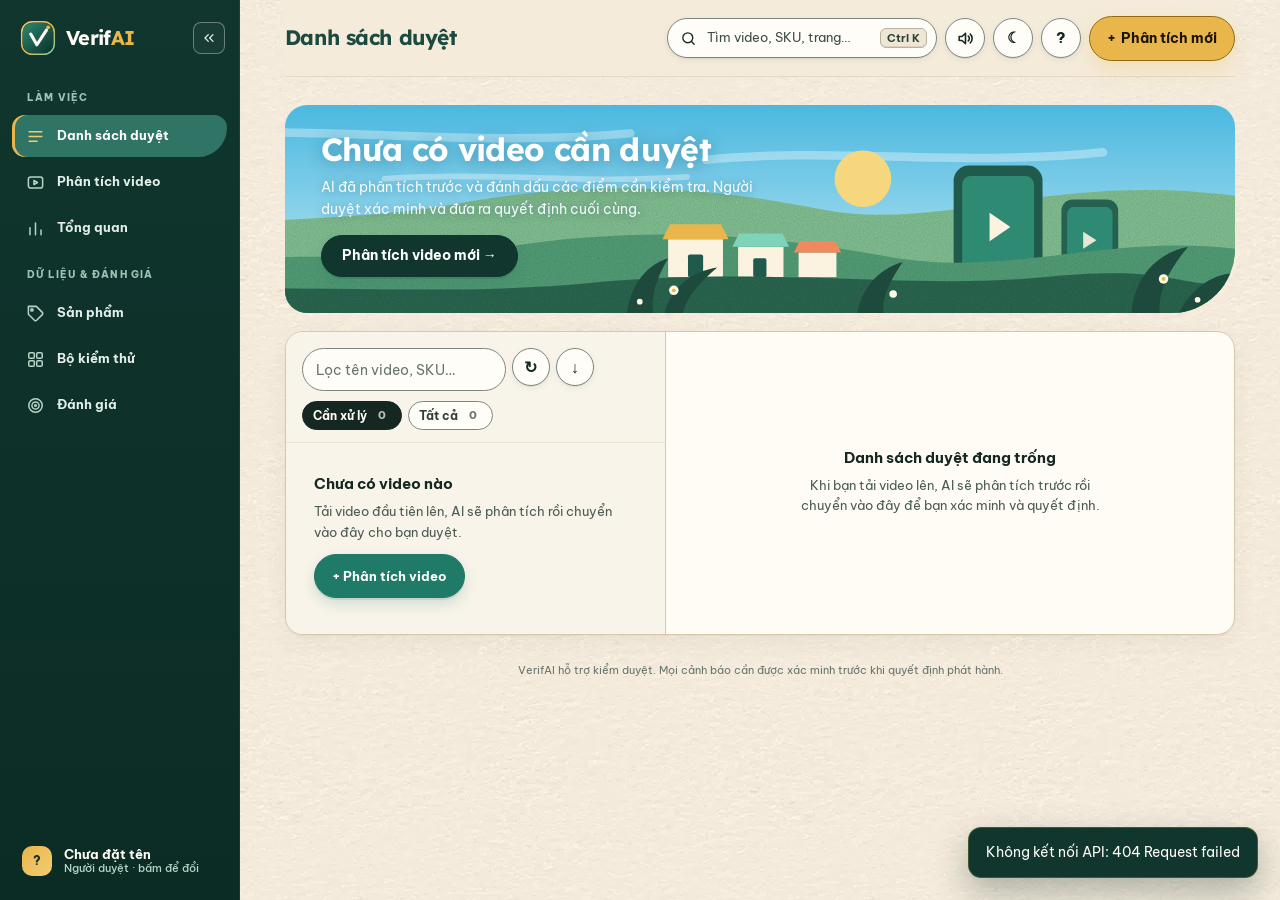
==== commit 0b6ef3c1: "feat(ui): synthesized sound effects for home page and workspace - static/sfx.js: Web Audio sounds (w" ====
--- a/static/index.html
+++ b/static/index.html
@@ -36,7 +36,7 @@
   <header class="workspace-header">
     <button type="button" class="icon-btn menu-open" id="menuOpen" onclick="openDrawer()" aria-label="Mở menu" aria-controls="side" aria-expanded="false"><svg viewBox="0 0 24 24" fill="none" stroke="currentColor" stroke-width="1.9" stroke-linecap="round" stroke-linejoin="round" aria-hidden="true"><path d="M4 6h16M4 12h16M4 18h16"/></svg></button>
     <div class="header-heading"><span class="header-eyebrow" id="headerEyebrow"></span><h1 class="header-title" id="currentSectionLabel">Danh sách duyệt</h1></div>
-    <div class="header-actions"><button type="button" class="search-trigger" onclick="openPalette()" aria-label="Tìm nhanh video, SKU hoặc trang"><svg viewBox="0 0 24 24" fill="none" stroke="currentColor" stroke-width="1.9" stroke-linecap="round" stroke-linejoin="round" aria-hidden="true"><circle cx="11" cy="11" r="7"/><path d="m20 20-3.5-3.5"/></svg><span>Tìm video, SKU, trang…</span><kbd class="modkey">⌘K</kbd></button><button type="button" class="icon-btn theme-toggle" id="themeToggle" onclick="toggleTheme()" aria-label="Chuyển chế độ sáng hoặc tối" title="Chế độ sáng / tối">☾</button><button type="button" class="icon-btn header-help" onclick="openHelp()" aria-label="Xem phím tắt" title="Phím tắt ( ? )">?</button><button type="button" class="button" onclick="openTab('analyze')" title="Phân tích video mới ( N )">+ <span class="hide-sm">Phân tích mới</span></button></div>
+    <div class="header-actions"><button type="button" class="search-trigger" onclick="openPalette()" aria-label="Tìm nhanh video, SKU hoặc trang"><svg viewBox="0 0 24 24" fill="none" stroke="currentColor" stroke-width="1.9" stroke-linecap="round" stroke-linejoin="round" aria-hidden="true"><circle cx="11" cy="11" r="7"/><path d="m20 20-3.5-3.5"/></svg><span>Tìm video, SKU, trang…</span><kbd class="modkey">⌘K</kbd></button><button type="button" class="icon-btn sound-toggle" id="soundToggle" data-sound-toggle onclick="vfSfx.toggle()" aria-label="Tắt âm thanh"></button><button type="button" class="icon-btn theme-toggle" id="themeToggle" onclick="toggleTheme()" aria-label="Chuyển chế độ sáng hoặc tối" title="Chế độ sáng / tối">☾</button><button type="button" class="icon-btn header-help" onclick="openHelp()" aria-label="Xem phím tắt" title="Phím tắt ( ? )">?</button><button type="button" class="button" onclick="openTab('analyze')" title="Phân tích video mới ( N )">+ <span class="hide-sm">Phân tích mới</span></button></div>
   </header>
 
   <section id="queue" class="section active" aria-labelledby="queueHeading">
@@ -272,6 +272,7 @@
     <h3>Chung</h3>
     <div>Tìm nhanh <span><kbd class="modkey">⌘K</kbd> <kbd>/</kbd></span></div><div>Bật / tắt menu <kbd>[</kbd></div>
     <div>Phân tích video mới <kbd>N</kbd></div><div>Bảng phím tắt <kbd>?</kbd></div>
+    <div>Bật / tắt âm thanh <kbd>M</kbd></div>
     <h3>Danh sách duyệt</h3>
     <div>Xuống / lên <span><kbd>J</kbd> <kbd>K</kbd></span></div><div>Mở video <kbd>Enter</kbd></div>
     <h3>Màn duyệt video</h3>
@@ -293,6 +294,7 @@
   <div class="field" id="jobProductControl"><label for="jobProductSelect">Sản phẩm mới (SKU)</label><select id="jobProductSelect" class="search" aria-label="Đổi sản phẩm tham chiếu"></select></div>
   <div class="dlg-actions"><button type="button" class="button ghost" onclick="this.closest('dialog').close()">Hủy</button><button type="button" class="button" id="jobProductApply" onclick="changeJobProduct()">Gắn sản phẩm và phân tích lại</button></div>
 </div></dialog>
+<script src="/static/sfx.js"></script>
 <script src="/static/workspace-ux.js"></script>
 <script src="/static/workspace-pages.js"></script>
 <script>
@@ -443,10 +445,10 @@
    x.upload.onprogress=ev=>{if(ev.lengthComputable)setUploadProgress(ev.loaded/ev.total)};
    x.onload=()=>{let d={};try{d=JSON.parse(x.responseText)}catch(_){}x.status>=200&&x.status<300?resolve(d):reject(Error(apiErrorText(d,x.status)))};
    x.onerror=()=>reject(Error('Mất kết nối khi tải video lên'));x.send(form)});
-  resetAnalyzeWizard();await refreshAll();
+  window.vfSfx?.play('sent');resetAnalyzeWizard();await refreshAll();
   $('queueStatus').value='pending';openTab('queue');highlightJob(j.id);
   toast('Đã đưa video vào hàng đợi, đang phân tích…',{label:'Mở video',run:()=>showJob(j.id)});
- }catch(err){toast('Tải video lên không thành công: '+err.message)}
+ }catch(err){window.vfSfx?.play('error');toast('Tải video lên không thành công: '+err.message)}
  finally{$('uploadBtn').disabled=false;$('wBack').disabled=false;$('uploadProgress').classList.add('hidden')}
 };
 const progressNames={sampling:'Đang đọc khung hình',ocr:'Đang nhận diện chữ (OCR)',asr:'Đang nhận diện lời nói (ASR)',visual:'Đang kiểm tra hình ảnh',vlm:'Đang phân tích VLM',finalizing:'Đang tổng hợp kết quả',recovered:'Đang khôi phục phiên phân tích'};
@@ -628,9 +630,10 @@
  try{
   await api(`/api/jobs/${selected}/findings/${id}`,{method:'PATCH',headers:{'Content-Type':'application/json'},body:JSON.stringify({state,reviewer})});
   await loadJob(selected);
+  window.vfSfx?.finding(state,currentJob?.findings);
   if(state!=='unreviewed')focusNextFinding();
   toast(state==='unreviewed'?'Đã bỏ đánh dấu cảnh báo':state==='confirmed'?'Đã xác nhận cảnh báo là lỗi':'Đã bác bỏ cảnh báo',prev!==state?{label:'Hoàn tác',run:()=>flag(id,prev)}:null);
- }catch(e){toast(e.message)}
+ }catch(e){window.vfSfx?.play('error');toast(e.message)}
 }
 async function submitReview(decision){
  if(!selected||!currentJob)return;
@@ -654,10 +657,11 @@
   const waiting=new Set(jobs.filter(j=>!j.review_decision&&j.status==='completed'&&j.id!==done).map(j=>j.id));
   const next=order.slice(at+1).concat(order.slice(0,Math.max(at,0))).find(id=>waiting.has(id))||[...waiting][0];
   const label=decisionText[decision]||decision;
+  window.vfSfx?.decision(decision);
   if(next){await showJob(next);toast('Đã lưu: '+label+' · đang mở video tiếp theo',{label:'Quay lại',run:()=>showJob(done)})}
   else{await loadJob(done);toast('Đã lưu: '+label+' · không còn video chờ duyệt')}
  }
- catch(e){toast(e.message)}
+ catch(e){window.vfSfx?.play('error');toast(e.message)}
 }
 function renderJobProduct(d){const sel=$('jobProductSelect'),busy=['queued','processing'].includes(d.status),keep=$('jobProductDialog').open?sel.value:'';sel.innerHTML=products.map(p=>`<option value="${esc(p.id)}"${p.id===d.product_id?' selected':''}>${esc(p.sku)} · ${esc(p.name)}</option>`).join('');sel.disabled=busy;$('jobProductApply').disabled=busy;$('jobProductOpen').disabled=busy;$('jobProductOpen').title=busy?'Chờ phân tích xong để đổi sản phẩm':'';if(keep&&products.some(x=>x.id===keep)){sel.value=keep;sel.dispatchEvent(new Event('change'))}}
 async function changeJobProduct(){if(!selected||!currentJob)return;const pid=$('jobProductSelect').value;if(pid===currentJob.product_id)return toast('Video đã gắn sản phẩm này');const p=products.find(x=>x.id===pid);try{const actor=$('reviewer').value.trim()||'reviewer';await post(`/api/jobs/${selected}/product`,{product_id:pid,actor});$('jobProductDialog').close();toast('Đã gắn sản phẩm mới, đang phân tích lại');await refreshAll();await loadJob(selected)}catch(e){toast(e.message)}}
